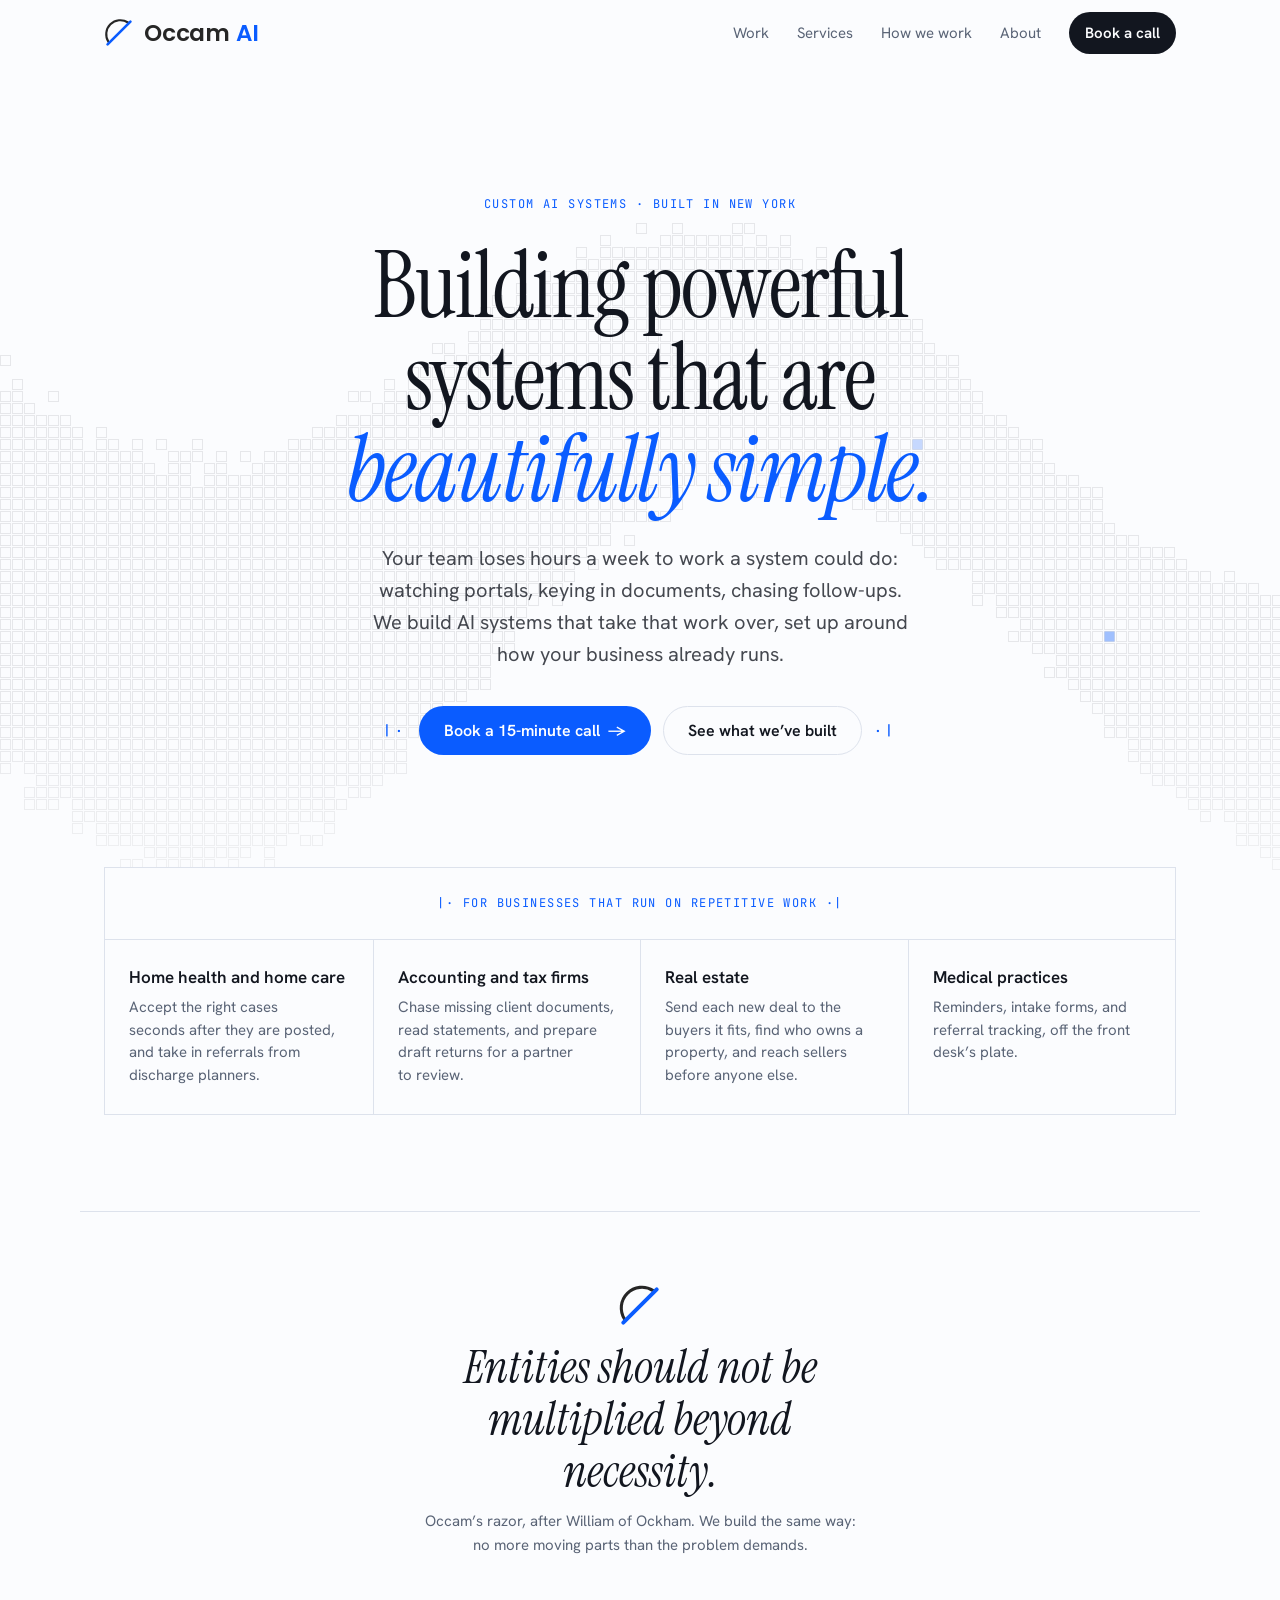
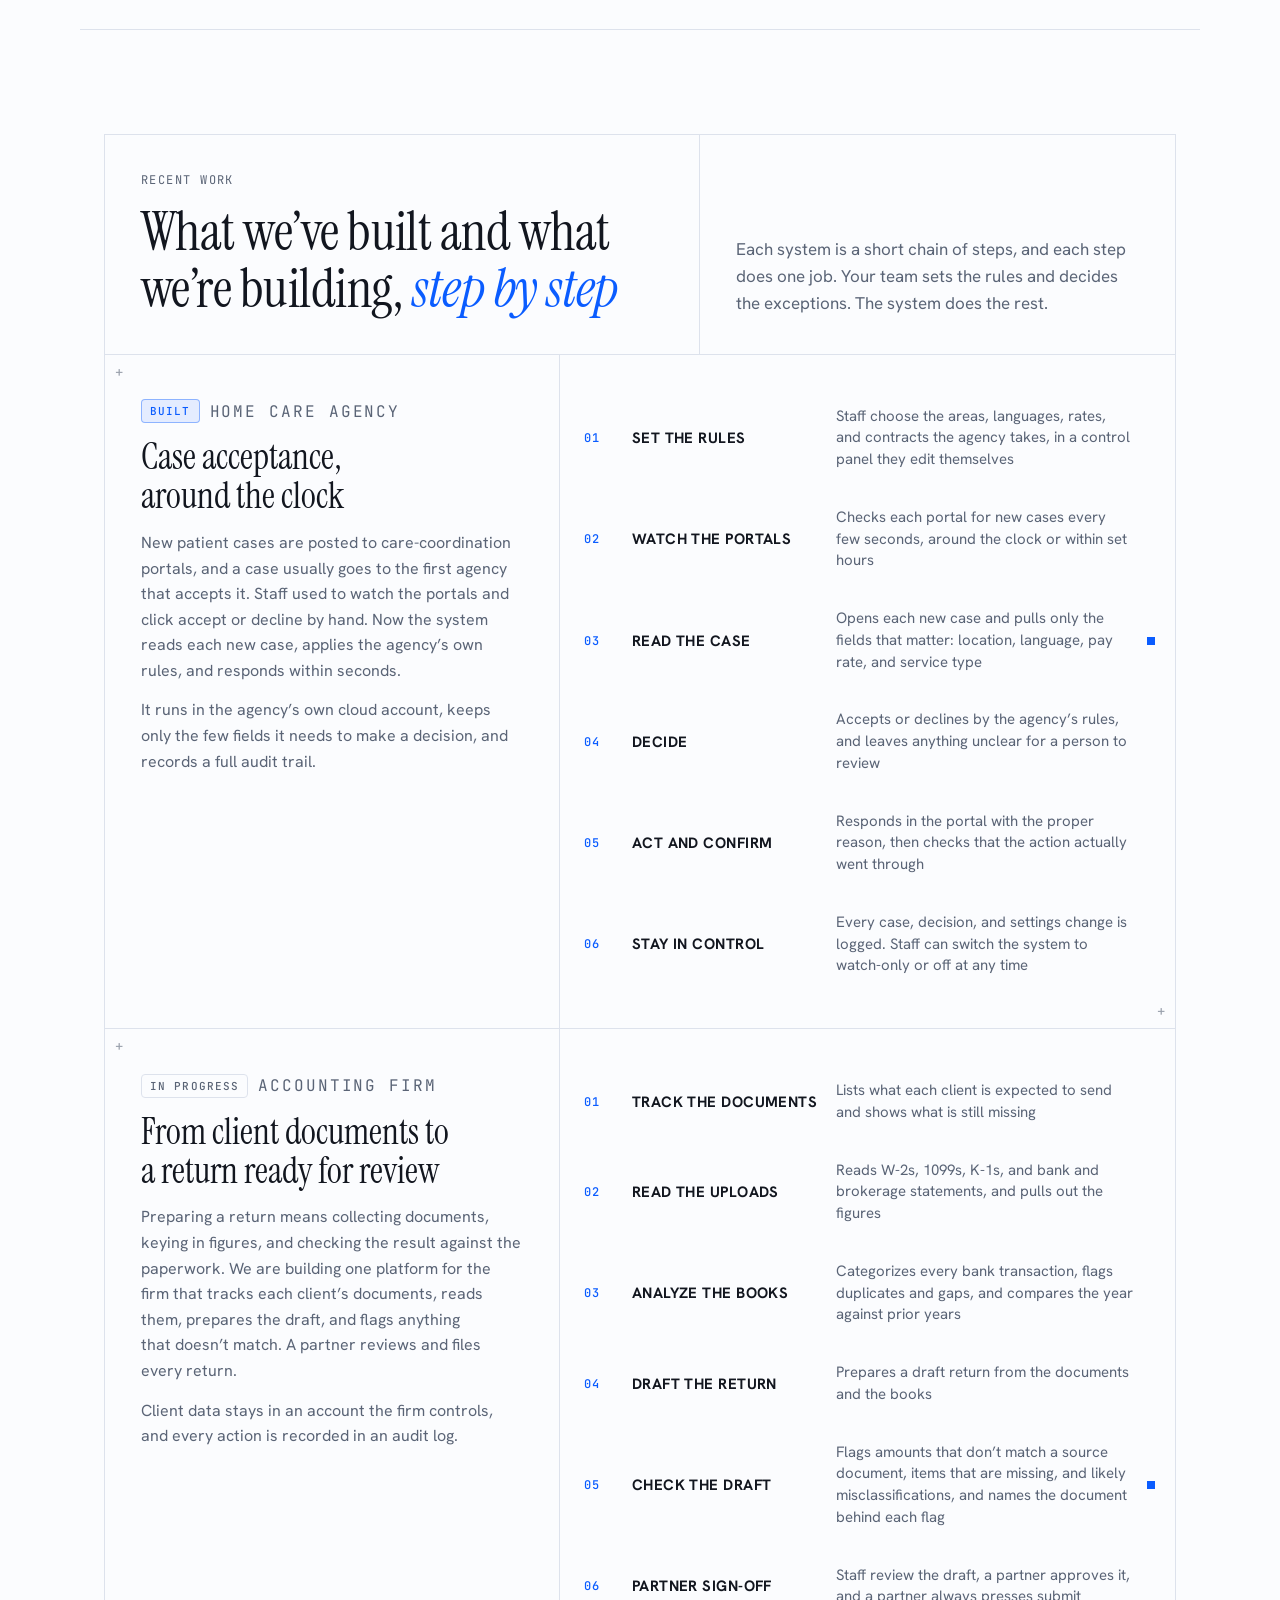
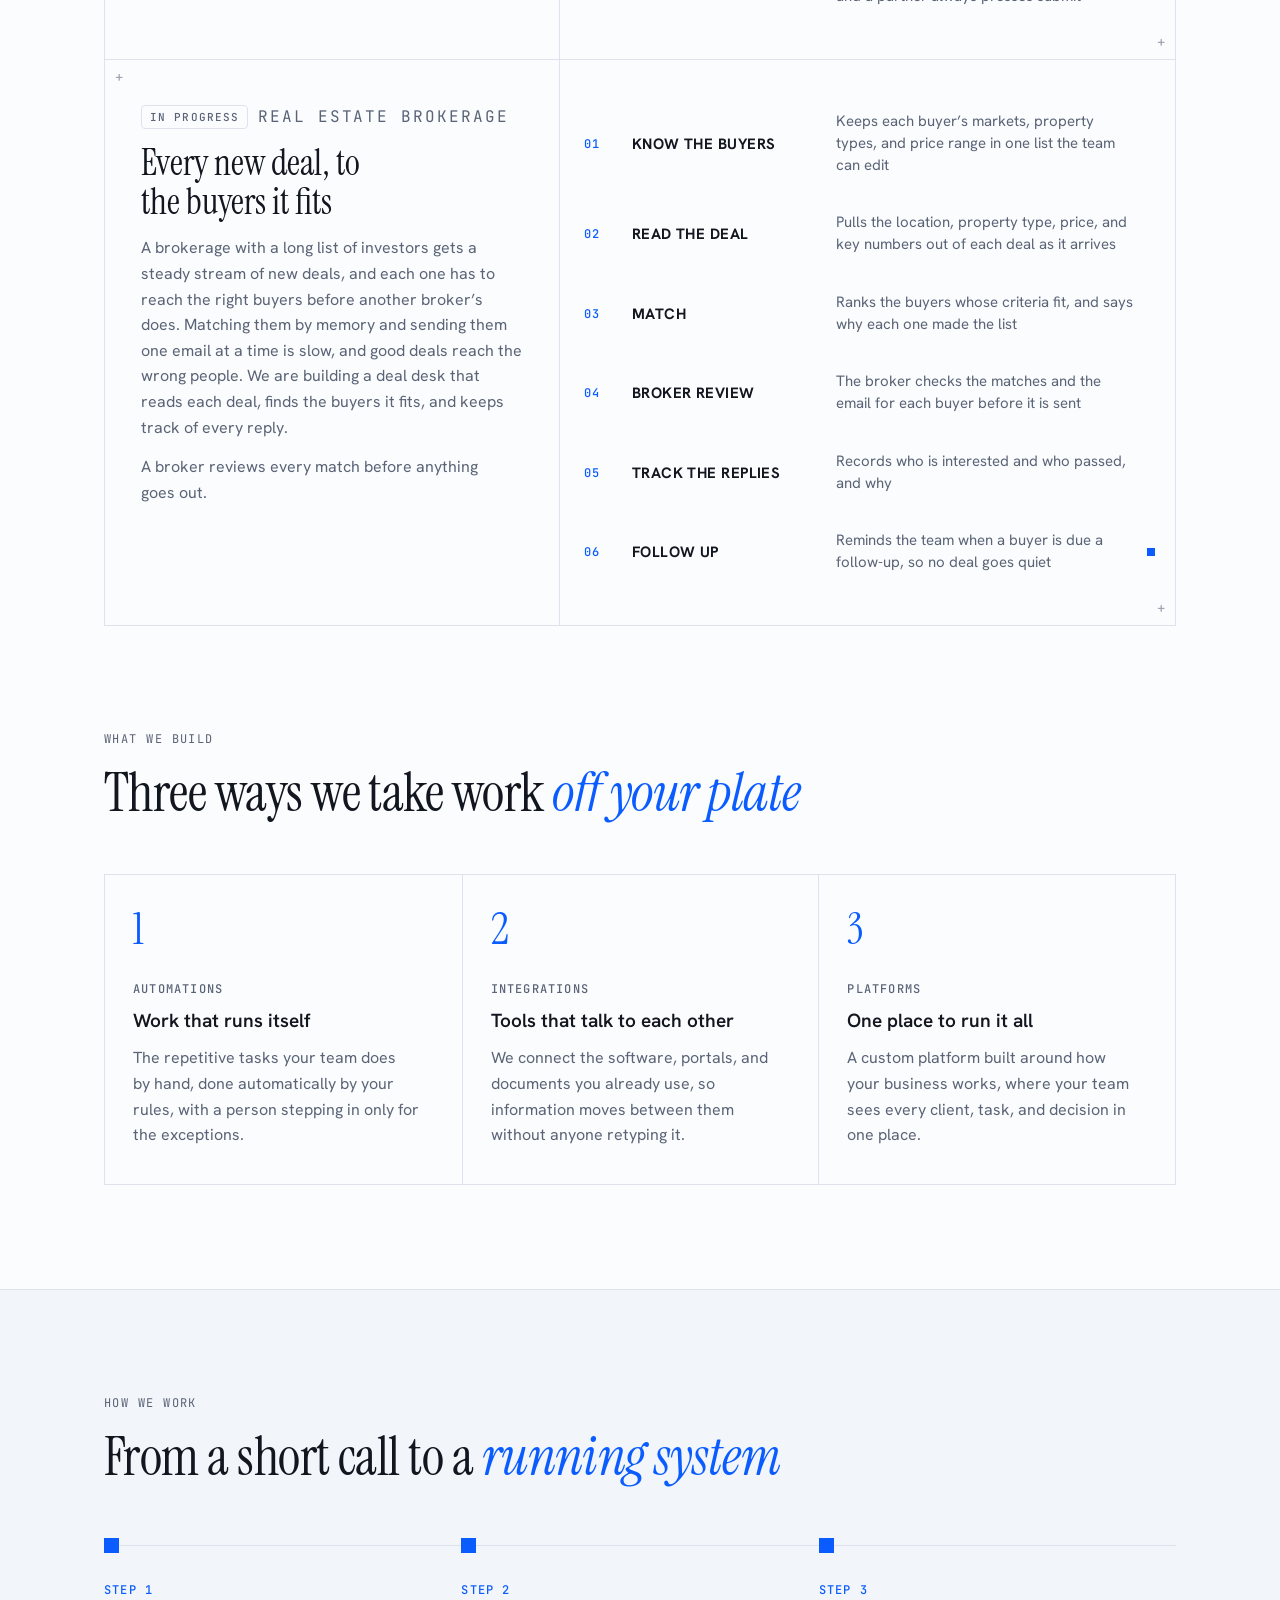
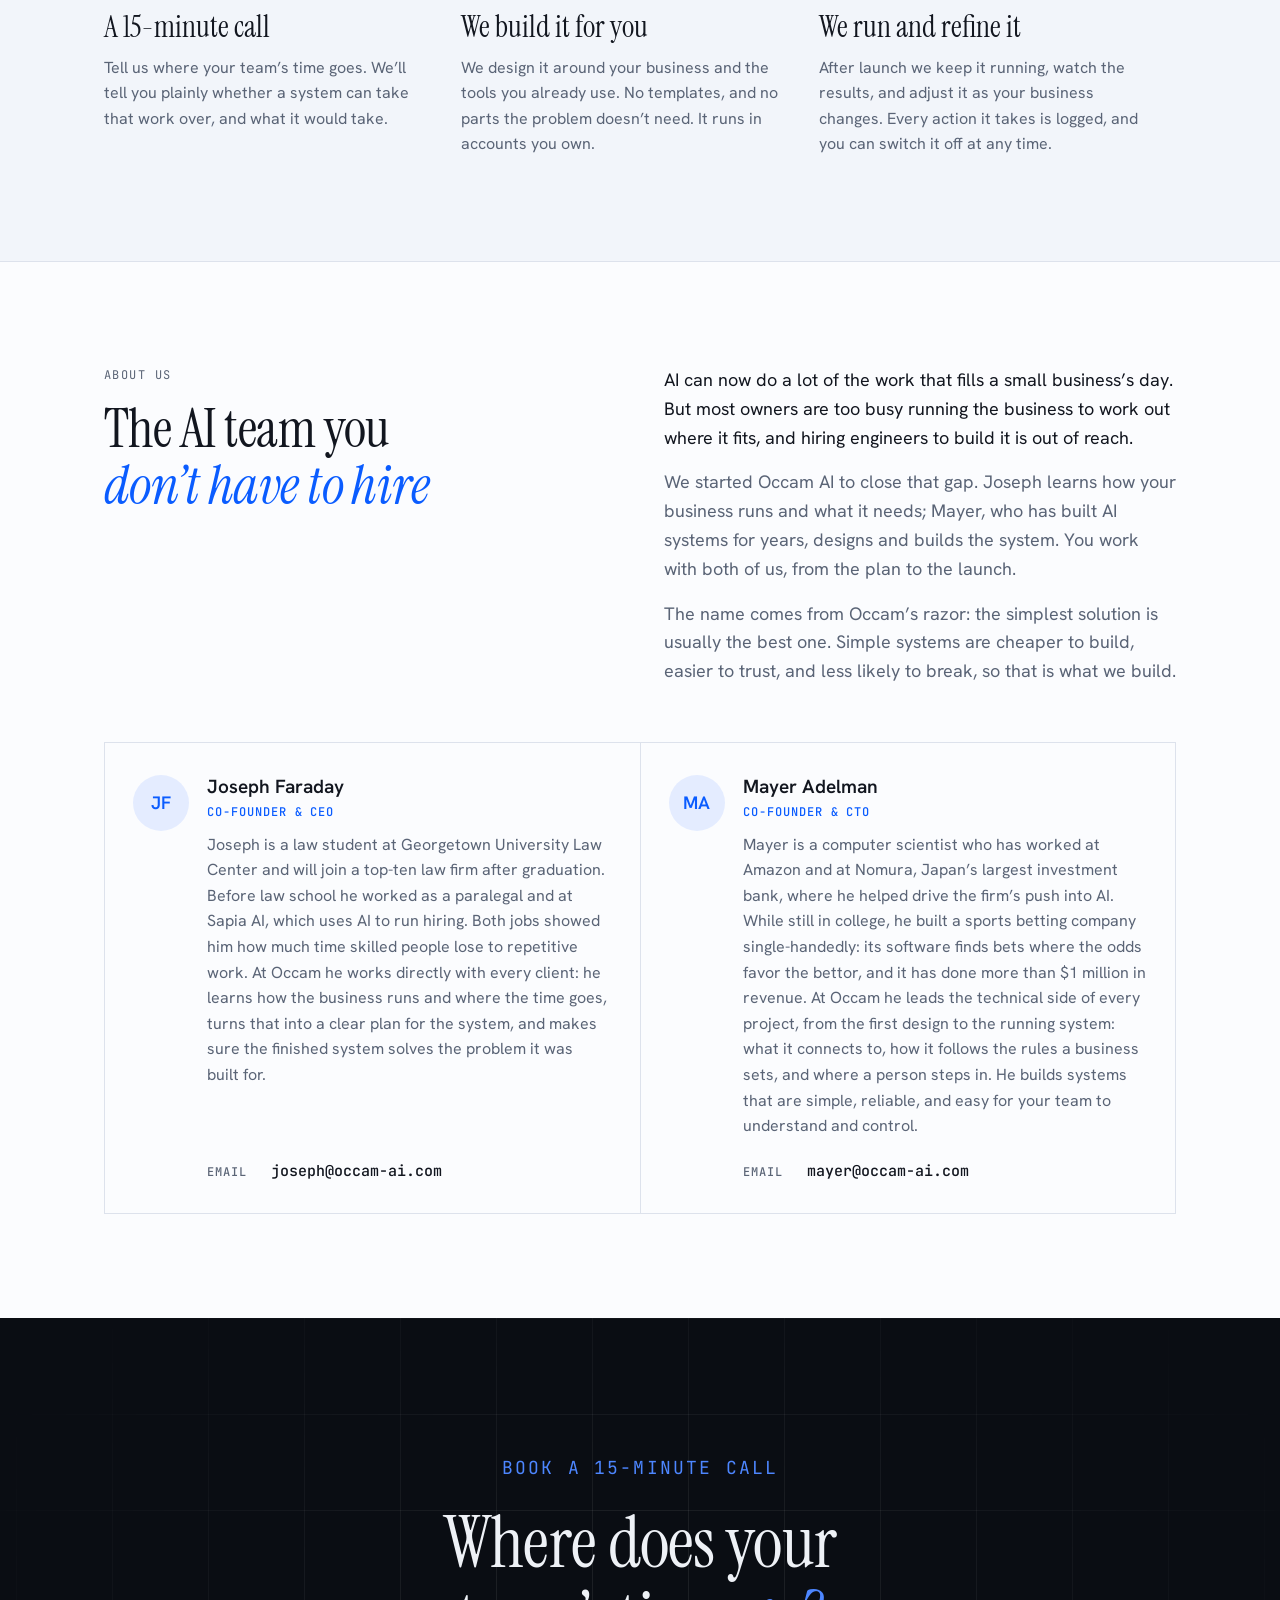
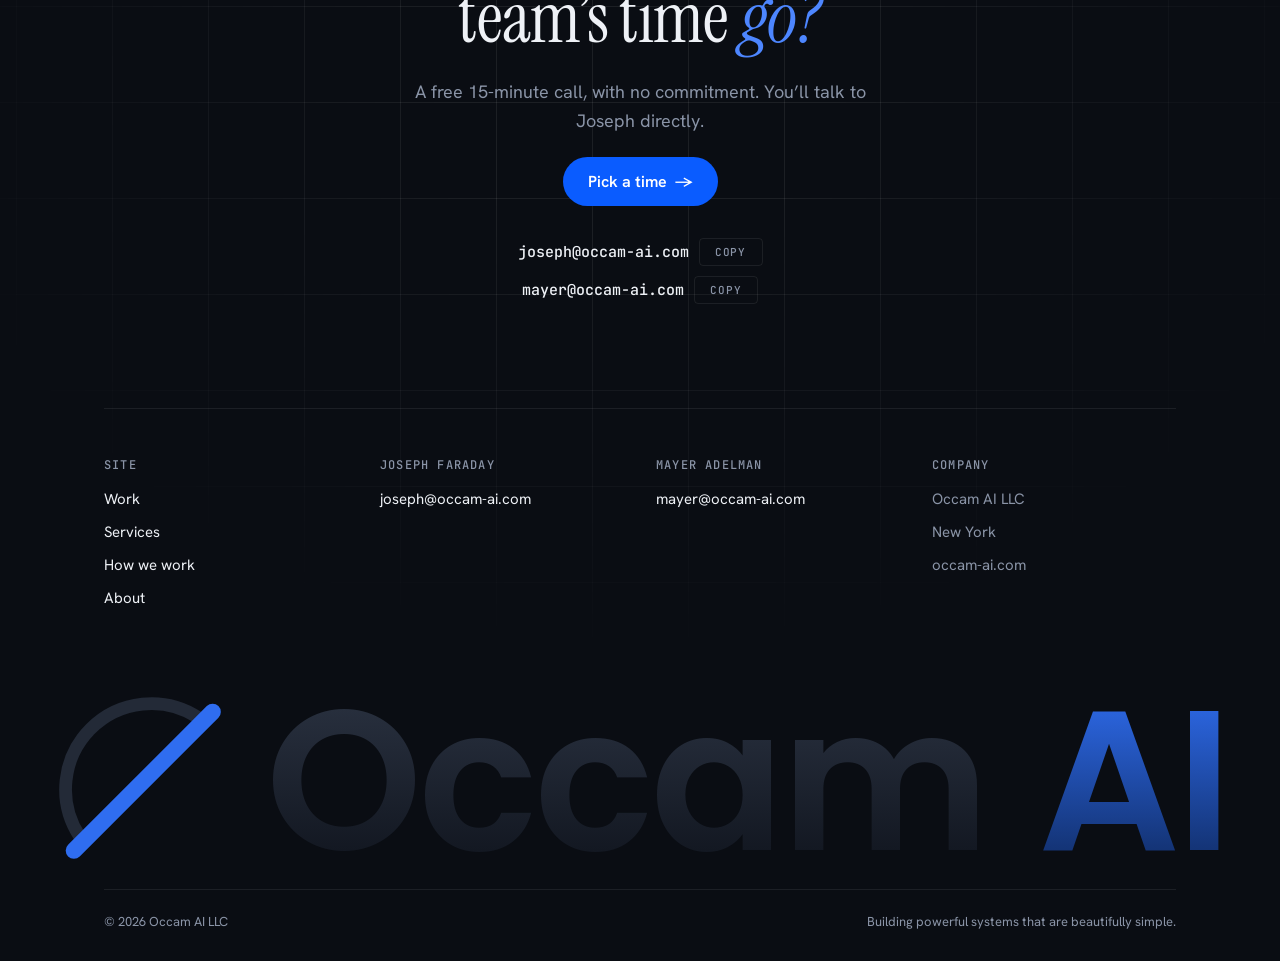
==== index.html @ 3d874528 "Landing page: no more moving parts than the problem demands Co-Authored-By: Claude Opus 5.5 <noreply" ====
<!doctype html>
<html lang="en">
<head>
<meta charset="utf-8">
<meta name="viewport" content="width=device-width, initial-scale=1, viewport-fit=cover">
<title>Occam AI | Custom AI systems for small and mid-sized businesses</title>
<meta name="description" content="Occam AI builds and runs custom AI systems that take repetitive work off small and mid-sized businesses: automations, integrations, and custom platforms. Based in New York.">
<meta property="og:title" content="Occam AI | Building powerful systems that are beautifully simple">
<meta property="og:description" content="Custom AI systems that take repetitive work off small and mid-sized businesses: automations, integrations, and custom platforms.">
<meta property="og:type" content="website">
<meta property="og:url" content="https://occam-ai.com/">
<meta property="og:site_name" content="Occam AI">
<meta property="og:image" content="https://occam-ai.com/brand/occam-og.png">
<meta property="og:image:width" content="1200">
<meta property="og:image:height" content="630">
<meta property="og:image:alt" content="Occam AI: building powerful systems that are beautifully simple.">
<meta name="twitter:card" content="summary_large_image">
<meta name="twitter:image" content="https://occam-ai.com/brand/occam-og.png">
<link rel="canonical" href="https://occam-ai.com/">
<meta name="theme-color" content="#fbfcfe" media="(prefers-color-scheme: light)">
<meta name="theme-color" content="#0c0f15" media="(prefers-color-scheme: dark)">
<link rel="apple-touch-icon" href="/brand/occam-mark-dark-1024.png">
<script type="application/ld+json">{"@context":"https://schema.org","@type":"Organization","name":"Occam AI","legalName":"Occam AI LLC","url":"https://occam-ai.com/","logo":"https://occam-ai.com/brand/occam-mark-dark-1024.png","email":"joseph@occam-ai.com","address":{"@type":"PostalAddress","addressRegion":"NY","addressCountry":"US"}}</script>
<link rel="icon" href="data:image/svg+xml,%3Csvg xmlns=%27http://www.w3.org/2000/svg%27 viewBox=%270 0 100 100%27%3E%3Cpath d=%27M80 15 A47 47 0 0 0 15 80%27 fill=%27none%27 stroke=%27%23262626%27 stroke-width=%278%27 stroke-linecap=%27round%27/%3E%3Cline x1=%2788%27 y1=%2712%27 x2=%2712%27 y2=%2788%27 stroke=%27%230a5cff%27 stroke-width=%2710%27 stroke-linecap=%27round%27/%3E%3C/svg%3E">
<link rel="preconnect" href="https://fonts.googleapis.com">
<link rel="preconnect" href="https://fonts.gstatic.com" crossorigin>
<link rel="stylesheet" href="https://fonts.googleapis.com/css2?family=Poppins:wght@600&family=Hanken+Grotesk:wght@400;500;600;700&family=Instrument+Serif:ital@0;1&family=JetBrains+Mono:wght@400;500&display=swap">
<style>
/* Layout: a centered hero over a drifting grid ribbon, ruled "blueprint" bands for the work,
   and a dark closing section. The logo's blue razor line is the one accent throughout. */
:root {
  --bg: #fbfcfe;
  --surface: #f2f5fa;
  --fg: #12161f;
  --muted: #5a6476;
  --line: #dde2ec;
  --accent: #0a5cff;
  --ink: #262626;
  --accent-soft: #e4ecff;
  --grid-line: rgba(18, 22, 31, 0.085);
  --step-bg: #12161f; --step-fg: #fbfcfe; --step-muted: #c3cad6; --step-n: #8fb1ff;
  --font-display: "Instrument Serif", Georgia, "Times New Roman", serif;
  --font-body: "Hanken Grotesk", system-ui, -apple-system, "Segoe UI", sans-serif;
  --font-mono: "JetBrains Mono", ui-monospace, "SF Mono", Menlo, monospace;
  --font-brand: "Poppins", "Hanken Grotesk", system-ui, sans-serif;
  --max: 1120px;
  color-scheme: light;
}
@media (prefers-color-scheme: dark) {
  :root:not([data-theme="light"]) {
    --bg: #0c0f15; --surface: #131822; --fg: #e8ecf3; --muted: #97a1b3;
    --line: #242c39; --accent: #4d86ff; --ink: #eef1f6; --accent-soft: #18223a;
    --grid-line: rgba(232, 236, 243, 0.075); color-scheme: dark;
    --step-bg: #18223a; --step-fg: #f3f6fb; --step-muted: #b4bfd2; --step-n: #8fb1ff;
  }
}
:root[data-theme="dark"] {
  --bg: #0c0f15; --surface: #131822; --fg: #e8ecf3; --muted: #97a1b3;
  --line: #242c39; --accent: #4d86ff; --ink: #eef1f6; --accent-soft: #18223a;
  --grid-line: rgba(232, 236, 243, 0.075); color-scheme: dark;
  --step-bg: #18223a; --step-fg: #f3f6fb; --step-muted: #b4bfd2; --step-n: #8fb1ff;
}
* { box-sizing: border-box; }
html { scroll-behavior: smooth; scroll-padding-top: 76px; }
@media (prefers-reduced-motion: reduce) { html { scroll-behavior: auto; } }
body {
  margin: 0; background: var(--bg); color: var(--fg);
  font-family: var(--font-body); font-size: 17px; line-height: 1.6;
  -webkit-font-smoothing: antialiased; overflow-x: clip;
}
a { color: inherit; }
::selection { background: var(--accent); color: #fff; }
.skip { position: absolute; left: 16px; top: -64px; z-index: 30; background: var(--fg); color: var(--bg); padding: 10px 16px; border-radius: 999px; font-weight: 600; font-size: 15px; text-decoration: none; transition: top .15s; }
.skip:focus { top: 12px; }
a:focus-visible, button:focus-visible { outline: 2px solid var(--accent); outline-offset: 3px; border-radius: 4px; }
.wrap { max-width: var(--max); margin: 0 auto; padding-inline: 24px; }
@media (max-width: 480px) { .wrap { padding-inline: 16px; } }

/* Nav */
header.nav {
  position: sticky; top: 0; z-index: 20; padding-top: env(safe-area-inset-top, 0px);
  background: color-mix(in srgb, var(--bg) 86%, transparent);
  backdrop-filter: blur(12px); -webkit-backdrop-filter: blur(12px);
  border-bottom: 1px solid transparent; transition: border-color .2s, background .2s;
}
header.nav.scrolled { border-bottom-color: var(--line); }
.nav .wrap { display: flex; align-items: center; justify-content: space-between; gap: 16px; padding-block: 12px; }
.wordmark { display: inline-flex; align-items: center; gap: 10px; font-family: var(--font-brand); font-weight: 600; font-size: 23px; letter-spacing: -0.01em; text-decoration: none; color: var(--ink); }
.wordmark b { font-weight: 600; }
.wordmark .mark { width: 30px; height: 30px; flex: none; }
.wordmark span { color: var(--accent); margin-left: -0.15em; }
.nav nav { display: flex; align-items: center; gap: 28px; font-size: 15px; }
.nav nav a { text-decoration: none; color: var(--muted); transition: color .15s; }
.nav nav a:hover, .nav nav a[aria-current] { color: var(--fg); }
.nav nav a:not(.nav-cta) { position: relative; padding-block: 6px; }
.nav nav a:not(.nav-cta)::after { content: ""; position: absolute; left: 0; right: 0; bottom: 0; height: 1.5px; background: var(--accent); transform: scaleX(0); transform-origin: left; transition: transform .25s ease; }
.nav nav a[aria-current]::after { transform: scaleX(1); }
@media (prefers-reduced-motion: reduce) { .nav nav a:not(.nav-cta)::after, .skip, .btn .arrow, .cell::after, .flow li, .flow li::before { transition: none; } }
.nav nav a.nav-cta {
  color: var(--bg); background: var(--fg); font-weight: 600; padding: 9px 16px; border-radius: 999px;
}
.nav nav a.nav-cta:hover { color: var(--bg); background: var(--accent); }
@media (max-width: 720px) { .nav nav a:not(.nav-cta) { display: none; } }

/* Type */
.eyebrow { font-family: var(--font-mono); font-size: 12px; letter-spacing: 0.12em; text-transform: uppercase; color: var(--muted); margin: 0; }
.eyebrow.blue { color: var(--accent); }
h1, h2, h3 { text-wrap: balance; margin: 0; }
h1 { font-family: var(--font-display); font-weight: 400; font-size: clamp(46px, 7.6vw, 92px); line-height: 1; letter-spacing: -0.02em; }
h1 em, h2 em { font-style: italic; color: var(--accent); }
h2 { font-family: var(--font-display); font-weight: 400; font-size: clamp(34px, 4.6vw, 54px); line-height: 1.05; letter-spacing: -0.01em; }
h3 { font-size: 19px; font-weight: 600; line-height: 1.3; }
p { margin: 0; text-wrap: pretty; }
.lede { font-size: clamp(18px, 2vw, 20px); color: var(--muted); max-width: 56ch; }

section { padding-block: 104px; }
@media (max-width: 640px) { section { padding-block: 68px; } }
.section-head { display: grid; gap: 16px; margin-bottom: 52px; max-width: 720px; }

/* Buttons */
.btn {
  display: inline-flex; align-items: center; gap: 8px; padding: 13px 24px; border-radius: 999px;
  font: 600 16px var(--font-body); text-decoration: none; border: 1px solid transparent; cursor: pointer;
  transition: background .15s, border-color .15s, transform .15s;
}
.btn-primary { background: #0a5cff; color: #fff; }
.btn-primary:hover { background: #0047d6; }
.btn:active { transform: translateY(1px); }
.btn-ghost { border-color: var(--line); color: var(--fg); background: var(--bg); }
.btn-ghost:hover { border-color: var(--muted); }
.btn .arrow { transition: transform .15s; }
.btn:hover .arrow { transform: translateX(3px); }

/* Hero */
.hero { position: relative; padding-block: 0; overflow: hidden; }
#grid { position: absolute; inset: 0; width: 100%; height: 100%; pointer-events: none;
  -webkit-mask-image: linear-gradient(to bottom, #000 55%, transparent 92%);
          mask-image: linear-gradient(to bottom, #000 55%, transparent 92%); }
.hero-inner { position: relative; display: grid; justify-items: center; text-align: center; gap: 26px; padding-block: 128px 112px; }
.hero-inner h1 { max-width: 17ch; }
.hero-inner .lede { max-width: 50ch; color: var(--fg); opacity: .78; }
.actions { display: flex; flex-wrap: wrap; justify-content: center; align-items: center; gap: 12px; margin-top: 10px; }
.ticks { font: 500 13px var(--font-mono); color: var(--accent); letter-spacing: 0.3em; user-select: none; }
@media (max-width: 640px) { .hero-inner { padding-block: 84px 72px; } .ticks { display: none; } }

/* Industries panel */
.panel { position: relative; background: var(--bg); border: 1px solid var(--line); margin-bottom: 96px; }
.panel-label { text-align: center; padding: 26px 16px; border-bottom: 1px solid var(--line); }
.panel-label .eyebrow { color: var(--accent); }
.panel-grid { display: grid; grid-template-columns: repeat(4, 1fr); }
.cell { padding: 26px 24px 28px; display: grid; gap: 8px; align-content: start; min-width: 0; position: relative; border-left: 1px solid var(--line); }
.cell:first-child { border-left: 0; }
.cell::after { content: ""; position: absolute; left: -1px; right: -1px; bottom: -1px; height: 2px; background: var(--accent); transform: scaleX(0); transform-origin: left; transition: transform .35s ease; }
.cell:hover::after { transform: scaleX(1); }
.cell h3 { font-size: 17px; }
.cell p { color: var(--muted); font-size: 15px; line-height: 1.5; }
@media (max-width: 900px) {
  .panel-grid { grid-template-columns: repeat(2, 1fr); }
  .cell:nth-child(odd) { border-left: 0; }
  .cell:nth-child(n+3) { border-top: 1px solid var(--line); }
}
@media (max-width: 520px) {
  .panel-grid { grid-template-columns: 1fr; }
  .cell { border-left: 0; }
  .cell + .cell { border-top: 1px solid var(--line); }
  .panel { margin-bottom: 64px; }
}

/* Razor band */
.razor { padding-block: 0; }
.razor .wrap { position: relative; display: grid; justify-items: center; text-align: center; gap: 14px; padding-block: 72px; border-block: 1px solid var(--line); overflow: hidden; }
.razor svg { width: 44px; height: 44px; color: var(--ink); }
.razor blockquote { margin: 0; display: grid; gap: 12px; justify-items: center; }
.razor q { font-family: var(--font-display); font-style: italic; font-size: clamp(28px, 4vw, 46px); line-height: 1.12; quotes: none; max-width: 22ch; }
.razor cite { font-style: normal; font-size: 15px; color: var(--muted); max-width: 54ch; }

/* Work: ruled blueprint bands */
.work { padding-bottom: 0; }
.work-head { display: grid; grid-template-columns: 1.25fr 1fr; border: 1px solid var(--line); border-bottom: 0; }
.work-head > div { padding: 36px; display: grid; gap: 14px; align-content: end; }
.work-head > div + div { border-left: 1px solid var(--line); }
.work-head p:not(.eyebrow) { color: var(--muted); }
.case { position: relative; display: grid; grid-template-columns: minmax(0, 0.85fr) minmax(0, 1.15fr); border: 1px solid var(--line); border-bottom: 0; }
.case:last-child { border-bottom: 1px solid var(--line); }
.case::before, .case::after { content: "+"; position: absolute; font: 400 14px/1 var(--font-mono); color: var(--muted); opacity: .6; }
.case::before { left: 10px; top: 10px; }
.case::after { right: 10px; bottom: 10px; }
.case-info { padding: 44px 36px; display: grid; gap: 14px; align-content: start; border-right: 1px solid var(--line); }
.case-info .sticky { position: sticky; top: 100px; display: grid; gap: 14px; }
.case-meta { display: flex; flex-wrap: wrap; align-items: center; gap: 10px; }
.tag { font: 500 11px var(--font-mono); letter-spacing: 0.1em; text-transform: uppercase; padding: 4px 8px; border: 1px solid var(--line); border-radius: 4px; color: var(--muted); }
.tag.live { color: var(--accent); border-color: color-mix(in srgb, var(--accent) 40%, transparent); background: var(--accent-soft); }
.case-info h3 { font-family: var(--font-display); font-weight: 400; font-size: clamp(28px, 3vw, 36px); line-height: 1.08; }
.case-info p { color: var(--muted); font-size: 16px; }
.flow { list-style: none; margin: 0; padding: 36px 0; display: grid; align-content: center; gap: 6px; }
.flow li {
  position: relative; display: grid; grid-template-columns: 34px minmax(0, 190px) minmax(0, 1fr) 8px; gap: 14px; align-items: center;
  padding: 15px 20px 15px 24px; color: var(--fg);
  transition: background .25s ease, color .25s ease;
}
.flow .n { font: 500 12px var(--font-mono); letter-spacing: 0.08em; color: var(--accent); }
.flow strong { font-size: 15px; font-weight: 700; letter-spacing: 0.03em; text-transform: uppercase; }
.flow .d { font-size: 15px; line-height: 1.45; color: var(--muted); transition: color .25s ease; }
.flow .dot { width: 8px; height: 8px; background: var(--accent); opacity: 0; transition: opacity .25s ease; }
.flow li::before { content: ""; position: absolute; left: 0; top: 50%; width: 14px; height: 1px; background: var(--accent); transform: scaleX(0); transform-origin: left; transition: transform .3s ease; }
.flow li.on { background: var(--step-bg); color: var(--step-fg); }
.flow li.on .d { color: var(--step-muted); }
.flow li.on .n { color: var(--step-n); }
.flow li.on .dot { opacity: 1; }
.flow li.on::before { transform: scaleX(1); }
@media (max-width: 900px) {
  .work-head, .case { grid-template-columns: 1fr; }
  .work-head > div + div { border-left: 0; border-top: 1px solid var(--line); }
  .work-head > div { padding: 28px 24px; }
  .case-info { border-right: 0; border-bottom: 1px solid var(--line); padding: 36px 24px 28px; }
  .case-info .sticky { position: static; }
  .flow { padding: 16px 0; }
}
@media (max-width: 560px) {
  .flow li { grid-template-columns: 30px minmax(0, 1fr); padding: 14px 16px; row-gap: 4px; }
  .flow .d { grid-column: 2; }
  .flow .dot { display: none; }
}

/* Services */
.services { display: grid; grid-template-columns: repeat(3, 1fr); border: 1px solid var(--line); }
.service { padding: 32px 28px 36px; display: grid; gap: 12px; align-content: start; min-width: 0; position: relative; transition: background .2s; }
.service + .service { border-left: 1px solid var(--line); }
.service:hover { background: var(--surface); }
.service .num { font-family: var(--font-display); font-size: 44px; line-height: 1; color: var(--accent); margin-bottom: 18px; }
.service p { color: var(--muted); font-size: 16px; }
.service .label { font: 500 12px var(--font-mono); letter-spacing: 0.1em; text-transform: uppercase; color: var(--muted); }
@media (max-width: 820px) {
  .services { grid-template-columns: 1fr; }
  .service + .service { border-left: 0; border-top: 1px solid var(--line); }
  .service .num { margin-bottom: 6px; }
}

/* Process */
.alt { background: var(--surface); border-block: 1px solid var(--line); }
.steps { list-style: none; margin: 0; padding: 0; display: grid; grid-template-columns: repeat(3, 1fr); gap: 0; position: relative; }
.steps::before { content: ""; position: absolute; left: 0; right: 0; top: 7px; height: 1px; background: var(--line); }
.steps li { display: grid; gap: 12px; align-content: start; min-width: 0; padding-right: 36px; position: relative; padding-top: 44px; }
.steps li::before { content: ""; position: absolute; left: 0; top: 0; width: 15px; height: 15px; background: var(--accent); }
.steps .when { font: 500 12px var(--font-mono); letter-spacing: 0.1em; text-transform: uppercase; color: var(--accent); }
.steps h3 { font-family: var(--font-display); font-weight: 400; font-size: 30px; line-height: 1.1; }
.steps p { color: var(--muted); font-size: 16px; }
@media (max-width: 760px) {
  .steps { grid-template-columns: 1fr; gap: 36px; }
  .steps::before { left: 7px; right: auto; top: 0; bottom: 0; width: 1px; height: auto; }
  .steps li { padding: 0 0 0 40px; }
}

/* About */
.about { display: grid; gap: 56px; }
.about-story { display: grid; grid-template-columns: 1fr 1fr; gap: 48px; align-items: start; }
.about-story .head { display: grid; gap: 16px; }
.story { display: grid; gap: 16px; }
.story p { color: var(--muted); font-size: 18px; }
.story p:first-child { color: var(--fg); }
@media (max-width: 820px) { .about-story { grid-template-columns: 1fr; gap: 24px; } }
.team { display: grid; grid-template-columns: repeat(2, 1fr); border: 1px solid var(--line); }
.person { display: grid; grid-template-columns: 56px 1fr; gap: 18px; align-items: stretch; padding: 32px 28px; min-width: 0; }
.person + .person { border-left: 1px solid var(--line); }
.initials {
  width: 56px; height: 56px; align-self: start; border-radius: 50%; background: var(--accent-soft); color: var(--accent);
  display: grid; place-items: center; font: 600 18px var(--font-body); letter-spacing: 0.02em;
  position: relative; overflow: hidden;
}
/* The photo from Occam HQ covers the initials; if it fails to load it removes itself and the initials show. */
.initials img { position: absolute; inset: 0; width: 100%; height: 100%; object-fit: cover; border-radius: 50%; color: transparent; }
.person .role { font: 500 12px var(--font-mono); color: var(--accent); letter-spacing: 0.08em; text-transform: uppercase; margin-bottom: 8px; }
.person-body { display: flex; flex-direction: column; gap: 4px; min-width: 0; height: 100%; }
.person-body > p:not(.role) { color: var(--muted); font-size: 16px; }
.contact-lines { margin: auto 0 0; padding-top: 18px; display: grid; gap: 6px; }
.contact-lines div { display: grid; grid-template-columns: 56px 1fr; gap: 8px; align-items: baseline; }
.contact-lines dt { font: 500 12px var(--font-mono); letter-spacing: 0.08em; text-transform: uppercase; color: var(--muted); }
.contact-lines dd { margin: 0; font: 500 15px var(--font-mono); min-width: 0; overflow-wrap: anywhere; }
.contact-lines a { color: var(--fg); text-decoration: none; }
.contact-lines a:hover { color: var(--accent); }
@media (max-width: 820px) {
  .team { grid-template-columns: 1fr; }
  .person + .person { border-left: 0; border-top: 1px solid var(--line); }
  .person { padding: 26px 20px; }
}

/* Closing: dark, gridded, regardless of theme */
.closing {
  --d-bg: #0a0d13; --d-fg: #eef1f6; --d-muted: #8a94a7; --d-line: rgba(255, 255, 255, 0.075); --d-accent: #4d86ff;
  position: relative; background: var(--d-bg); color: var(--d-fg); padding-block: 0; overflow: hidden;
}
.closing::before {
  content: ""; position: absolute; inset: 0; pointer-events: none;
  background-image: linear-gradient(var(--d-line) 1px, transparent 1px), linear-gradient(90deg, var(--d-line) 1px, transparent 1px);
  background-size: 96px 96px; background-position: center top;
  -webkit-mask-image: radial-gradient(ellipse 75% 60% at 50% 30%, #000 20%, transparent 78%);
          mask-image: radial-gradient(ellipse 75% 60% at 50% 30%, #000 20%, transparent 78%);
}
.closing .wrap { position: relative; }
.cta { display: grid; justify-items: center; text-align: center; gap: 22px; padding-block: 136px 104px; }
.cta h2 { font-size: clamp(40px, 6vw, 72px); color: var(--d-fg); max-width: 14ch; }
.cta h2 em { color: var(--d-accent); }
.cta > p { color: var(--d-muted); max-width: 46ch; font-size: 18px; }
.email-list { display: grid; gap: 10px; justify-items: center; margin-top: 10px; }
.email-row { display: flex; flex-wrap: wrap; gap: 10px; align-items: center; justify-content: center; }
.email { font: 500 15px var(--font-mono); user-select: all; color: var(--d-fg); text-decoration: none; word-break: break-all; }
.email:hover { color: var(--d-accent); }
.copy {
  font: 500 11px var(--font-mono); letter-spacing: 0.08em; text-transform: uppercase; padding: 6px 10px; border-radius: 4px; cursor: pointer;
  background: transparent; color: var(--d-muted); border: 1px solid var(--d-line); min-width: 64px;
}
.copy:hover { color: var(--d-fg); border-color: var(--d-muted); }
.closing a:focus-visible, .closing button:focus-visible { outline-color: var(--d-accent); }

.foot-cols { display: grid; grid-template-columns: repeat(4, 1fr); gap: 32px; padding-block: 48px; border-top: 1px solid var(--d-line); font-size: 15px; }
.foot-cols h4 { margin: 0 0 14px; font: 500 12px var(--font-mono); letter-spacing: 0.1em; text-transform: uppercase; color: var(--d-muted); }
.foot-cols ul { list-style: none; margin: 0; padding: 0; display: grid; gap: 9px; }
.foot-cols a { text-decoration: none; color: var(--d-fg); overflow-wrap: anywhere; }
.foot-cols a:hover { color: var(--d-accent); }
.foot-cols li { color: var(--d-muted); }
@media (max-width: 760px) { .foot-cols { grid-template-columns: repeat(2, 1fr); } .cta { padding-block: 96px 72px; } }

.bigmark {
  display: flex; align-items: center; justify-content: center; gap: 0.16em; padding-block: 24px 8px;
  font-family: var(--font-brand); font-weight: 600; font-size: clamp(54px, 15.5vw, 212px); line-height: 1; letter-spacing: -0.02em;
  white-space: nowrap; user-select: none;
}
.bigmark svg { width: 0.92em; height: 0.92em; flex: none; color: #232a37; }
.bigmark .o { background: linear-gradient(180deg, #2b3342 0%, #131822 85%); -webkit-background-clip: text; background-clip: text; color: transparent; }
.bigmark .a { background: linear-gradient(180deg, #2f6df0 0%, #12306e 90%); -webkit-background-clip: text; background-clip: text; color: transparent; margin-left: 0.1em; }
.legal { display: flex; flex-wrap: wrap; justify-content: space-between; gap: 12px; padding-block: 22px 28px; font-size: 13px; color: var(--d-muted); border-top: 1px solid var(--d-line); }

/* Scroll reveal (only when JS is running and motion is allowed) */
@media (prefers-reduced-motion: no-preference) {
  .js .reveal { opacity: 0; transform: translateY(18px); transition: opacity .7s ease, transform .7s ease; }
  .js .reveal.in { opacity: 1; transform: none; }
}
</style>
</head>
<body>
<a class="skip" href="#top">Skip to content</a>

<header class="nav">
  <div class="wrap">
    <a class="wordmark" href="#top" aria-label="Occam AI home"><svg class="mark" viewBox="0 0 100 100" aria-hidden="true"><path d="M80 15 A47 47 0 0 0 15 80" fill="none" stroke="currentColor" stroke-width="7" stroke-linecap="round"/><line x1="88" y1="12" x2="12" y2="88" stroke="var(--accent)" stroke-width="9" stroke-linecap="round"/></svg><b>Occam</b> <span>AI</span></a>
    <nav aria-label="Main">
      <a href="#work">Work</a>
      <a href="#services">Services</a>
      <a href="#process">How we work</a>
      <a href="#about">About</a>
      <a class="nav-cta" href="https://calendar.google.com/calendar/appointments/schedules/AcZssZ1BsZFPQtZ1KyxTqXxMqfq23Ot45t5nYzURJD05WegzdyhnSSpEqZoWFcHmvjwesI8s2moPnXZu" target="_blank" rel="noopener">Book a call</a>
    </nav>
  </div>
</header>

<main id="top">
  <section class="hero" id="hero">
    <canvas id="grid" aria-hidden="true"></canvas>
    <div class="wrap">
      <div class="hero-inner">
        <p class="eyebrow blue">Custom AI systems &middot; Built in New York</p>
        <h1>Building powerful systems that are <em>beautifully simple.</em></h1>
        <p class="lede">Your team loses hours a week to work a system could do: watching portals, keying in documents, chasing follow-ups. We build AI systems that take that work over, set up around how your business already runs.</p>
        <div class="actions">
          <span class="ticks" aria-hidden="true">|&middot;</span>
          <a class="btn btn-primary" href="https://calendar.google.com/calendar/appointments/schedules/AcZssZ1BsZFPQtZ1KyxTqXxMqfq23Ot45t5nYzURJD05WegzdyhnSSpEqZoWFcHmvjwesI8s2moPnXZu" target="_blank" rel="noopener">Book a 15-minute call <span class="arrow" aria-hidden="true">&rarr;</span></a>
          <a class="btn btn-ghost" href="#work">See what we&rsquo;ve built</a>
          <span class="ticks" aria-hidden="true">&middot;|</span>
        </div>
      </div>

      <div class="panel" aria-labelledby="industries-h">
        <div class="panel-label"><p class="eyebrow" id="industries-h">|&middot; For businesses that run on repetitive work &middot;|</p></div>
        <div class="panel-grid">
          <div class="cell"><h3>Home health and home care</h3><p>Accept the right cases seconds after they are posted, and take in referrals from discharge planners.</p></div>
          <div class="cell"><h3>Accounting and tax firms</h3><p>Chase missing client documents, read statements, and prepare draft returns for a partner to review.</p></div>
          <div class="cell"><h3>Real estate</h3><p>Send each new deal to the buyers it fits, find who owns a property, and reach sellers before anyone else.</p></div>
          <div class="cell"><h3>Medical practices</h3><p>Reminders, intake forms, and referral tracking, off the front desk&rsquo;s plate.</p></div>
        </div>
      </div>
    </div>
  </section>

  <section class="razor" aria-label="Our name">
    <div class="wrap reveal">
      <svg viewBox="0 0 100 100" aria-hidden="true"><path d="M80 15 A47 47 0 0 0 15 80" fill="none" stroke="currentColor" stroke-width="7" stroke-linecap="round"/><line x1="88" y1="12" x2="12" y2="88" stroke="var(--accent)" stroke-width="9" stroke-linecap="round"/></svg>
      <blockquote>
        <q>Entities should not be multiplied beyond necessity.</q>
        <cite>Occam&rsquo;s razor, after William of Ockham. We build the same way: no more moving parts than the problem demands.</cite>
      </blockquote>
    </div>
  </section>

  <section id="work" class="work">
    <div class="wrap">
      <div class="work-head reveal">
        <div>
          <p class="eyebrow">Recent work</p>
          <h2>What we&rsquo;ve built and what we&rsquo;re building, <em>step by step</em></h2>
        </div>
        <div>
          <p>Each system is a short chain of steps, and each step does one job. Your team sets the rules and decides the exceptions. The system does the rest.</p>
        </div>
      </div>

      <article class="case reveal">
        <div class="case-info">
          <div class="sticky">
            <div class="case-meta"><span class="tag live">Built</span><p class="eyebrow">Home care agency</p></div>
            <h3>Case acceptance, around the clock</h3>
            <p>New patient cases are posted to care-coordination portals, and a case usually goes to the first agency that accepts it. Staff used to watch the portals and click accept or decline by hand. Now the system reads each new case, applies the agency&rsquo;s own rules, and responds within seconds.</p>
            <p>It runs in the agency&rsquo;s own cloud account, keeps only the few fields it needs to make a decision, and records a full audit trail.</p>
          </div>
        </div>
        <ol class="flow" aria-label="How the case acceptance system works">
          <li><span class="n">01</span><strong>Set the rules</strong><span class="d">Staff choose the areas, languages, rates, and contracts the agency takes, in a control panel they edit themselves</span><span class="dot" aria-hidden="true"></span></li>
          <li><span class="n">02</span><strong>Watch the portals</strong><span class="d">Checks each portal for new cases every few seconds, around the clock or within set hours</span><span class="dot" aria-hidden="true"></span></li>
          <li><span class="n">03</span><strong>Read the case</strong><span class="d">Opens each new case and pulls only the fields that matter: location, language, pay rate, and service type</span><span class="dot" aria-hidden="true"></span></li>
          <li><span class="n">04</span><strong>Decide</strong><span class="d">Accepts or declines by the agency&rsquo;s rules, and leaves anything unclear for a person to review</span><span class="dot" aria-hidden="true"></span></li>
          <li><span class="n">05</span><strong>Act and confirm</strong><span class="d">Responds in the portal with the proper reason, then checks that the action actually went through</span><span class="dot" aria-hidden="true"></span></li>
          <li><span class="n">06</span><strong>Stay in control</strong><span class="d">Every case, decision, and settings change is logged. Staff can switch the system to watch-only or off at any time</span><span class="dot" aria-hidden="true"></span></li>
        </ol>
      </article>

      <article class="case reveal">
        <div class="case-info">
          <div class="sticky">
            <div class="case-meta"><span class="tag">In progress</span><p class="eyebrow">Accounting firm</p></div>
            <h3>From client documents to a return ready for review</h3>
            <p>Preparing a return means collecting documents, keying in figures, and checking the result against the paperwork. We are building one platform for the firm that tracks each client&rsquo;s documents, reads them, prepares the draft, and flags anything that doesn&rsquo;t match. A partner reviews and files every return.</p>
            <p>Client data stays in an account the firm controls, and every action is recorded in an audit log.</p>
          </div>
        </div>
        <ol class="flow" aria-label="How the accounting platform works">
          <li><span class="n">01</span><strong>Track the documents</strong><span class="d">Lists what each client is expected to send and shows what is still missing</span><span class="dot" aria-hidden="true"></span></li>
          <li><span class="n">02</span><strong>Read the uploads</strong><span class="d">Reads W-2s, 1099s, K-1s, and bank and brokerage statements, and pulls out the figures</span><span class="dot" aria-hidden="true"></span></li>
          <li><span class="n">03</span><strong>Analyze the books</strong><span class="d">Categorizes every bank transaction, flags duplicates and gaps, and compares the year against prior years</span><span class="dot" aria-hidden="true"></span></li>
          <li><span class="n">04</span><strong>Draft the return</strong><span class="d">Prepares a draft return from the documents and the books</span><span class="dot" aria-hidden="true"></span></li>
          <li><span class="n">05</span><strong>Check the draft</strong><span class="d">Flags amounts that don&rsquo;t match a source document, items that are missing, and likely misclassifications, and names the document behind each flag</span><span class="dot" aria-hidden="true"></span></li>
          <li><span class="n">06</span><strong>Partner sign-off</strong><span class="d">Staff review the draft, a partner approves it, and a partner always presses submit</span><span class="dot" aria-hidden="true"></span></li>
        </ol>
      </article>

      <article class="case reveal">
        <div class="case-info">
          <div class="sticky">
            <div class="case-meta"><span class="tag">In progress</span><p class="eyebrow">Real estate brokerage</p></div>
            <h3>Every new deal, to the buyers it fits</h3>
            <p>A brokerage with a long list of investors gets a steady stream of new deals, and each one has to reach the right buyers before another broker&rsquo;s does. Matching them by memory and sending them one email at a time is slow, and good deals reach the wrong people. We are building a deal desk that reads each deal, finds the buyers it fits, and keeps track of every reply.</p>
            <p>A broker reviews every match before anything goes out.</p>
          </div>
        </div>
        <ol class="flow" aria-label="How the deal desk works">
          <li><span class="n">01</span><strong>Know the buyers</strong><span class="d">Keeps each buyer&rsquo;s markets, property types, and price range in one list the team can edit</span><span class="dot" aria-hidden="true"></span></li>
          <li><span class="n">02</span><strong>Read the deal</strong><span class="d">Pulls the location, property type, price, and key numbers out of each deal as it arrives</span><span class="dot" aria-hidden="true"></span></li>
          <li><span class="n">03</span><strong>Match</strong><span class="d">Ranks the buyers whose criteria fit, and says why each one made the list</span><span class="dot" aria-hidden="true"></span></li>
          <li><span class="n">04</span><strong>Broker review</strong><span class="d">The broker checks the matches and the email for each buyer before it is sent</span><span class="dot" aria-hidden="true"></span></li>
          <li><span class="n">05</span><strong>Track the replies</strong><span class="d">Records who is interested and who passed, and why</span><span class="dot" aria-hidden="true"></span></li>
          <li><span class="n">06</span><strong>Follow up</strong><span class="d">Reminds the team when a buyer is due a follow-up, so no deal goes quiet</span><span class="dot" aria-hidden="true"></span></li>
        </ol>
      </article>
    </div>
  </section>

  <section id="services">
    <div class="wrap">
      <div class="section-head reveal">
        <p class="eyebrow">What we build</p>
        <h2>Three ways we take work <em>off your plate</em></h2>
      </div>
      <div class="services reveal">
        <div class="service">
          <span class="num" aria-hidden="true">1</span>
          <p class="label">Automations</p>
          <h3>Work that runs itself</h3>
          <p>The repetitive tasks your team does by hand, done automatically by your rules, with a person stepping in only for the exceptions.</p>
        </div>
        <div class="service">
          <span class="num" aria-hidden="true">2</span>
          <p class="label">Integrations</p>
          <h3>Tools that talk to each other</h3>
          <p>We connect the software, portals, and documents you already use, so information moves between them without anyone retyping it.</p>
        </div>
        <div class="service">
          <span class="num" aria-hidden="true">3</span>
          <p class="label">Platforms</p>
          <h3>One place to run it all</h3>
          <p>A custom platform built around how your business works, where your team sees every client, task, and decision in one place.</p>
        </div>
      </div>
    </div>
  </section>

  <section id="process" class="alt">
    <div class="wrap">
      <div class="section-head reveal">
        <p class="eyebrow">How we work</p>
        <h2>From a short call to a <em>running system</em></h2>
      </div>
      <ol class="steps reveal">
        <li><span class="when">Step 1</span><h3>A 15-minute call</h3><p>Tell us where your team&rsquo;s time goes. We&rsquo;ll tell you plainly whether a system can take that work over, and what it would take.</p></li>
        <li><span class="when">Step 2</span><h3>We build it for you</h3><p>We design it around your business and the tools you already use. No templates, and no parts the problem doesn&rsquo;t need. It runs in accounts you own.</p></li>
        <li><span class="when">Step 3</span><h3>We run and refine it</h3><p>After launch we keep it running, watch the results, and adjust it as your business changes. Every action it takes is logged, and you can switch it off at any time.</p></li>
      </ol>
    </div>
  </section>

  <section id="about" aria-labelledby="about-h">
    <div class="wrap about">
      <div class="about-story reveal">
        <div class="head">
          <p class="eyebrow">About us</p>
          <h2 id="about-h">The AI team you <em>don&rsquo;t have to hire</em></h2>
        </div>
        <div class="story">
          <p>AI can now do a lot of the work that fills a small business&rsquo;s day. But most owners are too busy running the business to work out where it fits, and hiring engineers to build it is out of reach.</p>
          <p>We started Occam AI to close that gap. Joseph learns how your business runs and what it needs; Mayer, who has built AI systems for years, designs and builds the system. You work with both of us, from the plan to the launch.</p>
          <p>The name comes from Occam&rsquo;s razor: the simplest solution is usually the best one. Simple systems are cheaper to build, easier to trust, and less likely to break, so that is what we build.</p>
        </div>
      </div>
      <div class="team reveal">
        <article class="person">
          <div class="initials"><span aria-hidden="true">JF</span><img src="https://app.occam-ai.com/api/team/joseph.jpg" alt="Joseph Faraday" width="56" height="56" loading="lazy" decoding="async" onerror="this.remove()"></div>
          <div class="person-body">
            <h3>Joseph Faraday</h3>
            <p class="role">Co-Founder &amp; CEO</p>
            <p>Joseph is a law student at Georgetown University Law Center and will join a top-ten law firm after graduation. Before law school he worked as a paralegal and at Sapia AI, which uses AI to run hiring. Both jobs showed him how much time skilled people lose to repetitive work. At Occam he works directly with every client: he learns how the business runs and where the time goes, turns that into a clear plan for the system, and makes sure the finished system solves the problem it was built for.</p>
            <dl class="contact-lines">
              <div><dt>Email</dt><dd><a href="mailto:joseph@occam-ai.com">joseph@occam-ai.com</a></dd></div>
            </dl>
          </div>
        </article>
        <article class="person">
          <div class="initials"><span aria-hidden="true">MA</span><img src="https://app.occam-ai.com/api/team/mayer.jpg" alt="Mayer Adelman" width="56" height="56" loading="lazy" decoding="async" onerror="this.remove()"></div>
          <div class="person-body">
            <h3>Mayer Adelman</h3>
            <p class="role">Co-Founder &amp; CTO</p>
            <p>Mayer is a computer scientist who has worked at Amazon and at Nomura, Japan&rsquo;s largest investment bank, where he helped drive the firm&rsquo;s push into AI. While still in college, he built a sports betting company single-handedly: its software finds bets where the odds favor the bettor, and it has done more than $1 million in revenue. At Occam he leads the technical side of every project, from the first design to the running system: what it connects to, how it follows the rules a business sets, and where a person steps in. He builds systems that are simple, reliable, and easy for your team to understand and control.</p>
            <dl class="contact-lines">
              <div><dt>Email</dt><dd><a href="mailto:mayer@occam-ai.com">mayer@occam-ai.com</a></dd></div>
            </dl>
          </div>
        </article>
      </div>
    </div>
  </section>

  <section id="contact" class="closing">
    <div class="wrap">
      <div class="cta reveal">
        <p class="eyebrow" style="color:var(--d-accent)">Book a 15-minute call</p>
        <h2>Where does your team&rsquo;s time <em>go?</em></h2>
        <p>A free 15-minute call, with no commitment. You&rsquo;ll talk to Joseph directly.</p>
        <a class="btn btn-primary" href="https://calendar.google.com/calendar/appointments/schedules/AcZssZ1BsZFPQtZ1KyxTqXxMqfq23Ot45t5nYzURJD05WegzdyhnSSpEqZoWFcHmvjwesI8s2moPnXZu" target="_blank" rel="noopener">Pick a time <span class="arrow" aria-hidden="true">&rarr;</span></a>
        <div class="email-list">
          <div class="email-row">
            <a class="email" href="mailto:joseph@occam-ai.com">joseph@occam-ai.com</a>
            <button class="copy" type="button" data-copy="joseph@occam-ai.com" aria-label="Copy Joseph's email">Copy</button>
          </div>
          <div class="email-row">
            <a class="email" href="mailto:mayer@occam-ai.com">mayer@occam-ai.com</a>
            <button class="copy" type="button" data-copy="mayer@occam-ai.com" aria-label="Copy Mayer's email">Copy</button>
          </div>
        </div>
      </div>

      <footer>
        <div class="foot-cols">
          <div>
            <h4>Site</h4>
            <ul>
              <li><a href="#work">Work</a></li>
              <li><a href="#services">Services</a></li>
              <li><a href="#process">How we work</a></li>
              <li><a href="#about">About</a></li>
            </ul>
          </div>
          <div>
            <h4>Joseph Faraday</h4>
            <ul>
              <li><a href="mailto:joseph@occam-ai.com">joseph@occam-ai.com</a></li>
            </ul>
          </div>
          <div>
            <h4>Mayer Adelman</h4>
            <ul>
              <li><a href="mailto:mayer@occam-ai.com">mayer@occam-ai.com</a></li>
            </ul>
          </div>
          <div>
            <h4>Company</h4>
            <ul>
              <li>Occam AI LLC</li>
              <li>New York</li>
              <li>occam-ai.com</li>
            </ul>
          </div>
        </div>
        <div class="bigmark" aria-hidden="true">
          <svg viewBox="0 0 100 100"><path d="M80 15 A47 47 0 0 0 15 80" fill="none" stroke="currentColor" stroke-width="7" stroke-linecap="round"/><line x1="88" y1="12" x2="12" y2="88" stroke="#2f6df0" stroke-width="9" stroke-linecap="round"/></svg>
          <span class="o">Occam</span><span class="a">AI</span>
        </div>
        <div class="legal">
          <span>&copy; <span id="year">2026</span> Occam AI LLC</span>
          <span>Building powerful systems that are beautifully simple.</span>
        </div>
      </footer>
    </div>
  </section>
</main>

<script>
(function () {
  var root = document.documentElement;
  root.classList.add('js');
  var reduce = window.matchMedia && window.matchMedia('(prefers-reduced-motion: reduce)').matches;

  var y = document.getElementById('year');
  if (y) y.textContent = new Date().getFullYear();

  /* Nav: a hairline once the page has moved, and the section in view marked in the links. */
  var navEl = document.querySelector('header.nav');
  var links = Array.prototype.slice.call(document.querySelectorAll('.nav nav a[href^="#"]'));
  var targets = links.map(function (a) { return document.querySelector(a.getAttribute('href')); });
  function navState() {
    if (navEl) navEl.classList.toggle('scrolled', window.scrollY > 8);
    var line = window.innerHeight * 0.35, at = -1;
    for (var i = 0; i < targets.length; i++) { if (targets[i] && targets[i].getBoundingClientRect().top <= line) at = i; }
    // Past the last linked section (the closing call to action), nothing is marked.
    var end = document.getElementById('contact');
    if (end && end.getBoundingClientRect().top <= line) at = -1;
    links.forEach(function (a, i) { if (i === at) a.setAttribute('aria-current', 'true'); else a.removeAttribute('aria-current'); });
  }
  var navTick = false;
  window.addEventListener('scroll', function () { if (!navTick) { navTick = true; requestAnimationFrame(function () { navTick = false; navState(); }); } }, { passive: true });
  window.addEventListener('resize', navState);
  navState();

  /* Copy buttons */
  document.querySelectorAll('.copy[data-copy]').forEach(function (btn) {
    var email = btn.previousElementSibling;
    btn.addEventListener('click', function () {
      var text = btn.getAttribute('data-copy');
      var done = function () { btn.textContent = 'Copied'; setTimeout(function () { btn.textContent = 'Copy'; }, 1600); };
      var fallback = function () {
        var r = document.createRange(); r.selectNodeContents(email);
        var sel = window.getSelection(); sel.removeAllRanges(); sel.addRange(r);
        btn.textContent = 'Press Ctrl+C';
      };
      try {
        if (navigator.clipboard && navigator.clipboard.writeText) { navigator.clipboard.writeText(text).then(done, fallback); }
        else { fallback(); }
      } catch (e) { fallback(); }
    });
  });

  /* Scroll reveal */
  var reveals = document.querySelectorAll('.reveal');
  if ('IntersectionObserver' in window && !reduce) {
    var io = new IntersectionObserver(function (entries) {
      entries.forEach(function (e) { if (e.isIntersecting) { e.target.classList.add('in'); io.unobserve(e.target); } });
    }, { rootMargin: '0px 0px -8% 0px', threshold: 0.05 });
    reveals.forEach(function (el) { io.observe(el); });
  } else {
    reveals.forEach(function (el) { el.classList.add('in'); });
  }

  /* Pipeline steps: the step nearest the middle of the screen is highlighted; hover overrides. */
  var steps = Array.prototype.slice.call(document.querySelectorAll('.flow li'));
  var current = null, hovering = false, ticking = false;
  function setOn(el) {
    if (el === current) return;
    if (current) current.classList.remove('on');
    current = el;
    if (current) current.classList.add('on');
  }
  function pick() {
    ticking = false;
    if (hovering) return;
    var mid = window.innerHeight * 0.5, best = null, bestD = Infinity;
    for (var i = 0; i < steps.length; i++) {
      var r = steps[i].getBoundingClientRect();
      if (r.bottom < 0 || r.top > window.innerHeight) continue;
      var d = Math.abs((r.top + r.bottom) / 2 - mid);
      if (d < bestD) { bestD = d; best = steps[i]; }
    }
    setOn(best);
  }
  function onScroll() { if (!ticking) { ticking = true; requestAnimationFrame(pick); } }
  window.addEventListener('scroll', onScroll, { passive: true });
  window.addEventListener('resize', onScroll);
  steps.forEach(function (li) {
    li.addEventListener('pointerenter', function (e) { if (e.pointerType === 'mouse') { hovering = true; setOn(li); } });
    li.addEventListener('pointerleave', function () { hovering = false; onScroll(); });
  });
  pick();

  /* Hero: a ribbon of grid cells that drifts slowly; cells near the pointer light up in the logo blue. */
  var hero = document.getElementById('hero'), c = document.getElementById('grid');
  if (!hero || !c || !c.getContext) return;
  var ctx = c.getContext('2d');
  var CELL = 12, W = 0, H = 0, cols = 0, rows = 0, phase = 0.6, lit = {}, litCount = 0;
  var lineCol = '', accent = '', visible = true, raf = 0, frame = 0;

  function readColors() {
    var s = getComputedStyle(root);
    lineCol = s.getPropertyValue('--grid-line').trim() || 'rgba(18,22,31,.085)';
    accent = s.getPropertyValue('--accent').trim() || '#0a5cff';
  }
  function hash(i, j) { var n = Math.sin(i * 127.1 + j * 311.7) * 43758.5453; return n - Math.floor(n); }
  function inBand(i, j) {
    var u = (i + 0.5) * CELL / W, yy = (j + 0.5) * CELL;
    var cy = H * 0.36 + Math.sin(u * 6.9 + phase) * H * 0.17 + Math.sin(u * 2.8 - phase * 0.7) * H * 0.07;
    var half = H * 0.15 + Math.sin(u * 5.0 + phase * 1.3) * H * 0.05;
    var d = Math.abs(yy - cy) / half;
    if (d > 1) return false;
    if (d > 0.8) return hash(i, j) > (d - 0.8) / 0.2;
    return true;
  }
  function draw() {
    ctx.clearRect(0, 0, W, H);
    ctx.beginPath();
    for (var i = 0; i < cols; i++) {
      for (var j = 0; j < rows; j++) {
        if (inBand(i, j)) ctx.rect(i * CELL + 0.5, j * CELL + 0.5, CELL - 2, CELL - 2);
      }
    }
    ctx.strokeStyle = lineCol; ctx.lineWidth = 1; ctx.stroke();
    ctx.fillStyle = accent;
    for (var k in lit) {
      var v = lit[k], p = k.split(',');
      ctx.globalAlpha = Math.min(1, v);
      ctx.fillRect(p[0] * CELL + 0.5, p[1] * CELL + 0.5, CELL - 2, CELL - 2);
      v -= 0.022;
      if (v <= 0) { delete lit[k]; litCount--; } else { lit[k] = v; }
    }
    ctx.globalAlpha = 1;
  }
  function light(i, j, v) {
    if (i < 0 || j < 0 || i >= cols || j >= rows || !inBand(i, j)) return;
    var k = i + ',' + j;
    if (!(k in lit)) litCount++;
    lit[k] = v;
  }
  function resize() {
    var r = hero.getBoundingClientRect(), dpr = Math.min(window.devicePixelRatio || 1, 2);
    W = r.width; H = r.height;
    c.width = Math.round(W * dpr); c.height = Math.round(H * dpr);
    ctx.setTransform(dpr, 0, 0, dpr, 0, 0);
    cols = Math.ceil(W / CELL); rows = Math.ceil(H / CELL);
    readColors(); draw();
  }
  function loop() {
    raf = 0;
    if (!visible || document.hidden) return;
    frame++;
    if (frame % 2 === 0) {
      phase += 0.0035;
      if (frame % 14 === 0) light(Math.floor(Math.random() * cols), Math.floor(Math.random() * rows * 0.7), 0.55);
      draw();
    }
    raf = requestAnimationFrame(loop);
  }
  function start() { if (!raf && !reduce) raf = requestAnimationFrame(loop); }

  hero.addEventListener('pointermove', function (e) {
    var r = hero.getBoundingClientRect(), x = e.clientX - r.left, yy = e.clientY - r.top;
    for (var n = 0; n < 3; n++) {
      var a = Math.random() * Math.PI * 2, d = Math.random() * 64;
      light(Math.floor((x + Math.cos(a) * d) / CELL), Math.floor((yy + Math.sin(a) * d) / CELL), 0.35 + Math.random() * 0.65);
    }
    if (reduce) draw();
  }, { passive: true });

  if ('IntersectionObserver' in window) {
    new IntersectionObserver(function (es) { visible = es[0].isIntersecting; if (visible) start(); }).observe(hero);
  }
  document.addEventListener('visibilitychange', function () { if (!document.hidden) start(); });
  window.addEventListener('resize', resize);
  if (window.matchMedia) {
    var mq = window.matchMedia('(prefers-color-scheme: dark)');
    if (mq.addEventListener) mq.addEventListener('change', function () { readColors(); draw(); });
  }
  resize(); start();
})();
</script>
</body>
</html>
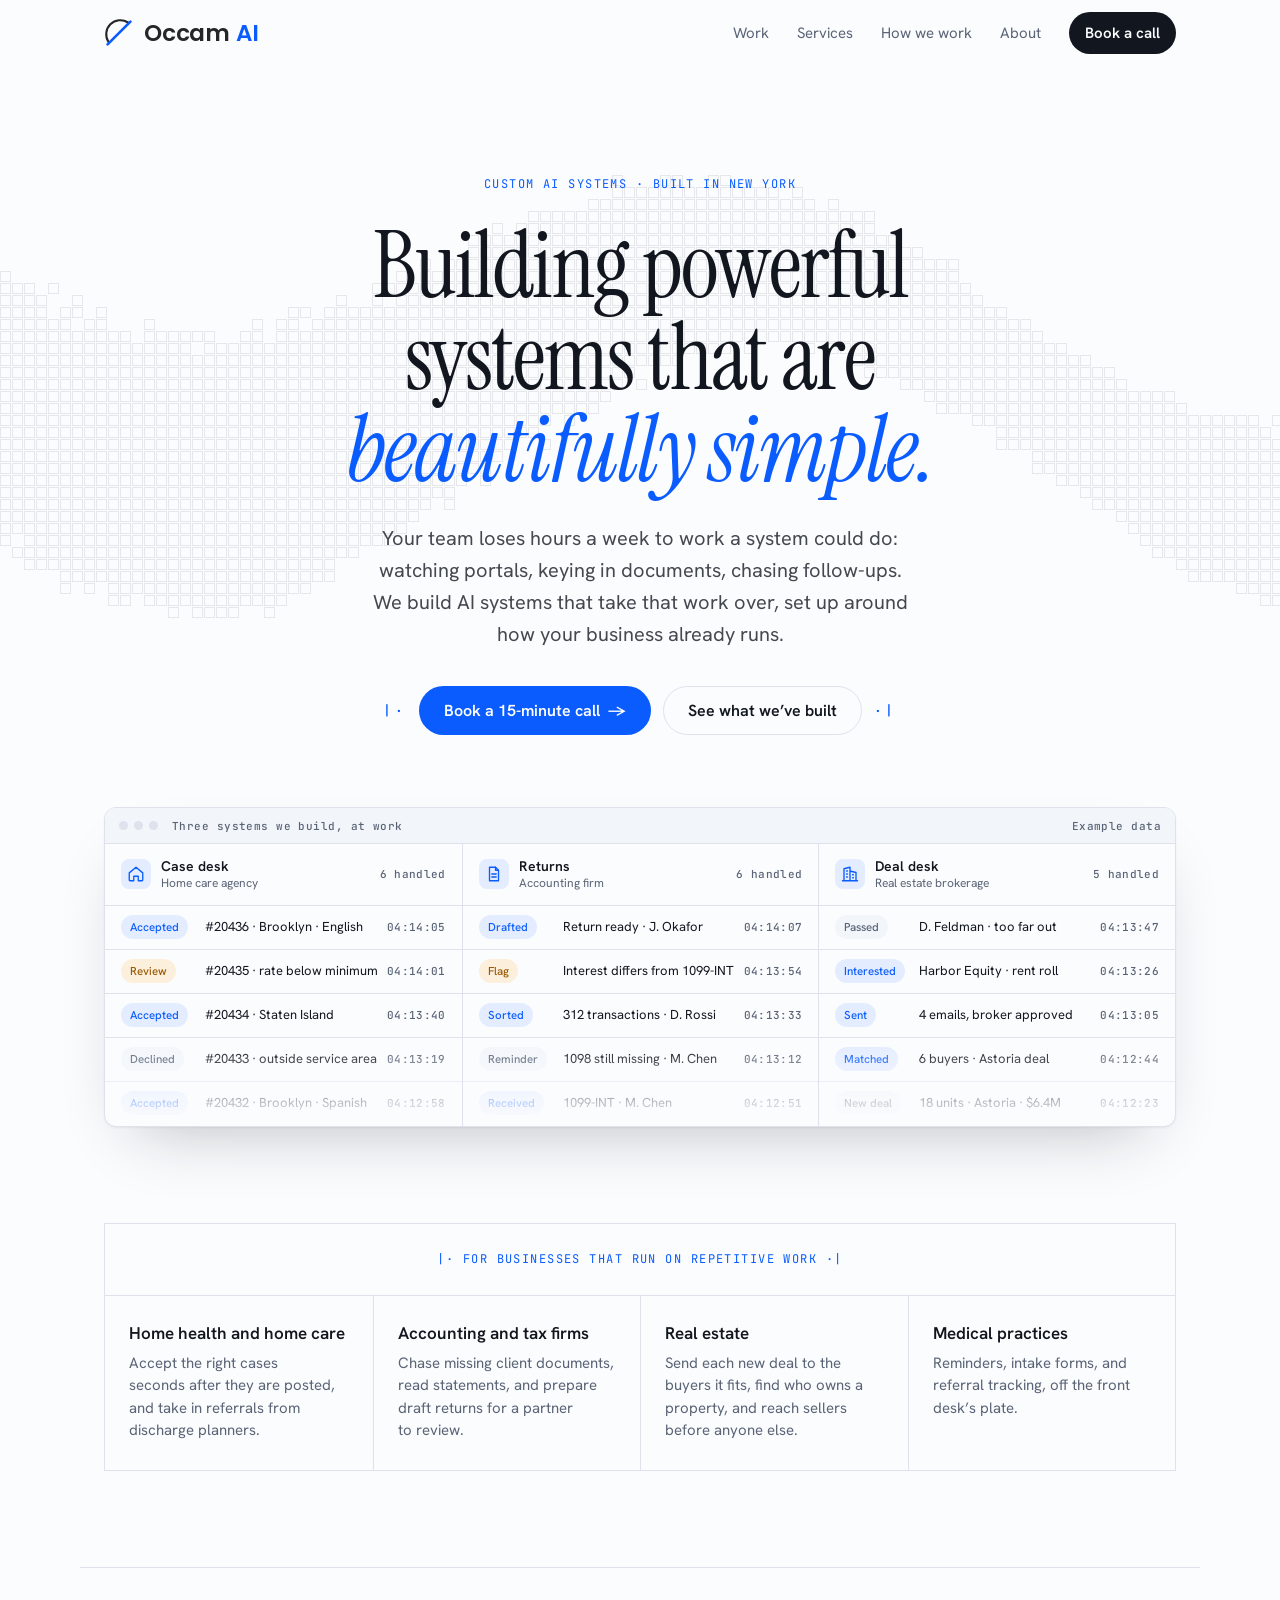
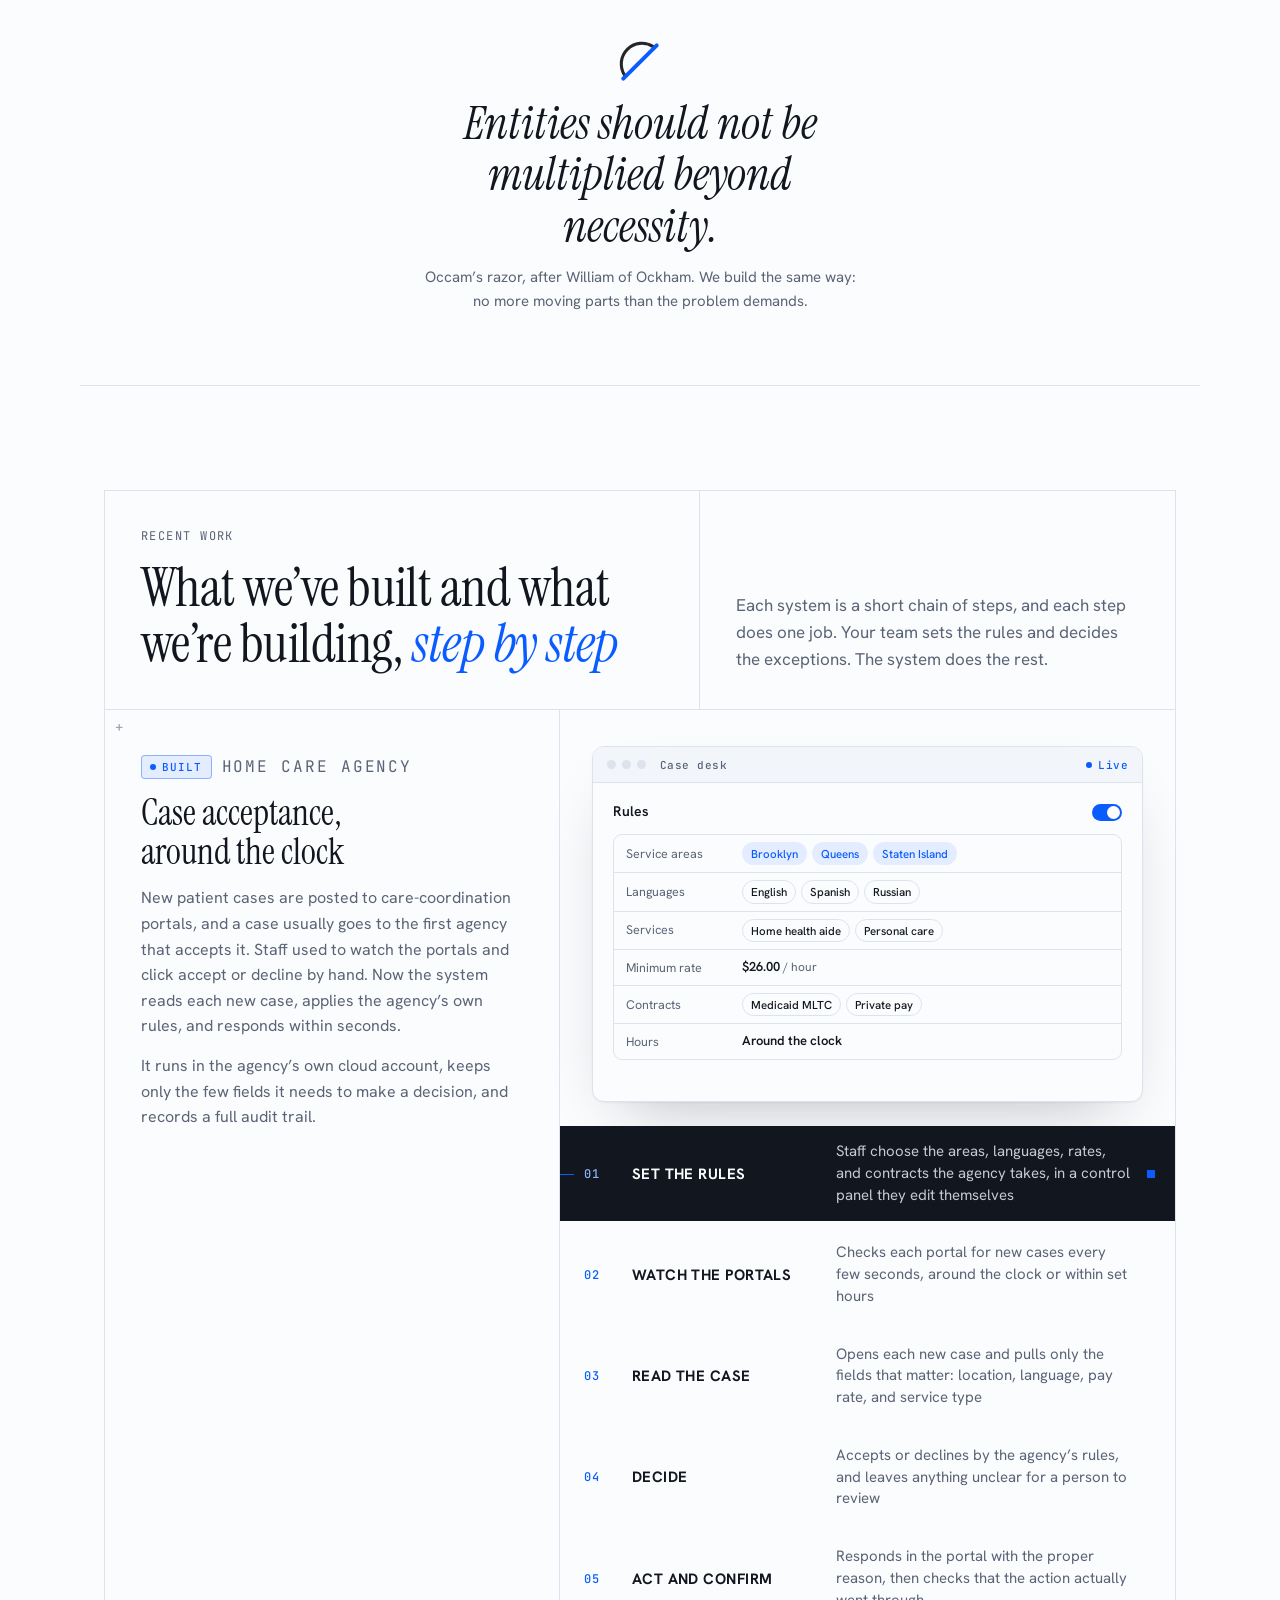
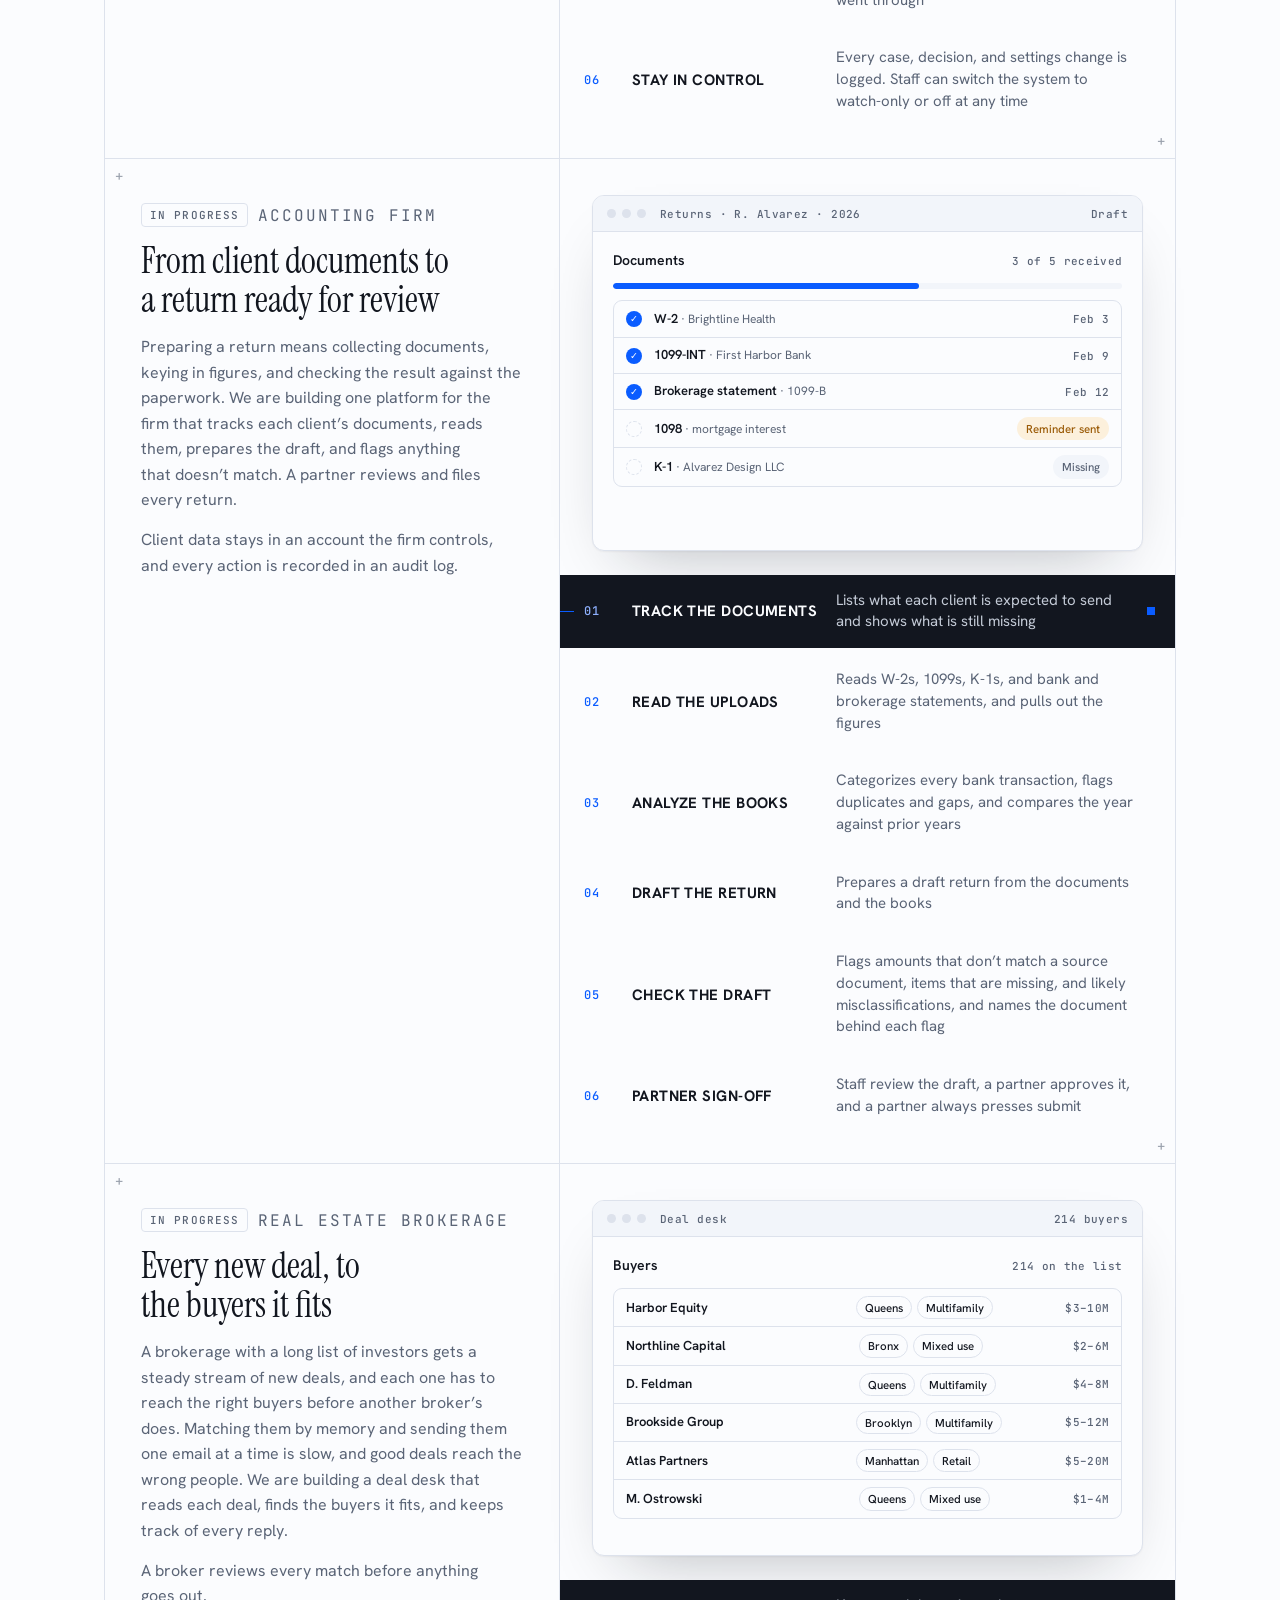
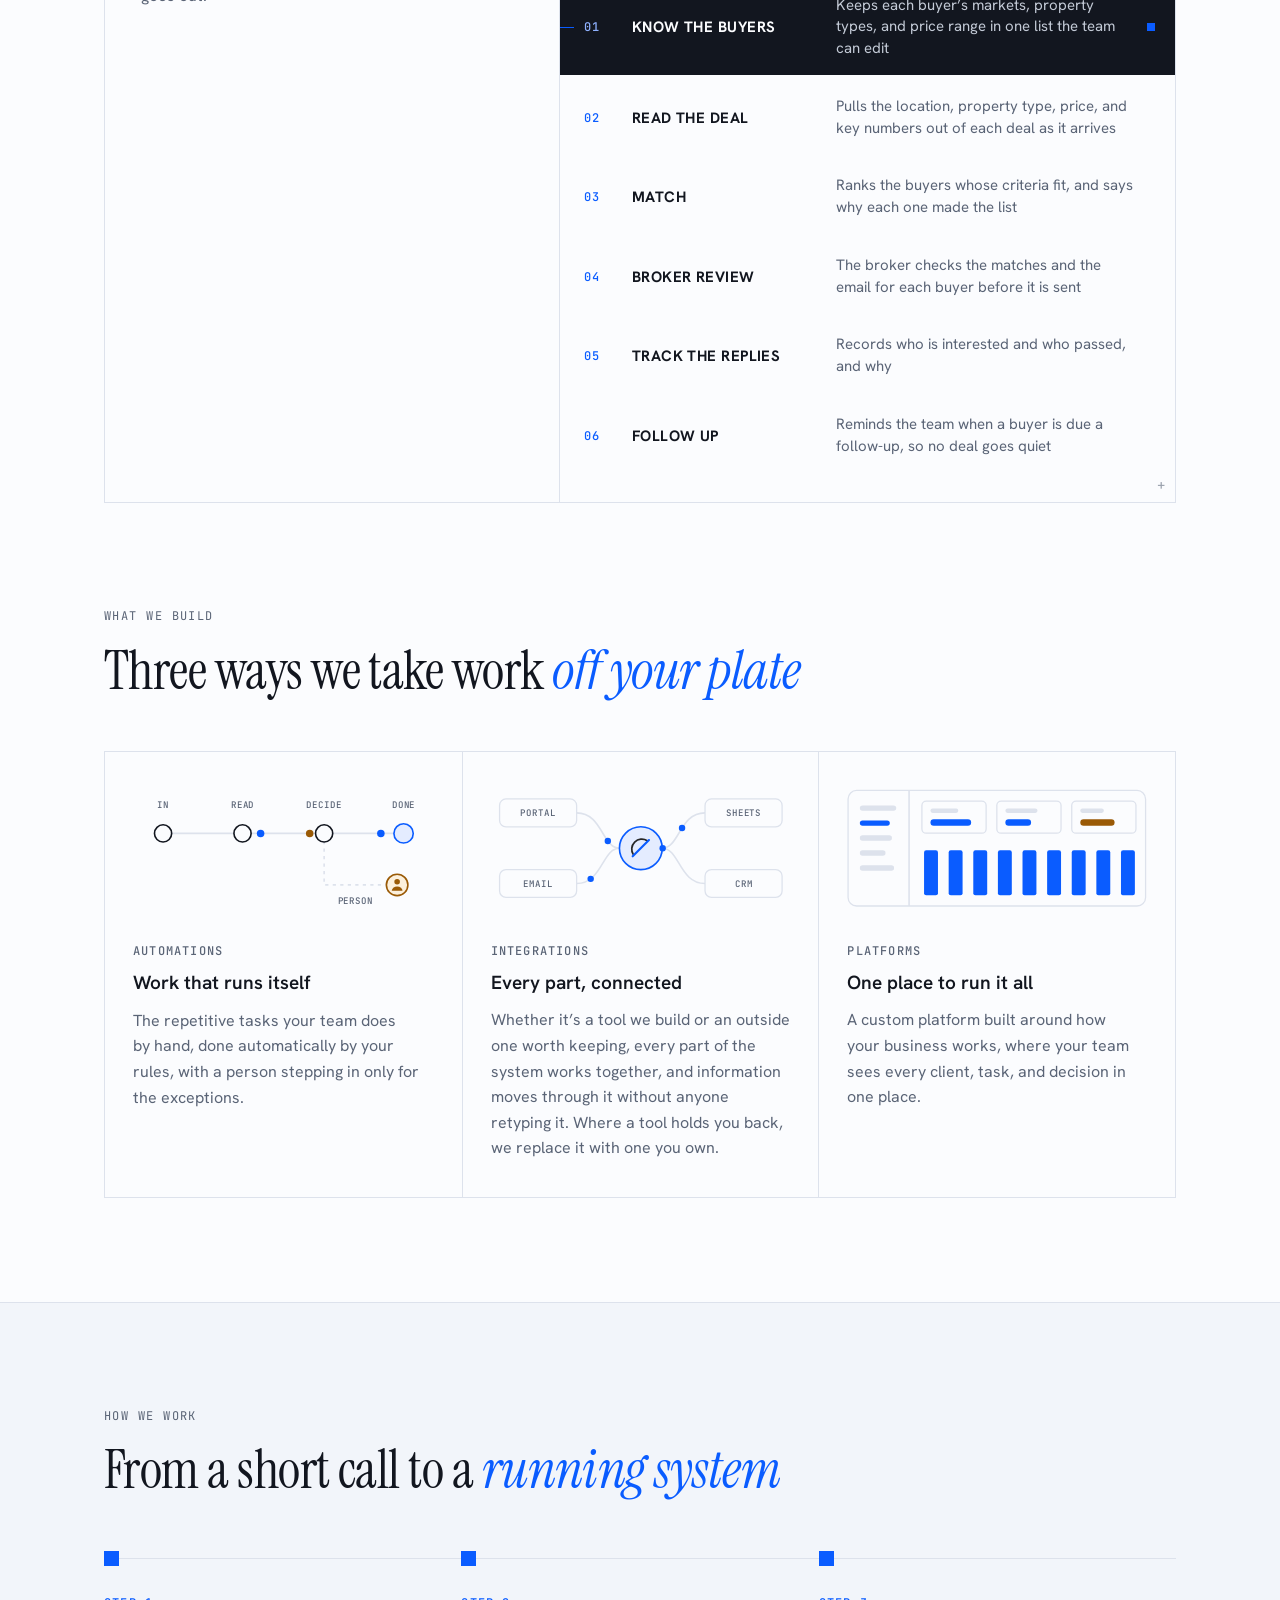
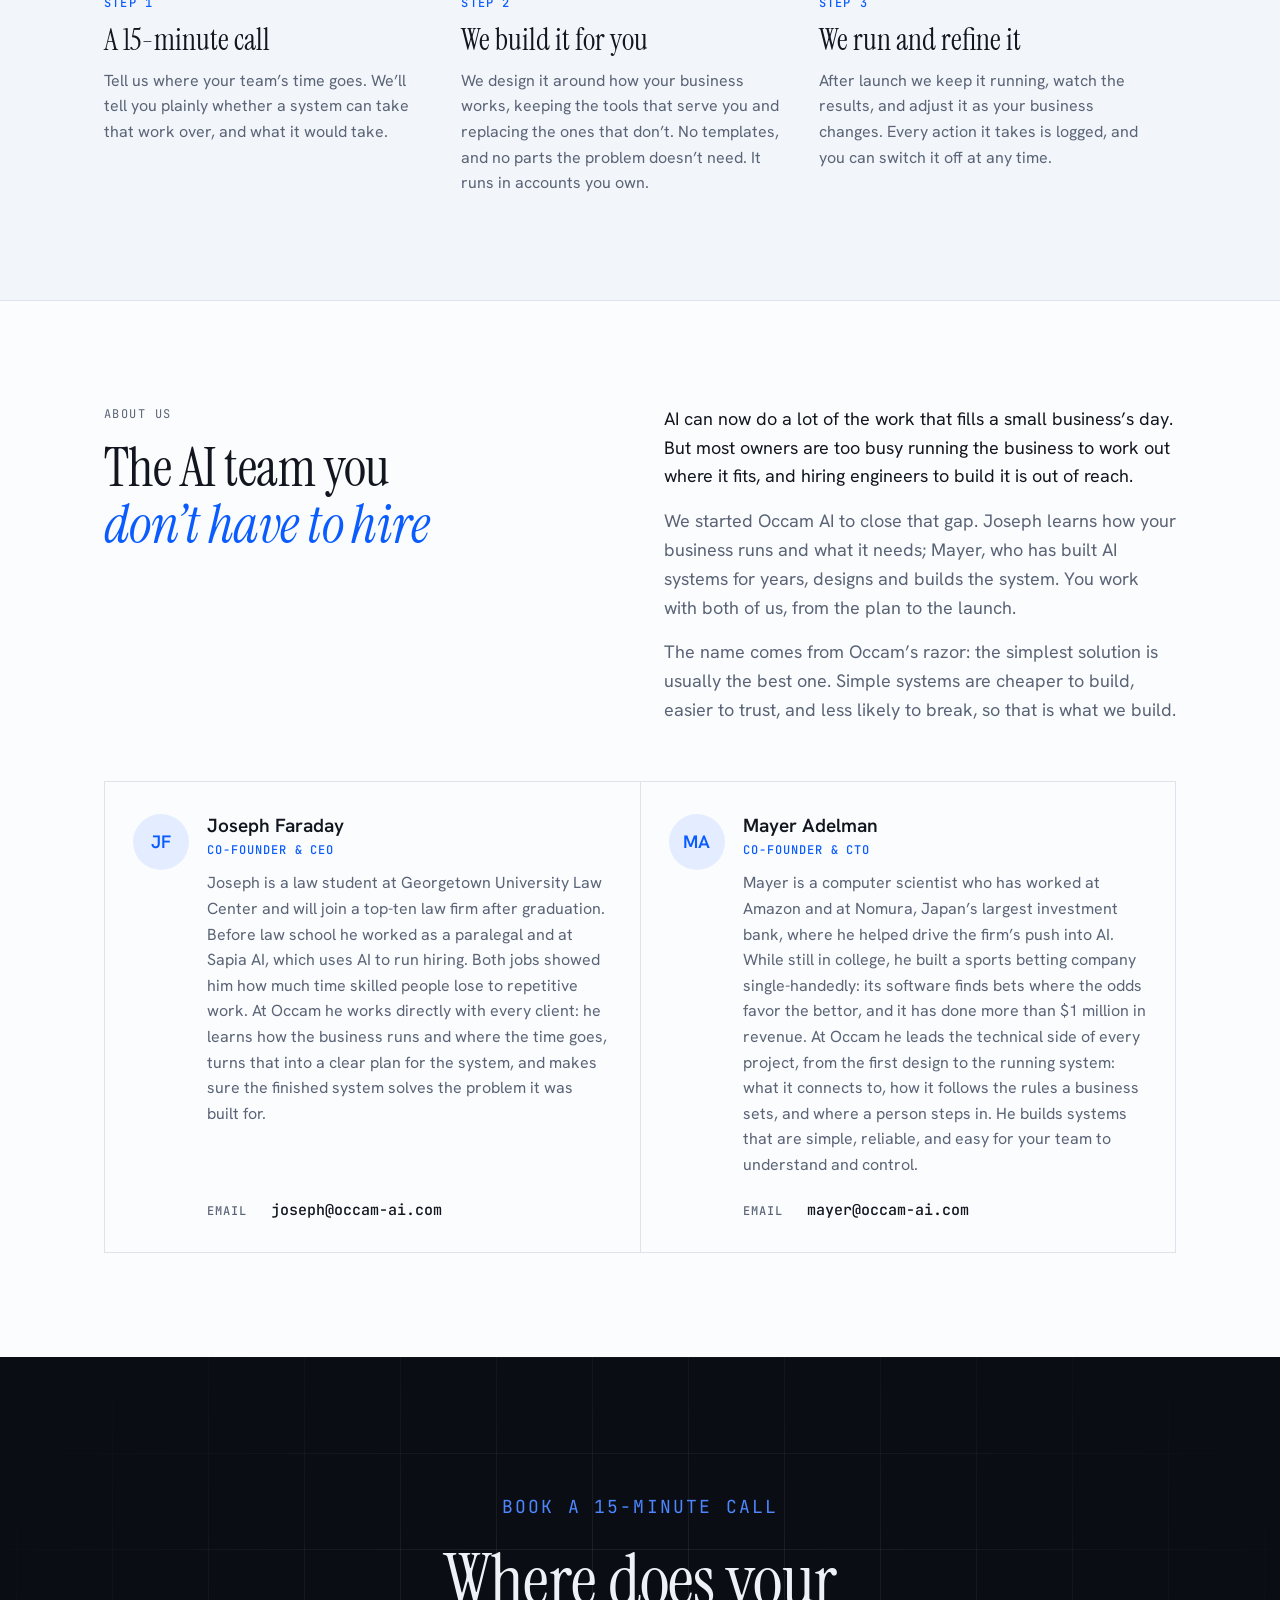
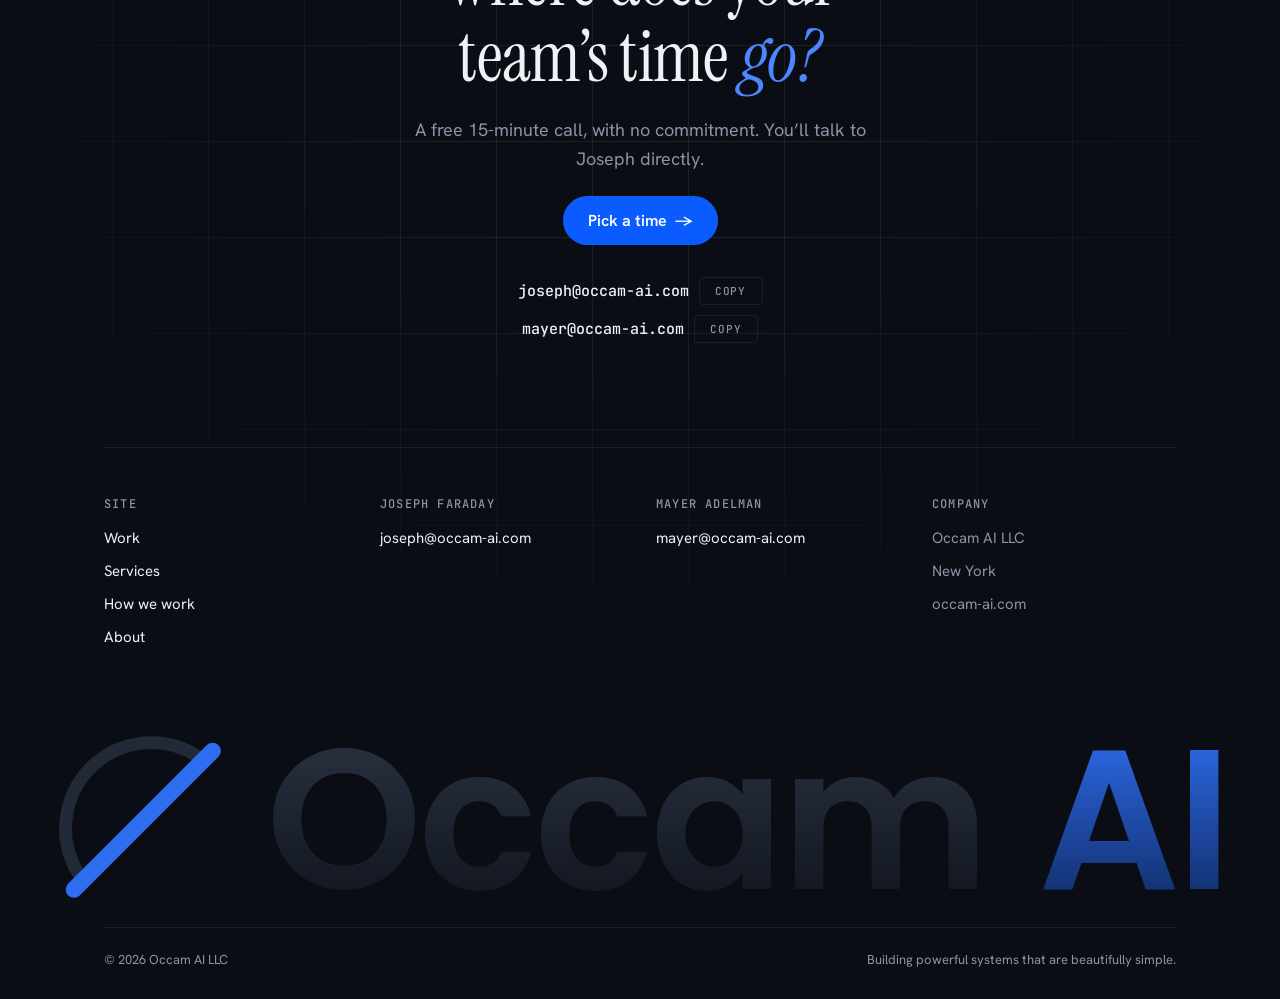
==== commit 9fbc307a: "Landing page: show the systems working A live feed of three systems under the hero; each case study " ====
--- a/index.html
+++ b/index.html
@@ -39,6 +39,8 @@
   --accent-soft: #e4ecff;
   --grid-line: rgba(18, 22, 31, 0.085);
   --step-bg: #12161f; --step-fg: #fbfcfe; --step-muted: #c3cad6; --step-n: #8fb1ff;
+  --amber: #9a5a06; --amber-soft: #fcf0dc;
+  --shadow: 0 1px 2px rgba(18, 22, 31, .05), 0 30px 64px -32px rgba(18, 22, 31, .3);
   --font-display: "Instrument Serif", Georgia, "Times New Roman", serif;
   --font-body: "Hanken Grotesk", system-ui, -apple-system, "Segoe UI", sans-serif;
   --font-mono: "JetBrains Mono", ui-monospace, "SF Mono", Menlo, monospace;
@@ -52,6 +54,7 @@
     --line: #242c39; --accent: #4d86ff; --ink: #eef1f6; --accent-soft: #18223a;
     --grid-line: rgba(232, 236, 243, 0.075); color-scheme: dark;
     --step-bg: #18223a; --step-fg: #f3f6fb; --step-muted: #b4bfd2; --step-n: #8fb1ff;
+    --amber: #f0b45a; --amber-soft: #2b2214; --shadow: 0 1px 2px rgba(0, 0, 0, .3), 0 30px 64px -32px rgba(0, 0, 0, .8);
   }
 }
 :root[data-theme="dark"] {
@@ -59,6 +62,7 @@
   --line: #242c39; --accent: #4d86ff; --ink: #eef1f6; --accent-soft: #18223a;
   --grid-line: rgba(232, 236, 243, 0.075); color-scheme: dark;
   --step-bg: #18223a; --step-fg: #f3f6fb; --step-muted: #b4bfd2; --step-n: #8fb1ff;
+  --amber: #f0b45a; --amber-soft: #2b2214; --shadow: 0 1px 2px rgba(0, 0, 0, .3), 0 30px 64px -32px rgba(0, 0, 0, .8);
 }
 * { box-sizing: border-box; }
 html { scroll-behavior: smooth; scroll-padding-top: 76px; }
@@ -136,12 +140,12 @@
 #grid { position: absolute; inset: 0; width: 100%; height: 100%; pointer-events: none;
   -webkit-mask-image: linear-gradient(to bottom, #000 55%, transparent 92%);
           mask-image: linear-gradient(to bottom, #000 55%, transparent 92%); }
-.hero-inner { position: relative; display: grid; justify-items: center; text-align: center; gap: 26px; padding-block: 128px 112px; }
+.hero-inner { position: relative; display: grid; justify-items: center; text-align: center; gap: 26px; padding-block: 108px 72px; }
 .hero-inner h1 { max-width: 17ch; }
 .hero-inner .lede { max-width: 50ch; color: var(--fg); opacity: .78; }
 .actions { display: flex; flex-wrap: wrap; justify-content: center; align-items: center; gap: 12px; margin-top: 10px; }
 .ticks { font: 500 13px var(--font-mono); color: var(--accent); letter-spacing: 0.3em; user-select: none; }
-@media (max-width: 640px) { .hero-inner { padding-block: 84px 72px; } .ticks { display: none; } }
+@media (max-width: 640px) { .hero-inner { padding-block: 84px 48px; } .ticks { display: none; } .hero-screen { margin-bottom: 64px; } }
 
 /* Industries panel */
 .panel { position: relative; background: var(--bg); border: 1px solid var(--line); margin-bottom: 96px; }
@@ -227,13 +231,11 @@
 .service { padding: 32px 28px 36px; display: grid; gap: 12px; align-content: start; min-width: 0; position: relative; transition: background .2s; }
 .service + .service { border-left: 1px solid var(--line); }
 .service:hover { background: var(--surface); }
-.service .num { font-family: var(--font-display); font-size: 44px; line-height: 1; color: var(--accent); margin-bottom: 18px; }
 .service p { color: var(--muted); font-size: 16px; }
 .service .label { font: 500 12px var(--font-mono); letter-spacing: 0.1em; text-transform: uppercase; color: var(--muted); }
 @media (max-width: 820px) {
   .services { grid-template-columns: 1fr; }
   .service + .service { border-left: 0; border-top: 1px solid var(--line); }
-  .service .num { margin-bottom: 6px; }
 }
 
 /* Process */
@@ -330,6 +332,140 @@
 .bigmark .a { background: linear-gradient(180deg, #2f6df0 0%, #12306e 90%); -webkit-background-clip: text; background-clip: text; color: transparent; margin-left: 0.1em; }
 .legal { display: flex; flex-wrap: wrap; justify-content: space-between; gap: 12px; padding-block: 22px 28px; font-size: 13px; color: var(--d-muted); border-top: 1px solid var(--d-line); }
 
+/* Screens: small working mock-ups of the systems, drawn in HTML so they stay sharp and follow the theme.
+   The names and figures in them are examples. */
+.screen { position: relative; border: 1px solid var(--line); border-radius: 12px; background: var(--bg); box-shadow: var(--shadow); overflow: hidden; text-align: left; font-size: 13px; line-height: 1.4; container-type: inline-size; }
+.chrome { display: flex; align-items: center; gap: 6px; height: 36px; padding: 0 14px; border-bottom: 1px solid var(--line); background: var(--surface); font: 500 11px var(--font-mono); letter-spacing: .04em; color: var(--muted); white-space: nowrap; }
+.chrome i { width: 9px; height: 9px; border-radius: 50%; background: var(--line); flex: none; }
+.chrome .t { margin-left: 8px; overflow: hidden; text-overflow: ellipsis; }
+.chrome .r { margin-left: auto; padding-left: 12px; }
+.live { display: inline-flex; align-items: center; gap: 6px; color: var(--accent); }
+.live::before { content: ""; width: 6px; height: 6px; border-radius: 50%; background: currentColor; animation: pulse 1.8s ease-in-out infinite; }
+@keyframes pulse { 50% { opacity: .25; } }
+.mono { font: 500 11px var(--font-mono); letter-spacing: .03em; color: var(--muted); white-space: nowrap; }
+.chip { display: inline-flex; align-items: center; justify-self: start; gap: 5px; padding: 2px 8px; border-radius: 999px; font: 500 11.5px/1.5 var(--font-body); border: 1px solid var(--line); color: var(--fg); background: var(--bg); white-space: nowrap; }
+.chip.b { color: var(--accent); background: var(--accent-soft); border-color: transparent; }
+.chip.a { color: var(--amber); background: var(--amber-soft); border-color: transparent; }
+.chip.g { color: var(--muted); background: var(--surface); border-color: transparent; }
+.chips { display: flex; flex-wrap: wrap; gap: 5px; min-width: 0; }
+
+.panes { position: relative; height: 318px; }
+.pane { display: none; position: absolute; inset: 0; padding: 18px 20px; flex-direction: column; gap: 11px; }
+.pane:first-child { display: flex; }
+.js .pane { display: flex; opacity: 0; visibility: hidden; transition: opacity .3s ease, visibility 0s .3s; }
+.js .pane.on { opacity: 1; visibility: visible; transition: opacity .35s ease .08s; }
+.js .pane .st { opacity: 0; }
+.js .pane.on .st { animation: rise .45s cubic-bezier(.2, .7, .2, 1) both; animation-delay: calc(var(--i, 0) * 130ms + 140ms); }
+.js .pane.on .st.fl { animation-name: rise, flash; animation-duration: .45s, 1.6s; }
+@keyframes rise { from { opacity: 0; transform: translateY(6px); } to { opacity: 1; transform: none; } }
+@keyframes flash { 0%, 30% { background: var(--accent-soft); } 100% { background: transparent; } }
+.ph { display: flex; align-items: center; justify-content: space-between; gap: 12px; min-height: 22px; }
+.ph b { font-size: 14px; font-weight: 600; }
+.rows { display: grid; border: 1px solid var(--line); border-radius: 9px; overflow: hidden; }
+.row { display: grid; grid-template-columns: var(--cols, 104px minmax(0, 1fr)); gap: 12px; align-items: center; padding: 7px 12px; min-width: 0; min-height: 36px; }
+.row + .row { border-top: 1px solid var(--line); }
+.row .k { color: var(--muted); font-size: 12.5px; white-space: nowrap; }
+.row .v { font-weight: 600; min-width: 0; overflow: hidden; text-overflow: ellipsis; white-space: nowrap; }
+.rows.wrap .v { white-space: normal; }
+.row .v small { font-weight: 400; color: var(--muted); font-size: 12px; }
+.ok { width: 16px; height: 16px; border-radius: 50%; background: var(--accent); color: #fff; display: inline-grid; place-items: center; font-size: 9.5px; font-weight: 700; flex: none; }
+.ok.a { background: var(--amber); }
+.ok.o { background: transparent; border: 1.5px dashed var(--line); }
+.toggle { width: 30px; height: 17px; border-radius: 999px; background: var(--accent); position: relative; flex: none; }
+.toggle::after { content: ""; position: absolute; top: 2px; right: 2px; width: 13px; height: 13px; border-radius: 50%; background: #fff; }
+.verdict { display: flex; align-items: center; justify-content: space-between; gap: 12px; padding: 10px 14px; border-radius: 9px; background: var(--accent); color: #fff; font-weight: 600; }
+.verdict .mono { color: rgba(255, 255, 255, .78); }
+.btnx { display: inline-flex; align-items: center; padding: 5px 12px; border-radius: 7px; font-weight: 600; font-size: 12.5px; border: 1px solid var(--line); white-space: nowrap; }
+.btnx.p { background: var(--accent); border-color: var(--accent); color: #fff; }
+.track { height: 6px; border-radius: 3px; background: var(--surface); overflow: hidden; }
+.track > i { display: block; height: 100%; width: var(--w); border-radius: 3px; background: var(--accent); transform-origin: left; }
+.js .pane.on .track > i { animation: grow 1s cubic-bezier(.2, .7, .2, 1) both; animation-delay: calc(var(--i, 0) * 130ms + 260ms); }
+@keyframes grow { from { transform: scaleX(0); } }
+.read { display: grid; grid-template-columns: 96px minmax(0, 1fr); gap: 14px; align-items: start; }
+.doc { position: relative; border: 1px solid var(--line); border-radius: 6px; padding: 10px 9px; display: grid; gap: 6px; overflow: hidden; background: var(--bg); }
+.doc span { height: 4px; border-radius: 2px; background: var(--line); width: var(--w, 100%); }
+.doc span.h { height: 6px; width: 55%; background: var(--muted); opacity: .5; margin-bottom: 4px; }
+.scan { position: absolute; left: 0; right: 0; top: 0; height: 22px; background: linear-gradient(to bottom, transparent, color-mix(in srgb, var(--accent) 22%, transparent)); border-bottom: 1.5px solid var(--accent); }
+.js .pane.on .scan { animation: scan 2.2s ease-in-out infinite; }
+@keyframes scan { from { transform: translateY(-24px); } to { transform: translateY(190px); } }
+.tl { position: relative; display: grid; gap: 9px; padding-left: 20px; }
+.tl::before { content: ""; position: absolute; left: 4px; top: 10px; bottom: 10px; width: 1px; background: var(--line); }
+.tl > div { position: relative; display: grid; grid-template-columns: 40px minmax(0, 1fr) auto; gap: 10px; align-items: center; min-height: 26px; }
+.tl > div::before { content: ""; position: absolute; left: -20px; top: 50%; width: 9px; height: 9px; margin-top: -5px; border-radius: 50%; background: var(--accent); }
+.tl b { font-weight: 500; overflow: hidden; text-overflow: ellipsis; white-space: nowrap; }
+.seg { display: inline-flex; border: 1px solid var(--line); border-radius: 8px; padding: 2px; gap: 2px; }
+.seg span { padding: 3px 10px; border-radius: 6px; font-size: 12px; color: var(--muted); }
+.seg span.on { background: var(--fg); color: var(--bg); font-weight: 600; }
+.mail { border: 1px solid var(--line); border-radius: 9px; overflow: hidden; }
+.mail .row { --cols: 54px minmax(0, 1fr); min-height: 32px; }
+.mail p { padding: 10px 12px; border-top: 1px solid var(--line); color: var(--muted); font-size: 12.5px; line-height: 1.55; }
+.sum { display: grid; grid-template-columns: repeat(3, 1fr); gap: 8px; }
+.sum div { border: 1px solid var(--line); border-radius: 9px; padding: 8px 12px; display: grid; gap: 2px; }
+.sum b { font: 400 24px/1.1 var(--font-display); }
+@container (max-width: 440px) {
+  .read { grid-template-columns: 1fr; }
+  .doc, .hide-sm { display: none; }
+  .pane { padding: 16px 14px; }
+  .row { padding: 7px 10px; gap: 10px; }
+  .row .chips { flex-wrap: nowrap; overflow: hidden; -webkit-mask-image: linear-gradient(to right, #000 85%, transparent); mask-image: linear-gradient(to right, #000 85%, transparent); }
+}
+
+/* The hero's screen: three systems, each with its feed of what it just did. */
+.hero-screen { position: relative; margin: 0 auto 96px; }
+.feed { display: grid; grid-template-columns: repeat(3, minmax(0, 1fr)); }
+.feed-col { min-width: 0; }
+.feed-col + .feed-col { border-left: 1px solid var(--line); }
+.feed-head { display: flex; align-items: center; gap: 10px; padding: 14px 16px; border-bottom: 1px solid var(--line); }
+.feed-head svg { width: 30px; height: 30px; padding: 6px; border-radius: 8px; background: var(--accent-soft); color: var(--accent); flex: none; fill: none; stroke: currentColor; stroke-width: 1.8; stroke-linecap: round; stroke-linejoin: round; }
+.feed-head div { display: grid; min-width: 0; line-height: 1.25; }
+.feed-head b { font-size: 14px; font-weight: 600; }
+.feed-head small { font-size: 12px; color: var(--muted); overflow: hidden; text-overflow: ellipsis; white-space: nowrap; }
+.feed-head .mono { margin-left: auto; }
+.feed ul { list-style: none; margin: 0; padding: 0; height: 220px; overflow: hidden;
+  -webkit-mask-image: linear-gradient(to bottom, #000 62%, transparent); mask-image: linear-gradient(to bottom, #000 62%, transparent); }
+.feed li { display: grid; grid-template-columns: 76px minmax(0, 1fr) auto; gap: 8px; align-items: center; height: 44px; padding: 0 16px; border-bottom: 1px solid var(--line); }
+.feed li .ft { min-width: 0; overflow: hidden; text-overflow: ellipsis; white-space: nowrap; }
+.feed li.new { animation: drop .55s cubic-bezier(.2, .7, .2, 1) both; }
+.feed li.new .chip { animation: flashchip 1.6s ease both; }
+@keyframes drop { from { margin-top: -44px; opacity: 0; } }
+@keyframes flashchip { 0%, 35% { box-shadow: 0 0 0 3px color-mix(in srgb, var(--accent) 22%, transparent); } }
+@media (max-width: 820px) {
+  .feed { grid-template-columns: 1fr; }
+  .feed-col + .feed-col { border-left: 0; border-top: 1px solid var(--line); }
+  .feed ul { height: 132px; }
+}
+
+/* Case studies: the screen above the steps; the lit step is the one on screen. */
+.case-stage { display: grid; align-content: start; min-width: 0; }
+.case-stage .screen { margin: 36px 32px 6px; }
+.case-stage .flow { padding: 18px 0 30px; }
+.js .flow li { cursor: pointer; }
+.flow li::after { content: ""; position: absolute; left: 0; right: 0; bottom: 0; height: 2px; background: var(--step-n); transform: scaleX(0); transform-origin: left; }
+.flow li.run::after { animation: fill var(--dur, 4.5s) linear forwards; }
+@keyframes fill { to { transform: scaleX(1); } }
+@media (max-width: 900px) { .case-stage .screen { margin: 24px 20px 4px; } }
+@media (max-width: 480px) { .case-stage .screen { margin: 20px 12px 4px; } }
+
+/* Service drawings */
+.viz { display: block; width: 100%; height: auto; margin: 0 0 18px; overflow: visible; }
+.viz .wire { fill: none; stroke: var(--line); stroke-width: 1.5; }
+.viz .wire.d { stroke-dasharray: 3 4; }
+.viz .node { fill: var(--bg); stroke: var(--fg); stroke-width: 1.5; }
+.viz .node.b { stroke: var(--accent); fill: var(--accent-soft); }
+.viz .node.a { stroke: var(--amber); fill: var(--amber-soft); }
+.viz .box { fill: var(--bg); stroke: var(--line); stroke-width: 1.2; }
+.viz .fillb { fill: var(--accent); }
+.viz .filla { fill: var(--amber); }
+.viz .soft { fill: var(--line); }
+.viz text { font: 500 8.5px var(--font-mono); letter-spacing: .1em; fill: var(--muted); }
+.viz .bar { fill: var(--accent); transform-box: fill-box; transform-origin: bottom; animation: bars 4.8s ease-in-out infinite; }
+@keyframes bars { 0%, 100% { transform: scaleY(var(--a, .5)); } 50% { transform: scaleY(var(--b, 1)); } }
+@media (prefers-reduced-motion: reduce) {
+  .live::before, .viz .bar, .js .pane.on .scan, .feed li.new, .feed li.new .chip { animation: none; }
+  .js .pane.on .st, .js .pane.on .track > i { animation: none; opacity: 1; }
+  .js .pane, .js .pane.on { transition: none; }
+}
+
 /* Scroll reveal (only when JS is running and motion is allowed) */
 @media (prefers-reduced-motion: no-preference) {
   .js .reveal { opacity: 0; transform: translateY(18px); transition: opacity .7s ease, transform .7s ease; }
@@ -369,6 +505,26 @@
         </div>
       </div>
 
+      <div class="hero-screen reveal" aria-hidden="true">
+        <div class="screen">
+          <div class="chrome"><i></i><i></i><i></i><span class="t">Three systems we build, at work</span><span class="r">Example data</span></div>
+          <div class="feed">
+            <div class="feed-col">
+              <div class="feed-head"><svg viewBox="0 0 24 24"><path d="M3 10.5 12 3l9 7.5V20a1 1 0 0 1-1 1h-5v-6H9v6H4a1 1 0 0 1-1-1z"/></svg><div><b>Case desk</b><small>Home care agency</small></div><span class="mono"><span data-count>0</span> handled</span></div>
+              <ul></ul>
+            </div>
+            <div class="feed-col">
+              <div class="feed-head"><svg viewBox="0 0 24 24"><path d="M6 3h8l4 4v14H6z"/><path d="M14 3v4h4M9 12h6M9 16h6"/></svg><div><b>Returns</b><small>Accounting firm</small></div><span class="mono"><span data-count>0</span> handled</span></div>
+              <ul></ul>
+            </div>
+            <div class="feed-col">
+              <div class="feed-head"><svg viewBox="0 0 24 24"><path d="M4 21V5l8-2v18M12 8l8 2v11M2 21h20M7.5 8h1M7.5 12h1M7.5 16h1M15.5 13h1M15.5 17h1"/></svg><div><b>Deal desk</b><small>Real estate brokerage</small></div><span class="mono"><span data-count>0</span> handled</span></div>
+              <ul></ul>
+            </div>
+          </div>
+        </div>
+      </div>
+
       <div class="panel" aria-labelledby="industries-h">
         <div class="panel-label"><p class="eyebrow" id="industries-h">|&middot; For businesses that run on repetitive work &middot;|</p></div>
         <div class="panel-grid">
@@ -412,6 +568,80 @@
             <p>It runs in the agency&rsquo;s own cloud account, keeps only the few fields it needs to make a decision, and records a full audit trail.</p>
           </div>
         </div>
+        <div class="case-stage">
+        <div class="screen" aria-hidden="true">
+          <div class="chrome"><i></i><i></i><i></i><span class="t">Case desk</span><span class="r live">Live</span></div>
+          <div class="panes">
+            <div class="pane">
+              <div class="ph st"><b>Rules</b><span class="toggle"></span></div>
+              <div class="rows">
+                <div class="row st" style="--i:1"><span class="k">Service areas</span><span class="chips"><span class="chip b">Brooklyn</span><span class="chip b">Queens</span><span class="chip b">Staten Island</span></span></div>
+                <div class="row st" style="--i:2"><span class="k">Languages</span><span class="chips"><span class="chip">English</span><span class="chip">Spanish</span><span class="chip">Russian</span></span></div>
+                <div class="row st" style="--i:3"><span class="k">Services</span><span class="chips"><span class="chip">Home health aide</span><span class="chip">Personal care</span></span></div>
+                <div class="row st" style="--i:4"><span class="k">Minimum rate</span><span class="v">$26.00 <small>/ hour</small></span></div>
+                <div class="row st" style="--i:5"><span class="k">Contracts</span><span class="chips"><span class="chip">Medicaid MLTC</span><span class="chip">Private pay</span></span></div>
+                <div class="row st" style="--i:6"><span class="k">Hours</span><span class="v">Around the clock</span></div>
+              </div>
+            </div>
+            <div class="pane">
+              <div class="ph st"><b>Portals</b><span class="mono">checking every 5s</span></div>
+              <div class="rows">
+                <div class="row st" style="--i:1;--cols:minmax(0,1fr) auto auto"><span class="v"><span class="live"></span> Portal A</span><span class="mono">checked 2s ago</span><span class="chip g">0 new</span></div>
+                <div class="row st" style="--i:2;--cols:minmax(0,1fr) auto auto"><span class="v"><span class="live"></span> Portal B</span><span class="mono">checked 1s ago</span><span class="chip b">1 new</span></div>
+                <div class="row st" style="--i:3;--cols:minmax(0,1fr) auto auto"><span class="v"><span class="live"></span> Portal C</span><span class="mono">checked 4s ago</span><span class="chip g">0 new</span></div>
+              </div>
+              <div class="rows st fl" style="--i:5">
+                <div class="row" style="--cols:auto minmax(0,1fr) auto"><span class="chip b">New case</span><span class="v">Case 20418 <small>&middot; Portal B</small></span><span class="mono">posted 3s ago</span></div>
+              </div>
+            </div>
+            <div class="pane">
+              <div class="ph st"><b>Case 20418</b><span class="mono">reading&hellip;</span></div>
+              <div class="read">
+                <div class="doc st" style="--i:1"><span class="h"></span><span></span><span style="--w:80%"></span><span style="--w:92%"></span><span style="--w:60%"></span><span></span><span style="--w:74%"></span><span style="--w:88%"></span><span style="--w:50%"></span><span style="--w:82%"></span><span style="--w:66%"></span><span></span><span style="--w:70%"></span><i class="scan"></i></div>
+                <div class="rows" style="--cols:86px minmax(0,1fr)">
+                  <div class="row st fl" style="--i:2"><span class="k">Location</span><span class="v">Brooklyn, NY 11214</span></div>
+                  <div class="row st fl" style="--i:3"><span class="k">Language</span><span class="v">Spanish</span></div>
+                  <div class="row st fl" style="--i:4"><span class="k">Service</span><span class="v">Home health aide <small>&middot; 20 h/wk</small></span></div>
+                  <div class="row st fl" style="--i:5"><span class="k">Rate</span><span class="v">$27.50 <small>/ hour</small></span></div>
+                  <div class="row st fl" style="--i:6"><span class="k">Contract</span><span class="v">Medicaid MLTC</span></div>
+                </div>
+              </div>
+            </div>
+            <div class="pane">
+              <div class="ph st"><b>Checking against your rules</b><span class="mono">case 20418</span></div>
+              <div class="rows" style="--cols:16px minmax(0,1fr)">
+                <div class="row st" style="--i:1"><span class="ok">&#10003;</span><span>Brooklyn is in a service area</span></div>
+                <div class="row st" style="--i:2"><span class="ok">&#10003;</span><span>A Spanish-speaking aide is available</span></div>
+                <div class="row st" style="--i:3"><span class="ok">&#10003;</span><span>Home health aide is a service you offer</span></div>
+                <div class="row st" style="--i:4"><span class="ok">&#10003;</span><span>$27.50 is above your $26.00 minimum</span></div>
+                <div class="row st" style="--i:5"><span class="ok">&#10003;</span><span>Medicaid MLTC contract is on file</span></div>
+              </div>
+              <div class="verdict st" style="--i:7"><span>Accept</span><span class="mono">all 5 rules met</span></div>
+            </div>
+            <div class="pane">
+              <div class="ph st"><b>Accepted in Portal B</b><span class="chip b">Confirmed</span></div>
+              <div class="tl">
+                <div class="st" style="--i:1"><span class="mono">0.0s</span><b>Case posted on Portal B</b><span></span></div>
+                <div class="st" style="--i:2"><span class="mono">0.4s</span><b>Case read</b><span class="mono">5 fields</span></div>
+                <div class="st" style="--i:3"><span class="mono">0.6s</span><b>Decided: accept</b><span class="mono">5 of 5 rules</span></div>
+                <div class="st" style="--i:4"><span class="mono">1.1s</span><b>Accepted, with reason &ldquo;Staff available&rdquo;</b><span></span></div>
+                <div class="st" style="--i:5"><span class="mono">1.4s</span><b>Checked the portal: accepted</b><span class="ok">&#10003;</span></div>
+              </div>
+              <div class="sum st" style="--i:7"><div><span class="mono">Response</span><b>1.4s</b></div><div><span class="mono">Today</span><b>38</b></div><div><span class="mono">For review</span><b>2</b></div></div>
+            </div>
+            <div class="pane">
+              <div class="ph st"><b>Activity</b><span class="seg"><span class="on">Live</span><span>Watch only</span><span>Off</span></span></div>
+              <div class="rows" style="--cols:62px 74px minmax(0,1fr)">
+                <div class="row st" style="--i:1"><span class="mono">10:42:07</span><span class="chip b">Accepted</span><span class="v">Case 20418 <small>&middot; Brooklyn &middot; Spanish</small></span></div>
+                <div class="row st" style="--i:2"><span class="mono">10:41:52</span><span class="chip g">Declined</span><span class="v">Case 20417 <small>&middot; outside service area</small></span></div>
+                <div class="row st" style="--i:3"><span class="mono">10:41:30</span><span class="chip a">Review</span><span class="v">Case 20416 <small>&middot; rate below minimum</small></span></div>
+                <div class="row st" style="--i:4"><span class="mono">10:39:11</span><span class="chip">Settings</span><span class="v">Minimum rate <small>$25 &rarr; $26 &middot; by Dana</small></span></div>
+                <div class="row st" style="--i:5"><span class="mono">10:38:45</span><span class="chip b">Accepted</span><span class="v">Case 20415 <small>&middot; Queens &middot; Russian</small></span></div>
+                <div class="row st" style="--i:6"><span class="mono">10:36:02</span><span class="chip g">Declined</span><span class="v">Case 20414 <small>&middot; language not staffed</small></span></div>
+              </div>
+            </div>
+          </div>
+        </div>
         <ol class="flow" aria-label="How the case acceptance system works">
           <li><span class="n">01</span><strong>Set the rules</strong><span class="d">Staff choose the areas, languages, rates, and contracts the agency takes, in a control panel they edit themselves</span><span class="dot" aria-hidden="true"></span></li>
           <li><span class="n">02</span><strong>Watch the portals</strong><span class="d">Checks each portal for new cases every few seconds, around the clock or within set hours</span><span class="dot" aria-hidden="true"></span></li>
@@ -420,6 +650,7 @@
           <li><span class="n">05</span><strong>Act and confirm</strong><span class="d">Responds in the portal with the proper reason, then checks that the action actually went through</span><span class="dot" aria-hidden="true"></span></li>
           <li><span class="n">06</span><strong>Stay in control</strong><span class="d">Every case, decision, and settings change is logged. Staff can switch the system to watch-only or off at any time</span><span class="dot" aria-hidden="true"></span></li>
         </ol>
+        </div>
       </article>
 
       <article class="case reveal">
@@ -429,6 +660,77 @@
             <h3>From client documents to a return ready for review</h3>
             <p>Preparing a return means collecting documents, keying in figures, and checking the result against the paperwork. We are building one platform for the firm that tracks each client&rsquo;s documents, reads them, prepares the draft, and flags anything that doesn&rsquo;t match. A partner reviews and files every return.</p>
             <p>Client data stays in an account the firm controls, and every action is recorded in an audit log.</p>
+          </div>
+        </div>
+        <div class="case-stage">
+        <div class="screen" aria-hidden="true">
+          <div class="chrome"><i></i><i></i><i></i><span class="t">Returns &middot; R. Alvarez &middot; 2026</span><span class="r">Draft</span></div>
+          <div class="panes">
+            <div class="pane">
+              <div class="ph st"><b>Documents</b><span class="mono">3 of 5 received</span></div>
+              <div class="track st" style="--i:1;--w:60%"><i></i></div>
+              <div class="rows" style="--cols:16px minmax(0,1fr) auto">
+                <div class="row st" style="--i:2"><span class="ok">&#10003;</span><span class="v">W-2 <small>&middot; Brightline Health</small></span><span class="mono">Feb 3</span></div>
+                <div class="row st" style="--i:3"><span class="ok">&#10003;</span><span class="v">1099-INT <small>&middot; First Harbor Bank</small></span><span class="mono">Feb 9</span></div>
+                <div class="row st" style="--i:4"><span class="ok">&#10003;</span><span class="v">Brokerage statement <small>&middot; 1099-B</small></span><span class="mono">Feb 12</span></div>
+                <div class="row st" style="--i:5"><span class="ok o"></span><span class="v">1098 <small>&middot; mortgage interest</small></span><span class="chip a">Reminder sent</span></div>
+                <div class="row st" style="--i:6"><span class="ok o"></span><span class="v">K-1 <small>&middot; Alvarez Design LLC</small></span><span class="chip g">Missing</span></div>
+              </div>
+            </div>
+            <div class="pane">
+              <div class="ph st"><b>W-2 &middot; Brightline Health</b><span class="chip b">14 fields read</span></div>
+              <div class="read">
+                <div class="doc st" style="--i:1"><span class="h"></span><span style="--w:70%"></span><span style="--w:90%"></span><span></span><span style="--w:45%"></span><span style="--w:80%"></span><span style="--w:62%"></span><span></span><span style="--w:76%"></span><span style="--w:54%"></span><span style="--w:88%"></span><span style="--w:40%"></span><span style="--w:72%"></span><i class="scan"></i></div>
+                <div class="rows" style="--cols:minmax(0,1fr) auto">
+                  <div class="row st fl" style="--i:2"><span class="k">Box 1 &middot; Wages</span><span class="v">$84,210.00</span></div>
+                  <div class="row st fl" style="--i:3"><span class="k">Box 2 &middot; Federal tax withheld</span><span class="v">$11,846.00</span></div>
+                  <div class="row st fl" style="--i:4"><span class="k">Box 12a &middot; 401(k)</span><span class="v">$9,500.00</span></div>
+                  <div class="row st fl" style="--i:5"><span class="k">Box 16 &middot; State wages</span><span class="v">$84,210.00</span></div>
+                  <div class="row st fl" style="--i:6"><span class="k">Box 17 &middot; State tax</span><span class="v">$4,512.00</span></div>
+                </div>
+              </div>
+            </div>
+            <div class="pane">
+              <div class="ph st"><b>Bank transactions</b><span class="mono">1,284 categorized</span></div>
+              <div class="rows" style="--cols:96px minmax(0,1fr) 42px">
+                <div class="row st" style="--i:1"><span class="k">Payroll</span><span class="track" style="--w:88%"><i></i></span><span class="mono">412</span></div>
+                <div class="row st" style="--i:2"><span class="k">Rent</span><span class="track" style="--w:30%"><i></i></span><span class="mono">24</span></div>
+                <div class="row st" style="--i:3"><span class="k">Software</span><span class="track" style="--w:56%"><i></i></span><span class="mono">186</span></div>
+                <div class="row st" style="--i:4"><span class="k">Travel</span><span class="track" style="--w:40%"><i></i></span><span class="mono">97</span></div>
+                <div class="row st" style="--i:5"><span class="k">Meals</span><span class="track" style="--w:64%"><i></i></span><span class="mono">235</span></div>
+              </div>
+              <div class="chips st" style="--i:7"><span class="chip a">2 possible duplicates</span><span class="chip a">No August statement</span><span class="chip g">Software +38% on 2025</span></div>
+            </div>
+            <div class="pane">
+              <div class="ph st"><b>Form 1040 &middot; draft</b><span class="mono">from 3 documents and the books</span></div>
+              <div class="rows" style="--cols:minmax(0,1fr) auto">
+                <div class="row st" style="--i:1"><span class="k">Wages</span><span class="v" data-to="84210">84,210</span></div>
+                <div class="row st" style="--i:2"><span class="k">Taxable interest</span><span class="v" data-to="642">642</span></div>
+                <div class="row st" style="--i:3"><span class="k">Capital gains</span><span class="v" data-to="3905">3,905</span></div>
+                <div class="row st" style="--i:4"><span class="k">Business income &middot; Schedule C</span><span class="v" data-to="41370">41,370</span></div>
+                <div class="row st fl" style="--i:6"><span class="v">Total income</span><span class="v" data-to="130127">130,127</span></div>
+              </div>
+            </div>
+            <div class="pane">
+              <div class="ph st"><b>Checks</b><span class="chip a">3 flags</span></div>
+              <div class="rows wrap" style="--cols:16px minmax(0,1fr)">
+                <div class="row st" style="--i:1"><span class="ok a">!</span><span class="v">Interest is $642 on the draft, $662 on the 1099-INT <small>&middot; First Harbor Bank 1099-INT</small></span></div>
+                <div class="row st" style="--i:2"><span class="ok a">!</span><span class="v">K-1 not received yet <small>&middot; Alvarez Design LLC</small></span></div>
+                <div class="row st" style="--i:3"><span class="ok a">!</span><span class="v">$1,240 &ldquo;Equipment&rdquo; may need depreciating <small>&middot; bank, Mar 14</small></span></div>
+                <div class="row st" style="--i:4"><span class="ok">&#10003;</span><span>Wages and withholding match the W-2</span></div>
+                <div class="row st" style="--i:5"><span class="ok">&#10003;</span><span>Capital gains match the 1099-B</span></div>
+              </div>
+            </div>
+            <div class="pane">
+              <div class="ph st"><b>Review</b><span class="mono">R. Alvarez &middot; 2026</span></div>
+              <div class="tl">
+                <div class="st" style="--i:1"><span class="mono">Feb 18</span><b>Draft prepared</b><span class="ok">&#10003;</span></div>
+                <div class="st" style="--i:2"><span class="mono">Feb 19</span><b>Flags resolved, 3 of 3</b><span class="ok">&#10003;</span></div>
+                <div class="st" style="--i:3"><span class="mono">Feb 19</span><b>Reviewed by J. Park</b><span class="ok">&#10003;</span></div>
+                <div class="st" style="--i:4"><span class="mono">Feb 20</span><b>Approved by S. Klein, partner</b><span class="ok">&#10003;</span></div>
+              </div>
+              <div class="ph st" style="--i:6;justify-content:flex-end;gap:8px"><span class="mono">Only a partner can submit</span><span class="btnx p">Submit return</span></div>
+            </div>
           </div>
         </div>
         <ol class="flow" aria-label="How the accounting platform works">
@@ -439,6 +741,7 @@
           <li><span class="n">05</span><strong>Check the draft</strong><span class="d">Flags amounts that don&rsquo;t match a source document, items that are missing, and likely misclassifications, and names the document behind each flag</span><span class="dot" aria-hidden="true"></span></li>
           <li><span class="n">06</span><strong>Partner sign-off</strong><span class="d">Staff review the draft, a partner approves it, and a partner always presses submit</span><span class="dot" aria-hidden="true"></span></li>
         </ol>
+        </div>
       </article>
 
       <article class="case reveal">
@@ -448,6 +751,74 @@
             <h3>Every new deal, to the buyers it fits</h3>
             <p>A brokerage with a long list of investors gets a steady stream of new deals, and each one has to reach the right buyers before another broker&rsquo;s does. Matching them by memory and sending them one email at a time is slow, and good deals reach the wrong people. We are building a deal desk that reads each deal, finds the buyers it fits, and keeps track of every reply.</p>
             <p>A broker reviews every match before anything goes out.</p>
+          </div>
+        </div>
+        <div class="case-stage">
+        <div class="screen" aria-hidden="true">
+          <div class="chrome"><i></i><i></i><i></i><span class="t">Deal desk</span><span class="r">214 buyers</span></div>
+          <div class="panes">
+            <div class="pane">
+              <div class="ph st"><b>Buyers</b><span class="mono">214 on the list</span></div>
+              <div class="rows" style="--cols:minmax(0,1.1fr) minmax(0,1fr) auto">
+                <div class="row st" style="--i:1"><span class="v">Harbor Equity</span><span class="chips"><span class="chip">Queens</span><span class="chip hide-sm">Multifamily</span></span><span class="mono">$3&ndash;10M</span></div>
+                <div class="row st" style="--i:2"><span class="v">Northline Capital</span><span class="chips"><span class="chip">Bronx</span><span class="chip hide-sm">Mixed use</span></span><span class="mono">$2&ndash;6M</span></div>
+                <div class="row st" style="--i:3"><span class="v">D. Feldman</span><span class="chips"><span class="chip">Queens</span><span class="chip hide-sm">Multifamily</span></span><span class="mono">$4&ndash;8M</span></div>
+                <div class="row st" style="--i:4"><span class="v">Brookside Group</span><span class="chips"><span class="chip">Brooklyn</span><span class="chip hide-sm">Multifamily</span></span><span class="mono">$5&ndash;12M</span></div>
+                <div class="row st" style="--i:5"><span class="v">Atlas Partners</span><span class="chips"><span class="chip">Manhattan</span><span class="chip hide-sm">Retail</span></span><span class="mono">$5&ndash;20M</span></div>
+                <div class="row st" style="--i:6"><span class="v">M. Ostrowski</span><span class="chips"><span class="chip">Queens</span><span class="chip hide-sm">Mixed use</span></span><span class="mono">$1&ndash;4M</span></div>
+              </div>
+            </div>
+            <div class="pane">
+              <div class="ph st"><b>New deal</b><span class="chip b">Just in</span></div>
+              <div class="read">
+                <div class="doc st" style="--i:1"><span class="h"></span><span style="--w:84%"></span><span style="--w:66%"></span><span></span><span style="--w:52%"></span><span style="--w:90%"></span><span style="--w:70%"></span><span style="--w:46%"></span><span></span><span style="--w:78%"></span><span style="--w:58%"></span><span style="--w:86%"></span><span style="--w:64%"></span><i class="scan"></i></div>
+                <div class="rows" style="--cols:86px minmax(0,1fr)">
+                  <div class="row st fl" style="--i:2"><span class="k">Property</span><span class="v">18-unit multifamily</span></div>
+                  <div class="row st fl" style="--i:3"><span class="k">Location</span><span class="v">Astoria, Queens</span></div>
+                  <div class="row st fl" style="--i:4"><span class="k">Price</span><span class="v">$6,400,000</span></div>
+                  <div class="row st fl" style="--i:5"><span class="k">NOI &middot; cap</span><span class="v">$390,000 <small>&middot; 6.1%</small></span></div>
+                  <div class="row st fl" style="--i:6"><span class="k">Built</span><span class="v">1931 <small>&middot; 92% occupied</small></span></div>
+                </div>
+              </div>
+            </div>
+            <div class="pane">
+              <div class="ph st"><b>6 buyers fit</b><span class="mono">18 units &middot; Astoria</span></div>
+              <div class="rows" style="--cols:minmax(0,1fr) 72px 26px">
+                <div class="row st" style="--i:1"><span class="v">Harbor Equity <small>&middot; Queens multifamily, in range</small></span><span class="track" style="--w:96%"><i></i></span><span class="mono">96</span></div>
+                <div class="row st" style="--i:2"><span class="v">D. Feldman <small>&middot; bought two nearby</small></span><span class="track" style="--w:91%"><i></i></span><span class="mono">91</span></div>
+                <div class="row st" style="--i:3"><span class="v">Brookside Group <small>&middot; wants 6%+ cap</small></span><span class="track" style="--w:84%"><i></i></span><span class="mono">84</span></div>
+                <div class="row st" style="--i:4"><span class="v">M. Ostrowski <small>&middot; Queens, above budget</small></span><span class="track" style="--w:71%"><i></i></span><span class="mono">71</span></div>
+                <div class="row st" style="--i:5"><span class="v">Northline Capital <small>&middot; new to Queens</small></span><span class="track" style="--w:64%"><i></i></span><span class="mono">64</span></div>
+              </div>
+            </div>
+            <div class="pane">
+              <div class="ph st"><b>Review before sending</b><span class="mono">2 of 6 approved</span></div>
+              <div class="mail st" style="--i:1">
+                <div class="row"><span class="k">To</span><span class="v">Tom Reyes <small>&middot; Harbor Equity</small></span></div>
+                <div class="row"><span class="k">Subject</span><span class="v">18 units in Astoria at a 6.1% cap</span></div>
+                <p>Hi Tom, this one fits what you told us you&rsquo;re after: multifamily in Queens under $10M. 18 units, built 1931, 92% occupied, asking $6.4M. Rent roll attached. Want to see it this week?</p>
+              </div>
+              <div class="ph st" style="--i:3;justify-content:flex-end;gap:8px"><span class="btnx">Edit</span><span class="btnx p">Approve and send</span></div>
+            </div>
+            <div class="pane">
+              <div class="ph st"><b>Replies</b><span class="mono">18 units &middot; Astoria</span></div>
+              <div class="sum st" style="--i:1"><div><span class="mono">Interested</span><b>3</b></div><div><span class="mono">Passed</span><b>2</b></div><div><span class="mono">No reply</span><b>1</b></div></div>
+              <div class="rows" style="--cols:minmax(0,0.9fr) 82px minmax(0,1.2fr)">
+                <div class="row st" style="--i:2"><span class="v">Harbor Equity</span><span class="chip b">Interested</span><span class="v"><small>&ldquo;Send the rent roll&rdquo;</small></span></div>
+                <div class="row st" style="--i:3"><span class="v">Brookside Group</span><span class="chip b">Interested</span><span class="v"><small>&ldquo;Tour Thursday?&rdquo;</small></span></div>
+                <div class="row st" style="--i:4"><span class="v">D. Feldman</span><span class="chip g">Passed</span><span class="v"><small>&ldquo;Too far from my others&rdquo;</small></span></div>
+              </div>
+            </div>
+            <div class="pane">
+              <div class="ph st"><b>Follow-ups</b><span class="mono">due this week</span></div>
+              <div class="rows" style="--cols:68px minmax(0,1fr)">
+                <div class="row st" style="--i:1"><span class="chip a">Today</span><span class="v">Brookside Group <small>&middot; confirm Thursday&rsquo;s tour</small></span></div>
+                <div class="row st" style="--i:2"><span class="chip">Tomorrow</span><span class="v">Northline Capital <small>&middot; no reply in 3 days</small></span></div>
+                <div class="row st" style="--i:3"><span class="chip">Friday</span><span class="v">Harbor Equity <small>&middot; rent roll sent, check in</small></span></div>
+                <div class="row st" style="--i:4"><span class="chip">Monday</span><span class="v">M. Ostrowski <small>&middot; asked for a lower price</small></span></div>
+              </div>
+              <div class="chips st" style="--i:6"><span class="chip b">0 deals gone quiet</span></div>
+            </div>
           </div>
         </div>
         <ol class="flow" aria-label="How the deal desk works">
@@ -458,6 +829,7 @@
           <li><span class="n">05</span><strong>Track the replies</strong><span class="d">Records who is interested and who passed, and why</span><span class="dot" aria-hidden="true"></span></li>
           <li><span class="n">06</span><strong>Follow up</strong><span class="d">Reminds the team when a buyer is due a follow-up, so no deal goes quiet</span><span class="dot" aria-hidden="true"></span></li>
         </ol>
+        </div>
       </article>
     </div>
   </section>
@@ -470,19 +842,47 @@
       </div>
       <div class="services reveal">
         <div class="service">
-          <span class="num" aria-hidden="true">1</span>
+          <svg class="viz" viewBox="0 0 280 120" aria-hidden="true">
+            <text x="28" y="22" text-anchor="middle">IN</text><text x="102" y="22" text-anchor="middle">READ</text><text x="178" y="22" text-anchor="middle">DECIDE</text><text x="252" y="22" text-anchor="middle">DONE</text>
+            <path class="wire" d="M28 46 H252"/><path class="wire d" d="M178 46 V94 H236"/>
+            <circle class="node" cx="28" cy="46" r="8"/><circle class="node" cx="102" cy="46" r="8"/><circle class="node" cx="178" cy="46" r="8"/><circle class="node b" cx="252" cy="46" r="9"/>
+            <circle class="node a" cx="246" cy="94" r="10"/><circle class="filla" cx="246" cy="91" r="2.6"/><path class="filla" d="M241 99.5a5 4 0 0 1 10 0z"/>
+            <text x="207" y="112" text-anchor="middle">PERSON</text>
+            <circle class="fillb" r="3.5"><animateMotion dur="3s" repeatCount="indefinite" path="M28 46 H252"/></circle>
+            <circle class="fillb" r="3.5"><animateMotion dur="3s" begin="1.5s" repeatCount="indefinite" path="M28 46 H252"/></circle>
+            <circle class="filla" r="3.5" opacity="0"><animateMotion dur="9s" begin="2.2s" repeatCount="indefinite" path="M28 46 H178 V94 H236" keyPoints="0;1;1" keyTimes="0;.42;1" calcMode="linear"/><animate attributeName="opacity" dur="9s" begin="2.2s" repeatCount="indefinite" values="1;1;0;0" keyTimes="0;.42;.5;1"/></circle>
+          </svg>
           <p class="label">Automations</p>
           <h3>Work that runs itself</h3>
           <p>The repetitive tasks your team does by hand, done automatically by your rules, with a person stepping in only for the exceptions.</p>
         </div>
         <div class="service">
-          <span class="num" aria-hidden="true">2</span>
+          <svg class="viz" viewBox="0 0 280 120" aria-hidden="true">
+            <path class="wire" d="M80 27 C104 27 104 60 120 60"/><path class="wire" d="M80 93 C104 93 104 60 120 60"/><path class="wire" d="M200 27 C176 27 176 60 160 60"/><path class="wire" d="M200 93 C176 93 176 60 160 60"/>
+            <rect class="box" x="8" y="14" width="72" height="26" rx="6"/><text x="44" y="30" text-anchor="middle">PORTAL</text>
+            <rect class="box" x="8" y="80" width="72" height="26" rx="6"/><text x="44" y="96" text-anchor="middle">EMAIL</text>
+            <rect class="box" x="200" y="14" width="72" height="26" rx="6"/><text x="236" y="30" text-anchor="middle">SHEETS</text>
+            <rect class="box" x="200" y="80" width="72" height="26" rx="6"/><text x="236" y="96" text-anchor="middle">CRM</text>
+            <circle class="node b" cx="140" cy="60" r="20"/>
+            <g transform="translate(130 50) scale(.2)"><path d="M80 15 A47 47 0 0 0 15 80" fill="none" stroke="var(--ink)" stroke-width="8" stroke-linecap="round"/><line x1="88" y1="12" x2="12" y2="88" stroke="var(--accent)" stroke-width="10" stroke-linecap="round"/></g>
+            <circle class="fillb" r="3"><animateMotion dur="2.4s" repeatCount="indefinite" path="M80 27 C104 27 104 60 120 60"/></circle>
+            <circle class="fillb" r="3"><animateMotion dur="2.4s" begin=".6s" repeatCount="indefinite" path="M160 60 C176 60 176 27 200 27"/></circle>
+            <circle class="fillb" r="3"><animateMotion dur="2.4s" begin="1.2s" repeatCount="indefinite" path="M80 93 C104 93 104 60 120 60"/></circle>
+            <circle class="fillb" r="3"><animateMotion dur="2.4s" begin="1.8s" repeatCount="indefinite" path="M160 60 C176 60 176 93 200 93"/></circle>
+          </svg>
           <p class="label">Integrations</p>
-          <h3>Tools that talk to each other</h3>
-          <p>We connect the software, portals, and documents you already use, so information moves between them without anyone retyping it.</p>
+          <h3>Every part, connected</h3>
+          <p>Whether it&rsquo;s a tool we build or an outside one worth keeping, every part of the system works together, and information moves through it without anyone retyping it. Where a tool holds you back, we replace it with one you own.</p>
         </div>
         <div class="service">
-          <span class="num" aria-hidden="true">3</span>
+          <svg class="viz" viewBox="0 0 280 120" aria-hidden="true">
+            <rect class="box" x="1" y="6" width="278" height="108" rx="8"/><path class="wire" d="M58 6 V114"/>
+            <rect class="soft" x="12" y="20" width="34" height="5" rx="2.5"/><rect class="fillb" x="12" y="34" width="28" height="5" rx="2.5"/><rect class="soft" x="12" y="48" width="30" height="5" rx="2.5"/><rect class="soft" x="12" y="62" width="24" height="5" rx="2.5"/><rect class="soft" x="12" y="76" width="32" height="5" rx="2.5"/>
+            <rect class="box" x="70" y="16" width="60" height="30" rx="4"/><rect class="soft" x="78" y="23" width="26" height="4" rx="2"/><rect class="fillb" x="78" y="33" width="38" height="6" rx="3"/>
+            <rect class="box" x="140" y="16" width="60" height="30" rx="4"/><rect class="soft" x="148" y="23" width="30" height="4" rx="2"/><rect class="fillb" x="148" y="33" width="24" height="6" rx="3"/>
+            <rect class="box" x="210" y="16" width="60" height="30" rx="4"/><rect class="soft" x="218" y="23" width="22" height="4" rx="2"/><rect class="filla" x="218" y="33" width="32" height="6" rx="3"/>
+            <rect class="bar" x="72" y="62" width="13" height="42" rx="2" style="--a:0.4;--b:0.8;animation-delay:-0.00s"/><rect class="bar" x="95" y="62" width="13" height="42" rx="2" style="--a:0.6;--b:0.9;animation-delay:-0.45s"/><rect class="bar" x="118" y="62" width="13" height="42" rx="2" style="--a:0.35;--b:0.7;animation-delay:-0.90s"/><rect class="bar" x="141" y="62" width="13" height="42" rx="2" style="--a:0.7;--b:1;animation-delay:-1.35s"/><rect class="bar" x="164" y="62" width="13" height="42" rx="2" style="--a:0.5;--b:0.75;animation-delay:-1.80s"/><rect class="bar" x="187" y="62" width="13" height="42" rx="2" style="--a:0.8;--b:0.95;animation-delay:-2.25s"/><rect class="bar" x="210" y="62" width="13" height="42" rx="2" style="--a:0.45;--b:0.85;animation-delay:-2.70s"/><rect class="bar" x="233" y="62" width="13" height="42" rx="2" style="--a:0.65;--b:1;animation-delay:-3.15s"/><rect class="bar" x="256" y="62" width="13" height="42" rx="2" style="--a:0.55;--b:0.9;animation-delay:-3.60s"/>
+          </svg>
           <p class="label">Platforms</p>
           <h3>One place to run it all</h3>
           <p>A custom platform built around how your business works, where your team sees every client, task, and decision in one place.</p>
@@ -499,7 +899,7 @@
       </div>
       <ol class="steps reveal">
         <li><span class="when">Step 1</span><h3>A 15-minute call</h3><p>Tell us where your team&rsquo;s time goes. We&rsquo;ll tell you plainly whether a system can take that work over, and what it would take.</p></li>
-        <li><span class="when">Step 2</span><h3>We build it for you</h3><p>We design it around your business and the tools you already use. No templates, and no parts the problem doesn&rsquo;t need. It runs in accounts you own.</p></li>
+        <li><span class="when">Step 2</span><h3>We build it for you</h3><p>We design it around how your business works, keeping the tools that serve you and replacing the ones that don&rsquo;t. No templates, and no parts the problem doesn&rsquo;t need. It runs in accounts you own.</p></li>
         <li><span class="when">Step 3</span><h3>We run and refine it</h3><p>After launch we keep it running, watch the results, and adjust it as your business changes. Every action it takes is logged, and you can switch it off at any time.</p></li>
       </ol>
     </div>
@@ -665,41 +1065,108 @@
     reveals.forEach(function (el) { el.classList.add('in'); });
   }
 
-  /* Pipeline steps: the step nearest the middle of the screen is highlighted; hover overrides. */
-  var steps = Array.prototype.slice.call(document.querySelectorAll('.flow li'));
-  var current = null, hovering = false, ticking = false;
-  function setOn(el) {
-    if (el === current) return;
-    if (current) current.classList.remove('on');
-    current = el;
-    if (current) current.classList.add('on');
+  /* Case studies: each screen shows the lit step. While a case is on screen its steps play in turn;
+     hovering a step holds it, and tapping one jumps to it. */
+  var DUR = 4500;
+  function countUp(el) {
+    var to = +el.getAttribute('data-to'), t0 = 0;
+    function f(t) { if (!t0) t0 = t; var k = Math.min(1, (t - t0) / 900); el.textContent = Math.round(to * (1 - Math.pow(1 - k, 3))).toLocaleString('en-US'); if (k < 1) requestAnimationFrame(f); }
+    if (reduce) el.textContent = to.toLocaleString('en-US'); else requestAnimationFrame(f);
   }
-  function pick() {
-    ticking = false;
-    if (hovering) return;
-    var mid = window.innerHeight * 0.5, best = null, bestD = Infinity;
-    for (var i = 0; i < steps.length; i++) {
-      var r = steps[i].getBoundingClientRect();
-      if (r.bottom < 0 || r.top > window.innerHeight) continue;
-      var d = Math.abs((r.top + r.bottom) / 2 - mid);
-      if (d < bestD) { bestD = d; best = steps[i]; }
+  document.querySelectorAll('.case').forEach(function (cs) {
+    var lis = Array.prototype.slice.call(cs.querySelectorAll('.flow li'));
+    var panes = Array.prototype.slice.call(cs.querySelectorAll('.pane'));
+    if (!lis.length || panes.length !== lis.length) return;
+    var at = 0, timer = 0, inView = false, held = false;
+    cs.style.setProperty('--dur', DUR + 'ms');
+    function show(i) {
+      var changed = i !== at || !panes[i].classList.contains('on');
+      at = i;
+      lis.forEach(function (li, k) { li.classList.toggle('on', k === i); li.classList.remove('run'); });
+      panes.forEach(function (p, k) { p.classList.toggle('on', k === i); });
+      if (changed) panes[i].querySelectorAll('[data-to]').forEach(countUp);
+      clearTimeout(timer);
+      if (inView && !held && !reduce && !document.hidden) {
+        void lis[i].offsetWidth; // restart the progress line
+        lis[i].classList.add('run');
+        timer = setTimeout(function () { show((at + 1) % lis.length); }, DUR);
+      }
     }
-    setOn(best);
+    lis.forEach(function (li, k) {
+      li.addEventListener('pointerenter', function (e) { if (e.pointerType === 'mouse') { held = true; show(k); } });
+      li.addEventListener('pointerleave', function (e) { if (e.pointerType === 'mouse') { held = false; show(at); } });
+      li.addEventListener('click', function () { show(k); });
+    });
+    if ('IntersectionObserver' in window) {
+      new IntersectionObserver(function (es) { inView = es[0].isIntersecting; show(at); }, { threshold: 0.35 }).observe(cs);
+    }
+    document.addEventListener('visibilitychange', function () { show(at); });
+    show(0);
+  });
+
+  /* Service drawings stand still when motion is reduced. */
+  if (reduce) document.querySelectorAll('svg.viz').forEach(function (sv) { if (sv.pauseAnimations) sv.pauseAnimations(); });
+
+  /* Hero screen: each system adds what it just did to its feed. */
+  var feedCols = Array.prototype.slice.call(document.querySelectorAll('.feed-col'));
+  if (feedCols.length === 3) {
+    var caseNo = 20431;
+    var EVENTS = [
+      [['b', 'Accepted', function () { return '#' + caseNo++ + ' · Queens · Russian'; }],
+       ['b', 'Accepted', function () { return '#' + caseNo++ + ' · Brooklyn · Spanish'; }],
+       ['g', 'Declined', function () { return '#' + caseNo++ + ' · outside service area'; }],
+       ['b', 'Accepted', function () { return '#' + caseNo++ + ' · Staten Island'; }],
+       ['a', 'Review', function () { return '#' + caseNo++ + ' · rate below minimum'; }],
+       ['b', 'Accepted', function () { return '#' + caseNo++ + ' · Brooklyn · English'; }],
+       ['g', 'Declined', function () { return '#' + caseNo++ + ' · language not staffed'; }]],
+      [['b', 'Read', 'W-2 · 14 fields · R. Alvarez'],
+       ['b', 'Received', '1099-INT · M. Chen'],
+       ['g', 'Reminder', '1098 still missing · M. Chen'],
+       ['b', 'Sorted', '312 transactions · D. Rossi'],
+       ['a', 'Flag', 'Interest differs from 1099-INT'],
+       ['b', 'Drafted', 'Return ready · J. Okafor'],
+       ['b', 'Read', 'K-1 · Alvarez Design LLC']],
+      [['g', 'New deal', '18 units · Astoria · $6.4M'],
+       ['b', 'Matched', '6 buyers · Astoria deal'],
+       ['b', 'Sent', '4 emails, broker approved'],
+       ['b', 'Interested', 'Harbor Equity · rent roll'],
+       ['g', 'Passed', 'D. Feldman · too far out'],
+       ['a', 'Follow up', 'Northline · 3 days quiet'],
+       ['g', 'New deal', '9 units · Ridgewood · $3.1M']]
+    ];
+    var next = [0, 0, 0], counts = [0, 0, 0];
+    var lists = feedCols.map(function (c) { return c.querySelector('ul'); });
+    var counters = feedCols.map(function (c) { return c.querySelector('[data-count]'); });
+    function clock(ms) { var d = new Date(ms); return [d.getHours(), d.getMinutes(), d.getSeconds()].map(function (n) { return (n < 10 ? '0' : '') + n; }).join(':'); }
+    function add(c, when, animate) {
+      var e = EVENTS[c][next[c]++ % EVENTS[c].length];
+      var li = document.createElement('li');
+      var chip = document.createElement('span'); chip.className = 'chip ' + e[0]; chip.textContent = e[1];
+      var ft = document.createElement('span'); ft.className = 'ft'; ft.textContent = typeof e[2] === 'function' ? e[2]() : e[2];
+      var tm = document.createElement('span'); tm.className = 'mono'; tm.textContent = clock(when);
+      li.appendChild(chip); li.appendChild(ft); li.appendChild(tm);
+      if (animate) li.className = 'new';
+      lists[c].insertBefore(li, lists[c].firstChild);
+      while (lists[c].children.length > 6) lists[c].removeChild(lists[c].lastChild);
+      counters[c].textContent = ++counts[c];
+    }
+    var now = Date.now();
+    for (var k = 4; k >= 0; k--) for (var c0 = 0; c0 < 3; c0++) add(c0, now - (k * 3 + c0) * 7000 - 2000, false);
+    var heroScreen = document.querySelector('.hero-screen'), feedOn = true, turn = 0;
+    if ('IntersectionObserver' in window) new IntersectionObserver(function (es) { feedOn = es[0].isIntersecting; }).observe(heroScreen);
+    if (!reduce) setInterval(function () {
+      if (!feedOn || document.hidden) return;
+      // Mostly in turn, now and then out of it, so the three feeds don't tick like a metronome.
+      turn = Math.random() < 0.75 ? (turn + 1) % 3 : Math.floor(Math.random() * 3);
+      add(turn, Date.now(), true);
+    }, 1700);
   }
-  function onScroll() { if (!ticking) { ticking = true; requestAnimationFrame(pick); } }
-  window.addEventListener('scroll', onScroll, { passive: true });
-  window.addEventListener('resize', onScroll);
-  steps.forEach(function (li) {
-    li.addEventListener('pointerenter', function (e) { if (e.pointerType === 'mouse') { hovering = true; setOn(li); } });
-    li.addEventListener('pointerleave', function () { hovering = false; onScroll(); });
-  });
-  pick();
 
   /* Hero: a ribbon of grid cells that drifts slowly; cells near the pointer light up in the logo blue. */
   var hero = document.getElementById('hero'), c = document.getElementById('grid');
   if (!hero || !c || !c.getContext) return;
   var ctx = c.getContext('2d');
-  var CELL = 12, W = 0, H = 0, cols = 0, rows = 0, phase = 0.6, lit = {}, litCount = 0;
+  var CELL = 12, W = 0, H = 0, BH = 0, cols = 0, rows = 0, phase = 0.6, lit = {}, litCount = 0;
   var lineCol = '', accent = '', visible = true, raf = 0, frame = 0;
 
   function readColors() {
@@ -710,8 +1177,8 @@
   function hash(i, j) { var n = Math.sin(i * 127.1 + j * 311.7) * 43758.5453; return n - Math.floor(n); }
   function inBand(i, j) {
     var u = (i + 0.5) * CELL / W, yy = (j + 0.5) * CELL;
-    var cy = H * 0.36 + Math.sin(u * 6.9 + phase) * H * 0.17 + Math.sin(u * 2.8 - phase * 0.7) * H * 0.07;
-    var half = H * 0.15 + Math.sin(u * 5.0 + phase * 1.3) * H * 0.05;
+    var cy = BH * 0.36 + Math.sin(u * 6.9 + phase) * BH * 0.17 + Math.sin(u * 2.8 - phase * 0.7) * BH * 0.07;
+    var half = BH * 0.15 + Math.sin(u * 5.0 + phase * 1.3) * BH * 0.05;
     var d = Math.abs(yy - cy) / half;
     if (d > 1) return false;
     if (d > 0.8) return hash(i, j) > (d - 0.8) / 0.2;
@@ -745,6 +1212,9 @@
   function resize() {
     var r = hero.getBoundingClientRect(), dpr = Math.min(window.devicePixelRatio || 1, 2);
     W = r.width; H = r.height;
+    // The ribbon runs behind the headline, not the screen under it.
+    var inner = hero.querySelector('.hero-inner');
+    BH = inner ? Math.min(H, inner.offsetTop + inner.offsetHeight + 40) : H;
     c.width = Math.round(W * dpr); c.height = Math.round(H * dpr);
     ctx.setTransform(dpr, 0, 0, dpr, 0, 0);
     cols = Math.ceil(W / CELL); rows = Math.ceil(H / CELL);
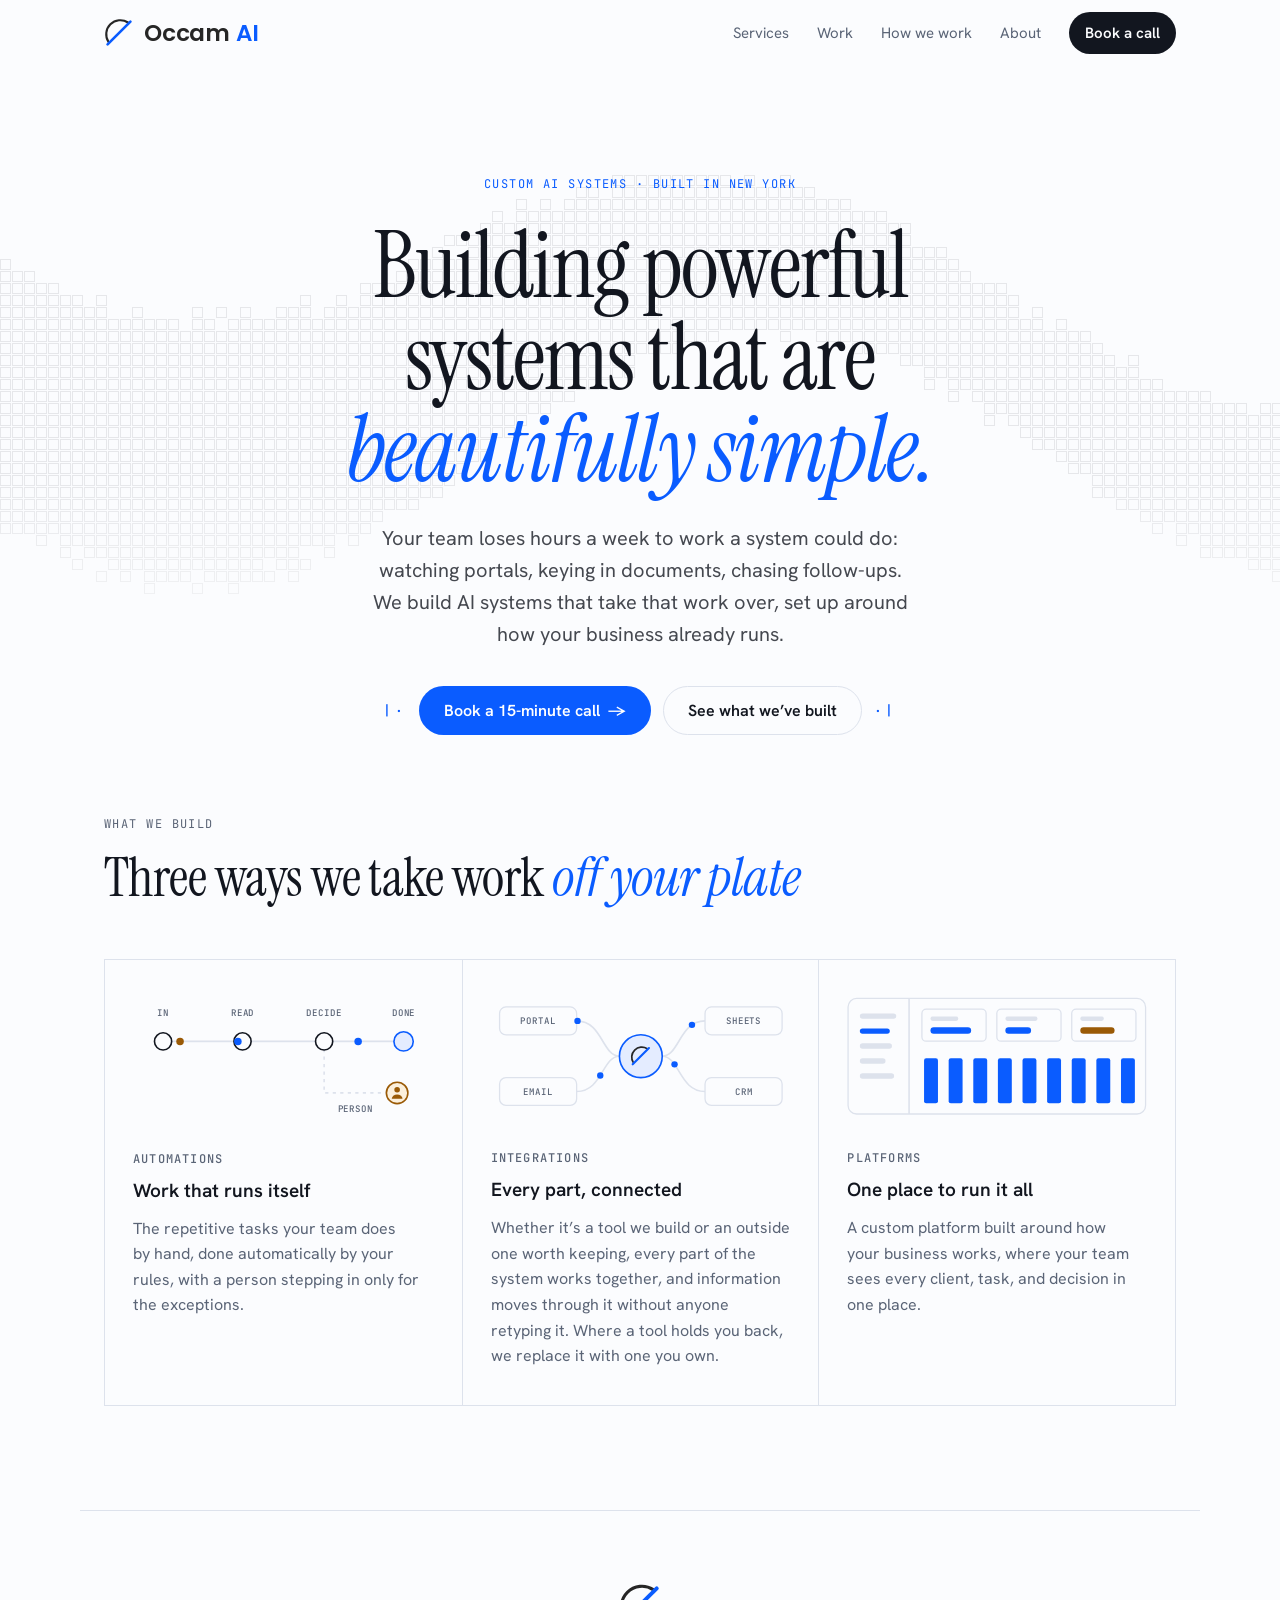
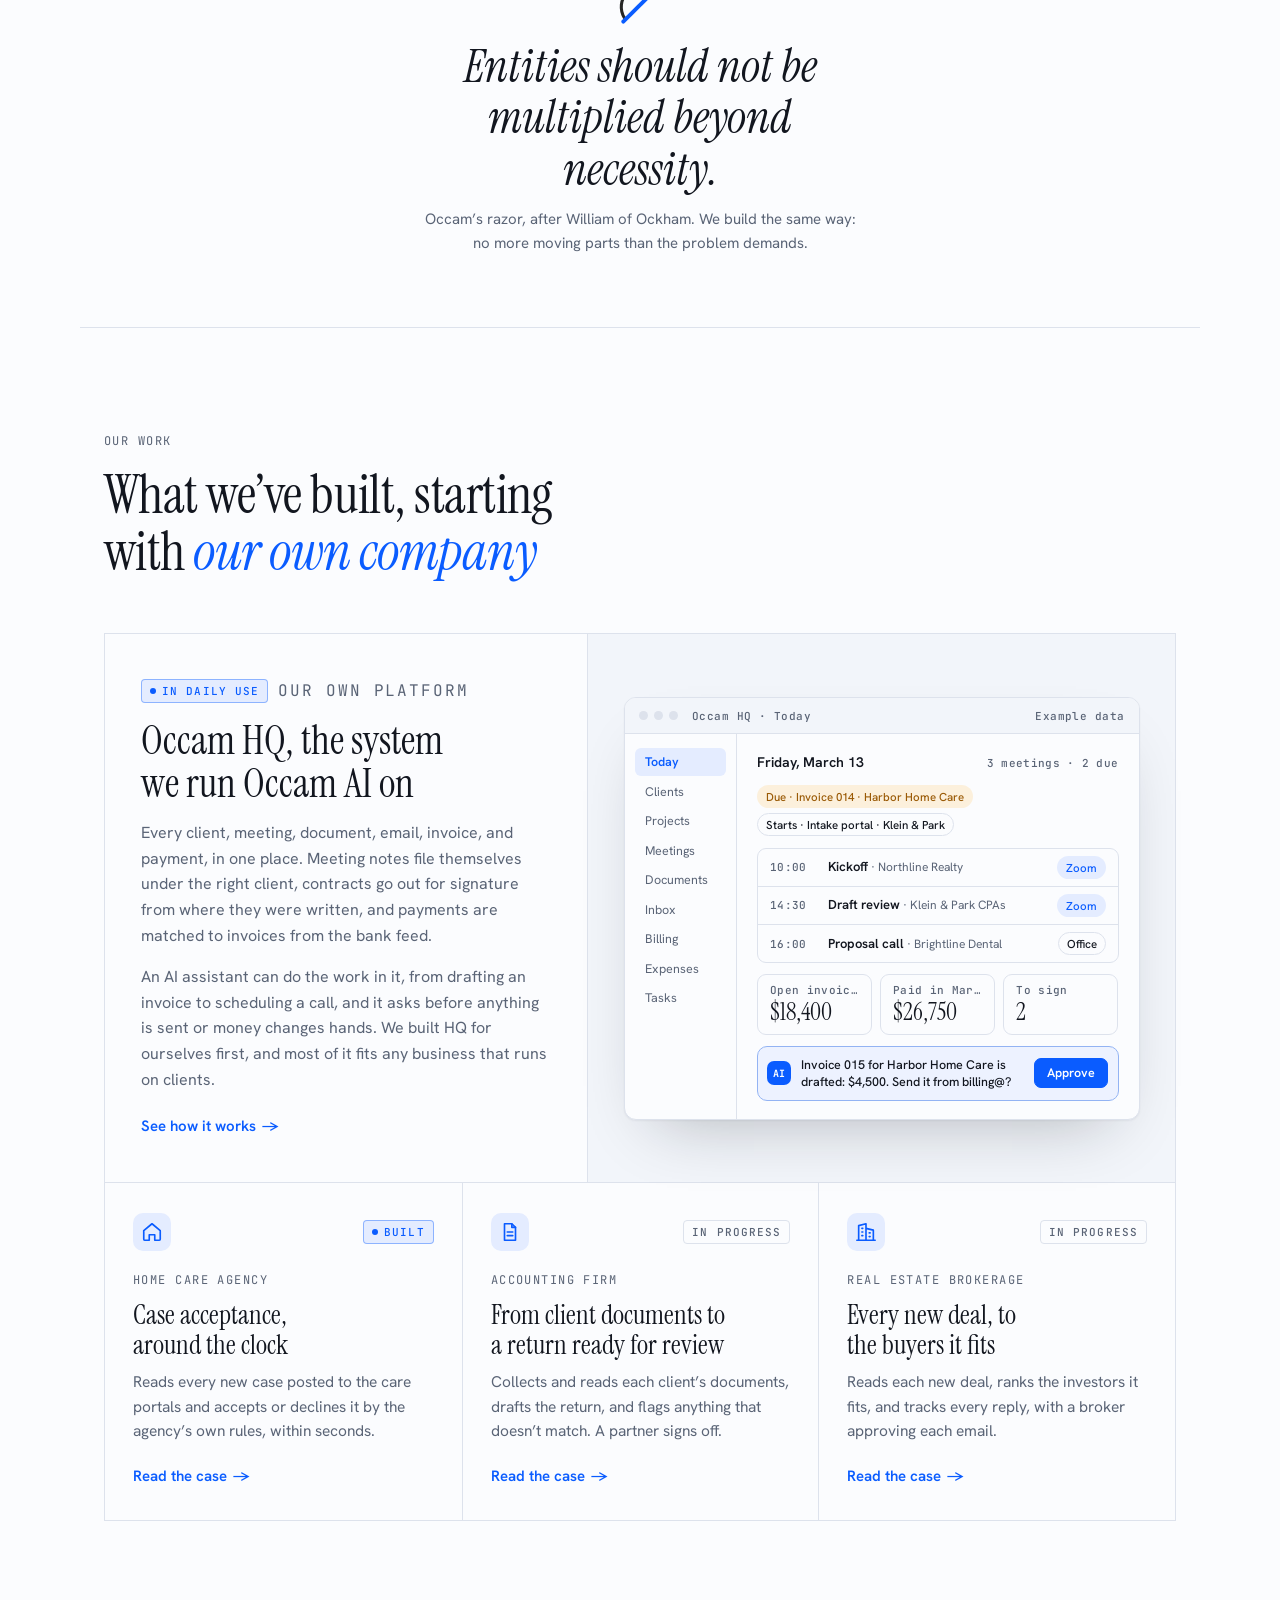
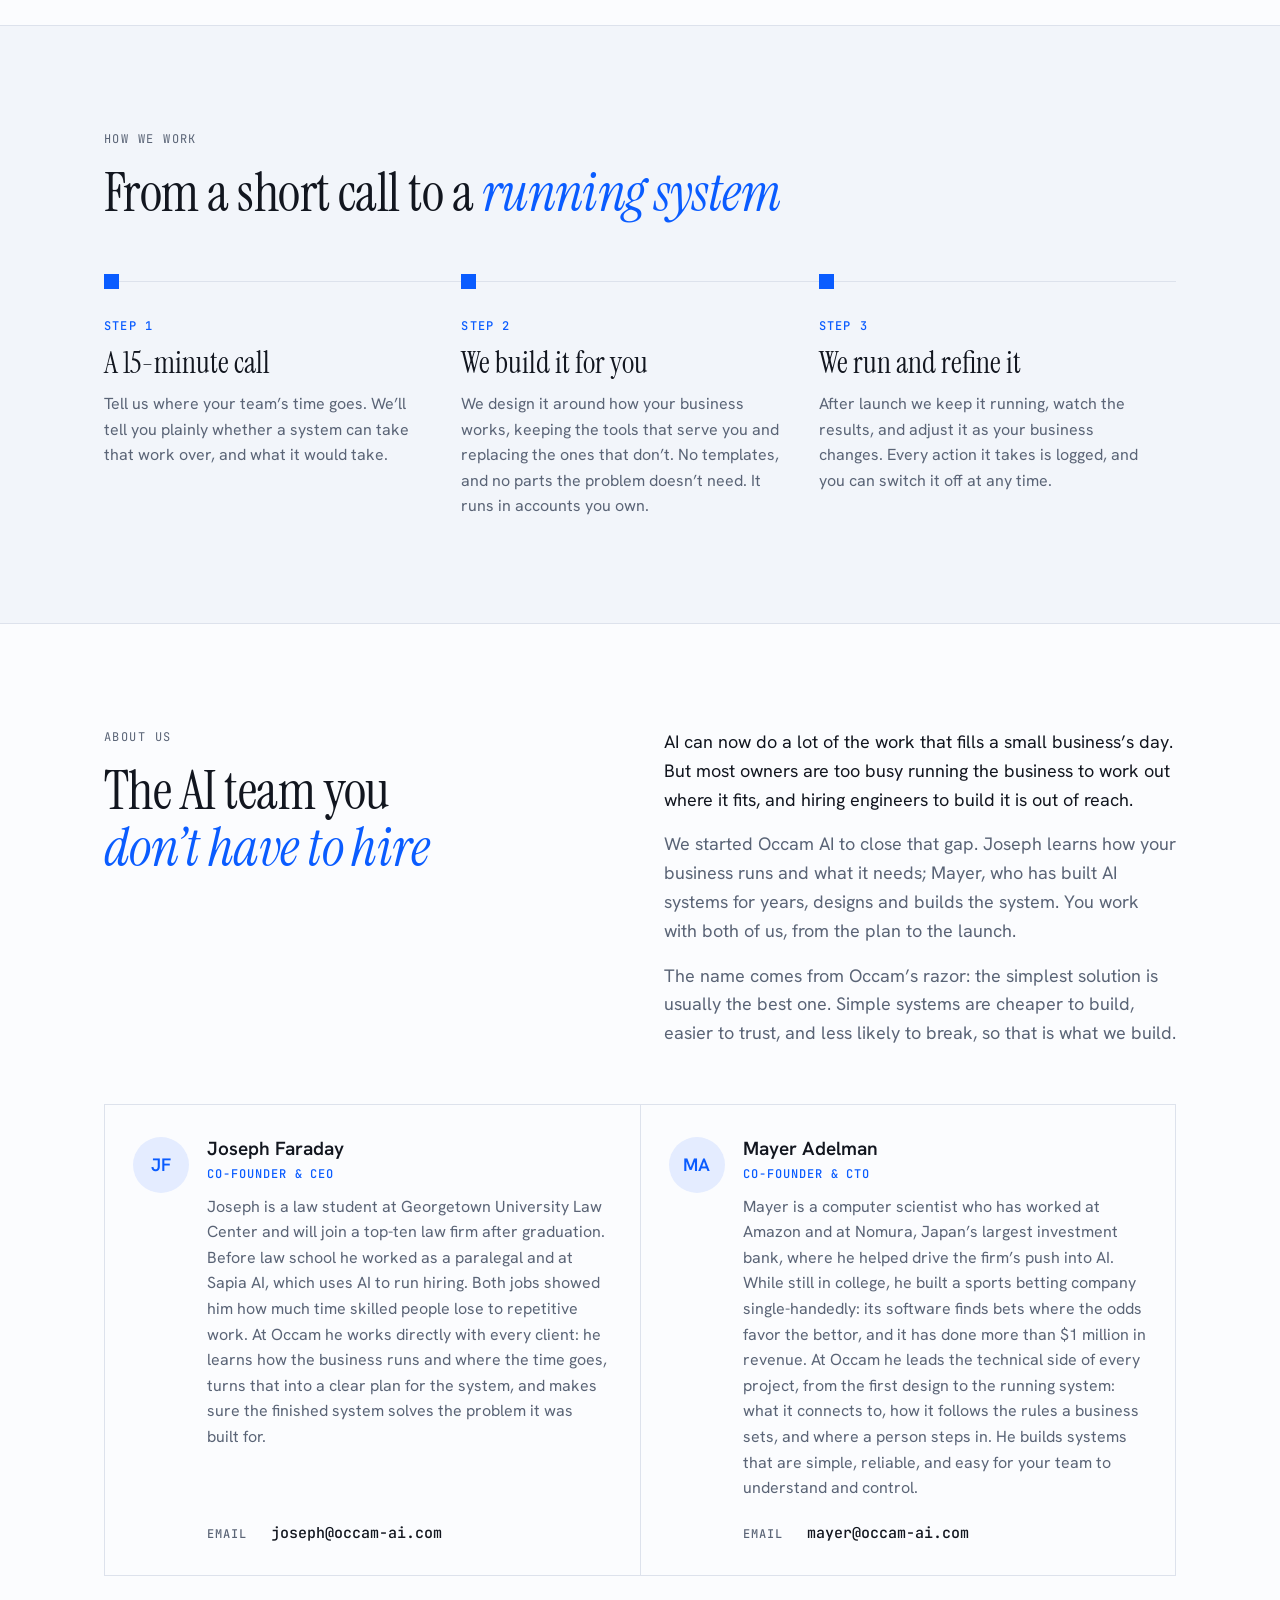
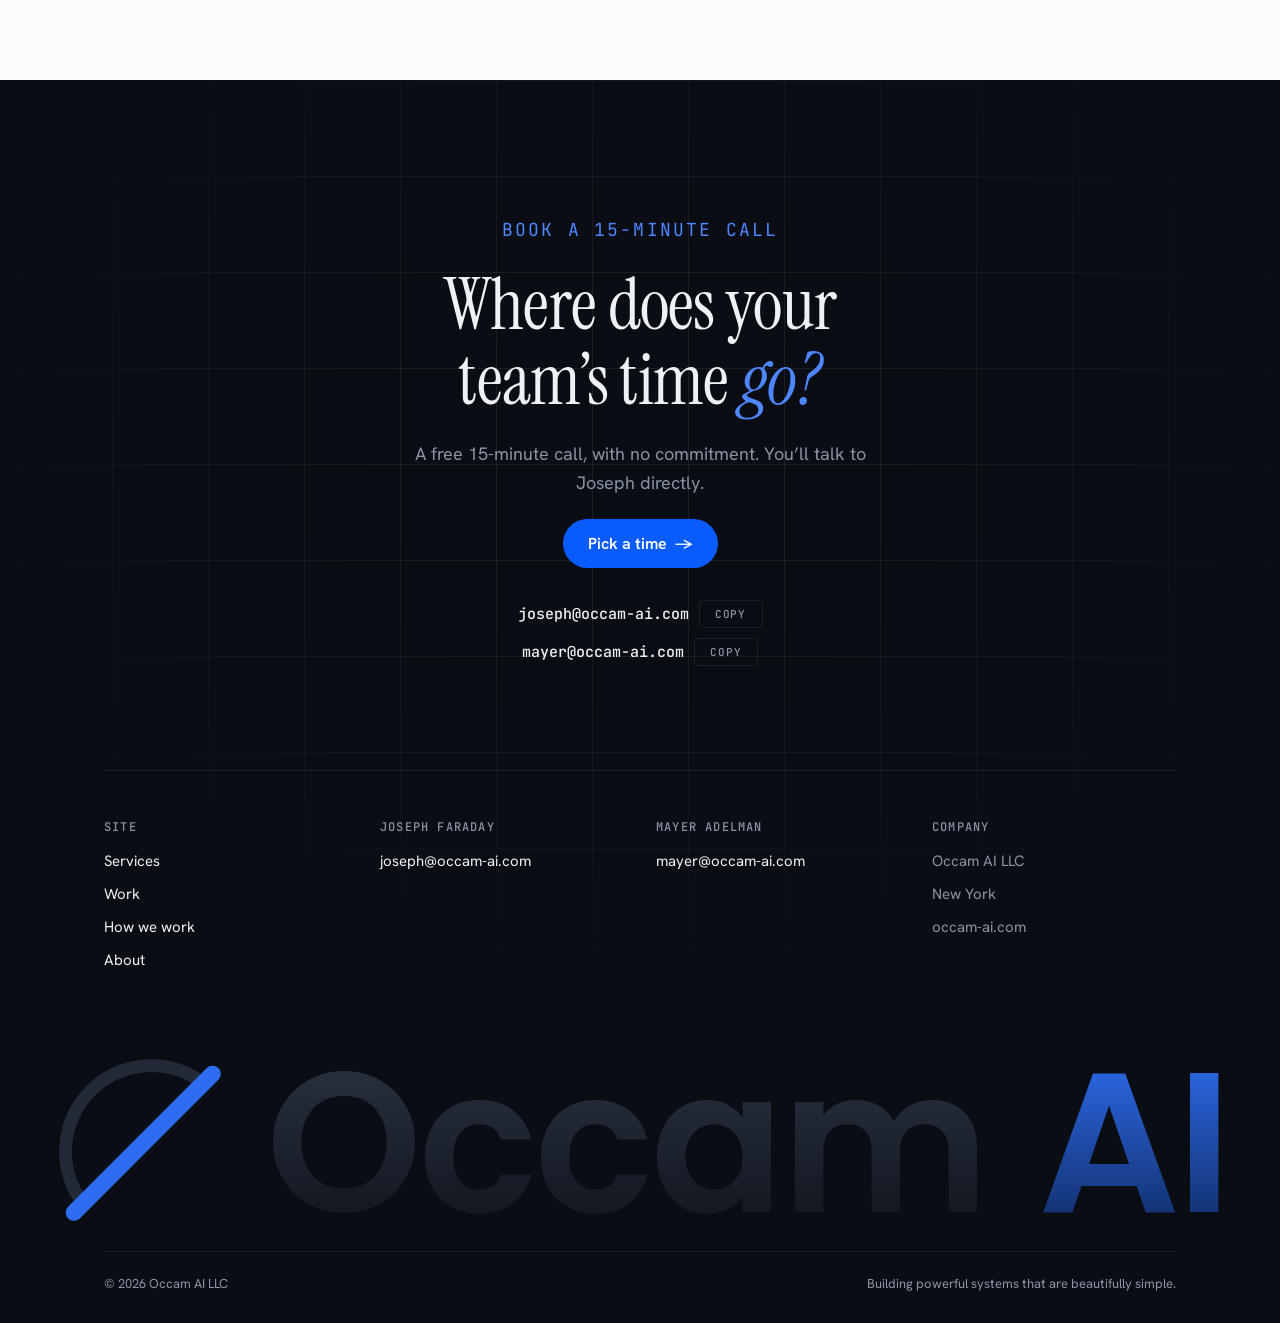
==== commit b61a9ac0: "Landing page: services first, Occam HQ featured, a page per project The three-feed hero screen neede" ====
--- a/index.html
+++ b/index.html
@@ -25,453 +25,7 @@
 <link rel="preconnect" href="https://fonts.googleapis.com">
 <link rel="preconnect" href="https://fonts.gstatic.com" crossorigin>
 <link rel="stylesheet" href="https://fonts.googleapis.com/css2?family=Poppins:wght@600&family=Hanken+Grotesk:wght@400;500;600;700&family=Instrument+Serif:ital@0;1&family=JetBrains+Mono:wght@400;500&display=swap">
-<style>
-/* Layout: a centered hero over a drifting grid ribbon, ruled "blueprint" bands for the work,
-   and a dark closing section. The logo's blue razor line is the one accent throughout. */
-:root {
-  --bg: #fbfcfe;
-  --surface: #f2f5fa;
-  --fg: #12161f;
-  --muted: #5a6476;
-  --line: #dde2ec;
-  --accent: #0a5cff;
-  --ink: #262626;
-  --accent-soft: #e4ecff;
-  --grid-line: rgba(18, 22, 31, 0.085);
-  --step-bg: #12161f; --step-fg: #fbfcfe; --step-muted: #c3cad6; --step-n: #8fb1ff;
-  --amber: #9a5a06; --amber-soft: #fcf0dc;
-  --shadow: 0 1px 2px rgba(18, 22, 31, .05), 0 30px 64px -32px rgba(18, 22, 31, .3);
-  --font-display: "Instrument Serif", Georgia, "Times New Roman", serif;
-  --font-body: "Hanken Grotesk", system-ui, -apple-system, "Segoe UI", sans-serif;
-  --font-mono: "JetBrains Mono", ui-monospace, "SF Mono", Menlo, monospace;
-  --font-brand: "Poppins", "Hanken Grotesk", system-ui, sans-serif;
-  --max: 1120px;
-  color-scheme: light;
-}
-@media (prefers-color-scheme: dark) {
-  :root:not([data-theme="light"]) {
-    --bg: #0c0f15; --surface: #131822; --fg: #e8ecf3; --muted: #97a1b3;
-    --line: #242c39; --accent: #4d86ff; --ink: #eef1f6; --accent-soft: #18223a;
-    --grid-line: rgba(232, 236, 243, 0.075); color-scheme: dark;
-    --step-bg: #18223a; --step-fg: #f3f6fb; --step-muted: #b4bfd2; --step-n: #8fb1ff;
-    --amber: #f0b45a; --amber-soft: #2b2214; --shadow: 0 1px 2px rgba(0, 0, 0, .3), 0 30px 64px -32px rgba(0, 0, 0, .8);
-  }
-}
-:root[data-theme="dark"] {
-  --bg: #0c0f15; --surface: #131822; --fg: #e8ecf3; --muted: #97a1b3;
-  --line: #242c39; --accent: #4d86ff; --ink: #eef1f6; --accent-soft: #18223a;
-  --grid-line: rgba(232, 236, 243, 0.075); color-scheme: dark;
-  --step-bg: #18223a; --step-fg: #f3f6fb; --step-muted: #b4bfd2; --step-n: #8fb1ff;
-  --amber: #f0b45a; --amber-soft: #2b2214; --shadow: 0 1px 2px rgba(0, 0, 0, .3), 0 30px 64px -32px rgba(0, 0, 0, .8);
-}
-* { box-sizing: border-box; }
-html { scroll-behavior: smooth; scroll-padding-top: 76px; }
-@media (prefers-reduced-motion: reduce) { html { scroll-behavior: auto; } }
-body {
-  margin: 0; background: var(--bg); color: var(--fg);
-  font-family: var(--font-body); font-size: 17px; line-height: 1.6;
-  -webkit-font-smoothing: antialiased; overflow-x: clip;
-}
-a { color: inherit; }
-::selection { background: var(--accent); color: #fff; }
-.skip { position: absolute; left: 16px; top: -64px; z-index: 30; background: var(--fg); color: var(--bg); padding: 10px 16px; border-radius: 999px; font-weight: 600; font-size: 15px; text-decoration: none; transition: top .15s; }
-.skip:focus { top: 12px; }
-a:focus-visible, button:focus-visible { outline: 2px solid var(--accent); outline-offset: 3px; border-radius: 4px; }
-.wrap { max-width: var(--max); margin: 0 auto; padding-inline: 24px; }
-@media (max-width: 480px) { .wrap { padding-inline: 16px; } }
-
-/* Nav */
-header.nav {
-  position: sticky; top: 0; z-index: 20; padding-top: env(safe-area-inset-top, 0px);
-  background: color-mix(in srgb, var(--bg) 86%, transparent);
-  backdrop-filter: blur(12px); -webkit-backdrop-filter: blur(12px);
-  border-bottom: 1px solid transparent; transition: border-color .2s, background .2s;
-}
-header.nav.scrolled { border-bottom-color: var(--line); }
-.nav .wrap { display: flex; align-items: center; justify-content: space-between; gap: 16px; padding-block: 12px; }
-.wordmark { display: inline-flex; align-items: center; gap: 10px; font-family: var(--font-brand); font-weight: 600; font-size: 23px; letter-spacing: -0.01em; text-decoration: none; color: var(--ink); }
-.wordmark b { font-weight: 600; }
-.wordmark .mark { width: 30px; height: 30px; flex: none; }
-.wordmark span { color: var(--accent); margin-left: -0.15em; }
-.nav nav { display: flex; align-items: center; gap: 28px; font-size: 15px; }
-.nav nav a { text-decoration: none; color: var(--muted); transition: color .15s; }
-.nav nav a:hover, .nav nav a[aria-current] { color: var(--fg); }
-.nav nav a:not(.nav-cta) { position: relative; padding-block: 6px; }
-.nav nav a:not(.nav-cta)::after { content: ""; position: absolute; left: 0; right: 0; bottom: 0; height: 1.5px; background: var(--accent); transform: scaleX(0); transform-origin: left; transition: transform .25s ease; }
-.nav nav a[aria-current]::after { transform: scaleX(1); }
-@media (prefers-reduced-motion: reduce) { .nav nav a:not(.nav-cta)::after, .skip, .btn .arrow, .cell::after, .flow li, .flow li::before { transition: none; } }
-.nav nav a.nav-cta {
-  color: var(--bg); background: var(--fg); font-weight: 600; padding: 9px 16px; border-radius: 999px;
-}
-.nav nav a.nav-cta:hover { color: var(--bg); background: var(--accent); }
-@media (max-width: 720px) { .nav nav a:not(.nav-cta) { display: none; } }
-
-/* Type */
-.eyebrow { font-family: var(--font-mono); font-size: 12px; letter-spacing: 0.12em; text-transform: uppercase; color: var(--muted); margin: 0; }
-.eyebrow.blue { color: var(--accent); }
-h1, h2, h3 { text-wrap: balance; margin: 0; }
-h1 { font-family: var(--font-display); font-weight: 400; font-size: clamp(46px, 7.6vw, 92px); line-height: 1; letter-spacing: -0.02em; }
-h1 em, h2 em { font-style: italic; color: var(--accent); }
-h2 { font-family: var(--font-display); font-weight: 400; font-size: clamp(34px, 4.6vw, 54px); line-height: 1.05; letter-spacing: -0.01em; }
-h3 { font-size: 19px; font-weight: 600; line-height: 1.3; }
-p { margin: 0; text-wrap: pretty; }
-.lede { font-size: clamp(18px, 2vw, 20px); color: var(--muted); max-width: 56ch; }
-
-section { padding-block: 104px; }
-@media (max-width: 640px) { section { padding-block: 68px; } }
-.section-head { display: grid; gap: 16px; margin-bottom: 52px; max-width: 720px; }
-
-/* Buttons */
-.btn {
-  display: inline-flex; align-items: center; gap: 8px; padding: 13px 24px; border-radius: 999px;
-  font: 600 16px var(--font-body); text-decoration: none; border: 1px solid transparent; cursor: pointer;
-  transition: background .15s, border-color .15s, transform .15s;
-}
-.btn-primary { background: #0a5cff; color: #fff; }
-.btn-primary:hover { background: #0047d6; }
-.btn:active { transform: translateY(1px); }
-.btn-ghost { border-color: var(--line); color: var(--fg); background: var(--bg); }
-.btn-ghost:hover { border-color: var(--muted); }
-.btn .arrow { transition: transform .15s; }
-.btn:hover .arrow { transform: translateX(3px); }
-
-/* Hero */
-.hero { position: relative; padding-block: 0; overflow: hidden; }
-#grid { position: absolute; inset: 0; width: 100%; height: 100%; pointer-events: none;
-  -webkit-mask-image: linear-gradient(to bottom, #000 55%, transparent 92%);
-          mask-image: linear-gradient(to bottom, #000 55%, transparent 92%); }
-.hero-inner { position: relative; display: grid; justify-items: center; text-align: center; gap: 26px; padding-block: 108px 72px; }
-.hero-inner h1 { max-width: 17ch; }
-.hero-inner .lede { max-width: 50ch; color: var(--fg); opacity: .78; }
-.actions { display: flex; flex-wrap: wrap; justify-content: center; align-items: center; gap: 12px; margin-top: 10px; }
-.ticks { font: 500 13px var(--font-mono); color: var(--accent); letter-spacing: 0.3em; user-select: none; }
-@media (max-width: 640px) { .hero-inner { padding-block: 84px 48px; } .ticks { display: none; } .hero-screen { margin-bottom: 64px; } }
-
-/* Industries panel */
-.panel { position: relative; background: var(--bg); border: 1px solid var(--line); margin-bottom: 96px; }
-.panel-label { text-align: center; padding: 26px 16px; border-bottom: 1px solid var(--line); }
-.panel-label .eyebrow { color: var(--accent); }
-.panel-grid { display: grid; grid-template-columns: repeat(4, 1fr); }
-.cell { padding: 26px 24px 28px; display: grid; gap: 8px; align-content: start; min-width: 0; position: relative; border-left: 1px solid var(--line); }
-.cell:first-child { border-left: 0; }
-.cell::after { content: ""; position: absolute; left: -1px; right: -1px; bottom: -1px; height: 2px; background: var(--accent); transform: scaleX(0); transform-origin: left; transition: transform .35s ease; }
-.cell:hover::after { transform: scaleX(1); }
-.cell h3 { font-size: 17px; }
-.cell p { color: var(--muted); font-size: 15px; line-height: 1.5; }
-@media (max-width: 900px) {
-  .panel-grid { grid-template-columns: repeat(2, 1fr); }
-  .cell:nth-child(odd) { border-left: 0; }
-  .cell:nth-child(n+3) { border-top: 1px solid var(--line); }
-}
-@media (max-width: 520px) {
-  .panel-grid { grid-template-columns: 1fr; }
-  .cell { border-left: 0; }
-  .cell + .cell { border-top: 1px solid var(--line); }
-  .panel { margin-bottom: 64px; }
-}
-
-/* Razor band */
-.razor { padding-block: 0; }
-.razor .wrap { position: relative; display: grid; justify-items: center; text-align: center; gap: 14px; padding-block: 72px; border-block: 1px solid var(--line); overflow: hidden; }
-.razor svg { width: 44px; height: 44px; color: var(--ink); }
-.razor blockquote { margin: 0; display: grid; gap: 12px; justify-items: center; }
-.razor q { font-family: var(--font-display); font-style: italic; font-size: clamp(28px, 4vw, 46px); line-height: 1.12; quotes: none; max-width: 22ch; }
-.razor cite { font-style: normal; font-size: 15px; color: var(--muted); max-width: 54ch; }
-
-/* Work: ruled blueprint bands */
-.work { padding-bottom: 0; }
-.work-head { display: grid; grid-template-columns: 1.25fr 1fr; border: 1px solid var(--line); border-bottom: 0; }
-.work-head > div { padding: 36px; display: grid; gap: 14px; align-content: end; }
-.work-head > div + div { border-left: 1px solid var(--line); }
-.work-head p:not(.eyebrow) { color: var(--muted); }
-.case { position: relative; display: grid; grid-template-columns: minmax(0, 0.85fr) minmax(0, 1.15fr); border: 1px solid var(--line); border-bottom: 0; }
-.case:last-child { border-bottom: 1px solid var(--line); }
-.case::before, .case::after { content: "+"; position: absolute; font: 400 14px/1 var(--font-mono); color: var(--muted); opacity: .6; }
-.case::before { left: 10px; top: 10px; }
-.case::after { right: 10px; bottom: 10px; }
-.case-info { padding: 44px 36px; display: grid; gap: 14px; align-content: start; border-right: 1px solid var(--line); }
-.case-info .sticky { position: sticky; top: 100px; display: grid; gap: 14px; }
-.case-meta { display: flex; flex-wrap: wrap; align-items: center; gap: 10px; }
-.tag { font: 500 11px var(--font-mono); letter-spacing: 0.1em; text-transform: uppercase; padding: 4px 8px; border: 1px solid var(--line); border-radius: 4px; color: var(--muted); }
-.tag.live { color: var(--accent); border-color: color-mix(in srgb, var(--accent) 40%, transparent); background: var(--accent-soft); }
-.case-info h3 { font-family: var(--font-display); font-weight: 400; font-size: clamp(28px, 3vw, 36px); line-height: 1.08; }
-.case-info p { color: var(--muted); font-size: 16px; }
-.flow { list-style: none; margin: 0; padding: 36px 0; display: grid; align-content: center; gap: 6px; }
-.flow li {
-  position: relative; display: grid; grid-template-columns: 34px minmax(0, 190px) minmax(0, 1fr) 8px; gap: 14px; align-items: center;
-  padding: 15px 20px 15px 24px; color: var(--fg);
-  transition: background .25s ease, color .25s ease;
-}
-.flow .n { font: 500 12px var(--font-mono); letter-spacing: 0.08em; color: var(--accent); }
-.flow strong { font-size: 15px; font-weight: 700; letter-spacing: 0.03em; text-transform: uppercase; }
-.flow .d { font-size: 15px; line-height: 1.45; color: var(--muted); transition: color .25s ease; }
-.flow .dot { width: 8px; height: 8px; background: var(--accent); opacity: 0; transition: opacity .25s ease; }
-.flow li::before { content: ""; position: absolute; left: 0; top: 50%; width: 14px; height: 1px; background: var(--accent); transform: scaleX(0); transform-origin: left; transition: transform .3s ease; }
-.flow li.on { background: var(--step-bg); color: var(--step-fg); }
-.flow li.on .d { color: var(--step-muted); }
-.flow li.on .n { color: var(--step-n); }
-.flow li.on .dot { opacity: 1; }
-.flow li.on::before { transform: scaleX(1); }
-@media (max-width: 900px) {
-  .work-head, .case { grid-template-columns: 1fr; }
-  .work-head > div + div { border-left: 0; border-top: 1px solid var(--line); }
-  .work-head > div { padding: 28px 24px; }
-  .case-info { border-right: 0; border-bottom: 1px solid var(--line); padding: 36px 24px 28px; }
-  .case-info .sticky { position: static; }
-  .flow { padding: 16px 0; }
-}
-@media (max-width: 560px) {
-  .flow li { grid-template-columns: 30px minmax(0, 1fr); padding: 14px 16px; row-gap: 4px; }
-  .flow .d { grid-column: 2; }
-  .flow .dot { display: none; }
-}
-
-/* Services */
-.services { display: grid; grid-template-columns: repeat(3, 1fr); border: 1px solid var(--line); }
-.service { padding: 32px 28px 36px; display: grid; gap: 12px; align-content: start; min-width: 0; position: relative; transition: background .2s; }
-.service + .service { border-left: 1px solid var(--line); }
-.service:hover { background: var(--surface); }
-.service p { color: var(--muted); font-size: 16px; }
-.service .label { font: 500 12px var(--font-mono); letter-spacing: 0.1em; text-transform: uppercase; color: var(--muted); }
-@media (max-width: 820px) {
-  .services { grid-template-columns: 1fr; }
-  .service + .service { border-left: 0; border-top: 1px solid var(--line); }
-}
-
-/* Process */
-.alt { background: var(--surface); border-block: 1px solid var(--line); }
-.steps { list-style: none; margin: 0; padding: 0; display: grid; grid-template-columns: repeat(3, 1fr); gap: 0; position: relative; }
-.steps::before { content: ""; position: absolute; left: 0; right: 0; top: 7px; height: 1px; background: var(--line); }
-.steps li { display: grid; gap: 12px; align-content: start; min-width: 0; padding-right: 36px; position: relative; padding-top: 44px; }
-.steps li::before { content: ""; position: absolute; left: 0; top: 0; width: 15px; height: 15px; background: var(--accent); }
-.steps .when { font: 500 12px var(--font-mono); letter-spacing: 0.1em; text-transform: uppercase; color: var(--accent); }
-.steps h3 { font-family: var(--font-display); font-weight: 400; font-size: 30px; line-height: 1.1; }
-.steps p { color: var(--muted); font-size: 16px; }
-@media (max-width: 760px) {
-  .steps { grid-template-columns: 1fr; gap: 36px; }
-  .steps::before { left: 7px; right: auto; top: 0; bottom: 0; width: 1px; height: auto; }
-  .steps li { padding: 0 0 0 40px; }
-}
-
-/* About */
-.about { display: grid; gap: 56px; }
-.about-story { display: grid; grid-template-columns: 1fr 1fr; gap: 48px; align-items: start; }
-.about-story .head { display: grid; gap: 16px; }
-.story { display: grid; gap: 16px; }
-.story p { color: var(--muted); font-size: 18px; }
-.story p:first-child { color: var(--fg); }
-@media (max-width: 820px) { .about-story { grid-template-columns: 1fr; gap: 24px; } }
-.team { display: grid; grid-template-columns: repeat(2, 1fr); border: 1px solid var(--line); }
-.person { display: grid; grid-template-columns: 56px 1fr; gap: 18px; align-items: stretch; padding: 32px 28px; min-width: 0; }
-.person + .person { border-left: 1px solid var(--line); }
-.initials {
-  width: 56px; height: 56px; align-self: start; border-radius: 50%; background: var(--accent-soft); color: var(--accent);
-  display: grid; place-items: center; font: 600 18px var(--font-body); letter-spacing: 0.02em;
-  position: relative; overflow: hidden;
-}
-/* The photo from Occam HQ covers the initials; if it fails to load it removes itself and the initials show. */
-.initials img { position: absolute; inset: 0; width: 100%; height: 100%; object-fit: cover; border-radius: 50%; color: transparent; }
-.person .role { font: 500 12px var(--font-mono); color: var(--accent); letter-spacing: 0.08em; text-transform: uppercase; margin-bottom: 8px; }
-.person-body { display: flex; flex-direction: column; gap: 4px; min-width: 0; height: 100%; }
-.person-body > p:not(.role) { color: var(--muted); font-size: 16px; }
-.contact-lines { margin: auto 0 0; padding-top: 18px; display: grid; gap: 6px; }
-.contact-lines div { display: grid; grid-template-columns: 56px 1fr; gap: 8px; align-items: baseline; }
-.contact-lines dt { font: 500 12px var(--font-mono); letter-spacing: 0.08em; text-transform: uppercase; color: var(--muted); }
-.contact-lines dd { margin: 0; font: 500 15px var(--font-mono); min-width: 0; overflow-wrap: anywhere; }
-.contact-lines a { color: var(--fg); text-decoration: none; }
-.contact-lines a:hover { color: var(--accent); }
-@media (max-width: 820px) {
-  .team { grid-template-columns: 1fr; }
-  .person + .person { border-left: 0; border-top: 1px solid var(--line); }
-  .person { padding: 26px 20px; }
-}
-
-/* Closing: dark, gridded, regardless of theme */
-.closing {
-  --d-bg: #0a0d13; --d-fg: #eef1f6; --d-muted: #8a94a7; --d-line: rgba(255, 255, 255, 0.075); --d-accent: #4d86ff;
-  position: relative; background: var(--d-bg); color: var(--d-fg); padding-block: 0; overflow: hidden;
-}
-.closing::before {
-  content: ""; position: absolute; inset: 0; pointer-events: none;
-  background-image: linear-gradient(var(--d-line) 1px, transparent 1px), linear-gradient(90deg, var(--d-line) 1px, transparent 1px);
-  background-size: 96px 96px; background-position: center top;
-  -webkit-mask-image: radial-gradient(ellipse 75% 60% at 50% 30%, #000 20%, transparent 78%);
-          mask-image: radial-gradient(ellipse 75% 60% at 50% 30%, #000 20%, transparent 78%);
-}
-.closing .wrap { position: relative; }
-.cta { display: grid; justify-items: center; text-align: center; gap: 22px; padding-block: 136px 104px; }
-.cta h2 { font-size: clamp(40px, 6vw, 72px); color: var(--d-fg); max-width: 14ch; }
-.cta h2 em { color: var(--d-accent); }
-.cta > p { color: var(--d-muted); max-width: 46ch; font-size: 18px; }
-.email-list { display: grid; gap: 10px; justify-items: center; margin-top: 10px; }
-.email-row { display: flex; flex-wrap: wrap; gap: 10px; align-items: center; justify-content: center; }
-.email { font: 500 15px var(--font-mono); user-select: all; color: var(--d-fg); text-decoration: none; word-break: break-all; }
-.email:hover { color: var(--d-accent); }
-.copy {
-  font: 500 11px var(--font-mono); letter-spacing: 0.08em; text-transform: uppercase; padding: 6px 10px; border-radius: 4px; cursor: pointer;
-  background: transparent; color: var(--d-muted); border: 1px solid var(--d-line); min-width: 64px;
-}
-.copy:hover { color: var(--d-fg); border-color: var(--d-muted); }
-.closing a:focus-visible, .closing button:focus-visible { outline-color: var(--d-accent); }
-
-.foot-cols { display: grid; grid-template-columns: repeat(4, 1fr); gap: 32px; padding-block: 48px; border-top: 1px solid var(--d-line); font-size: 15px; }
-.foot-cols h4 { margin: 0 0 14px; font: 500 12px var(--font-mono); letter-spacing: 0.1em; text-transform: uppercase; color: var(--d-muted); }
-.foot-cols ul { list-style: none; margin: 0; padding: 0; display: grid; gap: 9px; }
-.foot-cols a { text-decoration: none; color: var(--d-fg); overflow-wrap: anywhere; }
-.foot-cols a:hover { color: var(--d-accent); }
-.foot-cols li { color: var(--d-muted); }
-@media (max-width: 760px) { .foot-cols { grid-template-columns: repeat(2, 1fr); } .cta { padding-block: 96px 72px; } }
-
-.bigmark {
-  display: flex; align-items: center; justify-content: center; gap: 0.16em; padding-block: 24px 8px;
-  font-family: var(--font-brand); font-weight: 600; font-size: clamp(54px, 15.5vw, 212px); line-height: 1; letter-spacing: -0.02em;
-  white-space: nowrap; user-select: none;
-}
-.bigmark svg { width: 0.92em; height: 0.92em; flex: none; color: #232a37; }
-.bigmark .o { background: linear-gradient(180deg, #2b3342 0%, #131822 85%); -webkit-background-clip: text; background-clip: text; color: transparent; }
-.bigmark .a { background: linear-gradient(180deg, #2f6df0 0%, #12306e 90%); -webkit-background-clip: text; background-clip: text; color: transparent; margin-left: 0.1em; }
-.legal { display: flex; flex-wrap: wrap; justify-content: space-between; gap: 12px; padding-block: 22px 28px; font-size: 13px; color: var(--d-muted); border-top: 1px solid var(--d-line); }
-
-/* Screens: small working mock-ups of the systems, drawn in HTML so they stay sharp and follow the theme.
-   The names and figures in them are examples. */
-.screen { position: relative; border: 1px solid var(--line); border-radius: 12px; background: var(--bg); box-shadow: var(--shadow); overflow: hidden; text-align: left; font-size: 13px; line-height: 1.4; container-type: inline-size; }
-.chrome { display: flex; align-items: center; gap: 6px; height: 36px; padding: 0 14px; border-bottom: 1px solid var(--line); background: var(--surface); font: 500 11px var(--font-mono); letter-spacing: .04em; color: var(--muted); white-space: nowrap; }
-.chrome i { width: 9px; height: 9px; border-radius: 50%; background: var(--line); flex: none; }
-.chrome .t { margin-left: 8px; overflow: hidden; text-overflow: ellipsis; }
-.chrome .r { margin-left: auto; padding-left: 12px; }
-.live { display: inline-flex; align-items: center; gap: 6px; color: var(--accent); }
-.live::before { content: ""; width: 6px; height: 6px; border-radius: 50%; background: currentColor; animation: pulse 1.8s ease-in-out infinite; }
-@keyframes pulse { 50% { opacity: .25; } }
-.mono { font: 500 11px var(--font-mono); letter-spacing: .03em; color: var(--muted); white-space: nowrap; }
-.chip { display: inline-flex; align-items: center; justify-self: start; gap: 5px; padding: 2px 8px; border-radius: 999px; font: 500 11.5px/1.5 var(--font-body); border: 1px solid var(--line); color: var(--fg); background: var(--bg); white-space: nowrap; }
-.chip.b { color: var(--accent); background: var(--accent-soft); border-color: transparent; }
-.chip.a { color: var(--amber); background: var(--amber-soft); border-color: transparent; }
-.chip.g { color: var(--muted); background: var(--surface); border-color: transparent; }
-.chips { display: flex; flex-wrap: wrap; gap: 5px; min-width: 0; }
-
-.panes { position: relative; height: 318px; }
-.pane { display: none; position: absolute; inset: 0; padding: 18px 20px; flex-direction: column; gap: 11px; }
-.pane:first-child { display: flex; }
-.js .pane { display: flex; opacity: 0; visibility: hidden; transition: opacity .3s ease, visibility 0s .3s; }
-.js .pane.on { opacity: 1; visibility: visible; transition: opacity .35s ease .08s; }
-.js .pane .st { opacity: 0; }
-.js .pane.on .st { animation: rise .45s cubic-bezier(.2, .7, .2, 1) both; animation-delay: calc(var(--i, 0) * 130ms + 140ms); }
-.js .pane.on .st.fl { animation-name: rise, flash; animation-duration: .45s, 1.6s; }
-@keyframes rise { from { opacity: 0; transform: translateY(6px); } to { opacity: 1; transform: none; } }
-@keyframes flash { 0%, 30% { background: var(--accent-soft); } 100% { background: transparent; } }
-.ph { display: flex; align-items: center; justify-content: space-between; gap: 12px; min-height: 22px; }
-.ph b { font-size: 14px; font-weight: 600; }
-.rows { display: grid; border: 1px solid var(--line); border-radius: 9px; overflow: hidden; }
-.row { display: grid; grid-template-columns: var(--cols, 104px minmax(0, 1fr)); gap: 12px; align-items: center; padding: 7px 12px; min-width: 0; min-height: 36px; }
-.row + .row { border-top: 1px solid var(--line); }
-.row .k { color: var(--muted); font-size: 12.5px; white-space: nowrap; }
-.row .v { font-weight: 600; min-width: 0; overflow: hidden; text-overflow: ellipsis; white-space: nowrap; }
-.rows.wrap .v { white-space: normal; }
-.row .v small { font-weight: 400; color: var(--muted); font-size: 12px; }
-.ok { width: 16px; height: 16px; border-radius: 50%; background: var(--accent); color: #fff; display: inline-grid; place-items: center; font-size: 9.5px; font-weight: 700; flex: none; }
-.ok.a { background: var(--amber); }
-.ok.o { background: transparent; border: 1.5px dashed var(--line); }
-.toggle { width: 30px; height: 17px; border-radius: 999px; background: var(--accent); position: relative; flex: none; }
-.toggle::after { content: ""; position: absolute; top: 2px; right: 2px; width: 13px; height: 13px; border-radius: 50%; background: #fff; }
-.verdict { display: flex; align-items: center; justify-content: space-between; gap: 12px; padding: 10px 14px; border-radius: 9px; background: var(--accent); color: #fff; font-weight: 600; }
-.verdict .mono { color: rgba(255, 255, 255, .78); }
-.btnx { display: inline-flex; align-items: center; padding: 5px 12px; border-radius: 7px; font-weight: 600; font-size: 12.5px; border: 1px solid var(--line); white-space: nowrap; }
-.btnx.p { background: var(--accent); border-color: var(--accent); color: #fff; }
-.track { height: 6px; border-radius: 3px; background: var(--surface); overflow: hidden; }
-.track > i { display: block; height: 100%; width: var(--w); border-radius: 3px; background: var(--accent); transform-origin: left; }
-.js .pane.on .track > i { animation: grow 1s cubic-bezier(.2, .7, .2, 1) both; animation-delay: calc(var(--i, 0) * 130ms + 260ms); }
-@keyframes grow { from { transform: scaleX(0); } }
-.read { display: grid; grid-template-columns: 96px minmax(0, 1fr); gap: 14px; align-items: start; }
-.doc { position: relative; border: 1px solid var(--line); border-radius: 6px; padding: 10px 9px; display: grid; gap: 6px; overflow: hidden; background: var(--bg); }
-.doc span { height: 4px; border-radius: 2px; background: var(--line); width: var(--w, 100%); }
-.doc span.h { height: 6px; width: 55%; background: var(--muted); opacity: .5; margin-bottom: 4px; }
-.scan { position: absolute; left: 0; right: 0; top: 0; height: 22px; background: linear-gradient(to bottom, transparent, color-mix(in srgb, var(--accent) 22%, transparent)); border-bottom: 1.5px solid var(--accent); }
-.js .pane.on .scan { animation: scan 2.2s ease-in-out infinite; }
-@keyframes scan { from { transform: translateY(-24px); } to { transform: translateY(190px); } }
-.tl { position: relative; display: grid; gap: 9px; padding-left: 20px; }
-.tl::before { content: ""; position: absolute; left: 4px; top: 10px; bottom: 10px; width: 1px; background: var(--line); }
-.tl > div { position: relative; display: grid; grid-template-columns: 40px minmax(0, 1fr) auto; gap: 10px; align-items: center; min-height: 26px; }
-.tl > div::before { content: ""; position: absolute; left: -20px; top: 50%; width: 9px; height: 9px; margin-top: -5px; border-radius: 50%; background: var(--accent); }
-.tl b { font-weight: 500; overflow: hidden; text-overflow: ellipsis; white-space: nowrap; }
-.seg { display: inline-flex; border: 1px solid var(--line); border-radius: 8px; padding: 2px; gap: 2px; }
-.seg span { padding: 3px 10px; border-radius: 6px; font-size: 12px; color: var(--muted); }
-.seg span.on { background: var(--fg); color: var(--bg); font-weight: 600; }
-.mail { border: 1px solid var(--line); border-radius: 9px; overflow: hidden; }
-.mail .row { --cols: 54px minmax(0, 1fr); min-height: 32px; }
-.mail p { padding: 10px 12px; border-top: 1px solid var(--line); color: var(--muted); font-size: 12.5px; line-height: 1.55; }
-.sum { display: grid; grid-template-columns: repeat(3, 1fr); gap: 8px; }
-.sum div { border: 1px solid var(--line); border-radius: 9px; padding: 8px 12px; display: grid; gap: 2px; }
-.sum b { font: 400 24px/1.1 var(--font-display); }
-@container (max-width: 440px) {
-  .read { grid-template-columns: 1fr; }
-  .doc, .hide-sm { display: none; }
-  .pane { padding: 16px 14px; }
-  .row { padding: 7px 10px; gap: 10px; }
-  .row .chips { flex-wrap: nowrap; overflow: hidden; -webkit-mask-image: linear-gradient(to right, #000 85%, transparent); mask-image: linear-gradient(to right, #000 85%, transparent); }
-}
-
-/* The hero's screen: three systems, each with its feed of what it just did. */
-.hero-screen { position: relative; margin: 0 auto 96px; }
-.feed { display: grid; grid-template-columns: repeat(3, minmax(0, 1fr)); }
-.feed-col { min-width: 0; }
-.feed-col + .feed-col { border-left: 1px solid var(--line); }
-.feed-head { display: flex; align-items: center; gap: 10px; padding: 14px 16px; border-bottom: 1px solid var(--line); }
-.feed-head svg { width: 30px; height: 30px; padding: 6px; border-radius: 8px; background: var(--accent-soft); color: var(--accent); flex: none; fill: none; stroke: currentColor; stroke-width: 1.8; stroke-linecap: round; stroke-linejoin: round; }
-.feed-head div { display: grid; min-width: 0; line-height: 1.25; }
-.feed-head b { font-size: 14px; font-weight: 600; }
-.feed-head small { font-size: 12px; color: var(--muted); overflow: hidden; text-overflow: ellipsis; white-space: nowrap; }
-.feed-head .mono { margin-left: auto; }
-.feed ul { list-style: none; margin: 0; padding: 0; height: 220px; overflow: hidden;
-  -webkit-mask-image: linear-gradient(to bottom, #000 62%, transparent); mask-image: linear-gradient(to bottom, #000 62%, transparent); }
-.feed li { display: grid; grid-template-columns: 76px minmax(0, 1fr) auto; gap: 8px; align-items: center; height: 44px; padding: 0 16px; border-bottom: 1px solid var(--line); }
-.feed li .ft { min-width: 0; overflow: hidden; text-overflow: ellipsis; white-space: nowrap; }
-.feed li.new { animation: drop .55s cubic-bezier(.2, .7, .2, 1) both; }
-.feed li.new .chip { animation: flashchip 1.6s ease both; }
-@keyframes drop { from { margin-top: -44px; opacity: 0; } }
-@keyframes flashchip { 0%, 35% { box-shadow: 0 0 0 3px color-mix(in srgb, var(--accent) 22%, transparent); } }
-@media (max-width: 820px) {
-  .feed { grid-template-columns: 1fr; }
-  .feed-col + .feed-col { border-left: 0; border-top: 1px solid var(--line); }
-  .feed ul { height: 132px; }
-}
-
-/* Case studies: the screen above the steps; the lit step is the one on screen. */
-.case-stage { display: grid; align-content: start; min-width: 0; }
-.case-stage .screen { margin: 36px 32px 6px; }
-.case-stage .flow { padding: 18px 0 30px; }
-.js .flow li { cursor: pointer; }
-.flow li::after { content: ""; position: absolute; left: 0; right: 0; bottom: 0; height: 2px; background: var(--step-n); transform: scaleX(0); transform-origin: left; }
-.flow li.run::after { animation: fill var(--dur, 4.5s) linear forwards; }
-@keyframes fill { to { transform: scaleX(1); } }
-@media (max-width: 900px) { .case-stage .screen { margin: 24px 20px 4px; } }
-@media (max-width: 480px) { .case-stage .screen { margin: 20px 12px 4px; } }
-
-/* Service drawings */
-.viz { display: block; width: 100%; height: auto; margin: 0 0 18px; overflow: visible; }
-.viz .wire { fill: none; stroke: var(--line); stroke-width: 1.5; }
-.viz .wire.d { stroke-dasharray: 3 4; }
-.viz .node { fill: var(--bg); stroke: var(--fg); stroke-width: 1.5; }
-.viz .node.b { stroke: var(--accent); fill: var(--accent-soft); }
-.viz .node.a { stroke: var(--amber); fill: var(--amber-soft); }
-.viz .box { fill: var(--bg); stroke: var(--line); stroke-width: 1.2; }
-.viz .fillb { fill: var(--accent); }
-.viz .filla { fill: var(--amber); }
-.viz .soft { fill: var(--line); }
-.viz text { font: 500 8.5px var(--font-mono); letter-spacing: .1em; fill: var(--muted); }
-.viz .bar { fill: var(--accent); transform-box: fill-box; transform-origin: bottom; animation: bars 4.8s ease-in-out infinite; }
-@keyframes bars { 0%, 100% { transform: scaleY(var(--a, .5)); } 50% { transform: scaleY(var(--b, 1)); } }
-@media (prefers-reduced-motion: reduce) {
-  .live::before, .viz .bar, .js .pane.on .scan, .feed li.new, .feed li.new .chip { animation: none; }
-  .js .pane.on .st, .js .pane.on .track > i { animation: none; opacity: 1; }
-  .js .pane, .js .pane.on { transition: none; }
-}
-
-/* Scroll reveal (only when JS is running and motion is allowed) */
-@media (prefers-reduced-motion: no-preference) {
-  .js .reveal { opacity: 0; transform: translateY(18px); transition: opacity .7s ease, transform .7s ease; }
-  .js .reveal.in { opacity: 1; transform: none; }
-}
-</style>
+<link rel="stylesheet" href="/site.css">
 </head>
 <body>
 <a class="skip" href="#top">Skip to content</a>
@@ -480,8 +34,8 @@
   <div class="wrap">
     <a class="wordmark" href="#top" aria-label="Occam AI home"><svg class="mark" viewBox="0 0 100 100" aria-hidden="true"><path d="M80 15 A47 47 0 0 0 15 80" fill="none" stroke="currentColor" stroke-width="7" stroke-linecap="round"/><line x1="88" y1="12" x2="12" y2="88" stroke="var(--accent)" stroke-width="9" stroke-linecap="round"/></svg><b>Occam</b> <span>AI</span></a>
     <nav aria-label="Main">
+      <a href="#services">Services</a>
       <a href="#work">Work</a>
-      <a href="#services">Services</a>
       <a href="#process">How we work</a>
       <a href="#about">About</a>
       <a class="nav-cta" href="https://calendar.google.com/calendar/appointments/schedules/AcZssZ1BsZFPQtZ1KyxTqXxMqfq23Ot45t5nYzURJD05WegzdyhnSSpEqZoWFcHmvjwesI8s2moPnXZu" target="_blank" rel="noopener">Book a call</a>
@@ -504,333 +58,6 @@
           <span class="ticks" aria-hidden="true">&middot;|</span>
         </div>
       </div>
-
-      <div class="hero-screen reveal" aria-hidden="true">
-        <div class="screen">
-          <div class="chrome"><i></i><i></i><i></i><span class="t">Three systems we build, at work</span><span class="r">Example data</span></div>
-          <div class="feed">
-            <div class="feed-col">
-              <div class="feed-head"><svg viewBox="0 0 24 24"><path d="M3 10.5 12 3l9 7.5V20a1 1 0 0 1-1 1h-5v-6H9v6H4a1 1 0 0 1-1-1z"/></svg><div><b>Case desk</b><small>Home care agency</small></div><span class="mono"><span data-count>0</span> handled</span></div>
-              <ul></ul>
-            </div>
-            <div class="feed-col">
-              <div class="feed-head"><svg viewBox="0 0 24 24"><path d="M6 3h8l4 4v14H6z"/><path d="M14 3v4h4M9 12h6M9 16h6"/></svg><div><b>Returns</b><small>Accounting firm</small></div><span class="mono"><span data-count>0</span> handled</span></div>
-              <ul></ul>
-            </div>
-            <div class="feed-col">
-              <div class="feed-head"><svg viewBox="0 0 24 24"><path d="M4 21V5l8-2v18M12 8l8 2v11M2 21h20M7.5 8h1M7.5 12h1M7.5 16h1M15.5 13h1M15.5 17h1"/></svg><div><b>Deal desk</b><small>Real estate brokerage</small></div><span class="mono"><span data-count>0</span> handled</span></div>
-              <ul></ul>
-            </div>
-          </div>
-        </div>
-      </div>
-
-      <div class="panel" aria-labelledby="industries-h">
-        <div class="panel-label"><p class="eyebrow" id="industries-h">|&middot; For businesses that run on repetitive work &middot;|</p></div>
-        <div class="panel-grid">
-          <div class="cell"><h3>Home health and home care</h3><p>Accept the right cases seconds after they are posted, and take in referrals from discharge planners.</p></div>
-          <div class="cell"><h3>Accounting and tax firms</h3><p>Chase missing client documents, read statements, and prepare draft returns for a partner to review.</p></div>
-          <div class="cell"><h3>Real estate</h3><p>Send each new deal to the buyers it fits, find who owns a property, and reach sellers before anyone else.</p></div>
-          <div class="cell"><h3>Medical practices</h3><p>Reminders, intake forms, and referral tracking, off the front desk&rsquo;s plate.</p></div>
-        </div>
-      </div>
-    </div>
-  </section>
-
-  <section class="razor" aria-label="Our name">
-    <div class="wrap reveal">
-      <svg viewBox="0 0 100 100" aria-hidden="true"><path d="M80 15 A47 47 0 0 0 15 80" fill="none" stroke="currentColor" stroke-width="7" stroke-linecap="round"/><line x1="88" y1="12" x2="12" y2="88" stroke="var(--accent)" stroke-width="9" stroke-linecap="round"/></svg>
-      <blockquote>
-        <q>Entities should not be multiplied beyond necessity.</q>
-        <cite>Occam&rsquo;s razor, after William of Ockham. We build the same way: no more moving parts than the problem demands.</cite>
-      </blockquote>
-    </div>
-  </section>
-
-  <section id="work" class="work">
-    <div class="wrap">
-      <div class="work-head reveal">
-        <div>
-          <p class="eyebrow">Recent work</p>
-          <h2>What we&rsquo;ve built and what we&rsquo;re building, <em>step by step</em></h2>
-        </div>
-        <div>
-          <p>Each system is a short chain of steps, and each step does one job. Your team sets the rules and decides the exceptions. The system does the rest.</p>
-        </div>
-      </div>
-
-      <article class="case reveal">
-        <div class="case-info">
-          <div class="sticky">
-            <div class="case-meta"><span class="tag live">Built</span><p class="eyebrow">Home care agency</p></div>
-            <h3>Case acceptance, around the clock</h3>
-            <p>New patient cases are posted to care-coordination portals, and a case usually goes to the first agency that accepts it. Staff used to watch the portals and click accept or decline by hand. Now the system reads each new case, applies the agency&rsquo;s own rules, and responds within seconds.</p>
-            <p>It runs in the agency&rsquo;s own cloud account, keeps only the few fields it needs to make a decision, and records a full audit trail.</p>
-          </div>
-        </div>
-        <div class="case-stage">
-        <div class="screen" aria-hidden="true">
-          <div class="chrome"><i></i><i></i><i></i><span class="t">Case desk</span><span class="r live">Live</span></div>
-          <div class="panes">
-            <div class="pane">
-              <div class="ph st"><b>Rules</b><span class="toggle"></span></div>
-              <div class="rows">
-                <div class="row st" style="--i:1"><span class="k">Service areas</span><span class="chips"><span class="chip b">Brooklyn</span><span class="chip b">Queens</span><span class="chip b">Staten Island</span></span></div>
-                <div class="row st" style="--i:2"><span class="k">Languages</span><span class="chips"><span class="chip">English</span><span class="chip">Spanish</span><span class="chip">Russian</span></span></div>
-                <div class="row st" style="--i:3"><span class="k">Services</span><span class="chips"><span class="chip">Home health aide</span><span class="chip">Personal care</span></span></div>
-                <div class="row st" style="--i:4"><span class="k">Minimum rate</span><span class="v">$26.00 <small>/ hour</small></span></div>
-                <div class="row st" style="--i:5"><span class="k">Contracts</span><span class="chips"><span class="chip">Medicaid MLTC</span><span class="chip">Private pay</span></span></div>
-                <div class="row st" style="--i:6"><span class="k">Hours</span><span class="v">Around the clock</span></div>
-              </div>
-            </div>
-            <div class="pane">
-              <div class="ph st"><b>Portals</b><span class="mono">checking every 5s</span></div>
-              <div class="rows">
-                <div class="row st" style="--i:1;--cols:minmax(0,1fr) auto auto"><span class="v"><span class="live"></span> Portal A</span><span class="mono">checked 2s ago</span><span class="chip g">0 new</span></div>
-                <div class="row st" style="--i:2;--cols:minmax(0,1fr) auto auto"><span class="v"><span class="live"></span> Portal B</span><span class="mono">checked 1s ago</span><span class="chip b">1 new</span></div>
-                <div class="row st" style="--i:3;--cols:minmax(0,1fr) auto auto"><span class="v"><span class="live"></span> Portal C</span><span class="mono">checked 4s ago</span><span class="chip g">0 new</span></div>
-              </div>
-              <div class="rows st fl" style="--i:5">
-                <div class="row" style="--cols:auto minmax(0,1fr) auto"><span class="chip b">New case</span><span class="v">Case 20418 <small>&middot; Portal B</small></span><span class="mono">posted 3s ago</span></div>
-              </div>
-            </div>
-            <div class="pane">
-              <div class="ph st"><b>Case 20418</b><span class="mono">reading&hellip;</span></div>
-              <div class="read">
-                <div class="doc st" style="--i:1"><span class="h"></span><span></span><span style="--w:80%"></span><span style="--w:92%"></span><span style="--w:60%"></span><span></span><span style="--w:74%"></span><span style="--w:88%"></span><span style="--w:50%"></span><span style="--w:82%"></span><span style="--w:66%"></span><span></span><span style="--w:70%"></span><i class="scan"></i></div>
-                <div class="rows" style="--cols:86px minmax(0,1fr)">
-                  <div class="row st fl" style="--i:2"><span class="k">Location</span><span class="v">Brooklyn, NY 11214</span></div>
-                  <div class="row st fl" style="--i:3"><span class="k">Language</span><span class="v">Spanish</span></div>
-                  <div class="row st fl" style="--i:4"><span class="k">Service</span><span class="v">Home health aide <small>&middot; 20 h/wk</small></span></div>
-                  <div class="row st fl" style="--i:5"><span class="k">Rate</span><span class="v">$27.50 <small>/ hour</small></span></div>
-                  <div class="row st fl" style="--i:6"><span class="k">Contract</span><span class="v">Medicaid MLTC</span></div>
-                </div>
-              </div>
-            </div>
-            <div class="pane">
-              <div class="ph st"><b>Checking against your rules</b><span class="mono">case 20418</span></div>
-              <div class="rows" style="--cols:16px minmax(0,1fr)">
-                <div class="row st" style="--i:1"><span class="ok">&#10003;</span><span>Brooklyn is in a service area</span></div>
-                <div class="row st" style="--i:2"><span class="ok">&#10003;</span><span>A Spanish-speaking aide is available</span></div>
-                <div class="row st" style="--i:3"><span class="ok">&#10003;</span><span>Home health aide is a service you offer</span></div>
-                <div class="row st" style="--i:4"><span class="ok">&#10003;</span><span>$27.50 is above your $26.00 minimum</span></div>
-                <div class="row st" style="--i:5"><span class="ok">&#10003;</span><span>Medicaid MLTC contract is on file</span></div>
-              </div>
-              <div class="verdict st" style="--i:7"><span>Accept</span><span class="mono">all 5 rules met</span></div>
-            </div>
-            <div class="pane">
-              <div class="ph st"><b>Accepted in Portal B</b><span class="chip b">Confirmed</span></div>
-              <div class="tl">
-                <div class="st" style="--i:1"><span class="mono">0.0s</span><b>Case posted on Portal B</b><span></span></div>
-                <div class="st" style="--i:2"><span class="mono">0.4s</span><b>Case read</b><span class="mono">5 fields</span></div>
-                <div class="st" style="--i:3"><span class="mono">0.6s</span><b>Decided: accept</b><span class="mono">5 of 5 rules</span></div>
-                <div class="st" style="--i:4"><span class="mono">1.1s</span><b>Accepted, with reason &ldquo;Staff available&rdquo;</b><span></span></div>
-                <div class="st" style="--i:5"><span class="mono">1.4s</span><b>Checked the portal: accepted</b><span class="ok">&#10003;</span></div>
-              </div>
-              <div class="sum st" style="--i:7"><div><span class="mono">Response</span><b>1.4s</b></div><div><span class="mono">Today</span><b>38</b></div><div><span class="mono">For review</span><b>2</b></div></div>
-            </div>
-            <div class="pane">
-              <div class="ph st"><b>Activity</b><span class="seg"><span class="on">Live</span><span>Watch only</span><span>Off</span></span></div>
-              <div class="rows" style="--cols:62px 74px minmax(0,1fr)">
-                <div class="row st" style="--i:1"><span class="mono">10:42:07</span><span class="chip b">Accepted</span><span class="v">Case 20418 <small>&middot; Brooklyn &middot; Spanish</small></span></div>
-                <div class="row st" style="--i:2"><span class="mono">10:41:52</span><span class="chip g">Declined</span><span class="v">Case 20417 <small>&middot; outside service area</small></span></div>
-                <div class="row st" style="--i:3"><span class="mono">10:41:30</span><span class="chip a">Review</span><span class="v">Case 20416 <small>&middot; rate below minimum</small></span></div>
-                <div class="row st" style="--i:4"><span class="mono">10:39:11</span><span class="chip">Settings</span><span class="v">Minimum rate <small>$25 &rarr; $26 &middot; by Dana</small></span></div>
-                <div class="row st" style="--i:5"><span class="mono">10:38:45</span><span class="chip b">Accepted</span><span class="v">Case 20415 <small>&middot; Queens &middot; Russian</small></span></div>
-                <div class="row st" style="--i:6"><span class="mono">10:36:02</span><span class="chip g">Declined</span><span class="v">Case 20414 <small>&middot; language not staffed</small></span></div>
-              </div>
-            </div>
-          </div>
-        </div>
-        <ol class="flow" aria-label="How the case acceptance system works">
-          <li><span class="n">01</span><strong>Set the rules</strong><span class="d">Staff choose the areas, languages, rates, and contracts the agency takes, in a control panel they edit themselves</span><span class="dot" aria-hidden="true"></span></li>
-          <li><span class="n">02</span><strong>Watch the portals</strong><span class="d">Checks each portal for new cases every few seconds, around the clock or within set hours</span><span class="dot" aria-hidden="true"></span></li>
-          <li><span class="n">03</span><strong>Read the case</strong><span class="d">Opens each new case and pulls only the fields that matter: location, language, pay rate, and service type</span><span class="dot" aria-hidden="true"></span></li>
-          <li><span class="n">04</span><strong>Decide</strong><span class="d">Accepts or declines by the agency&rsquo;s rules, and leaves anything unclear for a person to review</span><span class="dot" aria-hidden="true"></span></li>
-          <li><span class="n">05</span><strong>Act and confirm</strong><span class="d">Responds in the portal with the proper reason, then checks that the action actually went through</span><span class="dot" aria-hidden="true"></span></li>
-          <li><span class="n">06</span><strong>Stay in control</strong><span class="d">Every case, decision, and settings change is logged. Staff can switch the system to watch-only or off at any time</span><span class="dot" aria-hidden="true"></span></li>
-        </ol>
-        </div>
-      </article>
-
-      <article class="case reveal">
-        <div class="case-info">
-          <div class="sticky">
-            <div class="case-meta"><span class="tag">In progress</span><p class="eyebrow">Accounting firm</p></div>
-            <h3>From client documents to a return ready for review</h3>
-            <p>Preparing a return means collecting documents, keying in figures, and checking the result against the paperwork. We are building one platform for the firm that tracks each client&rsquo;s documents, reads them, prepares the draft, and flags anything that doesn&rsquo;t match. A partner reviews and files every return.</p>
-            <p>Client data stays in an account the firm controls, and every action is recorded in an audit log.</p>
-          </div>
-        </div>
-        <div class="case-stage">
-        <div class="screen" aria-hidden="true">
-          <div class="chrome"><i></i><i></i><i></i><span class="t">Returns &middot; R. Alvarez &middot; 2026</span><span class="r">Draft</span></div>
-          <div class="panes">
-            <div class="pane">
-              <div class="ph st"><b>Documents</b><span class="mono">3 of 5 received</span></div>
-              <div class="track st" style="--i:1;--w:60%"><i></i></div>
-              <div class="rows" style="--cols:16px minmax(0,1fr) auto">
-                <div class="row st" style="--i:2"><span class="ok">&#10003;</span><span class="v">W-2 <small>&middot; Brightline Health</small></span><span class="mono">Feb 3</span></div>
-                <div class="row st" style="--i:3"><span class="ok">&#10003;</span><span class="v">1099-INT <small>&middot; First Harbor Bank</small></span><span class="mono">Feb 9</span></div>
-                <div class="row st" style="--i:4"><span class="ok">&#10003;</span><span class="v">Brokerage statement <small>&middot; 1099-B</small></span><span class="mono">Feb 12</span></div>
-                <div class="row st" style="--i:5"><span class="ok o"></span><span class="v">1098 <small>&middot; mortgage interest</small></span><span class="chip a">Reminder sent</span></div>
-                <div class="row st" style="--i:6"><span class="ok o"></span><span class="v">K-1 <small>&middot; Alvarez Design LLC</small></span><span class="chip g">Missing</span></div>
-              </div>
-            </div>
-            <div class="pane">
-              <div class="ph st"><b>W-2 &middot; Brightline Health</b><span class="chip b">14 fields read</span></div>
-              <div class="read">
-                <div class="doc st" style="--i:1"><span class="h"></span><span style="--w:70%"></span><span style="--w:90%"></span><span></span><span style="--w:45%"></span><span style="--w:80%"></span><span style="--w:62%"></span><span></span><span style="--w:76%"></span><span style="--w:54%"></span><span style="--w:88%"></span><span style="--w:40%"></span><span style="--w:72%"></span><i class="scan"></i></div>
-                <div class="rows" style="--cols:minmax(0,1fr) auto">
-                  <div class="row st fl" style="--i:2"><span class="k">Box 1 &middot; Wages</span><span class="v">$84,210.00</span></div>
-                  <div class="row st fl" style="--i:3"><span class="k">Box 2 &middot; Federal tax withheld</span><span class="v">$11,846.00</span></div>
-                  <div class="row st fl" style="--i:4"><span class="k">Box 12a &middot; 401(k)</span><span class="v">$9,500.00</span></div>
-                  <div class="row st fl" style="--i:5"><span class="k">Box 16 &middot; State wages</span><span class="v">$84,210.00</span></div>
-                  <div class="row st fl" style="--i:6"><span class="k">Box 17 &middot; State tax</span><span class="v">$4,512.00</span></div>
-                </div>
-              </div>
-            </div>
-            <div class="pane">
-              <div class="ph st"><b>Bank transactions</b><span class="mono">1,284 categorized</span></div>
-              <div class="rows" style="--cols:96px minmax(0,1fr) 42px">
-                <div class="row st" style="--i:1"><span class="k">Payroll</span><span class="track" style="--w:88%"><i></i></span><span class="mono">412</span></div>
-                <div class="row st" style="--i:2"><span class="k">Rent</span><span class="track" style="--w:30%"><i></i></span><span class="mono">24</span></div>
-                <div class="row st" style="--i:3"><span class="k">Software</span><span class="track" style="--w:56%"><i></i></span><span class="mono">186</span></div>
-                <div class="row st" style="--i:4"><span class="k">Travel</span><span class="track" style="--w:40%"><i></i></span><span class="mono">97</span></div>
-                <div class="row st" style="--i:5"><span class="k">Meals</span><span class="track" style="--w:64%"><i></i></span><span class="mono">235</span></div>
-              </div>
-              <div class="chips st" style="--i:7"><span class="chip a">2 possible duplicates</span><span class="chip a">No August statement</span><span class="chip g">Software +38% on 2025</span></div>
-            </div>
-            <div class="pane">
-              <div class="ph st"><b>Form 1040 &middot; draft</b><span class="mono">from 3 documents and the books</span></div>
-              <div class="rows" style="--cols:minmax(0,1fr) auto">
-                <div class="row st" style="--i:1"><span class="k">Wages</span><span class="v" data-to="84210">84,210</span></div>
-                <div class="row st" style="--i:2"><span class="k">Taxable interest</span><span class="v" data-to="642">642</span></div>
-                <div class="row st" style="--i:3"><span class="k">Capital gains</span><span class="v" data-to="3905">3,905</span></div>
-                <div class="row st" style="--i:4"><span class="k">Business income &middot; Schedule C</span><span class="v" data-to="41370">41,370</span></div>
-                <div class="row st fl" style="--i:6"><span class="v">Total income</span><span class="v" data-to="130127">130,127</span></div>
-              </div>
-            </div>
-            <div class="pane">
-              <div class="ph st"><b>Checks</b><span class="chip a">3 flags</span></div>
-              <div class="rows wrap" style="--cols:16px minmax(0,1fr)">
-                <div class="row st" style="--i:1"><span class="ok a">!</span><span class="v">Interest is $642 on the draft, $662 on the 1099-INT <small>&middot; First Harbor Bank 1099-INT</small></span></div>
-                <div class="row st" style="--i:2"><span class="ok a">!</span><span class="v">K-1 not received yet <small>&middot; Alvarez Design LLC</small></span></div>
-                <div class="row st" style="--i:3"><span class="ok a">!</span><span class="v">$1,240 &ldquo;Equipment&rdquo; may need depreciating <small>&middot; bank, Mar 14</small></span></div>
-                <div class="row st" style="--i:4"><span class="ok">&#10003;</span><span>Wages and withholding match the W-2</span></div>
-                <div class="row st" style="--i:5"><span class="ok">&#10003;</span><span>Capital gains match the 1099-B</span></div>
-              </div>
-            </div>
-            <div class="pane">
-              <div class="ph st"><b>Review</b><span class="mono">R. Alvarez &middot; 2026</span></div>
-              <div class="tl">
-                <div class="st" style="--i:1"><span class="mono">Feb 18</span><b>Draft prepared</b><span class="ok">&#10003;</span></div>
-                <div class="st" style="--i:2"><span class="mono">Feb 19</span><b>Flags resolved, 3 of 3</b><span class="ok">&#10003;</span></div>
-                <div class="st" style="--i:3"><span class="mono">Feb 19</span><b>Reviewed by J. Park</b><span class="ok">&#10003;</span></div>
-                <div class="st" style="--i:4"><span class="mono">Feb 20</span><b>Approved by S. Klein, partner</b><span class="ok">&#10003;</span></div>
-              </div>
-              <div class="ph st" style="--i:6;justify-content:flex-end;gap:8px"><span class="mono">Only a partner can submit</span><span class="btnx p">Submit return</span></div>
-            </div>
-          </div>
-        </div>
-        <ol class="flow" aria-label="How the accounting platform works">
-          <li><span class="n">01</span><strong>Track the documents</strong><span class="d">Lists what each client is expected to send and shows what is still missing</span><span class="dot" aria-hidden="true"></span></li>
-          <li><span class="n">02</span><strong>Read the uploads</strong><span class="d">Reads W-2s, 1099s, K-1s, and bank and brokerage statements, and pulls out the figures</span><span class="dot" aria-hidden="true"></span></li>
-          <li><span class="n">03</span><strong>Analyze the books</strong><span class="d">Categorizes every bank transaction, flags duplicates and gaps, and compares the year against prior years</span><span class="dot" aria-hidden="true"></span></li>
-          <li><span class="n">04</span><strong>Draft the return</strong><span class="d">Prepares a draft return from the documents and the books</span><span class="dot" aria-hidden="true"></span></li>
-          <li><span class="n">05</span><strong>Check the draft</strong><span class="d">Flags amounts that don&rsquo;t match a source document, items that are missing, and likely misclassifications, and names the document behind each flag</span><span class="dot" aria-hidden="true"></span></li>
-          <li><span class="n">06</span><strong>Partner sign-off</strong><span class="d">Staff review the draft, a partner approves it, and a partner always presses submit</span><span class="dot" aria-hidden="true"></span></li>
-        </ol>
-        </div>
-      </article>
-
-      <article class="case reveal">
-        <div class="case-info">
-          <div class="sticky">
-            <div class="case-meta"><span class="tag">In progress</span><p class="eyebrow">Real estate brokerage</p></div>
-            <h3>Every new deal, to the buyers it fits</h3>
-            <p>A brokerage with a long list of investors gets a steady stream of new deals, and each one has to reach the right buyers before another broker&rsquo;s does. Matching them by memory and sending them one email at a time is slow, and good deals reach the wrong people. We are building a deal desk that reads each deal, finds the buyers it fits, and keeps track of every reply.</p>
-            <p>A broker reviews every match before anything goes out.</p>
-          </div>
-        </div>
-        <div class="case-stage">
-        <div class="screen" aria-hidden="true">
-          <div class="chrome"><i></i><i></i><i></i><span class="t">Deal desk</span><span class="r">214 buyers</span></div>
-          <div class="panes">
-            <div class="pane">
-              <div class="ph st"><b>Buyers</b><span class="mono">214 on the list</span></div>
-              <div class="rows" style="--cols:minmax(0,1.1fr) minmax(0,1fr) auto">
-                <div class="row st" style="--i:1"><span class="v">Harbor Equity</span><span class="chips"><span class="chip">Queens</span><span class="chip hide-sm">Multifamily</span></span><span class="mono">$3&ndash;10M</span></div>
-                <div class="row st" style="--i:2"><span class="v">Northline Capital</span><span class="chips"><span class="chip">Bronx</span><span class="chip hide-sm">Mixed use</span></span><span class="mono">$2&ndash;6M</span></div>
-                <div class="row st" style="--i:3"><span class="v">D. Feldman</span><span class="chips"><span class="chip">Queens</span><span class="chip hide-sm">Multifamily</span></span><span class="mono">$4&ndash;8M</span></div>
-                <div class="row st" style="--i:4"><span class="v">Brookside Group</span><span class="chips"><span class="chip">Brooklyn</span><span class="chip hide-sm">Multifamily</span></span><span class="mono">$5&ndash;12M</span></div>
-                <div class="row st" style="--i:5"><span class="v">Atlas Partners</span><span class="chips"><span class="chip">Manhattan</span><span class="chip hide-sm">Retail</span></span><span class="mono">$5&ndash;20M</span></div>
-                <div class="row st" style="--i:6"><span class="v">M. Ostrowski</span><span class="chips"><span class="chip">Queens</span><span class="chip hide-sm">Mixed use</span></span><span class="mono">$1&ndash;4M</span></div>
-              </div>
-            </div>
-            <div class="pane">
-              <div class="ph st"><b>New deal</b><span class="chip b">Just in</span></div>
-              <div class="read">
-                <div class="doc st" style="--i:1"><span class="h"></span><span style="--w:84%"></span><span style="--w:66%"></span><span></span><span style="--w:52%"></span><span style="--w:90%"></span><span style="--w:70%"></span><span style="--w:46%"></span><span></span><span style="--w:78%"></span><span style="--w:58%"></span><span style="--w:86%"></span><span style="--w:64%"></span><i class="scan"></i></div>
-                <div class="rows" style="--cols:86px minmax(0,1fr)">
-                  <div class="row st fl" style="--i:2"><span class="k">Property</span><span class="v">18-unit multifamily</span></div>
-                  <div class="row st fl" style="--i:3"><span class="k">Location</span><span class="v">Astoria, Queens</span></div>
-                  <div class="row st fl" style="--i:4"><span class="k">Price</span><span class="v">$6,400,000</span></div>
-                  <div class="row st fl" style="--i:5"><span class="k">NOI &middot; cap</span><span class="v">$390,000 <small>&middot; 6.1%</small></span></div>
-                  <div class="row st fl" style="--i:6"><span class="k">Built</span><span class="v">1931 <small>&middot; 92% occupied</small></span></div>
-                </div>
-              </div>
-            </div>
-            <div class="pane">
-              <div class="ph st"><b>6 buyers fit</b><span class="mono">18 units &middot; Astoria</span></div>
-              <div class="rows" style="--cols:minmax(0,1fr) 72px 26px">
-                <div class="row st" style="--i:1"><span class="v">Harbor Equity <small>&middot; Queens multifamily, in range</small></span><span class="track" style="--w:96%"><i></i></span><span class="mono">96</span></div>
-                <div class="row st" style="--i:2"><span class="v">D. Feldman <small>&middot; bought two nearby</small></span><span class="track" style="--w:91%"><i></i></span><span class="mono">91</span></div>
-                <div class="row st" style="--i:3"><span class="v">Brookside Group <small>&middot; wants 6%+ cap</small></span><span class="track" style="--w:84%"><i></i></span><span class="mono">84</span></div>
-                <div class="row st" style="--i:4"><span class="v">M. Ostrowski <small>&middot; Queens, above budget</small></span><span class="track" style="--w:71%"><i></i></span><span class="mono">71</span></div>
-                <div class="row st" style="--i:5"><span class="v">Northline Capital <small>&middot; new to Queens</small></span><span class="track" style="--w:64%"><i></i></span><span class="mono">64</span></div>
-              </div>
-            </div>
-            <div class="pane">
-              <div class="ph st"><b>Review before sending</b><span class="mono">2 of 6 approved</span></div>
-              <div class="mail st" style="--i:1">
-                <div class="row"><span class="k">To</span><span class="v">Tom Reyes <small>&middot; Harbor Equity</small></span></div>
-                <div class="row"><span class="k">Subject</span><span class="v">18 units in Astoria at a 6.1% cap</span></div>
-                <p>Hi Tom, this one fits what you told us you&rsquo;re after: multifamily in Queens under $10M. 18 units, built 1931, 92% occupied, asking $6.4M. Rent roll attached. Want to see it this week?</p>
-              </div>
-              <div class="ph st" style="--i:3;justify-content:flex-end;gap:8px"><span class="btnx">Edit</span><span class="btnx p">Approve and send</span></div>
-            </div>
-            <div class="pane">
-              <div class="ph st"><b>Replies</b><span class="mono">18 units &middot; Astoria</span></div>
-              <div class="sum st" style="--i:1"><div><span class="mono">Interested</span><b>3</b></div><div><span class="mono">Passed</span><b>2</b></div><div><span class="mono">No reply</span><b>1</b></div></div>
-              <div class="rows" style="--cols:minmax(0,0.9fr) 82px minmax(0,1.2fr)">
-                <div class="row st" style="--i:2"><span class="v">Harbor Equity</span><span class="chip b">Interested</span><span class="v"><small>&ldquo;Send the rent roll&rdquo;</small></span></div>
-                <div class="row st" style="--i:3"><span class="v">Brookside Group</span><span class="chip b">Interested</span><span class="v"><small>&ldquo;Tour Thursday?&rdquo;</small></span></div>
-                <div class="row st" style="--i:4"><span class="v">D. Feldman</span><span class="chip g">Passed</span><span class="v"><small>&ldquo;Too far from my others&rdquo;</small></span></div>
-              </div>
-            </div>
-            <div class="pane">
-              <div class="ph st"><b>Follow-ups</b><span class="mono">due this week</span></div>
-              <div class="rows" style="--cols:68px minmax(0,1fr)">
-                <div class="row st" style="--i:1"><span class="chip a">Today</span><span class="v">Brookside Group <small>&middot; confirm Thursday&rsquo;s tour</small></span></div>
-                <div class="row st" style="--i:2"><span class="chip">Tomorrow</span><span class="v">Northline Capital <small>&middot; no reply in 3 days</small></span></div>
-                <div class="row st" style="--i:3"><span class="chip">Friday</span><span class="v">Harbor Equity <small>&middot; rent roll sent, check in</small></span></div>
-                <div class="row st" style="--i:4"><span class="chip">Monday</span><span class="v">M. Ostrowski <small>&middot; asked for a lower price</small></span></div>
-              </div>
-              <div class="chips st" style="--i:6"><span class="chip b">0 deals gone quiet</span></div>
-            </div>
-          </div>
-        </div>
-        <ol class="flow" aria-label="How the deal desk works">
-          <li><span class="n">01</span><strong>Know the buyers</strong><span class="d">Keeps each buyer&rsquo;s markets, property types, and price range in one list the team can edit</span><span class="dot" aria-hidden="true"></span></li>
-          <li><span class="n">02</span><strong>Read the deal</strong><span class="d">Pulls the location, property type, price, and key numbers out of each deal as it arrives</span><span class="dot" aria-hidden="true"></span></li>
-          <li><span class="n">03</span><strong>Match</strong><span class="d">Ranks the buyers whose criteria fit, and says why each one made the list</span><span class="dot" aria-hidden="true"></span></li>
-          <li><span class="n">04</span><strong>Broker review</strong><span class="d">The broker checks the matches and the email for each buyer before it is sent</span><span class="dot" aria-hidden="true"></span></li>
-          <li><span class="n">05</span><strong>Track the replies</strong><span class="d">Records who is interested and who passed, and why</span><span class="dot" aria-hidden="true"></span></li>
-          <li><span class="n">06</span><strong>Follow up</strong><span class="d">Reminds the team when a buyer is due a follow-up, so no deal goes quiet</span><span class="dot" aria-hidden="true"></span></li>
-        </ol>
-        </div>
-      </article>
     </div>
   </section>
 
@@ -891,6 +118,80 @@
     </div>
   </section>
 
+  <section class="razor" aria-label="Our name">
+    <div class="wrap reveal">
+      <svg viewBox="0 0 100 100" aria-hidden="true"><path d="M80 15 A47 47 0 0 0 15 80" fill="none" stroke="currentColor" stroke-width="7" stroke-linecap="round"/><line x1="88" y1="12" x2="12" y2="88" stroke="var(--accent)" stroke-width="9" stroke-linecap="round"/></svg>
+      <blockquote>
+        <q>Entities should not be multiplied beyond necessity.</q>
+        <cite>Occam&rsquo;s razor, after William of Ockham. We build the same way: no more moving parts than the problem demands.</cite>
+      </blockquote>
+    </div>
+  </section>
+
+  <section id="work" class="work">
+    <div class="wrap">
+      <div class="section-head reveal">
+        <p class="eyebrow">Our work</p>
+        <h2>What we&rsquo;ve built, starting with <em>our own company</em></h2>
+      </div>
+
+      <article class="feature reveal">
+        <div class="feature-info">
+          <div class="case-meta"><span class="tag live">In daily use</span><p class="eyebrow">Our own platform</p></div>
+          <h3>Occam HQ, the system we run Occam&nbsp;AI&nbsp;on</h3>
+          <p>Every client, meeting, document, email, invoice, and payment, in one place. Meeting notes file themselves under the right client, contracts go out for signature from where they were written, and payments are matched to invoices from the bank feed.</p>
+          <p>An AI assistant can do the work in it, from drafting an invoice to scheduling a call, and it asks before anything is sent or money changes hands. We built HQ for ourselves first, and most of it fits any business that runs on clients.</p>
+          <a class="more" href="/work/occam-hq/">See how it works <span class="arrow" aria-hidden="true">&rarr;</span></a>
+        </div>
+        <div class="feature-shot">
+          <div class="screen" aria-hidden="true">
+            <div class="chrome"><i></i><i></i><i></i><span class="t">Occam HQ &middot; Today</span><span class="r">Example data</span></div>
+            <div class="hq">
+              <ul class="hq-nav">
+                <li class="on">Today</li><li>Clients</li><li>Projects</li><li>Meetings</li><li>Documents</li><li>Inbox</li><li>Billing</li><li>Expenses</li><li>Tasks</li>
+              </ul>
+              <div class="pane play">
+                <div class="ph st"><b>Friday, March 13</b><span class="mono">3 meetings &middot; 2 due</span></div>
+                <div class="chips st" style="--i:1"><span class="chip a">Due &middot; Invoice 014 &middot; Harbor Home Care</span><span class="chip">Starts &middot; Intake portal &middot; Klein &amp; Park</span></div>
+                <div class="rows" style="--cols:46px minmax(0,1fr) auto">
+                  <div class="row st" style="--i:2"><span class="mono">10:00</span><span class="v">Kickoff <small>&middot; Northline Realty</small></span><span class="chip b">Zoom</span></div>
+                  <div class="row st" style="--i:3"><span class="mono">14:30</span><span class="v">Draft review <small>&middot; Klein &amp; Park CPAs</small></span><span class="chip b">Zoom</span></div>
+                  <div class="row st" style="--i:4"><span class="mono">16:00</span><span class="v">Proposal call <small>&middot; Brightline Dental</small></span><span class="chip">Office</span></div>
+                </div>
+                <div class="sum st" style="--i:5"><div><span class="mono">Open invoices</span><b>$18,400</b></div><div><span class="mono">Paid in March</span><b>$26,750</b></div><div><span class="mono">To sign</span><b>2</b></div></div>
+                <div class="ask st" style="--i:7"><span class="ask-mark">AI</span><span class="v">Invoice 015 for Harbor Home Care is drafted: $4,500. Send it from billing@?</span><span class="btnx p">Approve</span></div>
+              </div>
+            </div>
+          </div>
+        </div>
+      </article>
+
+      <div class="projects">
+        <a class="proj reveal" href="/work/home-care/">
+          <div class="proj-top"><svg viewBox="0 0 24 24" aria-hidden="true"><path d="M3 10.5 12 3l9 7.5V20a1 1 0 0 1-1 1h-5v-6H9v6H4a1 1 0 0 1-1-1z"/></svg><span class="tag live">Built</span></div>
+          <p class="eyebrow">Home care agency</p>
+          <h3>Case acceptance, around the clock</h3>
+          <p>Reads every new case posted to the care portals and accepts or declines it by the agency&rsquo;s own rules, within seconds.</p>
+          <span class="more">Read the case <span class="arrow" aria-hidden="true">&rarr;</span></span>
+        </a>
+        <a class="proj reveal" href="/work/accounting/">
+          <div class="proj-top"><svg viewBox="0 0 24 24" aria-hidden="true"><path d="M6 3h8l4 4v14H6z"/><path d="M14 3v4h4M9 12h6M9 16h6"/></svg><span class="tag">In progress</span></div>
+          <p class="eyebrow">Accounting firm</p>
+          <h3>From client documents to a return ready for review</h3>
+          <p>Collects and reads each client&rsquo;s documents, drafts the return, and flags anything that doesn&rsquo;t match. A partner signs off.</p>
+          <span class="more">Read the case <span class="arrow" aria-hidden="true">&rarr;</span></span>
+        </a>
+        <a class="proj reveal" href="/work/real-estate/">
+          <div class="proj-top"><svg viewBox="0 0 24 24" aria-hidden="true"><path d="M4 21V5l8-2v18M12 8l8 2v11M2 21h20M7.5 8h1M7.5 12h1M7.5 16h1M15.5 13h1M15.5 17h1"/></svg><span class="tag">In progress</span></div>
+          <p class="eyebrow">Real estate brokerage</p>
+          <h3>Every new deal, to the buyers it fits</h3>
+          <p>Reads each new deal, ranks the investors it fits, and tracks every reply, with a broker approving each email.</p>
+          <span class="more">Read the case <span class="arrow" aria-hidden="true">&rarr;</span></span>
+        </a>
+      </div>
+    </div>
+  </section>
+
   <section id="process" class="alt">
     <div class="wrap">
       <div class="section-head reveal">
@@ -969,8 +270,8 @@
           <div>
             <h4>Site</h4>
             <ul>
+              <li><a href="#services">Services</a></li>
               <li><a href="#work">Work</a></li>
-              <li><a href="#services">Services</a></li>
               <li><a href="#process">How we work</a></li>
               <li><a href="#about">About</a></li>
             </ul>
@@ -1009,250 +310,6 @@
   </section>
 </main>
 
-<script>
-(function () {
-  var root = document.documentElement;
-  root.classList.add('js');
-  var reduce = window.matchMedia && window.matchMedia('(prefers-reduced-motion: reduce)').matches;
-
-  var y = document.getElementById('year');
-  if (y) y.textContent = new Date().getFullYear();
-
-  /* Nav: a hairline once the page has moved, and the section in view marked in the links. */
-  var navEl = document.querySelector('header.nav');
-  var links = Array.prototype.slice.call(document.querySelectorAll('.nav nav a[href^="#"]'));
-  var targets = links.map(function (a) { return document.querySelector(a.getAttribute('href')); });
-  function navState() {
-    if (navEl) navEl.classList.toggle('scrolled', window.scrollY > 8);
-    var line = window.innerHeight * 0.35, at = -1;
-    for (var i = 0; i < targets.length; i++) { if (targets[i] && targets[i].getBoundingClientRect().top <= line) at = i; }
-    // Past the last linked section (the closing call to action), nothing is marked.
-    var end = document.getElementById('contact');
-    if (end && end.getBoundingClientRect().top <= line) at = -1;
-    links.forEach(function (a, i) { if (i === at) a.setAttribute('aria-current', 'true'); else a.removeAttribute('aria-current'); });
-  }
-  var navTick = false;
-  window.addEventListener('scroll', function () { if (!navTick) { navTick = true; requestAnimationFrame(function () { navTick = false; navState(); }); } }, { passive: true });
-  window.addEventListener('resize', navState);
-  navState();
-
-  /* Copy buttons */
-  document.querySelectorAll('.copy[data-copy]').forEach(function (btn) {
-    var email = btn.previousElementSibling;
-    btn.addEventListener('click', function () {
-      var text = btn.getAttribute('data-copy');
-      var done = function () { btn.textContent = 'Copied'; setTimeout(function () { btn.textContent = 'Copy'; }, 1600); };
-      var fallback = function () {
-        var r = document.createRange(); r.selectNodeContents(email);
-        var sel = window.getSelection(); sel.removeAllRanges(); sel.addRange(r);
-        btn.textContent = 'Press Ctrl+C';
-      };
-      try {
-        if (navigator.clipboard && navigator.clipboard.writeText) { navigator.clipboard.writeText(text).then(done, fallback); }
-        else { fallback(); }
-      } catch (e) { fallback(); }
-    });
-  });
-
-  /* Scroll reveal */
-  var reveals = document.querySelectorAll('.reveal');
-  if ('IntersectionObserver' in window && !reduce) {
-    var io = new IntersectionObserver(function (entries) {
-      entries.forEach(function (e) { if (e.isIntersecting) { e.target.classList.add('in'); io.unobserve(e.target); } });
-    }, { rootMargin: '0px 0px -8% 0px', threshold: 0.05 });
-    reveals.forEach(function (el) { io.observe(el); });
-  } else {
-    reveals.forEach(function (el) { el.classList.add('in'); });
-  }
-
-  /* Case studies: each screen shows the lit step. While a case is on screen its steps play in turn;
-     hovering a step holds it, and tapping one jumps to it. */
-  var DUR = 4500;
-  function countUp(el) {
-    var to = +el.getAttribute('data-to'), t0 = 0;
-    function f(t) { if (!t0) t0 = t; var k = Math.min(1, (t - t0) / 900); el.textContent = Math.round(to * (1 - Math.pow(1 - k, 3))).toLocaleString('en-US'); if (k < 1) requestAnimationFrame(f); }
-    if (reduce) el.textContent = to.toLocaleString('en-US'); else requestAnimationFrame(f);
-  }
-  document.querySelectorAll('.case').forEach(function (cs) {
-    var lis = Array.prototype.slice.call(cs.querySelectorAll('.flow li'));
-    var panes = Array.prototype.slice.call(cs.querySelectorAll('.pane'));
-    if (!lis.length || panes.length !== lis.length) return;
-    var at = 0, timer = 0, inView = false, held = false;
-    cs.style.setProperty('--dur', DUR + 'ms');
-    function show(i) {
-      var changed = i !== at || !panes[i].classList.contains('on');
-      at = i;
-      lis.forEach(function (li, k) { li.classList.toggle('on', k === i); li.classList.remove('run'); });
-      panes.forEach(function (p, k) { p.classList.toggle('on', k === i); });
-      if (changed) panes[i].querySelectorAll('[data-to]').forEach(countUp);
-      clearTimeout(timer);
-      if (inView && !held && !reduce && !document.hidden) {
-        void lis[i].offsetWidth; // restart the progress line
-        lis[i].classList.add('run');
-        timer = setTimeout(function () { show((at + 1) % lis.length); }, DUR);
-      }
-    }
-    lis.forEach(function (li, k) {
-      li.addEventListener('pointerenter', function (e) { if (e.pointerType === 'mouse') { held = true; show(k); } });
-      li.addEventListener('pointerleave', function (e) { if (e.pointerType === 'mouse') { held = false; show(at); } });
-      li.addEventListener('click', function () { show(k); });
-    });
-    if ('IntersectionObserver' in window) {
-      new IntersectionObserver(function (es) { inView = es[0].isIntersecting; show(at); }, { threshold: 0.35 }).observe(cs);
-    }
-    document.addEventListener('visibilitychange', function () { show(at); });
-    show(0);
-  });
-
-  /* Service drawings stand still when motion is reduced. */
-  if (reduce) document.querySelectorAll('svg.viz').forEach(function (sv) { if (sv.pauseAnimations) sv.pauseAnimations(); });
-
-  /* Hero screen: each system adds what it just did to its feed. */
-  var feedCols = Array.prototype.slice.call(document.querySelectorAll('.feed-col'));
-  if (feedCols.length === 3) {
-    var caseNo = 20431;
-    var EVENTS = [
-      [['b', 'Accepted', function () { return '#' + caseNo++ + ' · Queens · Russian'; }],
-       ['b', 'Accepted', function () { return '#' + caseNo++ + ' · Brooklyn · Spanish'; }],
-       ['g', 'Declined', function () { return '#' + caseNo++ + ' · outside service area'; }],
-       ['b', 'Accepted', function () { return '#' + caseNo++ + ' · Staten Island'; }],
-       ['a', 'Review', function () { return '#' + caseNo++ + ' · rate below minimum'; }],
-       ['b', 'Accepted', function () { return '#' + caseNo++ + ' · Brooklyn · English'; }],
-       ['g', 'Declined', function () { return '#' + caseNo++ + ' · language not staffed'; }]],
-      [['b', 'Read', 'W-2 · 14 fields · R. Alvarez'],
-       ['b', 'Received', '1099-INT · M. Chen'],
-       ['g', 'Reminder', '1098 still missing · M. Chen'],
-       ['b', 'Sorted', '312 transactions · D. Rossi'],
-       ['a', 'Flag', 'Interest differs from 1099-INT'],
-       ['b', 'Drafted', 'Return ready · J. Okafor'],
-       ['b', 'Read', 'K-1 · Alvarez Design LLC']],
-      [['g', 'New deal', '18 units · Astoria · $6.4M'],
-       ['b', 'Matched', '6 buyers · Astoria deal'],
-       ['b', 'Sent', '4 emails, broker approved'],
-       ['b', 'Interested', 'Harbor Equity · rent roll'],
-       ['g', 'Passed', 'D. Feldman · too far out'],
-       ['a', 'Follow up', 'Northline · 3 days quiet'],
-       ['g', 'New deal', '9 units · Ridgewood · $3.1M']]
-    ];
-    var next = [0, 0, 0], counts = [0, 0, 0];
-    var lists = feedCols.map(function (c) { return c.querySelector('ul'); });
-    var counters = feedCols.map(function (c) { return c.querySelector('[data-count]'); });
-    function clock(ms) { var d = new Date(ms); return [d.getHours(), d.getMinutes(), d.getSeconds()].map(function (n) { return (n < 10 ? '0' : '') + n; }).join(':'); }
-    function add(c, when, animate) {
-      var e = EVENTS[c][next[c]++ % EVENTS[c].length];
-      var li = document.createElement('li');
-      var chip = document.createElement('span'); chip.className = 'chip ' + e[0]; chip.textContent = e[1];
-      var ft = document.createElement('span'); ft.className = 'ft'; ft.textContent = typeof e[2] === 'function' ? e[2]() : e[2];
-      var tm = document.createElement('span'); tm.className = 'mono'; tm.textContent = clock(when);
-      li.appendChild(chip); li.appendChild(ft); li.appendChild(tm);
-      if (animate) li.className = 'new';
-      lists[c].insertBefore(li, lists[c].firstChild);
-      while (lists[c].children.length > 6) lists[c].removeChild(lists[c].lastChild);
-      counters[c].textContent = ++counts[c];
-    }
-    var now = Date.now();
-    for (var k = 4; k >= 0; k--) for (var c0 = 0; c0 < 3; c0++) add(c0, now - (k * 3 + c0) * 7000 - 2000, false);
-    var heroScreen = document.querySelector('.hero-screen'), feedOn = true, turn = 0;
-    if ('IntersectionObserver' in window) new IntersectionObserver(function (es) { feedOn = es[0].isIntersecting; }).observe(heroScreen);
-    if (!reduce) setInterval(function () {
-      if (!feedOn || document.hidden) return;
-      // Mostly in turn, now and then out of it, so the three feeds don't tick like a metronome.
-      turn = Math.random() < 0.75 ? (turn + 1) % 3 : Math.floor(Math.random() * 3);
-      add(turn, Date.now(), true);
-    }, 1700);
-  }
-
-  /* Hero: a ribbon of grid cells that drifts slowly; cells near the pointer light up in the logo blue. */
-  var hero = document.getElementById('hero'), c = document.getElementById('grid');
-  if (!hero || !c || !c.getContext) return;
-  var ctx = c.getContext('2d');
-  var CELL = 12, W = 0, H = 0, BH = 0, cols = 0, rows = 0, phase = 0.6, lit = {}, litCount = 0;
-  var lineCol = '', accent = '', visible = true, raf = 0, frame = 0;
-
-  function readColors() {
-    var s = getComputedStyle(root);
-    lineCol = s.getPropertyValue('--grid-line').trim() || 'rgba(18,22,31,.085)';
-    accent = s.getPropertyValue('--accent').trim() || '#0a5cff';
-  }
-  function hash(i, j) { var n = Math.sin(i * 127.1 + j * 311.7) * 43758.5453; return n - Math.floor(n); }
-  function inBand(i, j) {
-    var u = (i + 0.5) * CELL / W, yy = (j + 0.5) * CELL;
-    var cy = BH * 0.36 + Math.sin(u * 6.9 + phase) * BH * 0.17 + Math.sin(u * 2.8 - phase * 0.7) * BH * 0.07;
-    var half = BH * 0.15 + Math.sin(u * 5.0 + phase * 1.3) * BH * 0.05;
-    var d = Math.abs(yy - cy) / half;
-    if (d > 1) return false;
-    if (d > 0.8) return hash(i, j) > (d - 0.8) / 0.2;
-    return true;
-  }
-  function draw() {
-    ctx.clearRect(0, 0, W, H);
-    ctx.beginPath();
-    for (var i = 0; i < cols; i++) {
-      for (var j = 0; j < rows; j++) {
-        if (inBand(i, j)) ctx.rect(i * CELL + 0.5, j * CELL + 0.5, CELL - 2, CELL - 2);
-      }
-    }
-    ctx.strokeStyle = lineCol; ctx.lineWidth = 1; ctx.stroke();
-    ctx.fillStyle = accent;
-    for (var k in lit) {
-      var v = lit[k], p = k.split(',');
-      ctx.globalAlpha = Math.min(1, v);
-      ctx.fillRect(p[0] * CELL + 0.5, p[1] * CELL + 0.5, CELL - 2, CELL - 2);
-      v -= 0.022;
-      if (v <= 0) { delete lit[k]; litCount--; } else { lit[k] = v; }
-    }
-    ctx.globalAlpha = 1;
-  }
-  function light(i, j, v) {
-    if (i < 0 || j < 0 || i >= cols || j >= rows || !inBand(i, j)) return;
-    var k = i + ',' + j;
-    if (!(k in lit)) litCount++;
-    lit[k] = v;
-  }
-  function resize() {
-    var r = hero.getBoundingClientRect(), dpr = Math.min(window.devicePixelRatio || 1, 2);
-    W = r.width; H = r.height;
-    // The ribbon runs behind the headline, not the screen under it.
-    var inner = hero.querySelector('.hero-inner');
-    BH = inner ? Math.min(H, inner.offsetTop + inner.offsetHeight + 40) : H;
-    c.width = Math.round(W * dpr); c.height = Math.round(H * dpr);
-    ctx.setTransform(dpr, 0, 0, dpr, 0, 0);
-    cols = Math.ceil(W / CELL); rows = Math.ceil(H / CELL);
-    readColors(); draw();
-  }
-  function loop() {
-    raf = 0;
-    if (!visible || document.hidden) return;
-    frame++;
-    if (frame % 2 === 0) {
-      phase += 0.0035;
-      if (frame % 14 === 0) light(Math.floor(Math.random() * cols), Math.floor(Math.random() * rows * 0.7), 0.55);
-      draw();
-    }
-    raf = requestAnimationFrame(loop);
-  }
-  function start() { if (!raf && !reduce) raf = requestAnimationFrame(loop); }
-
-  hero.addEventListener('pointermove', function (e) {
-    var r = hero.getBoundingClientRect(), x = e.clientX - r.left, yy = e.clientY - r.top;
-    for (var n = 0; n < 3; n++) {
-      var a = Math.random() * Math.PI * 2, d = Math.random() * 64;
-      light(Math.floor((x + Math.cos(a) * d) / CELL), Math.floor((yy + Math.sin(a) * d) / CELL), 0.35 + Math.random() * 0.65);
-    }
-    if (reduce) draw();
-  }, { passive: true });
-
-  if ('IntersectionObserver' in window) {
-    new IntersectionObserver(function (es) { visible = es[0].isIntersecting; if (visible) start(); }).observe(hero);
-  }
-  document.addEventListener('visibilitychange', function () { if (!document.hidden) start(); });
-  window.addEventListener('resize', resize);
-  if (window.matchMedia) {
-    var mq = window.matchMedia('(prefers-color-scheme: dark)');
-    if (mq.addEventListener) mq.addEventListener('change', function () { readColors(); draw(); });
-  }
-  resize(); start();
-})();
-</script>
+<script src="/site.js"></script>
 </body>
 </html>
--- a/site.css
+++ b/site.css
@@ -0,0 +1,457 @@
+/* Layout: a centered hero over a drifting grid ribbon, ruled "blueprint" bands for the work,
+   and a dark closing section. The logo's blue razor line is the one accent throughout. */
+:root {
+  --bg: #fbfcfe;
+  --surface: #f2f5fa;
+  --fg: #12161f;
+  --muted: #5a6476;
+  --line: #dde2ec;
+  --accent: #0a5cff;
+  --ink: #262626;
+  --accent-soft: #e4ecff;
+  --grid-line: rgba(18, 22, 31, 0.085);
+  --step-bg: #12161f; --step-fg: #fbfcfe; --step-muted: #c3cad6; --step-n: #8fb1ff;
+  --amber: #9a5a06; --amber-soft: #fcf0dc;
+  --shadow: 0 1px 2px rgba(18, 22, 31, .05), 0 30px 64px -32px rgba(18, 22, 31, .3);
+  --font-display: "Instrument Serif", Georgia, "Times New Roman", serif;
+  --font-body: "Hanken Grotesk", system-ui, -apple-system, "Segoe UI", sans-serif;
+  --font-mono: "JetBrains Mono", ui-monospace, "SF Mono", Menlo, monospace;
+  --font-brand: "Poppins", "Hanken Grotesk", system-ui, sans-serif;
+  --max: 1120px;
+  color-scheme: light;
+}
+@media (prefers-color-scheme: dark) {
+  :root:not([data-theme="light"]) {
+    --bg: #0c0f15; --surface: #131822; --fg: #e8ecf3; --muted: #97a1b3;
+    --line: #242c39; --accent: #4d86ff; --ink: #eef1f6; --accent-soft: #18223a;
+    --grid-line: rgba(232, 236, 243, 0.075); color-scheme: dark;
+    --step-bg: #18223a; --step-fg: #f3f6fb; --step-muted: #b4bfd2; --step-n: #8fb1ff;
+    --amber: #f0b45a; --amber-soft: #2b2214; --shadow: 0 1px 2px rgba(0, 0, 0, .3), 0 30px 64px -32px rgba(0, 0, 0, .8);
+  }
+}
+:root[data-theme="dark"] {
+  --bg: #0c0f15; --surface: #131822; --fg: #e8ecf3; --muted: #97a1b3;
+  --line: #242c39; --accent: #4d86ff; --ink: #eef1f6; --accent-soft: #18223a;
+  --grid-line: rgba(232, 236, 243, 0.075); color-scheme: dark;
+  --step-bg: #18223a; --step-fg: #f3f6fb; --step-muted: #b4bfd2; --step-n: #8fb1ff;
+  --amber: #f0b45a; --amber-soft: #2b2214; --shadow: 0 1px 2px rgba(0, 0, 0, .3), 0 30px 64px -32px rgba(0, 0, 0, .8);
+}
+* { box-sizing: border-box; }
+html { scroll-behavior: smooth; scroll-padding-top: 76px; }
+@media (prefers-reduced-motion: reduce) { html { scroll-behavior: auto; } }
+body {
+  margin: 0; background: var(--bg); color: var(--fg);
+  font-family: var(--font-body); font-size: 17px; line-height: 1.6;
+  -webkit-font-smoothing: antialiased; overflow-x: clip;
+}
+a { color: inherit; }
+::selection { background: var(--accent); color: #fff; }
+.skip { position: absolute; left: 16px; top: -64px; z-index: 30; background: var(--fg); color: var(--bg); padding: 10px 16px; border-radius: 999px; font-weight: 600; font-size: 15px; text-decoration: none; transition: top .15s; }
+.skip:focus { top: 12px; }
+a:focus-visible, button:focus-visible { outline: 2px solid var(--accent); outline-offset: 3px; border-radius: 4px; }
+.wrap { max-width: var(--max); margin: 0 auto; padding-inline: 24px; }
+@media (max-width: 480px) { .wrap { padding-inline: 16px; } }
+
+/* Nav */
+header.nav {
+  position: sticky; top: 0; z-index: 20; padding-top: env(safe-area-inset-top, 0px);
+  background: color-mix(in srgb, var(--bg) 86%, transparent);
+  backdrop-filter: blur(12px); -webkit-backdrop-filter: blur(12px);
+  border-bottom: 1px solid transparent; transition: border-color .2s, background .2s;
+}
+header.nav.scrolled { border-bottom-color: var(--line); }
+.nav .wrap { display: flex; align-items: center; justify-content: space-between; gap: 16px; padding-block: 12px; }
+.wordmark { display: inline-flex; align-items: center; gap: 10px; font-family: var(--font-brand); font-weight: 600; font-size: 23px; letter-spacing: -0.01em; text-decoration: none; color: var(--ink); }
+.wordmark b { font-weight: 600; }
+.wordmark .mark { width: 30px; height: 30px; flex: none; }
+.wordmark span { color: var(--accent); margin-left: -0.15em; }
+.nav nav { display: flex; align-items: center; gap: 28px; font-size: 15px; }
+.nav nav a { text-decoration: none; color: var(--muted); transition: color .15s; }
+.nav nav a:hover, .nav nav a[aria-current] { color: var(--fg); }
+.nav nav a:not(.nav-cta) { position: relative; padding-block: 6px; }
+.nav nav a:not(.nav-cta)::after { content: ""; position: absolute; left: 0; right: 0; bottom: 0; height: 1.5px; background: var(--accent); transform: scaleX(0); transform-origin: left; transition: transform .25s ease; }
+.nav nav a[aria-current]::after { transform: scaleX(1); }
+@media (prefers-reduced-motion: reduce) { .nav nav a:not(.nav-cta)::after, .skip, .btn .arrow, .cell::after, .flow li, .flow li::before { transition: none; } }
+.nav nav a.nav-cta {
+  color: var(--bg); background: var(--fg); font-weight: 600; padding: 9px 16px; border-radius: 999px;
+}
+.nav nav a.nav-cta:hover { color: var(--bg); background: var(--accent); }
+@media (max-width: 720px) { .nav nav a:not(.nav-cta) { display: none; } }
+
+/* Type */
+.eyebrow { font-family: var(--font-mono); font-size: 12px; letter-spacing: 0.12em; text-transform: uppercase; color: var(--muted); margin: 0; }
+.eyebrow.blue { color: var(--accent); }
+h1, h2, h3 { text-wrap: balance; margin: 0; }
+h1 { font-family: var(--font-display); font-weight: 400; font-size: clamp(46px, 7.6vw, 92px); line-height: 1; letter-spacing: -0.02em; }
+h1 em, h2 em { font-style: italic; color: var(--accent); }
+h2 { font-family: var(--font-display); font-weight: 400; font-size: clamp(34px, 4.6vw, 54px); line-height: 1.05; letter-spacing: -0.01em; }
+h3 { font-size: 19px; font-weight: 600; line-height: 1.3; }
+p { margin: 0; text-wrap: pretty; }
+.lede { font-size: clamp(18px, 2vw, 20px); color: var(--muted); max-width: 56ch; }
+
+section { padding-block: 104px; }
+@media (max-width: 640px) { section { padding-block: 68px; } }
+.section-head { display: grid; gap: 16px; margin-bottom: 52px; max-width: 720px; }
+
+/* Buttons */
+.btn {
+  display: inline-flex; align-items: center; gap: 8px; padding: 13px 24px; border-radius: 999px;
+  font: 600 16px var(--font-body); text-decoration: none; border: 1px solid transparent; cursor: pointer;
+  transition: background .15s, border-color .15s, transform .15s;
+}
+.btn-primary { background: #0a5cff; color: #fff; }
+.btn-primary:hover { background: #0047d6; }
+.btn:active { transform: translateY(1px); }
+.btn-ghost { border-color: var(--line); color: var(--fg); background: var(--bg); }
+.btn-ghost:hover { border-color: var(--muted); }
+.btn .arrow { transition: transform .15s; }
+.btn:hover .arrow { transform: translateX(3px); }
+
+/* Hero */
+.hero { position: relative; padding-block: 0; overflow: hidden; }
+#grid { position: absolute; inset: 0; width: 100%; height: 100%; pointer-events: none;
+  -webkit-mask-image: linear-gradient(to bottom, #000 55%, transparent 92%);
+          mask-image: linear-gradient(to bottom, #000 55%, transparent 92%); }
+.hero-inner { position: relative; display: grid; justify-items: center; text-align: center; gap: 26px; padding-block: 108px 72px; }
+.hero-inner h1 { max-width: 17ch; }
+.hero-inner .lede { max-width: 50ch; color: var(--fg); opacity: .78; }
+.actions { display: flex; flex-wrap: wrap; justify-content: center; align-items: center; gap: 12px; margin-top: 10px; }
+.ticks { font: 500 13px var(--font-mono); color: var(--accent); letter-spacing: 0.3em; user-select: none; }
+@media (max-width: 640px) { .hero-inner { padding-block: 84px 48px; } .ticks { display: none; } }
+
+/* Razor band */
+.razor { padding-block: 0; }
+.razor .wrap { position: relative; display: grid; justify-items: center; text-align: center; gap: 14px; padding-block: 72px; border-block: 1px solid var(--line); overflow: hidden; }
+.razor svg { width: 44px; height: 44px; color: var(--ink); }
+.razor blockquote { margin: 0; display: grid; gap: 12px; justify-items: center; }
+.razor q { font-family: var(--font-display); font-style: italic; font-size: clamp(28px, 4vw, 46px); line-height: 1.12; quotes: none; max-width: 22ch; }
+.razor cite { font-style: normal; font-size: 15px; color: var(--muted); max-width: 54ch; }
+
+/* Work: ruled blueprint bands */
+.work-head { display: grid; grid-template-columns: 1.25fr 1fr; border: 1px solid var(--line); border-bottom: 0; }
+.work-head > div { padding: 36px; display: grid; gap: 14px; align-content: end; }
+.work-head > div + div { border-left: 1px solid var(--line); }
+.work-head p:not(.eyebrow) { color: var(--muted); }
+.case { position: relative; display: grid; grid-template-columns: minmax(0, 0.85fr) minmax(0, 1.15fr); border: 1px solid var(--line); border-bottom: 0; }
+.case:last-child { border-bottom: 1px solid var(--line); }
+.case::before, .case::after { content: "+"; position: absolute; font: 400 14px/1 var(--font-mono); color: var(--muted); opacity: .6; }
+.case::before { left: 10px; top: 10px; }
+.case::after { right: 10px; bottom: 10px; }
+.case-info { padding: 44px 36px; display: grid; gap: 14px; align-content: start; border-right: 1px solid var(--line); }
+.case-info .sticky { position: sticky; top: 100px; display: grid; gap: 14px; }
+.case-meta { display: flex; flex-wrap: wrap; align-items: center; gap: 10px; }
+.tag { font: 500 11px var(--font-mono); letter-spacing: 0.1em; text-transform: uppercase; padding: 4px 8px; border: 1px solid var(--line); border-radius: 4px; color: var(--muted); }
+.tag.live { color: var(--accent); border-color: color-mix(in srgb, var(--accent) 40%, transparent); background: var(--accent-soft); }
+.case-info h3 { font-family: var(--font-display); font-weight: 400; font-size: clamp(28px, 3vw, 36px); line-height: 1.08; }
+.case-info p { color: var(--muted); font-size: 16px; }
+.flow { list-style: none; margin: 0; padding: 36px 0; display: grid; align-content: center; gap: 6px; }
+.flow li {
+  position: relative; display: grid; grid-template-columns: 34px minmax(0, 190px) minmax(0, 1fr) 8px; gap: 14px; align-items: center;
+  padding: 15px 20px 15px 24px; color: var(--fg);
+  transition: background .25s ease, color .25s ease;
+}
+.flow .n { font: 500 12px var(--font-mono); letter-spacing: 0.08em; color: var(--accent); }
+.flow strong { font-size: 15px; font-weight: 700; letter-spacing: 0.03em; text-transform: uppercase; }
+.flow .d { font-size: 15px; line-height: 1.45; color: var(--muted); transition: color .25s ease; }
+.flow .dot { width: 8px; height: 8px; background: var(--accent); opacity: 0; transition: opacity .25s ease; }
+.flow li::before { content: ""; position: absolute; left: 0; top: 50%; width: 14px; height: 1px; background: var(--accent); transform: scaleX(0); transform-origin: left; transition: transform .3s ease; }
+.flow li.on { background: var(--step-bg); color: var(--step-fg); }
+.flow li.on .d { color: var(--step-muted); }
+.flow li.on .n { color: var(--step-n); }
+.flow li.on .dot { opacity: 1; }
+.flow li.on::before { transform: scaleX(1); }
+@media (max-width: 900px) {
+  .work-head, .case { grid-template-columns: 1fr; }
+  .work-head > div + div { border-left: 0; border-top: 1px solid var(--line); }
+  .work-head > div { padding: 28px 24px; }
+  .case-info { border-right: 0; border-bottom: 1px solid var(--line); padding: 36px 24px 28px; }
+  .case-info .sticky { position: static; }
+  .flow { padding: 16px 0; }
+}
+@media (max-width: 560px) {
+  .flow li { grid-template-columns: 30px minmax(0, 1fr); padding: 14px 16px; row-gap: 4px; }
+  .flow .d { grid-column: 2; }
+  .flow .dot { display: none; }
+}
+
+/* Services */
+.services { display: grid; grid-template-columns: repeat(3, 1fr); border: 1px solid var(--line); }
+.service { padding: 32px 28px 36px; display: grid; gap: 12px; align-content: start; min-width: 0; position: relative; transition: background .2s; }
+.service + .service { border-left: 1px solid var(--line); }
+.service:hover { background: var(--surface); }
+.service p { color: var(--muted); font-size: 16px; }
+.service .label { font: 500 12px var(--font-mono); letter-spacing: 0.1em; text-transform: uppercase; color: var(--muted); }
+@media (max-width: 820px) {
+  .services { grid-template-columns: 1fr; }
+  .service + .service { border-left: 0; border-top: 1px solid var(--line); }
+}
+
+/* Process */
+.alt { background: var(--surface); border-block: 1px solid var(--line); }
+.steps { list-style: none; margin: 0; padding: 0; display: grid; grid-template-columns: repeat(3, 1fr); gap: 0; position: relative; }
+.steps::before { content: ""; position: absolute; left: 0; right: 0; top: 7px; height: 1px; background: var(--line); }
+.steps li { display: grid; gap: 12px; align-content: start; min-width: 0; padding-right: 36px; position: relative; padding-top: 44px; }
+.steps li::before { content: ""; position: absolute; left: 0; top: 0; width: 15px; height: 15px; background: var(--accent); }
+.steps .when { font: 500 12px var(--font-mono); letter-spacing: 0.1em; text-transform: uppercase; color: var(--accent); }
+.steps h3 { font-family: var(--font-display); font-weight: 400; font-size: 30px; line-height: 1.1; }
+.steps p { color: var(--muted); font-size: 16px; }
+@media (max-width: 760px) {
+  .steps { grid-template-columns: 1fr; gap: 36px; }
+  .steps::before { left: 7px; right: auto; top: 0; bottom: 0; width: 1px; height: auto; }
+  .steps li { padding: 0 0 0 40px; }
+}
+
+/* About */
+.about { display: grid; gap: 56px; }
+.about-story { display: grid; grid-template-columns: 1fr 1fr; gap: 48px; align-items: start; }
+.about-story .head { display: grid; gap: 16px; }
+.story { display: grid; gap: 16px; }
+.story p { color: var(--muted); font-size: 18px; }
+.story p:first-child { color: var(--fg); }
+@media (max-width: 820px) { .about-story { grid-template-columns: 1fr; gap: 24px; } }
+.team { display: grid; grid-template-columns: repeat(2, 1fr); border: 1px solid var(--line); }
+.person { display: grid; grid-template-columns: 56px 1fr; gap: 18px; align-items: stretch; padding: 32px 28px; min-width: 0; }
+.person + .person { border-left: 1px solid var(--line); }
+.initials {
+  width: 56px; height: 56px; align-self: start; border-radius: 50%; background: var(--accent-soft); color: var(--accent);
+  display: grid; place-items: center; font: 600 18px var(--font-body); letter-spacing: 0.02em;
+  position: relative; overflow: hidden;
+}
+/* The photo from Occam HQ covers the initials; if it fails to load it removes itself and the initials show. */
+.initials img { position: absolute; inset: 0; width: 100%; height: 100%; object-fit: cover; border-radius: 50%; color: transparent; }
+.person .role { font: 500 12px var(--font-mono); color: var(--accent); letter-spacing: 0.08em; text-transform: uppercase; margin-bottom: 8px; }
+.person-body { display: flex; flex-direction: column; gap: 4px; min-width: 0; height: 100%; }
+.person-body > p:not(.role) { color: var(--muted); font-size: 16px; }
+.contact-lines { margin: auto 0 0; padding-top: 18px; display: grid; gap: 6px; }
+.contact-lines div { display: grid; grid-template-columns: 56px 1fr; gap: 8px; align-items: baseline; }
+.contact-lines dt { font: 500 12px var(--font-mono); letter-spacing: 0.08em; text-transform: uppercase; color: var(--muted); }
+.contact-lines dd { margin: 0; font: 500 15px var(--font-mono); min-width: 0; overflow-wrap: anywhere; }
+.contact-lines a { color: var(--fg); text-decoration: none; }
+.contact-lines a:hover { color: var(--accent); }
+@media (max-width: 820px) {
+  .team { grid-template-columns: 1fr; }
+  .person + .person { border-left: 0; border-top: 1px solid var(--line); }
+  .person { padding: 26px 20px; }
+}
+
+/* Closing: dark, gridded, regardless of theme */
+.closing {
+  --d-bg: #0a0d13; --d-fg: #eef1f6; --d-muted: #8a94a7; --d-line: rgba(255, 255, 255, 0.075); --d-accent: #4d86ff;
+  position: relative; background: var(--d-bg); color: var(--d-fg); padding-block: 0; overflow: hidden;
+}
+.closing::before {
+  content: ""; position: absolute; inset: 0; pointer-events: none;
+  background-image: linear-gradient(var(--d-line) 1px, transparent 1px), linear-gradient(90deg, var(--d-line) 1px, transparent 1px);
+  background-size: 96px 96px; background-position: center top;
+  -webkit-mask-image: radial-gradient(ellipse 75% 60% at 50% 30%, #000 20%, transparent 78%);
+          mask-image: radial-gradient(ellipse 75% 60% at 50% 30%, #000 20%, transparent 78%);
+}
+.closing .wrap { position: relative; }
+.cta { display: grid; justify-items: center; text-align: center; gap: 22px; padding-block: 136px 104px; }
+.cta h2 { font-size: clamp(40px, 6vw, 72px); color: var(--d-fg); max-width: 14ch; }
+.cta h2 em { color: var(--d-accent); }
+.cta > p { color: var(--d-muted); max-width: 46ch; font-size: 18px; }
+.email-list { display: grid; gap: 10px; justify-items: center; margin-top: 10px; }
+.email-row { display: flex; flex-wrap: wrap; gap: 10px; align-items: center; justify-content: center; }
+.email { font: 500 15px var(--font-mono); user-select: all; color: var(--d-fg); text-decoration: none; word-break: break-all; }
+.email:hover { color: var(--d-accent); }
+.copy {
+  font: 500 11px var(--font-mono); letter-spacing: 0.08em; text-transform: uppercase; padding: 6px 10px; border-radius: 4px; cursor: pointer;
+  background: transparent; color: var(--d-muted); border: 1px solid var(--d-line); min-width: 64px;
+}
+.copy:hover { color: var(--d-fg); border-color: var(--d-muted); }
+.closing a:focus-visible, .closing button:focus-visible { outline-color: var(--d-accent); }
+
+.foot-cols { display: grid; grid-template-columns: repeat(4, 1fr); gap: 32px; padding-block: 48px; border-top: 1px solid var(--d-line); font-size: 15px; }
+.foot-cols h4 { margin: 0 0 14px; font: 500 12px var(--font-mono); letter-spacing: 0.1em; text-transform: uppercase; color: var(--d-muted); }
+.foot-cols ul { list-style: none; margin: 0; padding: 0; display: grid; gap: 9px; }
+.foot-cols a { text-decoration: none; color: var(--d-fg); overflow-wrap: anywhere; }
+.foot-cols a:hover { color: var(--d-accent); }
+.foot-cols li { color: var(--d-muted); }
+@media (max-width: 760px) { .foot-cols { grid-template-columns: repeat(2, 1fr); } .cta { padding-block: 96px 72px; } }
+
+.bigmark {
+  display: flex; align-items: center; justify-content: center; gap: 0.16em; padding-block: 24px 8px;
+  font-family: var(--font-brand); font-weight: 600; font-size: clamp(54px, 15.5vw, 212px); line-height: 1; letter-spacing: -0.02em;
+  white-space: nowrap; user-select: none;
+}
+.bigmark svg { width: 0.92em; height: 0.92em; flex: none; color: #232a37; }
+.bigmark .o { background: linear-gradient(180deg, #2b3342 0%, #131822 85%); -webkit-background-clip: text; background-clip: text; color: transparent; }
+.bigmark .a { background: linear-gradient(180deg, #2f6df0 0%, #12306e 90%); -webkit-background-clip: text; background-clip: text; color: transparent; margin-left: 0.1em; }
+.legal { display: flex; flex-wrap: wrap; justify-content: space-between; gap: 12px; padding-block: 22px 28px; font-size: 13px; color: var(--d-muted); border-top: 1px solid var(--d-line); }
+
+/* Screens: small working mock-ups of the systems, drawn in HTML so they stay sharp and follow the theme.
+   The names and figures in them are examples. */
+.screen { position: relative; border: 1px solid var(--line); border-radius: 12px; background: var(--bg); box-shadow: var(--shadow); overflow: hidden; text-align: left; font-size: 13px; line-height: 1.4; container-type: inline-size; }
+.chrome { display: flex; align-items: center; gap: 6px; height: 36px; padding: 0 14px; border-bottom: 1px solid var(--line); background: var(--surface); font: 500 11px var(--font-mono); letter-spacing: .04em; color: var(--muted); white-space: nowrap; }
+.chrome i { width: 9px; height: 9px; border-radius: 50%; background: var(--line); flex: none; }
+.chrome .t { margin-left: 8px; overflow: hidden; text-overflow: ellipsis; }
+.chrome .r { margin-left: auto; padding-left: 12px; }
+.live { display: inline-flex; align-items: center; gap: 6px; color: var(--accent); }
+.live::before { content: ""; width: 6px; height: 6px; border-radius: 50%; background: currentColor; animation: pulse 1.8s ease-in-out infinite; }
+@keyframes pulse { 50% { opacity: .25; } }
+.mono { font: 500 11px var(--font-mono); letter-spacing: .03em; color: var(--muted); white-space: nowrap; }
+.chip { display: inline-flex; align-items: center; justify-self: start; gap: 5px; padding: 2px 8px; border-radius: 999px; font: 500 11.5px/1.5 var(--font-body); border: 1px solid var(--line); color: var(--fg); background: var(--bg); white-space: nowrap; }
+.chip.b { color: var(--accent); background: var(--accent-soft); border-color: transparent; }
+.chip.a { color: var(--amber); background: var(--amber-soft); border-color: transparent; }
+.chip.g { color: var(--muted); background: var(--surface); border-color: transparent; }
+.chips { display: flex; flex-wrap: wrap; gap: 5px; min-width: 0; }
+
+.panes { position: relative; height: 318px; }
+.pane { display: none; position: absolute; inset: 0; padding: 18px 20px; flex-direction: column; gap: 11px; }
+.pane:first-child { display: flex; }
+.js .pane { display: flex; opacity: 0; visibility: hidden; transition: opacity .3s ease, visibility 0s .3s; }
+.js .pane.on { opacity: 1; visibility: visible; transition: opacity .35s ease .08s; }
+.js .pane .st { opacity: 0; }
+.js .pane.on .st { animation: rise .45s cubic-bezier(.2, .7, .2, 1) both; animation-delay: calc(var(--i, 0) * 130ms + 140ms); }
+.js .pane.on .st.fl { animation-name: rise, flash; animation-duration: .45s, 1.6s; }
+@keyframes rise { from { opacity: 0; transform: translateY(6px); } to { opacity: 1; transform: none; } }
+@keyframes flash { 0%, 30% { background: var(--accent-soft); } 100% { background: transparent; } }
+.ph { display: flex; align-items: center; justify-content: space-between; gap: 12px; min-height: 22px; }
+.ph b { font-size: 14px; font-weight: 600; }
+.rows { display: grid; border: 1px solid var(--line); border-radius: 9px; overflow: hidden; }
+.row { display: grid; grid-template-columns: var(--cols, 104px minmax(0, 1fr)); gap: 12px; align-items: center; padding: 7px 12px; min-width: 0; min-height: 36px; }
+.row + .row { border-top: 1px solid var(--line); }
+.row .k { color: var(--muted); font-size: 12.5px; white-space: nowrap; }
+.row .v { font-weight: 600; min-width: 0; overflow: hidden; text-overflow: ellipsis; white-space: nowrap; }
+.rows.multi .v { white-space: normal; }
+.rows.multi .row { align-items: start; }
+.rows.multi .ok { margin-top: 2px; }
+.row .v small { font-weight: 400; color: var(--muted); font-size: 12px; }
+.ok { width: 16px; height: 16px; border-radius: 50%; background: var(--accent); color: #fff; display: inline-grid; place-items: center; font-size: 9.5px; font-weight: 700; flex: none; }
+.ok.a { background: var(--amber); }
+.ok.o { background: transparent; border: 1.5px dashed var(--line); }
+.toggle { width: 30px; height: 17px; border-radius: 999px; background: var(--accent); position: relative; flex: none; }
+.toggle::after { content: ""; position: absolute; top: 2px; right: 2px; width: 13px; height: 13px; border-radius: 50%; background: #fff; }
+.verdict { display: flex; align-items: center; justify-content: space-between; gap: 12px; padding: 10px 14px; border-radius: 9px; background: var(--accent); color: #fff; font-weight: 600; }
+.verdict .mono { color: rgba(255, 255, 255, .78); }
+.btnx { display: inline-flex; align-items: center; padding: 5px 12px; border-radius: 7px; font-weight: 600; font-size: 12.5px; border: 1px solid var(--line); white-space: nowrap; }
+.btnx.p { background: var(--accent); border-color: var(--accent); color: #fff; }
+.track { height: 6px; border-radius: 3px; background: var(--surface); overflow: hidden; }
+.track > i { display: block; height: 100%; width: var(--w); border-radius: 3px; background: var(--accent); transform-origin: left; }
+.js .pane.on .track > i { animation: grow 1s cubic-bezier(.2, .7, .2, 1) both; animation-delay: calc(var(--i, 0) * 130ms + 260ms); }
+@keyframes grow { from { transform: scaleX(0); } }
+.read { display: grid; grid-template-columns: 96px minmax(0, 1fr); gap: 14px; align-items: start; }
+.doc { position: relative; border: 1px solid var(--line); border-radius: 6px; padding: 10px 9px; display: grid; gap: 6px; overflow: hidden; background: var(--bg); }
+.doc span { height: 4px; border-radius: 2px; background: var(--line); width: var(--w, 100%); }
+.doc span.h { height: 6px; width: 55%; background: var(--muted); opacity: .5; margin-bottom: 4px; }
+.scan { position: absolute; left: 0; right: 0; top: 0; height: 22px; background: linear-gradient(to bottom, transparent, color-mix(in srgb, var(--accent) 22%, transparent)); border-bottom: 1.5px solid var(--accent); }
+.js .pane.on .scan { animation: scan 2.2s ease-in-out infinite; }
+@keyframes scan { from { transform: translateY(-24px); } to { transform: translateY(190px); } }
+.tl { position: relative; display: grid; gap: 9px; padding-left: 20px; }
+.tl::before { content: ""; position: absolute; left: 4px; top: 10px; bottom: 10px; width: 1px; background: var(--line); }
+.tl > div { position: relative; display: grid; grid-template-columns: 40px minmax(0, 1fr) auto; gap: 10px; align-items: center; min-height: 26px; }
+.tl > div::before { content: ""; position: absolute; left: -20px; top: 50%; width: 9px; height: 9px; margin-top: -5px; border-radius: 50%; background: var(--accent); }
+.tl b { font-weight: 500; overflow: hidden; text-overflow: ellipsis; white-space: nowrap; }
+.seg { display: inline-flex; border: 1px solid var(--line); border-radius: 8px; padding: 2px; gap: 2px; }
+.seg span { padding: 3px 10px; border-radius: 6px; font-size: 12px; color: var(--muted); }
+.seg span.on { background: var(--fg); color: var(--bg); font-weight: 600; }
+.mail { border: 1px solid var(--line); border-radius: 9px; overflow: hidden; }
+.mail .row { --cols: 54px minmax(0, 1fr); min-height: 32px; }
+.mail p { padding: 10px 12px; border-top: 1px solid var(--line); color: var(--muted); font-size: 12.5px; line-height: 1.55; }
+.sum { display: grid; grid-template-columns: repeat(3, minmax(0, 1fr)); gap: 8px; }
+.sum div { min-width: 0; overflow: hidden; }
+.sum .mono { overflow: hidden; text-overflow: ellipsis; }
+.sum div { border: 1px solid var(--line); border-radius: 9px; padding: 8px 12px; display: grid; gap: 2px; }
+.sum b { font: 400 24px/1.1 var(--font-display); }
+@container (max-width: 440px) {
+  .read { grid-template-columns: 1fr; }
+  .doc, .hide-sm { display: none; }
+  .pane { padding: 16px 14px; }
+  .row { padding: 7px 10px; gap: 10px; }
+  .row .chips { flex-wrap: nowrap; overflow: hidden; -webkit-mask-image: linear-gradient(to right, #000 85%, transparent); mask-image: linear-gradient(to right, #000 85%, transparent); }
+}
+
+/* Case studies: the screen above the steps; the lit step is the one on screen. */
+.case-stage { display: grid; align-content: start; min-width: 0; }
+.case-stage .screen { margin: 36px 32px 6px; }
+.case-stage .flow { padding: 18px 0 30px; }
+.js .flow li { cursor: pointer; }
+.flow li::after { content: ""; position: absolute; left: 0; right: 0; bottom: 0; height: 2px; background: var(--step-n); transform: scaleX(0); transform-origin: left; }
+.flow li.run::after { animation: fill var(--dur, 4.5s) linear forwards; }
+@keyframes fill { to { transform: scaleX(1); } }
+@media (max-width: 900px) { .case-stage .screen { margin: 24px 20px 4px; } }
+@media (max-width: 480px) { .case-stage .screen { margin: 20px 12px 4px; } }
+
+/* Services sit right under the hero's buttons. */
+.hero + #services { padding-top: 8px; }
+
+/* Work: our own platform first, then a card per project, each opening its page. */
+.more { display: inline-flex; align-items: center; gap: 6px; font-weight: 600; font-size: 15px; color: var(--accent); text-decoration: none; }
+.more .arrow { transition: transform .15s; }
+a:hover > .more .arrow, .more:hover .arrow { transform: translateX(3px); }
+.feature { display: grid; grid-template-columns: minmax(0, .9fr) minmax(0, 1.1fr); border: 1px solid var(--line); }
+.feature-info { padding: 44px 36px; display: grid; gap: 16px; align-content: center; }
+.feature-info h3 { font-family: var(--font-display); font-weight: 400; font-size: clamp(30px, 3.2vw, 40px); line-height: 1.06; }
+.feature-info p { color: var(--muted); font-size: 16px; }
+.feature-info .more { margin-top: 6px; }
+.feature-shot { padding: 40px 36px; background: var(--surface); border-left: 1px solid var(--line); display: grid; align-content: center; min-width: 0; }
+.hq { display: grid; grid-template-columns: 112px minmax(0, 1fr); }
+.hq-nav { list-style: none; margin: 0; padding: 14px 10px; border-right: 1px solid var(--line); display: grid; gap: 2px; align-content: start; }
+.hq-nav li { padding: 5px 10px; border-radius: 6px; font-size: 12.5px; color: var(--muted); }
+.hq-nav li.on { background: var(--accent-soft); color: var(--accent); font-weight: 600; }
+.hq .pane { position: relative; display: flex; inset: auto; }
+.ask { display: grid; grid-template-columns: auto minmax(0, 1fr) auto; gap: 10px; align-items: center; padding: 9px 10px 9px 9px; border-radius: 10px; border: 1px solid color-mix(in srgb, var(--accent) 35%, var(--line)); background: color-mix(in srgb, var(--accent-soft) 60%, var(--bg)); }
+.ask .v { font-weight: 500; font-size: 12.5px; line-height: 1.4; white-space: normal; }
+.ask-mark { width: 24px; height: 24px; border-radius: 7px; background: var(--accent); color: #fff; display: grid; place-items: center; font: 700 10px var(--font-mono); }
+@container (max-width: 440px) { .hq { grid-template-columns: minmax(0, 1fr); } .hq-nav { display: none; } }
+.projects { display: grid; grid-template-columns: repeat(3, 1fr); border: 1px solid var(--line); border-top: 0; }
+.proj { display: flex; flex-direction: column; gap: 10px; padding: 30px 28px 32px; text-decoration: none; color: var(--fg); min-width: 0; transition: background .2s; }
+.proj + .proj { border-left: 1px solid var(--line); }
+.proj:hover { background: var(--surface); }
+.proj-top { display: flex; align-items: center; justify-content: space-between; margin-bottom: 10px; }
+.proj-top svg { width: 38px; height: 38px; padding: 8px; border-radius: 10px; background: var(--accent-soft); color: var(--accent); fill: none; stroke: currentColor; stroke-width: 1.8; stroke-linecap: round; stroke-linejoin: round; }
+.proj h3 { font-family: var(--font-display); font-weight: 400; font-size: 27px; line-height: 1.1; }
+.proj p:not(.eyebrow) { color: var(--muted); font-size: 15.5px; }
+.proj .more { margin-top: auto; padding-top: 10px; }
+@media (max-width: 900px) {
+  .feature { grid-template-columns: 1fr; }
+  .feature-shot { border-left: 0; border-top: 1px solid var(--line); padding: 24px 16px; }
+  .feature-info { padding: 32px 24px; }
+  .projects { grid-template-columns: 1fr; }
+  .proj + .proj { border-left: 0; border-top: 1px solid var(--line); }
+}
+
+.msg { max-width: 86%; padding: 9px 13px; border-radius: 14px; font-size: 13px; line-height: 1.5; }
+.msg.me { align-self: flex-end; background: var(--fg); color: var(--bg); border-bottom-right-radius: 4px; }
+.msg.ai { align-self: flex-start; background: var(--surface); border: 1px solid var(--line); border-bottom-left-radius: 4px; }
+
+/* A project's own page */
+.page-head { display: grid; gap: 18px; padding-block: 72px 48px; max-width: 820px; }
+.page-head h1 { font-size: clamp(42px, 6vw, 72px); }
+.crumb { font: 500 12px var(--font-mono); letter-spacing: .12em; text-transform: uppercase; color: var(--muted); text-decoration: none; }
+.crumb:hover { color: var(--accent); }
+.page-case { padding-top: 0; }
+.case-facts { margin: 8px 0 0; display: grid; gap: 0; border-top: 1px solid var(--line); }
+.case-facts div { display: grid; grid-template-columns: 96px 1fr; gap: 12px; padding: 10px 0; border-bottom: 1px solid var(--line); font-size: 15px; }
+.case-facts dt { font: 500 11px/1.9 var(--font-mono); letter-spacing: .1em; text-transform: uppercase; color: var(--muted); }
+.case-facts dd { margin: 0; }
+.next { padding-block: 0 104px; }
+.next .projects { border-top: 1px solid var(--line); }
+.next .proj h3 { font-size: 24px; }
+
+/* Service drawings */
+.viz { display: block; width: 100%; height: auto; margin: 0 0 18px; overflow: visible; }
+.viz .wire { fill: none; stroke: var(--line); stroke-width: 1.5; }
+.viz .wire.d { stroke-dasharray: 3 4; }
+.viz .node { fill: var(--bg); stroke: var(--fg); stroke-width: 1.5; }
+.viz .node.b { stroke: var(--accent); fill: var(--accent-soft); }
+.viz .node.a { stroke: var(--amber); fill: var(--amber-soft); }
+.viz .box { fill: var(--bg); stroke: var(--line); stroke-width: 1.2; }
+.viz .fillb { fill: var(--accent); }
+.viz .filla { fill: var(--amber); }
+.viz .soft { fill: var(--line); }
+.viz text { font: 500 8.5px var(--font-mono); letter-spacing: .1em; fill: var(--muted); }
+.viz .bar { fill: var(--accent); transform-box: fill-box; transform-origin: bottom; animation: bars 4.8s ease-in-out infinite; }
+@keyframes bars { 0%, 100% { transform: scaleY(var(--a, .5)); } 50% { transform: scaleY(var(--b, 1)); } }
+@media (prefers-reduced-motion: reduce) {
+  .live::before, .viz .bar, .js .pane.on .scan { animation: none; }
+  .js .pane.on .st, .js .pane.on .track > i { animation: none; opacity: 1; }
+  .js .pane, .js .pane.on { transition: none; }
+}
+
+/* Scroll reveal (only when JS is running and motion is allowed) */
+@media (prefers-reduced-motion: no-preference) {
+  .js .reveal { opacity: 0; transform: translateY(18px); transition: opacity .7s ease, transform .7s ease; }
+  .js .reveal.in { opacity: 1; transform: none; }
+}
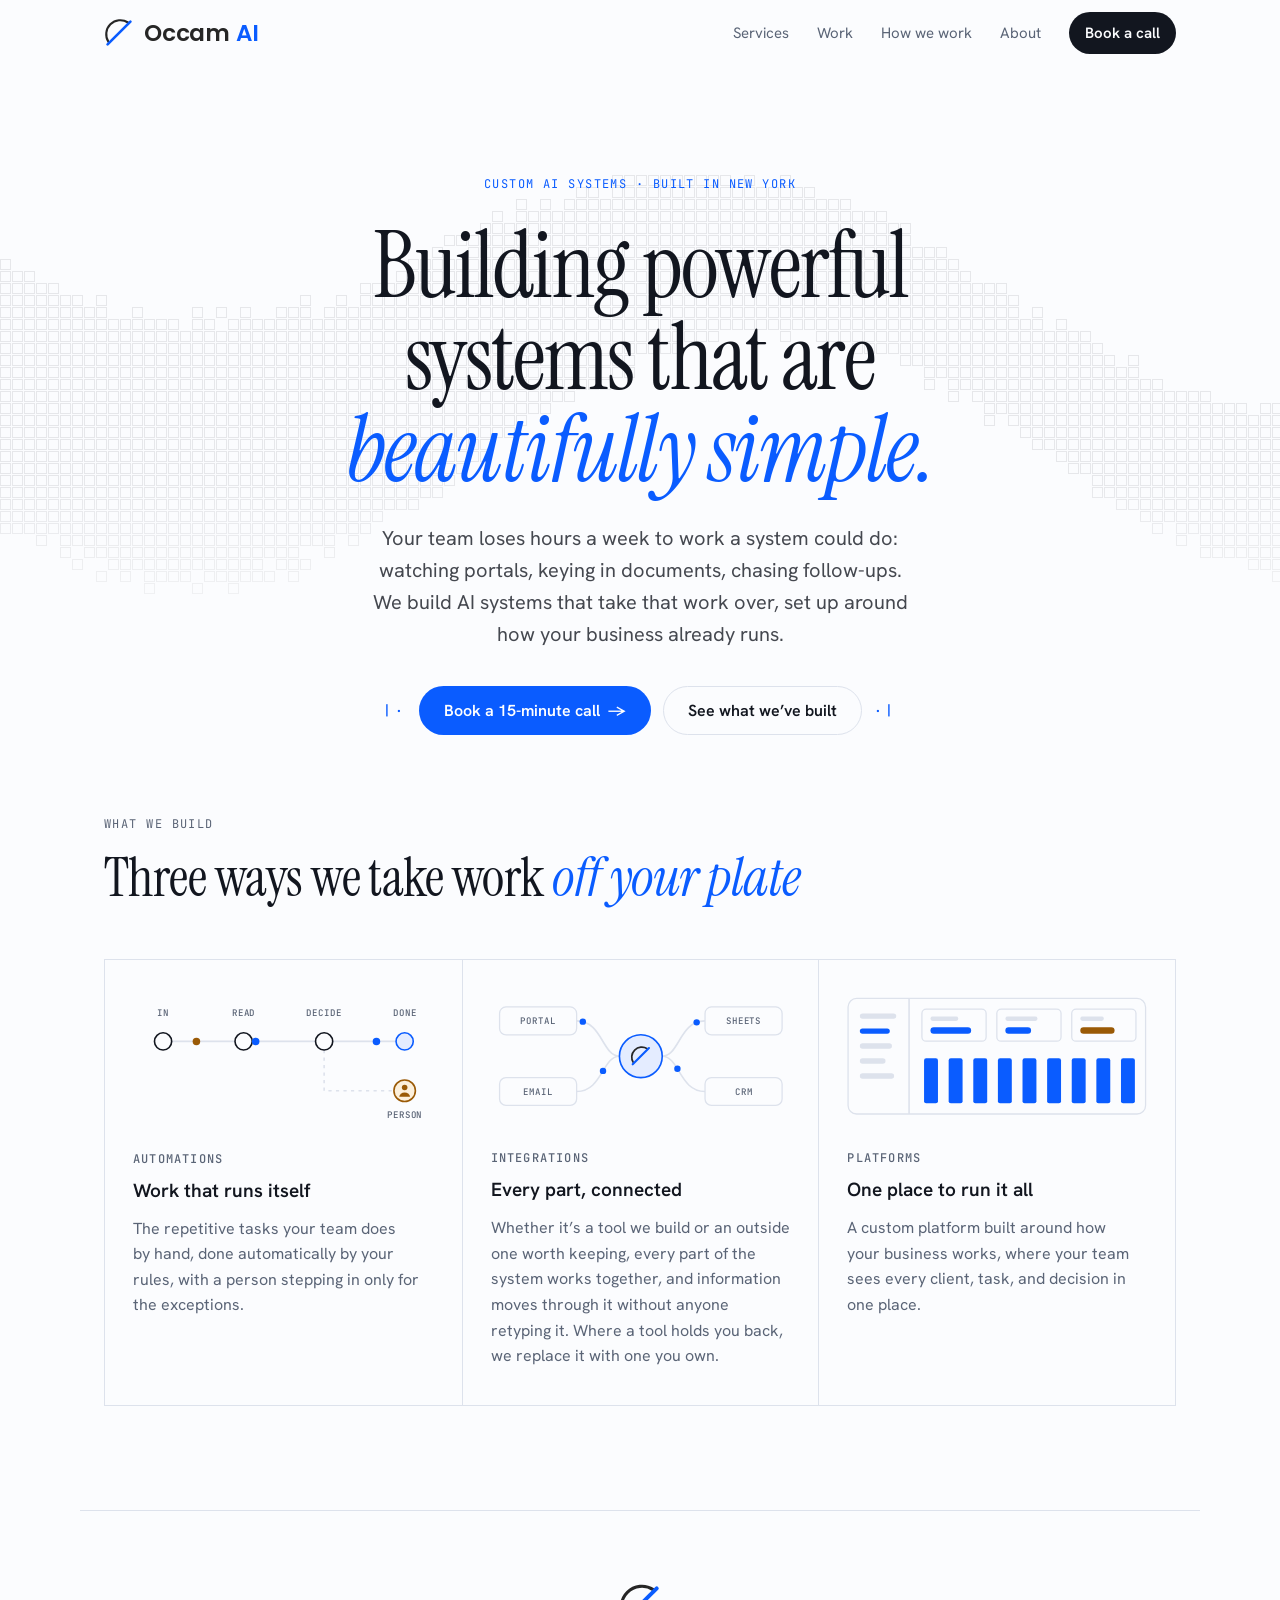
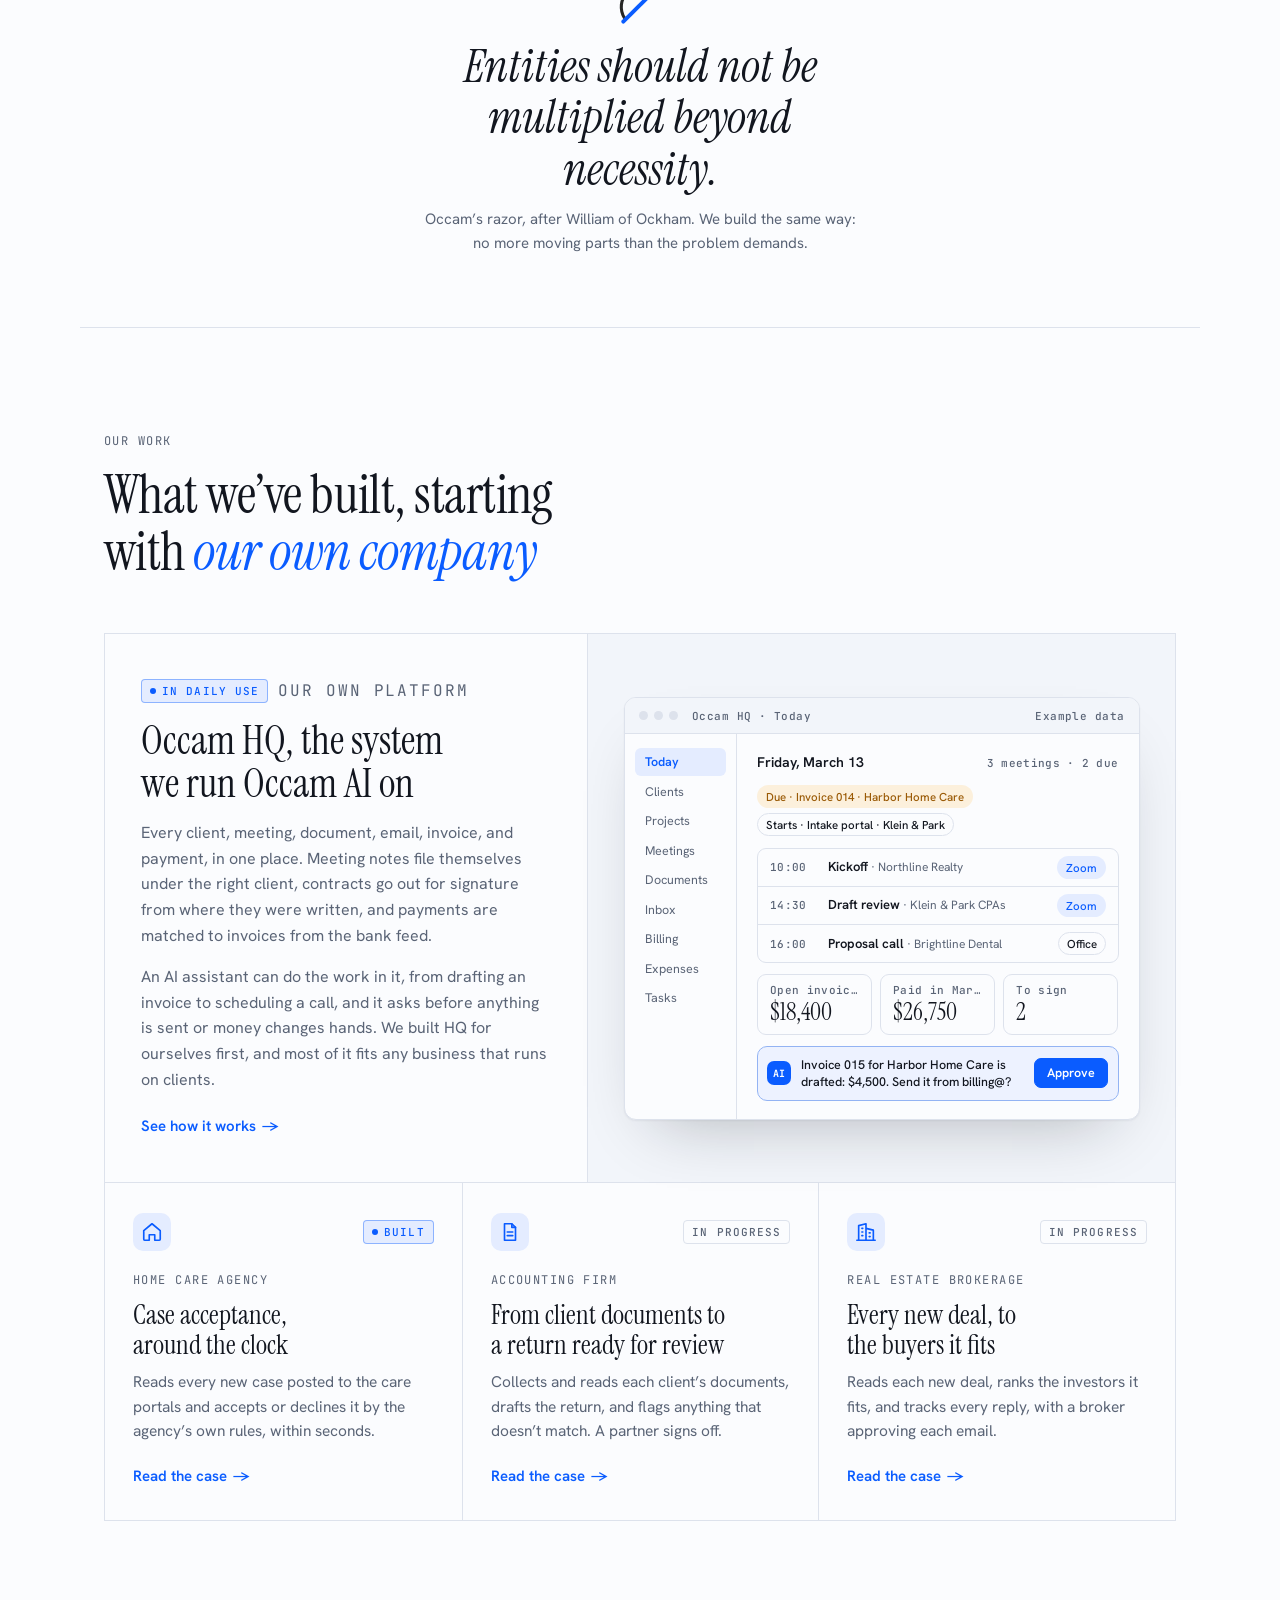
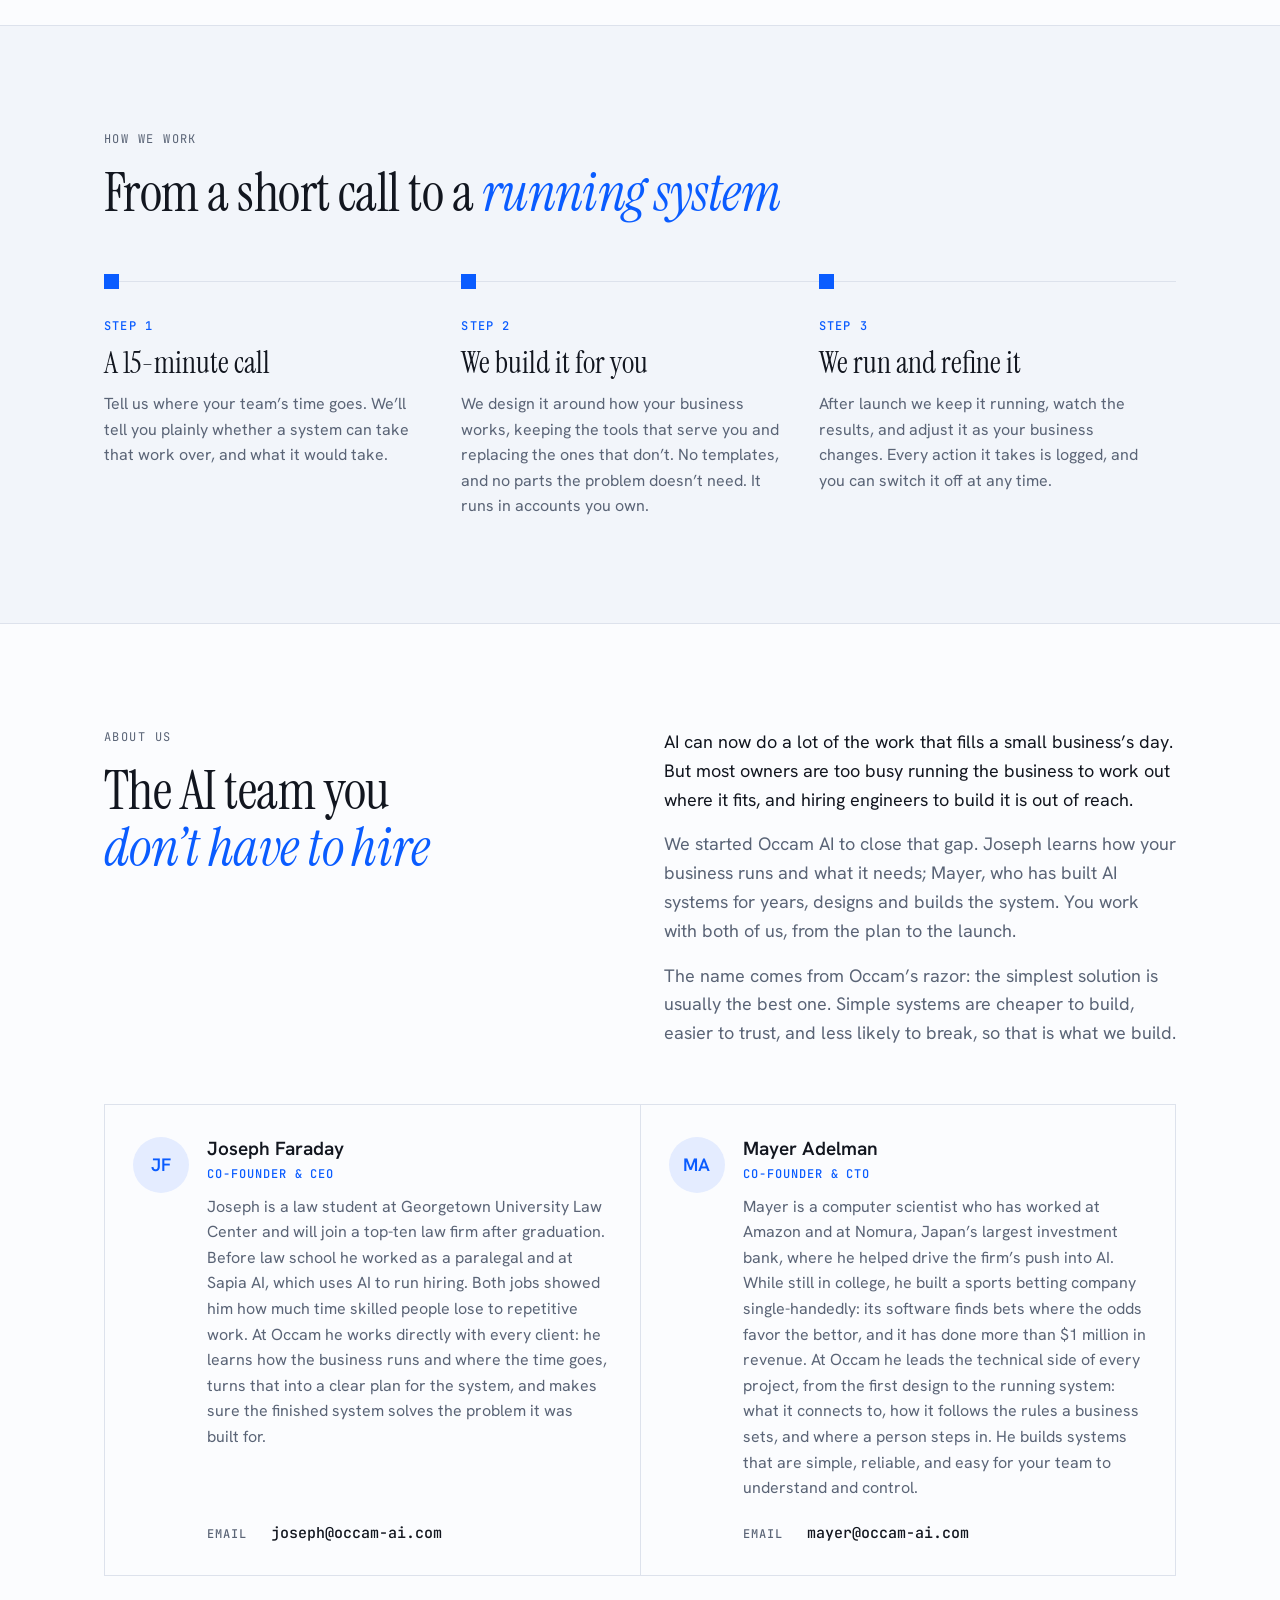
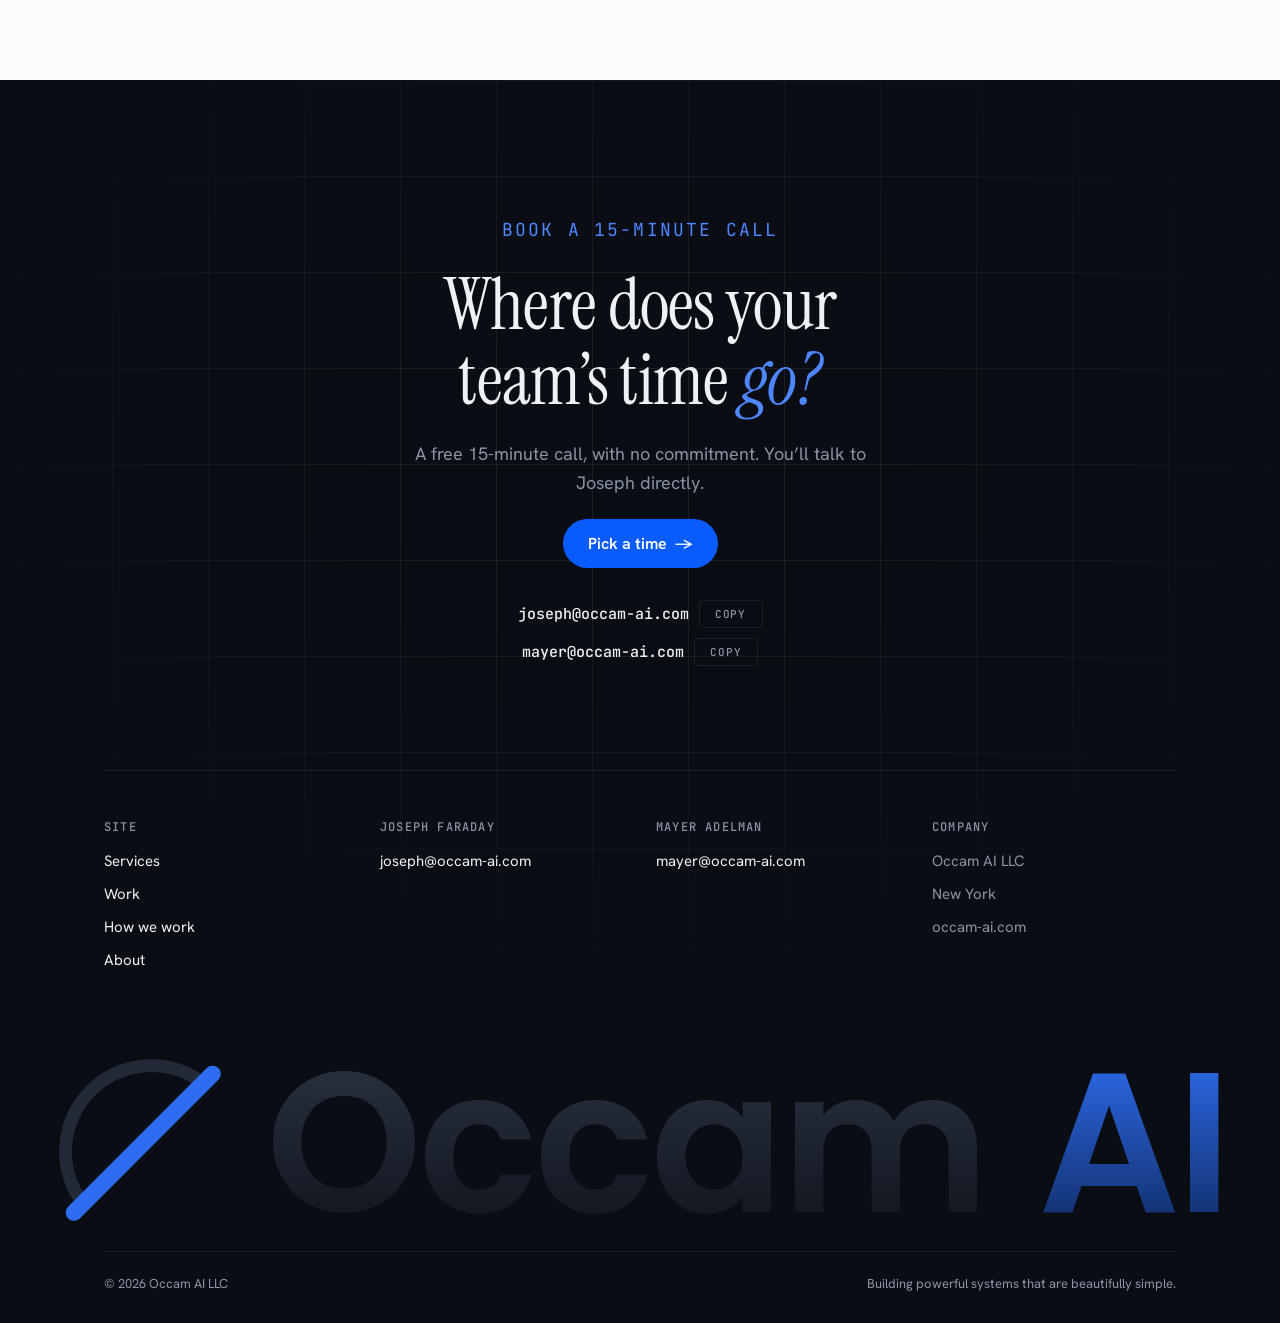
==== commit 517e349f: "Automations drawing: even spacing, the person under Done, no stray dot Co-Authored-By: Claude Opus 5" ====
--- a/index.html
+++ b/index.html
@@ -70,14 +70,14 @@
       <div class="services reveal">
         <div class="service">
           <svg class="viz" viewBox="0 0 280 120" aria-hidden="true">
-            <text x="28" y="22" text-anchor="middle">IN</text><text x="102" y="22" text-anchor="middle">READ</text><text x="178" y="22" text-anchor="middle">DECIDE</text><text x="252" y="22" text-anchor="middle">DONE</text>
-            <path class="wire" d="M28 46 H252"/><path class="wire d" d="M178 46 V94 H236"/>
-            <circle class="node" cx="28" cy="46" r="8"/><circle class="node" cx="102" cy="46" r="8"/><circle class="node" cx="178" cy="46" r="8"/><circle class="node b" cx="252" cy="46" r="9"/>
-            <circle class="node a" cx="246" cy="94" r="10"/><circle class="filla" cx="246" cy="91" r="2.6"/><path class="filla" d="M241 99.5a5 4 0 0 1 10 0z"/>
-            <text x="207" y="112" text-anchor="middle">PERSON</text>
-            <circle class="fillb" r="3.5"><animateMotion dur="3s" repeatCount="indefinite" path="M28 46 H252"/></circle>
-            <circle class="fillb" r="3.5"><animateMotion dur="3s" begin="1.5s" repeatCount="indefinite" path="M28 46 H252"/></circle>
-            <circle class="filla" r="3.5" opacity="0"><animateMotion dur="9s" begin="2.2s" repeatCount="indefinite" path="M28 46 H178 V94 H236" keyPoints="0;1;1" keyTimes="0;.42;1" calcMode="linear"/><animate attributeName="opacity" dur="9s" begin="2.2s" repeatCount="indefinite" values="1;1;0;0" keyTimes="0;.42;.5;1"/></circle>
+            <text x="28" y="22" text-anchor="middle">IN</text><text x="103" y="22" text-anchor="middle">READ</text><text x="178" y="22" text-anchor="middle">DECIDE</text><text x="253" y="22" text-anchor="middle">DONE</text>
+            <path class="wire" d="M28 46 H253"/><path class="wire d" d="M178 54 V92 H243"/>
+            <circle class="node" cx="28" cy="46" r="8"/><circle class="node" cx="103" cy="46" r="8"/><circle class="node" cx="178" cy="46" r="8"/><circle class="node b" cx="253" cy="46" r="8"/>
+            <circle class="node a" cx="253" cy="92" r="10"/><circle class="filla" cx="253" cy="89" r="2.6"/><path class="filla" d="M248 97.5a5 4 0 0 1 10 0z"/>
+            <text x="253" y="117" text-anchor="middle">PERSON</text>
+            <circle class="fillb" r="3.5"><animateMotion dur="3s" repeatCount="indefinite" path="M28 46 H253"/></circle>
+            <circle class="fillb" r="3.5" opacity="0"><set attributeName="opacity" to="1" begin="1.5s"/><animateMotion dur="3s" begin="1.5s" repeatCount="indefinite" path="M28 46 H253"/></circle>
+            <circle class="filla" r="3.5" opacity="0"><animateMotion dur="9s" begin="2.2s" repeatCount="indefinite" path="M28 46 H178 V92 H243" keyPoints="0;1;1" keyTimes="0;.42;1" calcMode="linear"/><animate attributeName="opacity" dur="9s" begin="2.2s" repeatCount="indefinite" values="1;1;0;0" keyTimes="0;.42;.5;1"/></circle>
           </svg>
           <p class="label">Automations</p>
           <h3>Work that runs itself</h3>
@@ -93,9 +93,9 @@
             <circle class="node b" cx="140" cy="60" r="20"/>
             <g transform="translate(130 50) scale(.2)"><path d="M80 15 A47 47 0 0 0 15 80" fill="none" stroke="var(--ink)" stroke-width="8" stroke-linecap="round"/><line x1="88" y1="12" x2="12" y2="88" stroke="var(--accent)" stroke-width="10" stroke-linecap="round"/></g>
             <circle class="fillb" r="3"><animateMotion dur="2.4s" repeatCount="indefinite" path="M80 27 C104 27 104 60 120 60"/></circle>
-            <circle class="fillb" r="3"><animateMotion dur="2.4s" begin=".6s" repeatCount="indefinite" path="M160 60 C176 60 176 27 200 27"/></circle>
-            <circle class="fillb" r="3"><animateMotion dur="2.4s" begin="1.2s" repeatCount="indefinite" path="M80 93 C104 93 104 60 120 60"/></circle>
-            <circle class="fillb" r="3"><animateMotion dur="2.4s" begin="1.8s" repeatCount="indefinite" path="M160 60 C176 60 176 93 200 93"/></circle>
+            <circle class="fillb" r="3" opacity="0"><set attributeName="opacity" to="1" begin=".6s"/><animateMotion dur="2.4s" begin=".6s" repeatCount="indefinite" path="M160 60 C176 60 176 27 200 27"/></circle>
+            <circle class="fillb" r="3" opacity="0"><set attributeName="opacity" to="1" begin="1.2s"/><animateMotion dur="2.4s" begin="1.2s" repeatCount="indefinite" path="M80 93 C104 93 104 60 120 60"/></circle>
+            <circle class="fillb" r="3" opacity="0"><set attributeName="opacity" to="1" begin="1.8s"/><animateMotion dur="2.4s" begin="1.8s" repeatCount="indefinite" path="M160 60 C176 60 176 93 200 93"/></circle>
           </svg>
           <p class="label">Integrations</p>
           <h3>Every part, connected</h3>
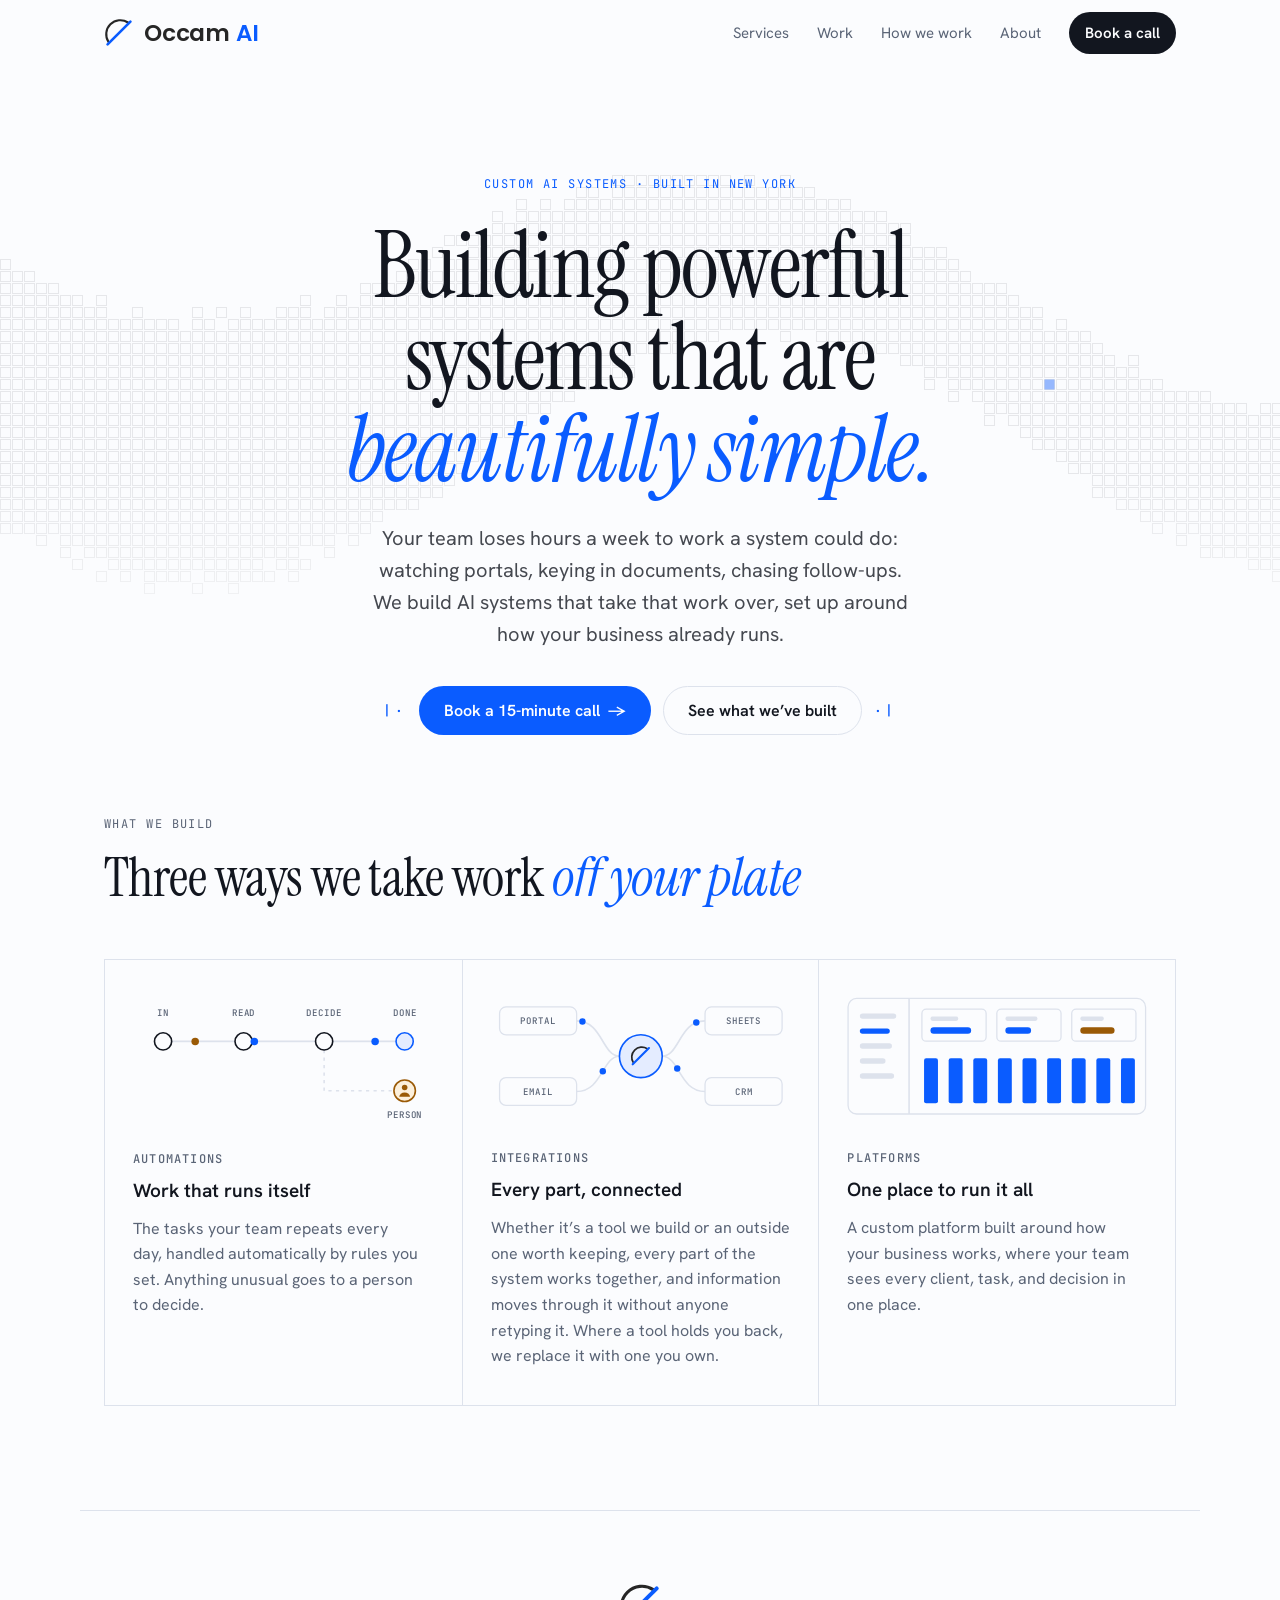
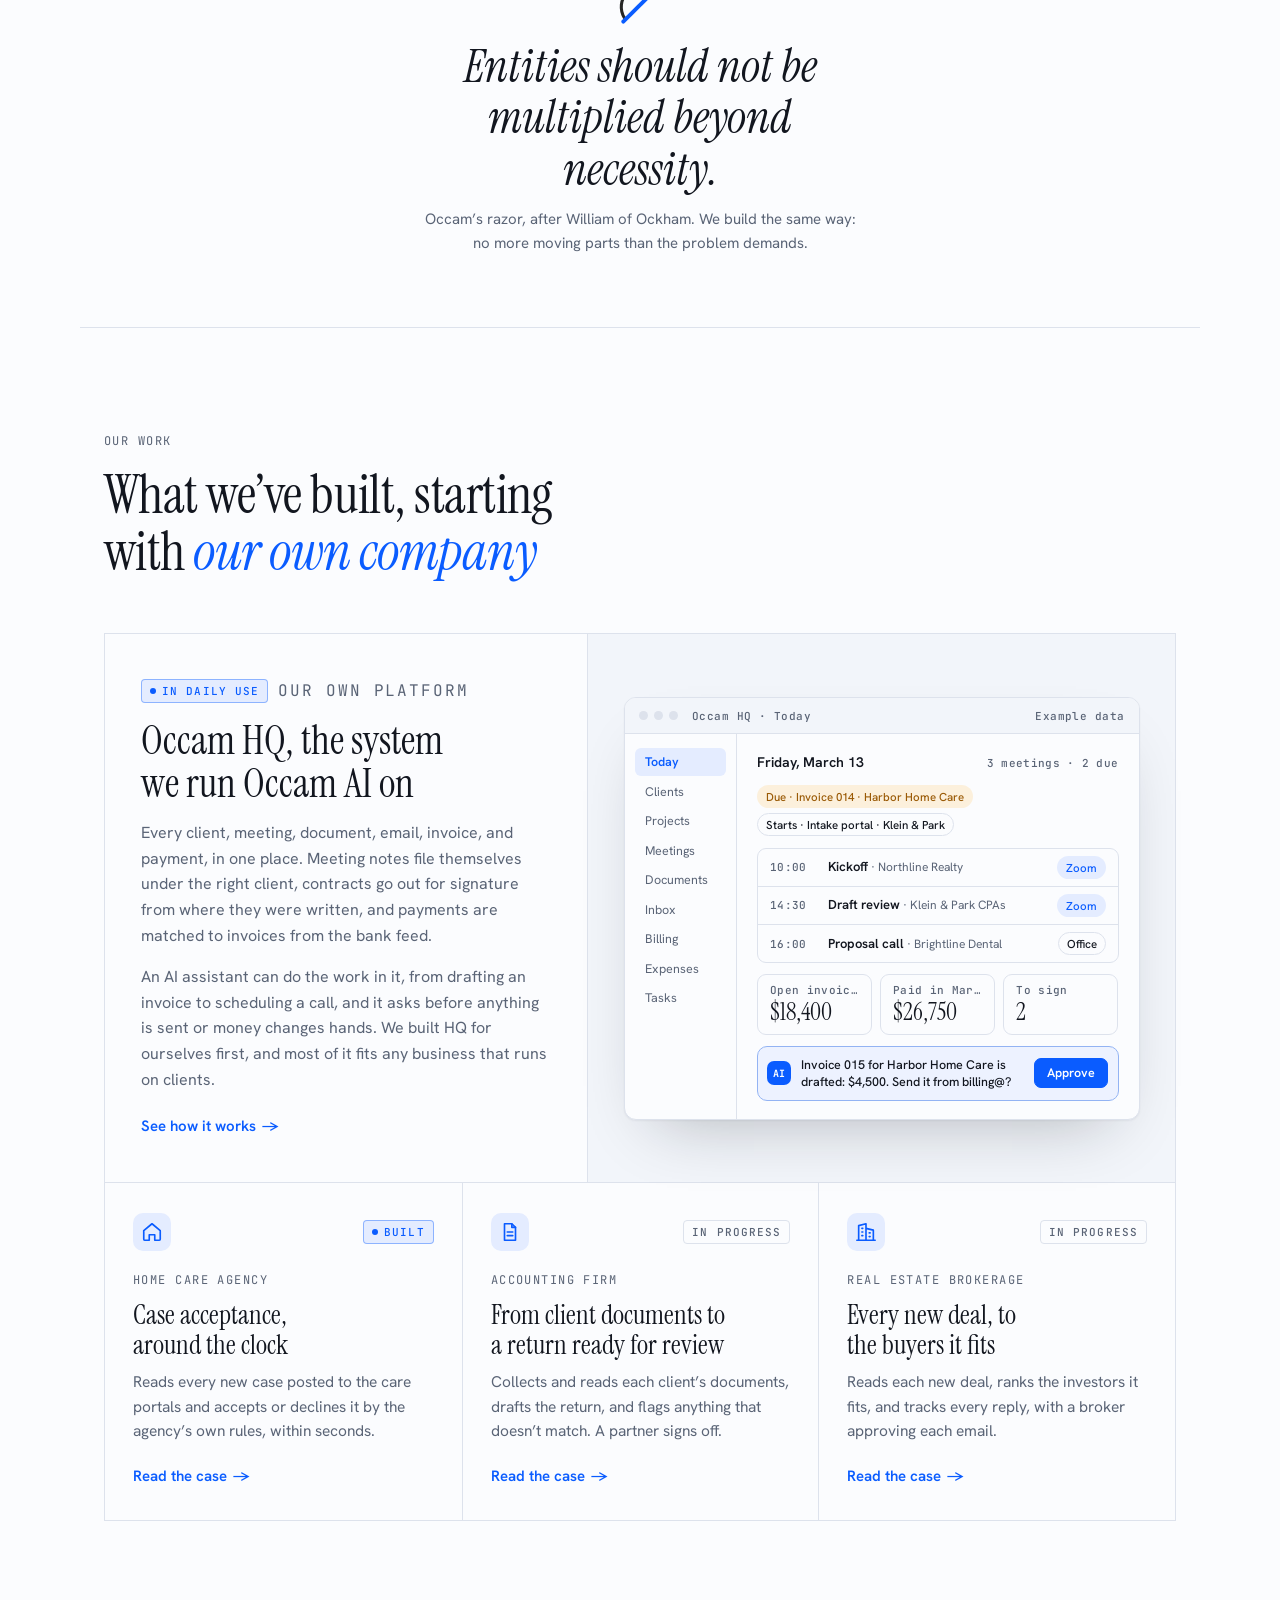
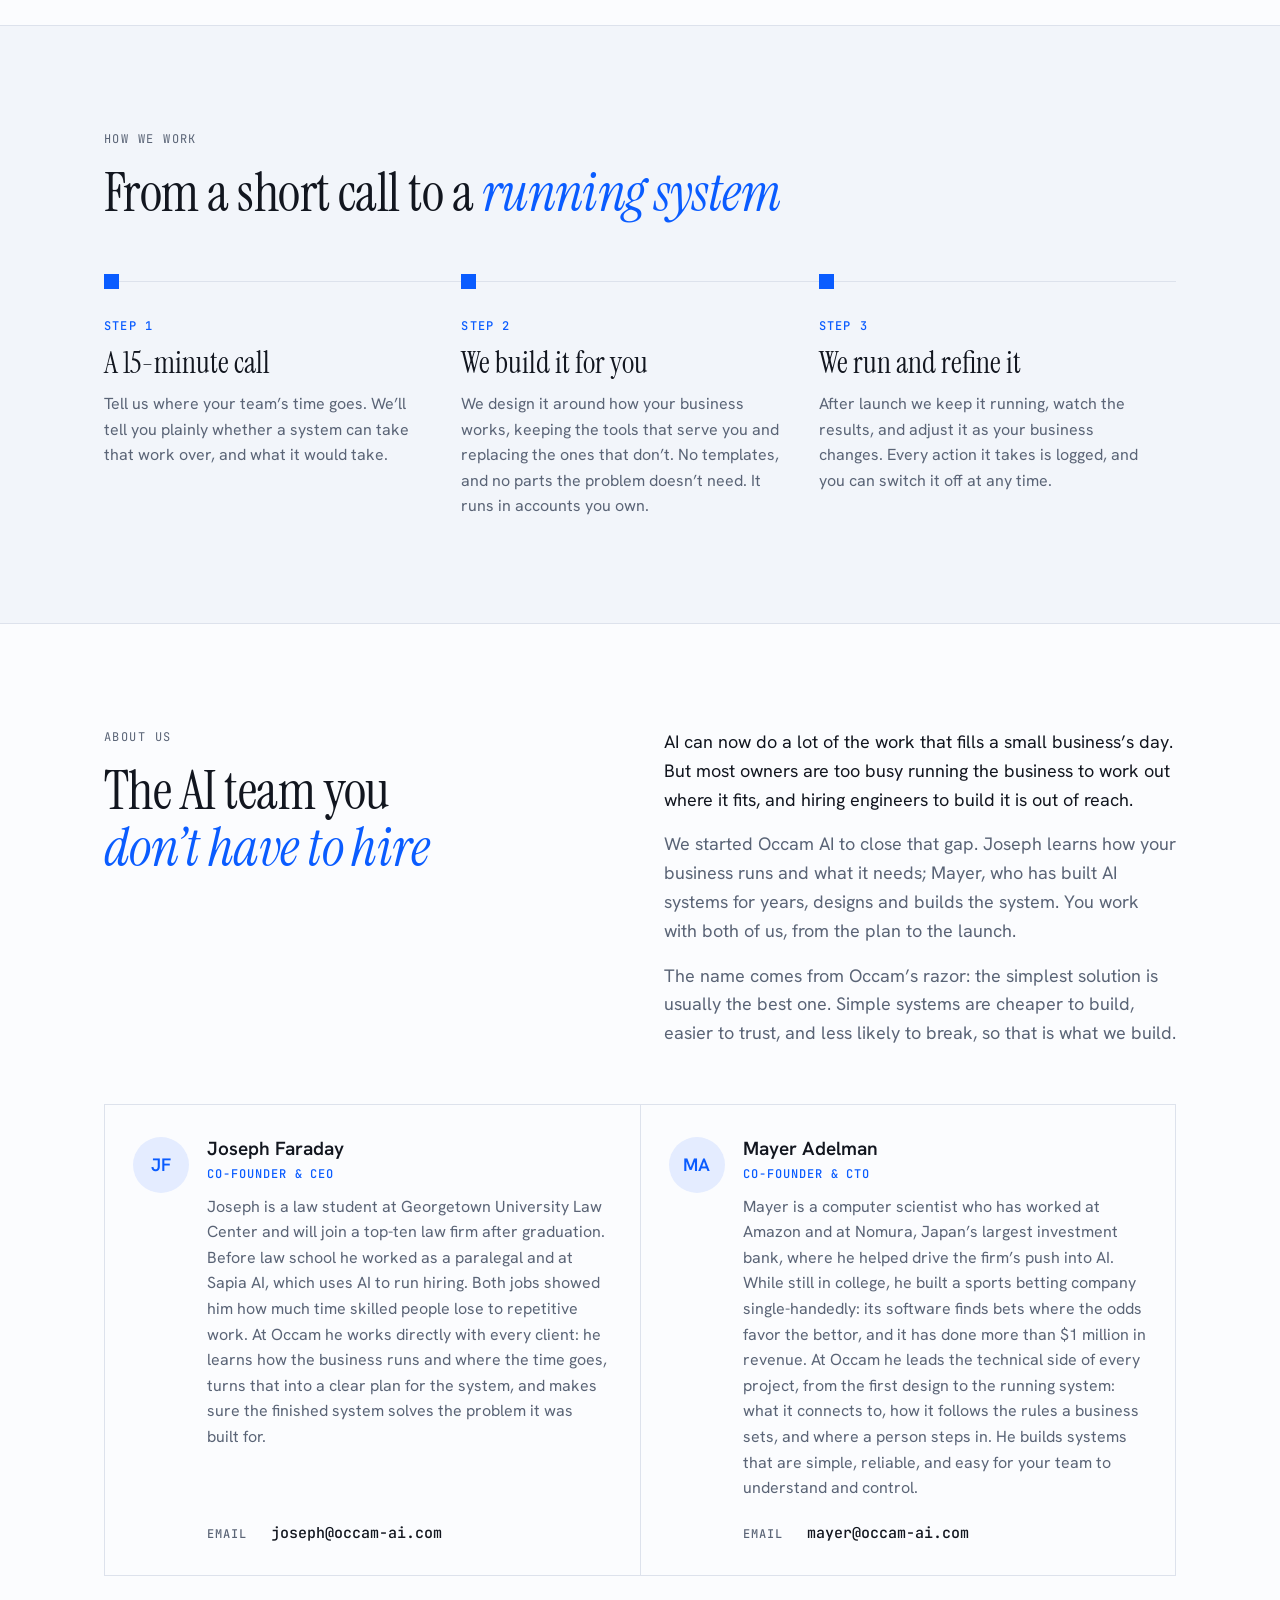
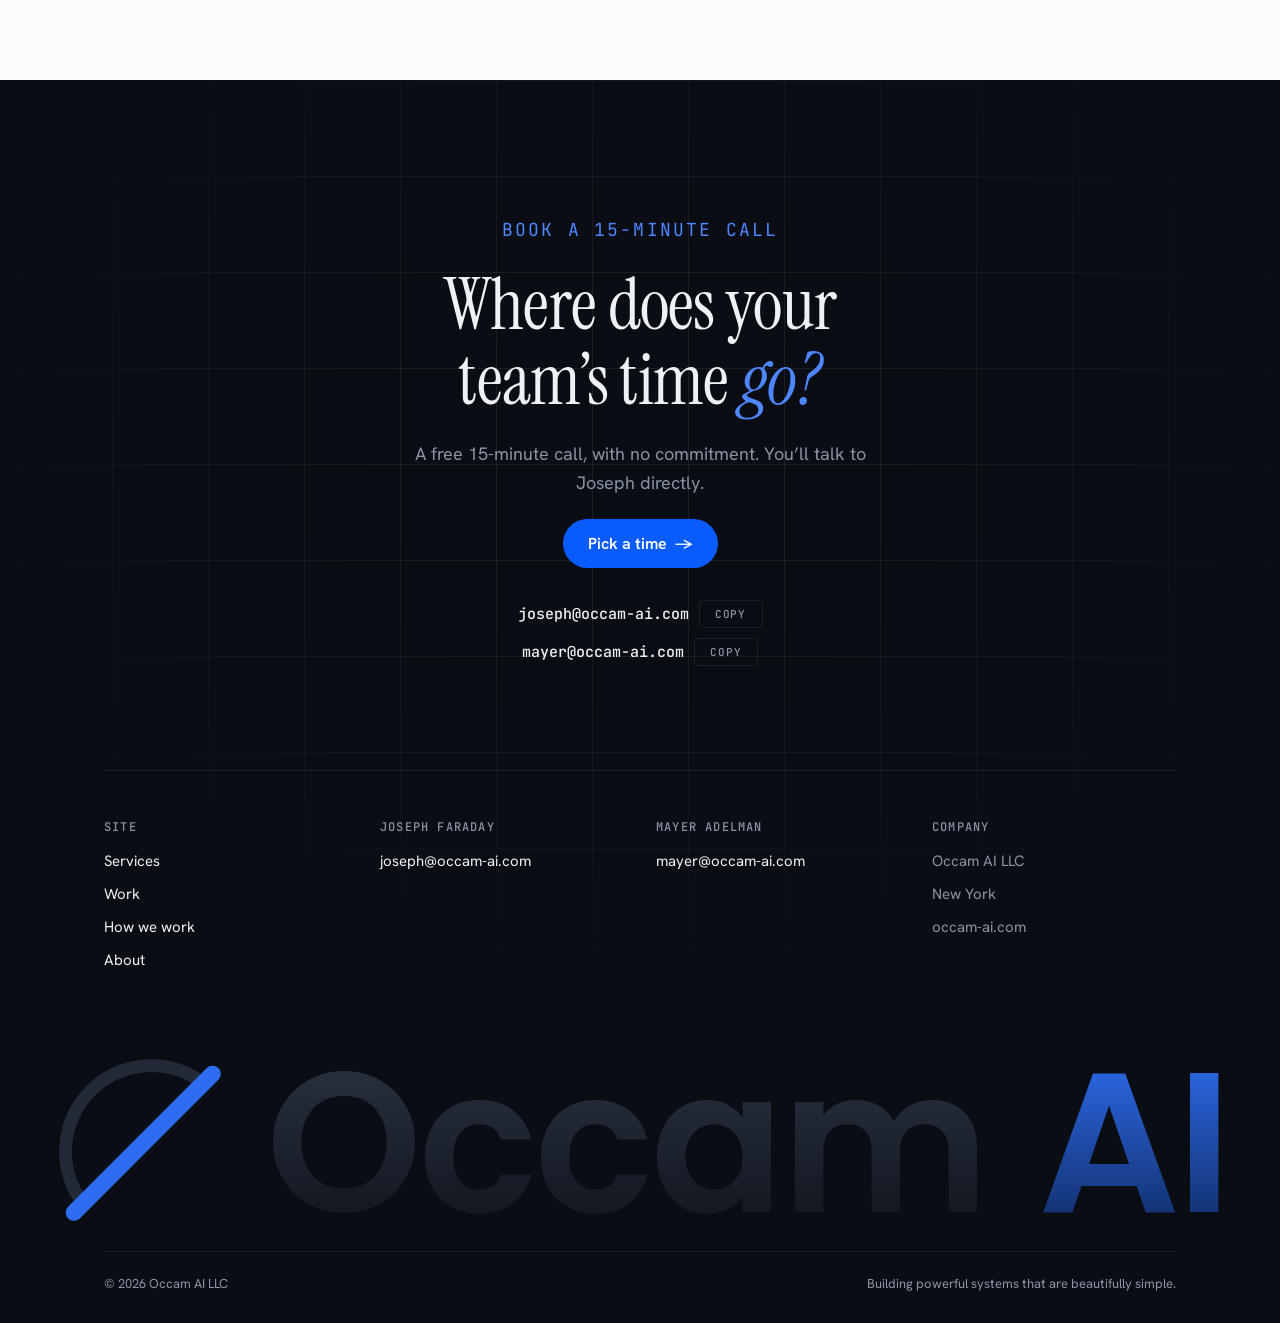
==== commit 8a42198f: "Automations copy: shorter and plainer Co-Authored-By: Claude Opus 5.5 <noreply@anthropic.com>" ====
--- a/index.html
+++ b/index.html
@@ -81,7 +81,7 @@
           </svg>
           <p class="label">Automations</p>
           <h3>Work that runs itself</h3>
-          <p>The repetitive tasks your team does by hand, done automatically by your rules, with a person stepping in only for the exceptions.</p>
+          <p>The tasks your team repeats every day, handled automatically by rules you set. Anything unusual goes to a person to decide.</p>
         </div>
         <div class="service">
           <svg class="viz" viewBox="0 0 280 120" aria-hidden="true">
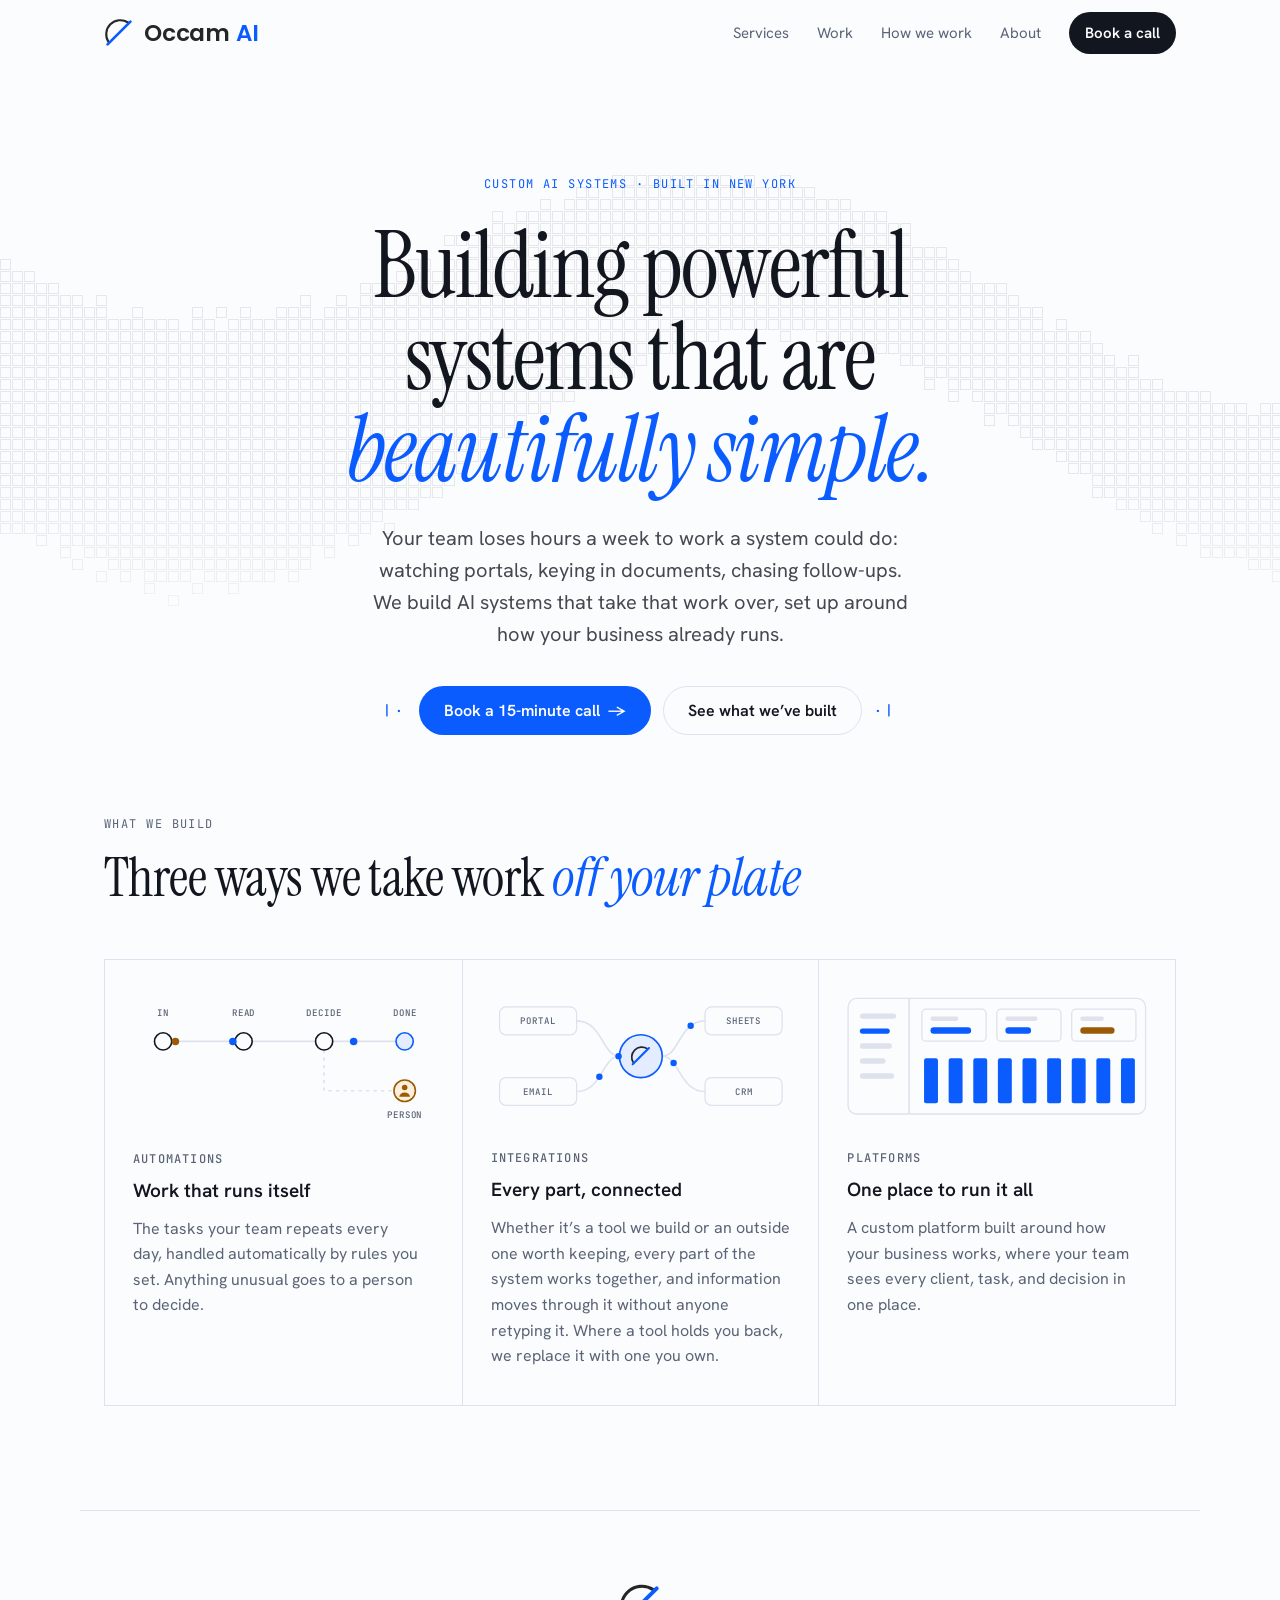
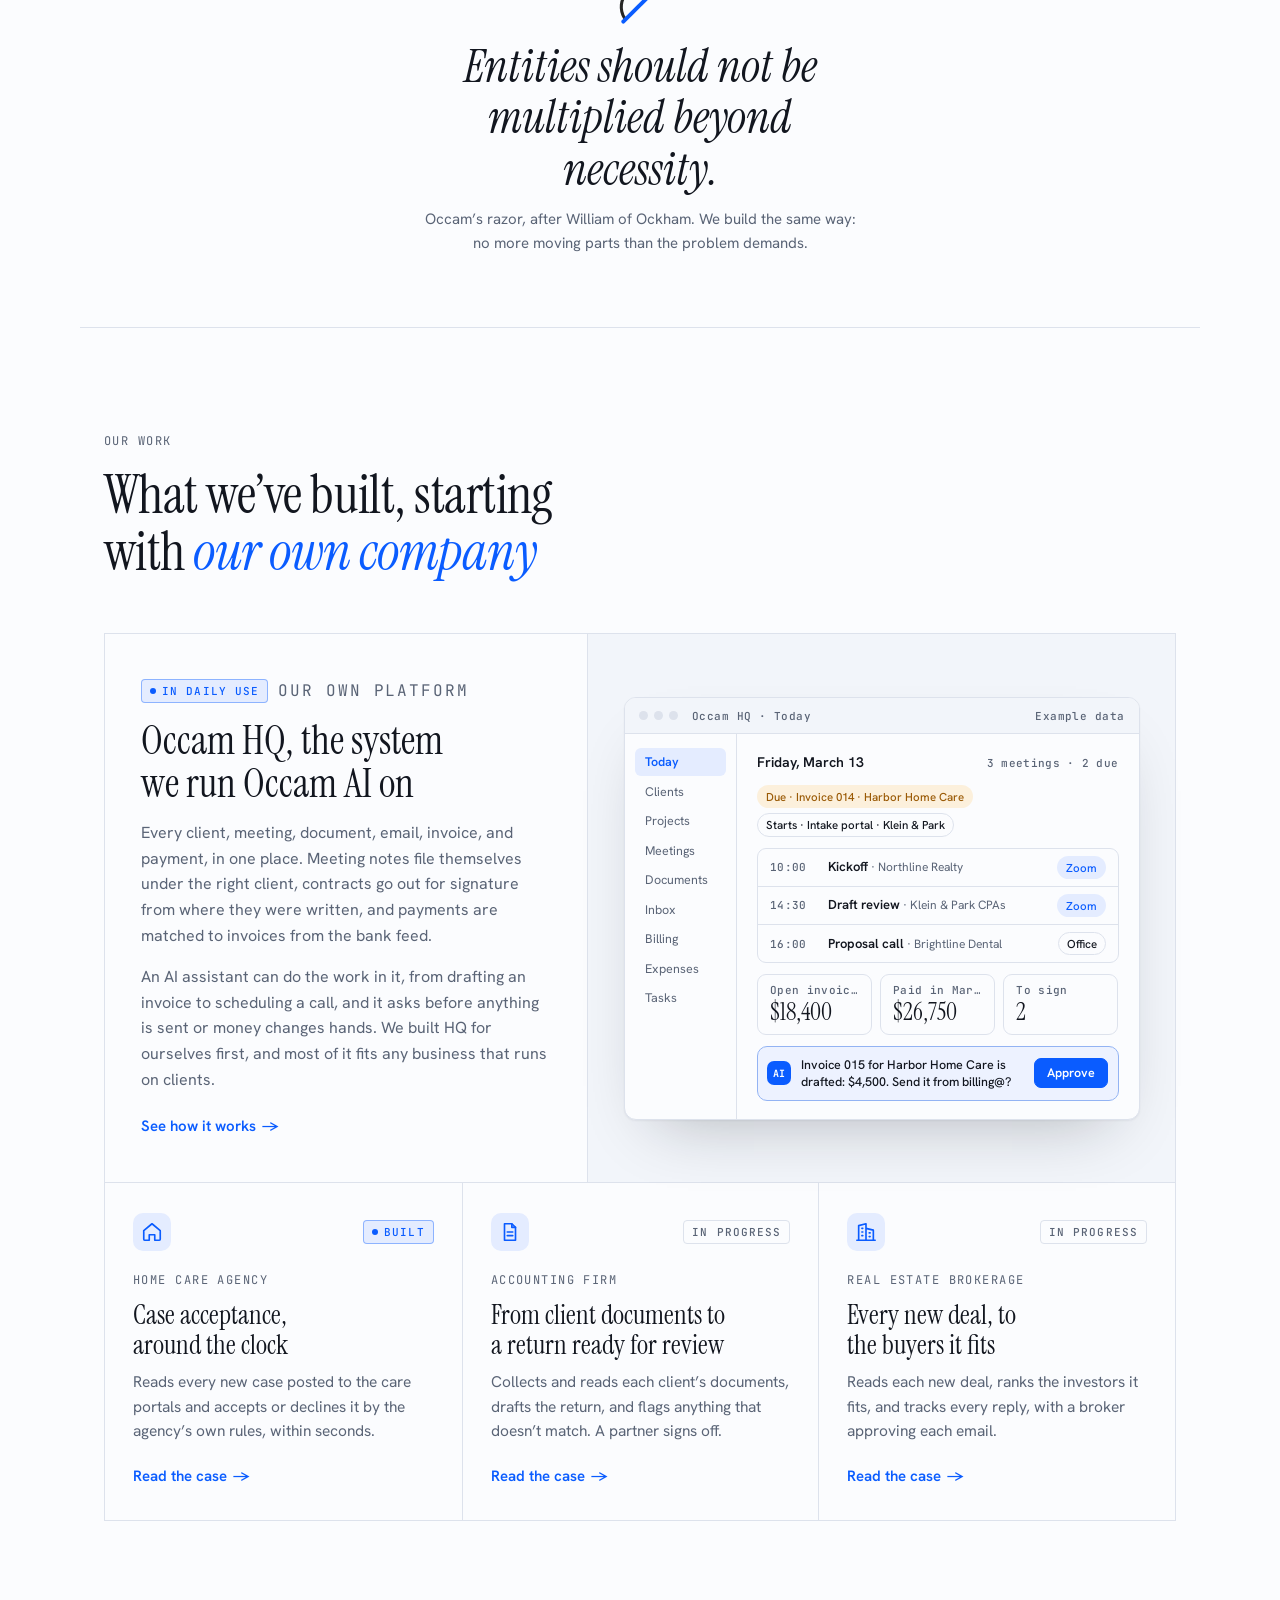
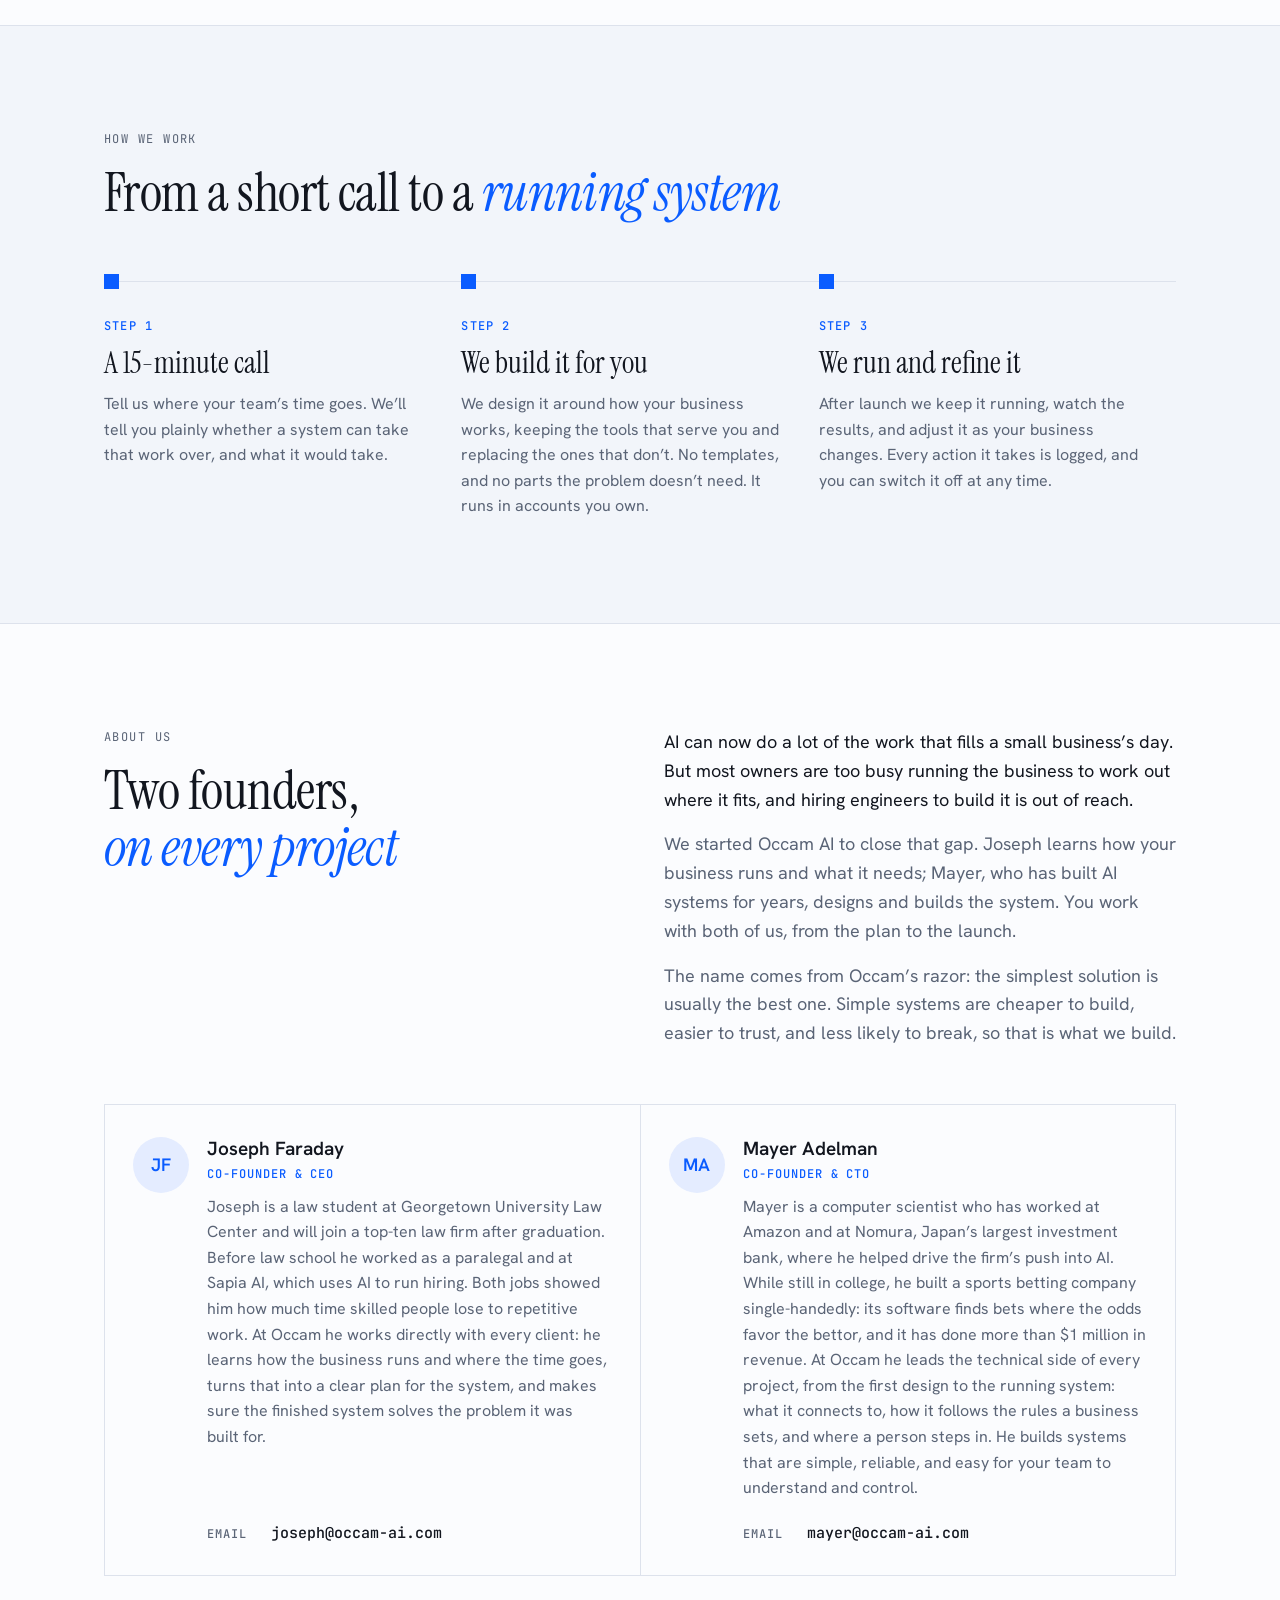
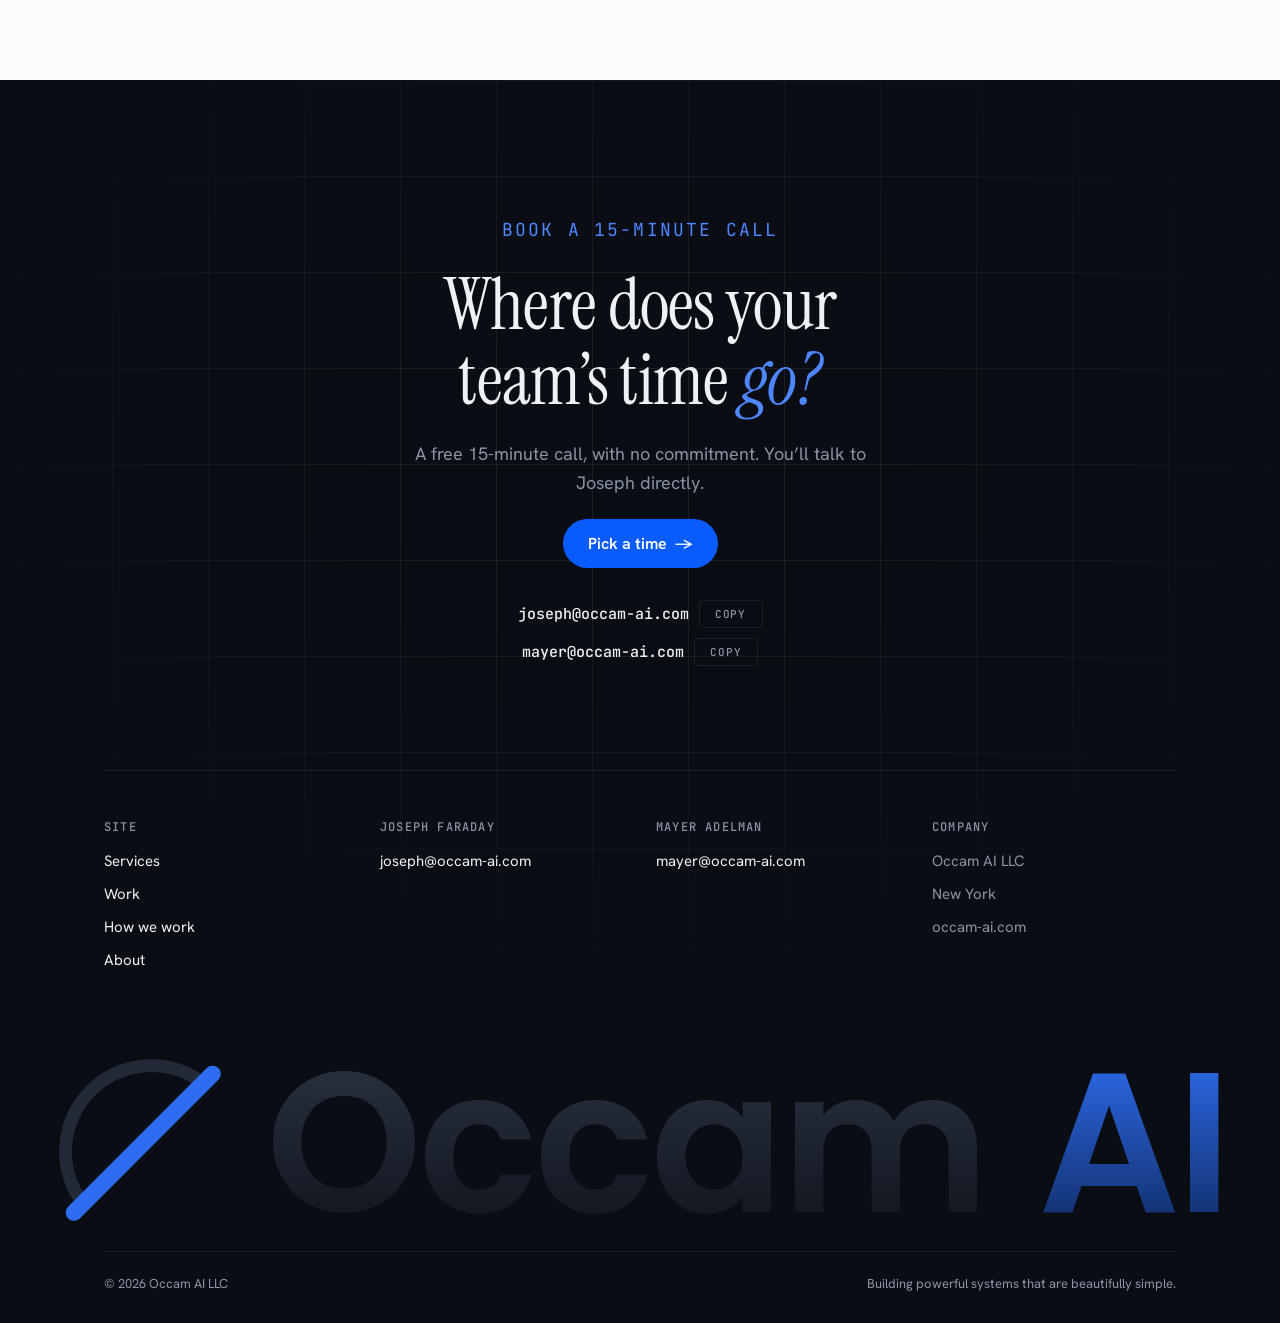
==== commit 1fd2b33e: "About heading: two founders on every project, not a team you don't hire Co-Authored-By: Claude Opus " ====
--- a/index.html
+++ b/index.html
@@ -211,7 +211,7 @@
       <div class="about-story reveal">
         <div class="head">
           <p class="eyebrow">About us</p>
-          <h2 id="about-h">The AI team you <em>don&rsquo;t have to hire</em></h2>
+          <h2 id="about-h">Two founders, <em>on every project</em></h2>
         </div>
         <div class="story">
           <p>AI can now do a lot of the work that fills a small business&rsquo;s day. But most owners are too busy running the business to work out where it fits, and hiring engineers to build it is out of reach.</p>
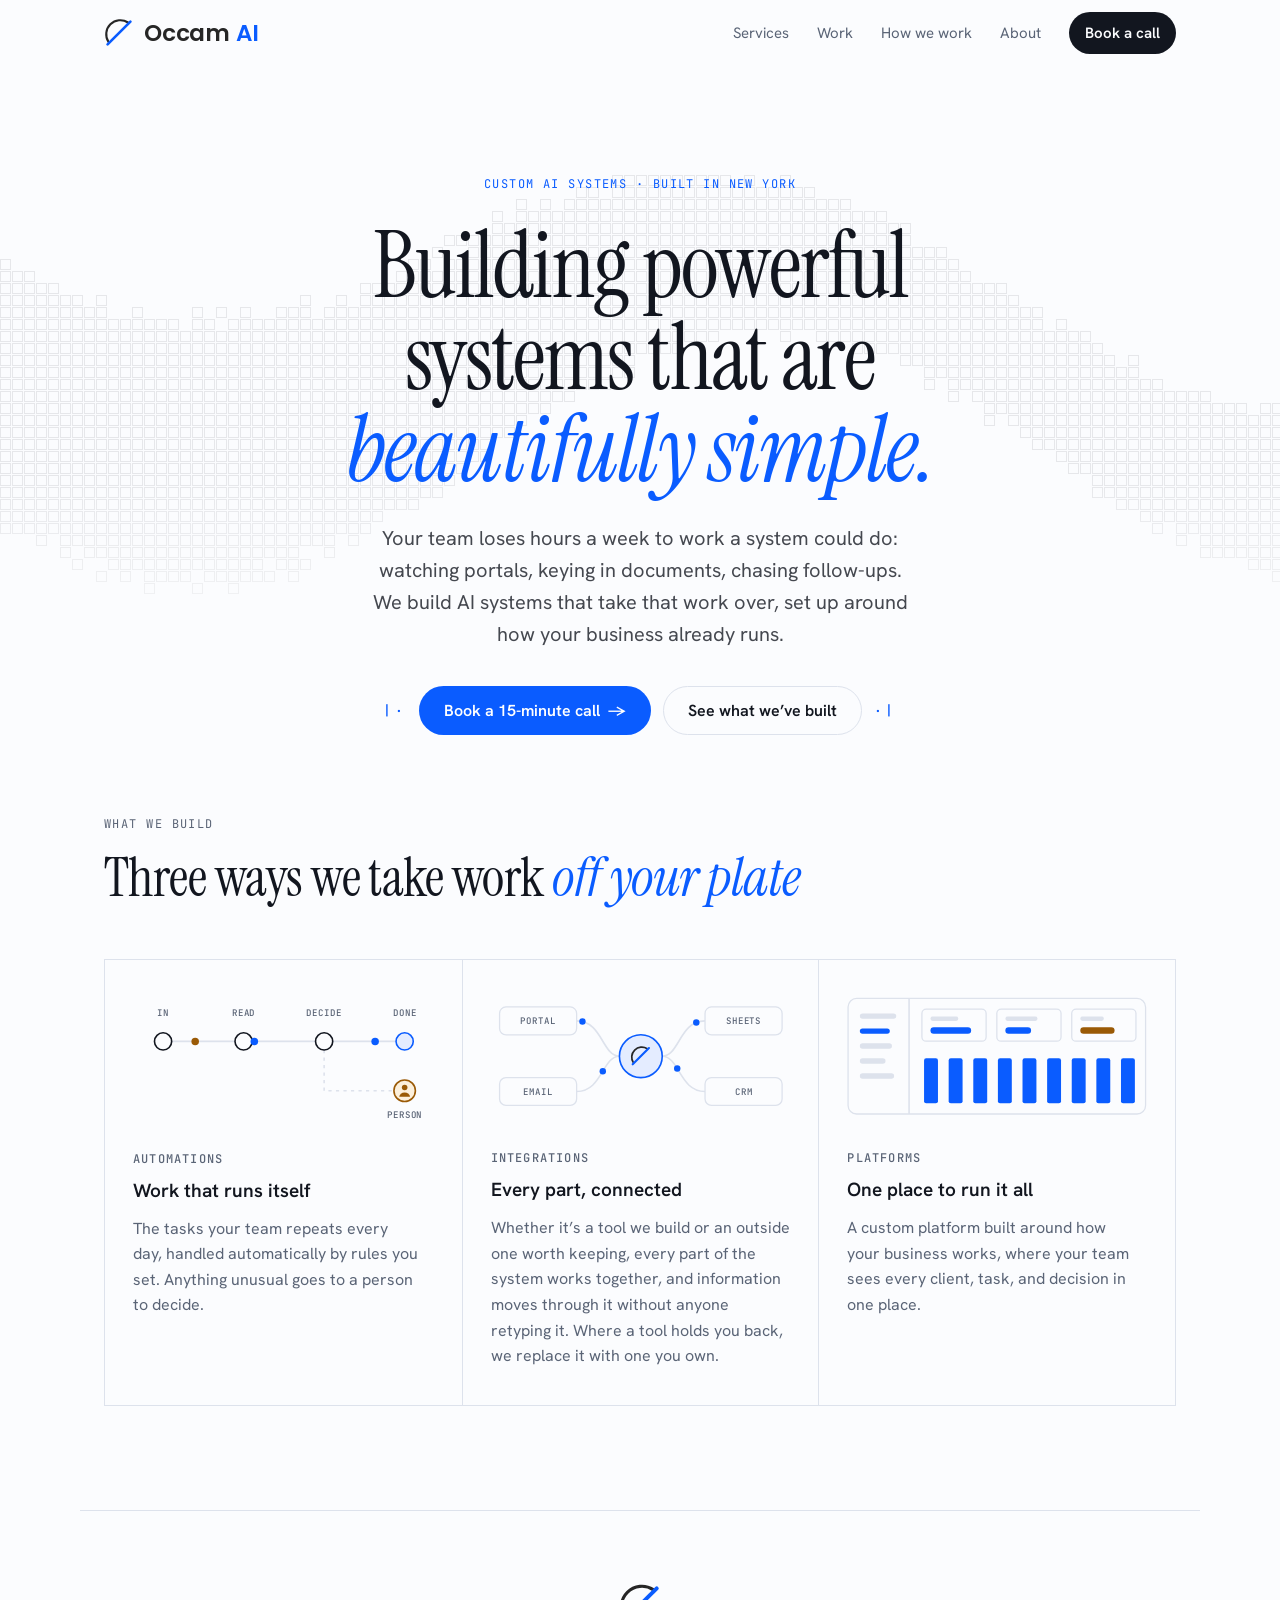
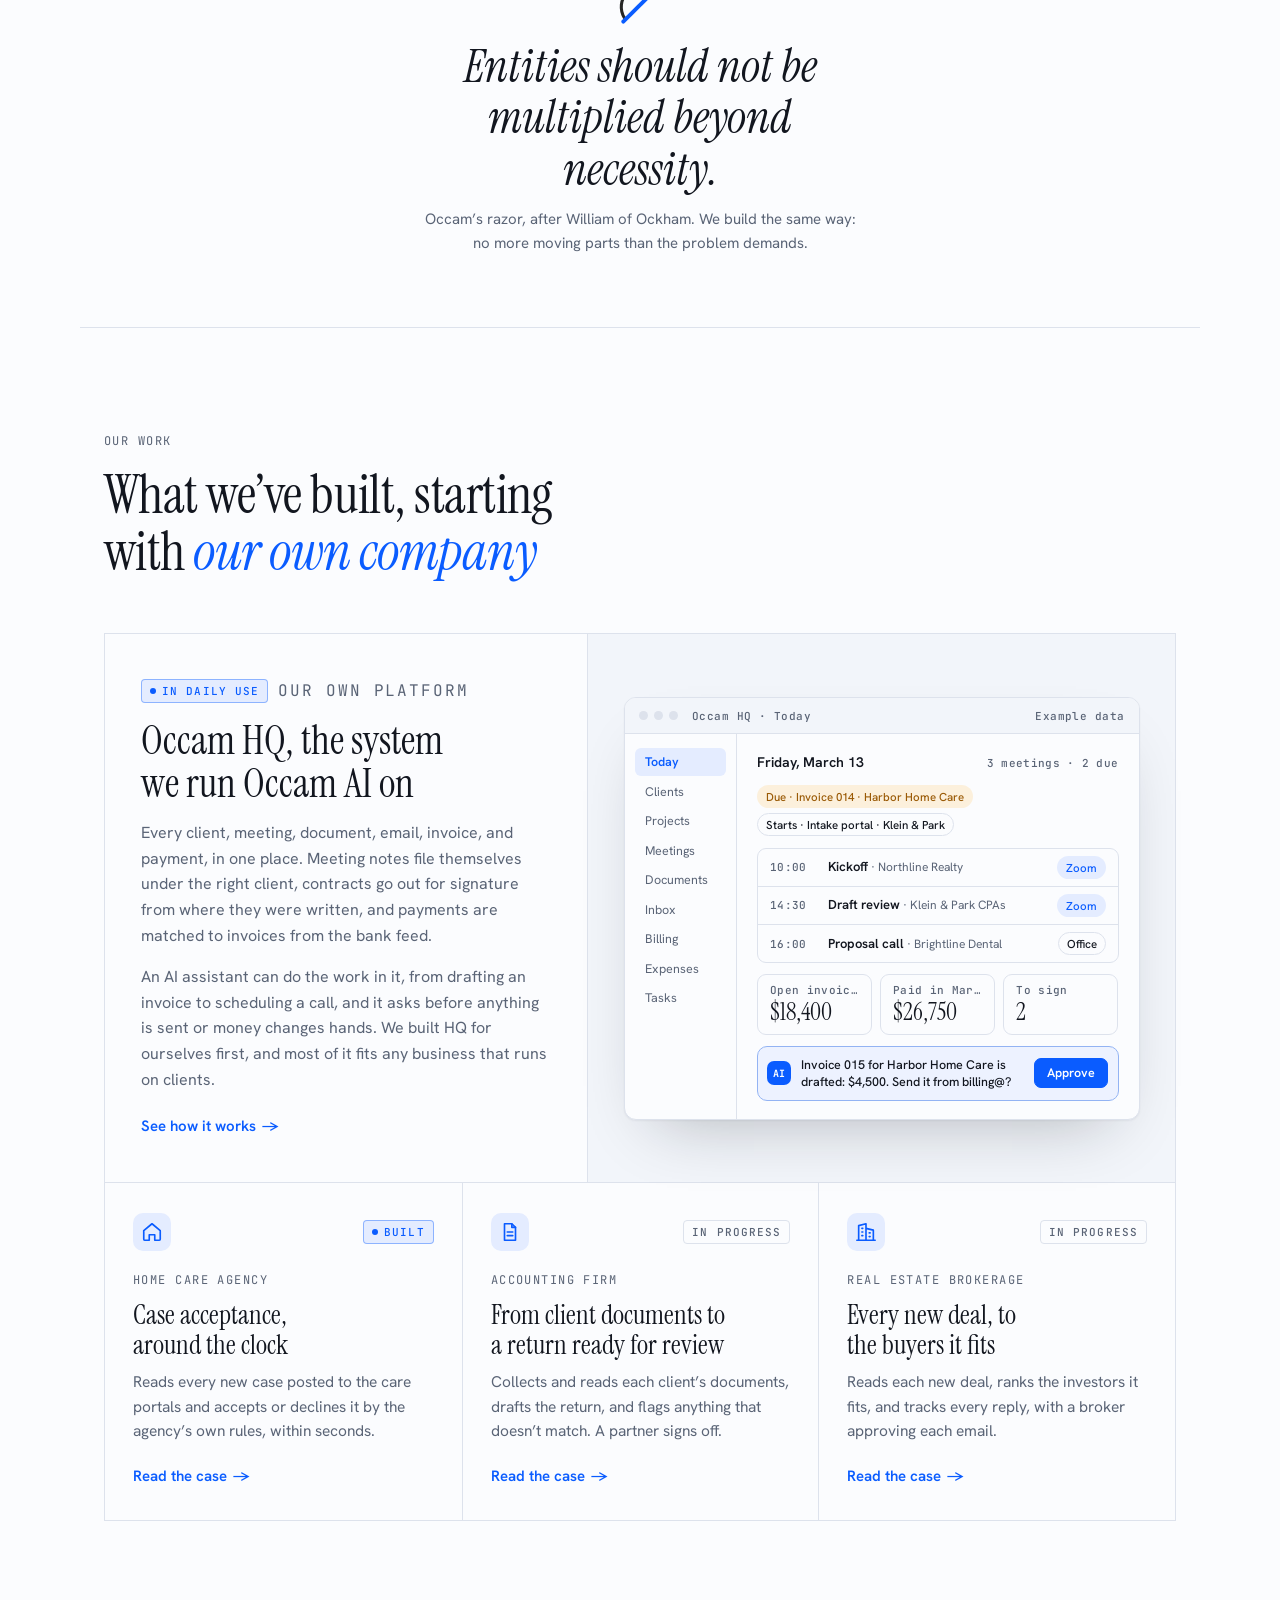
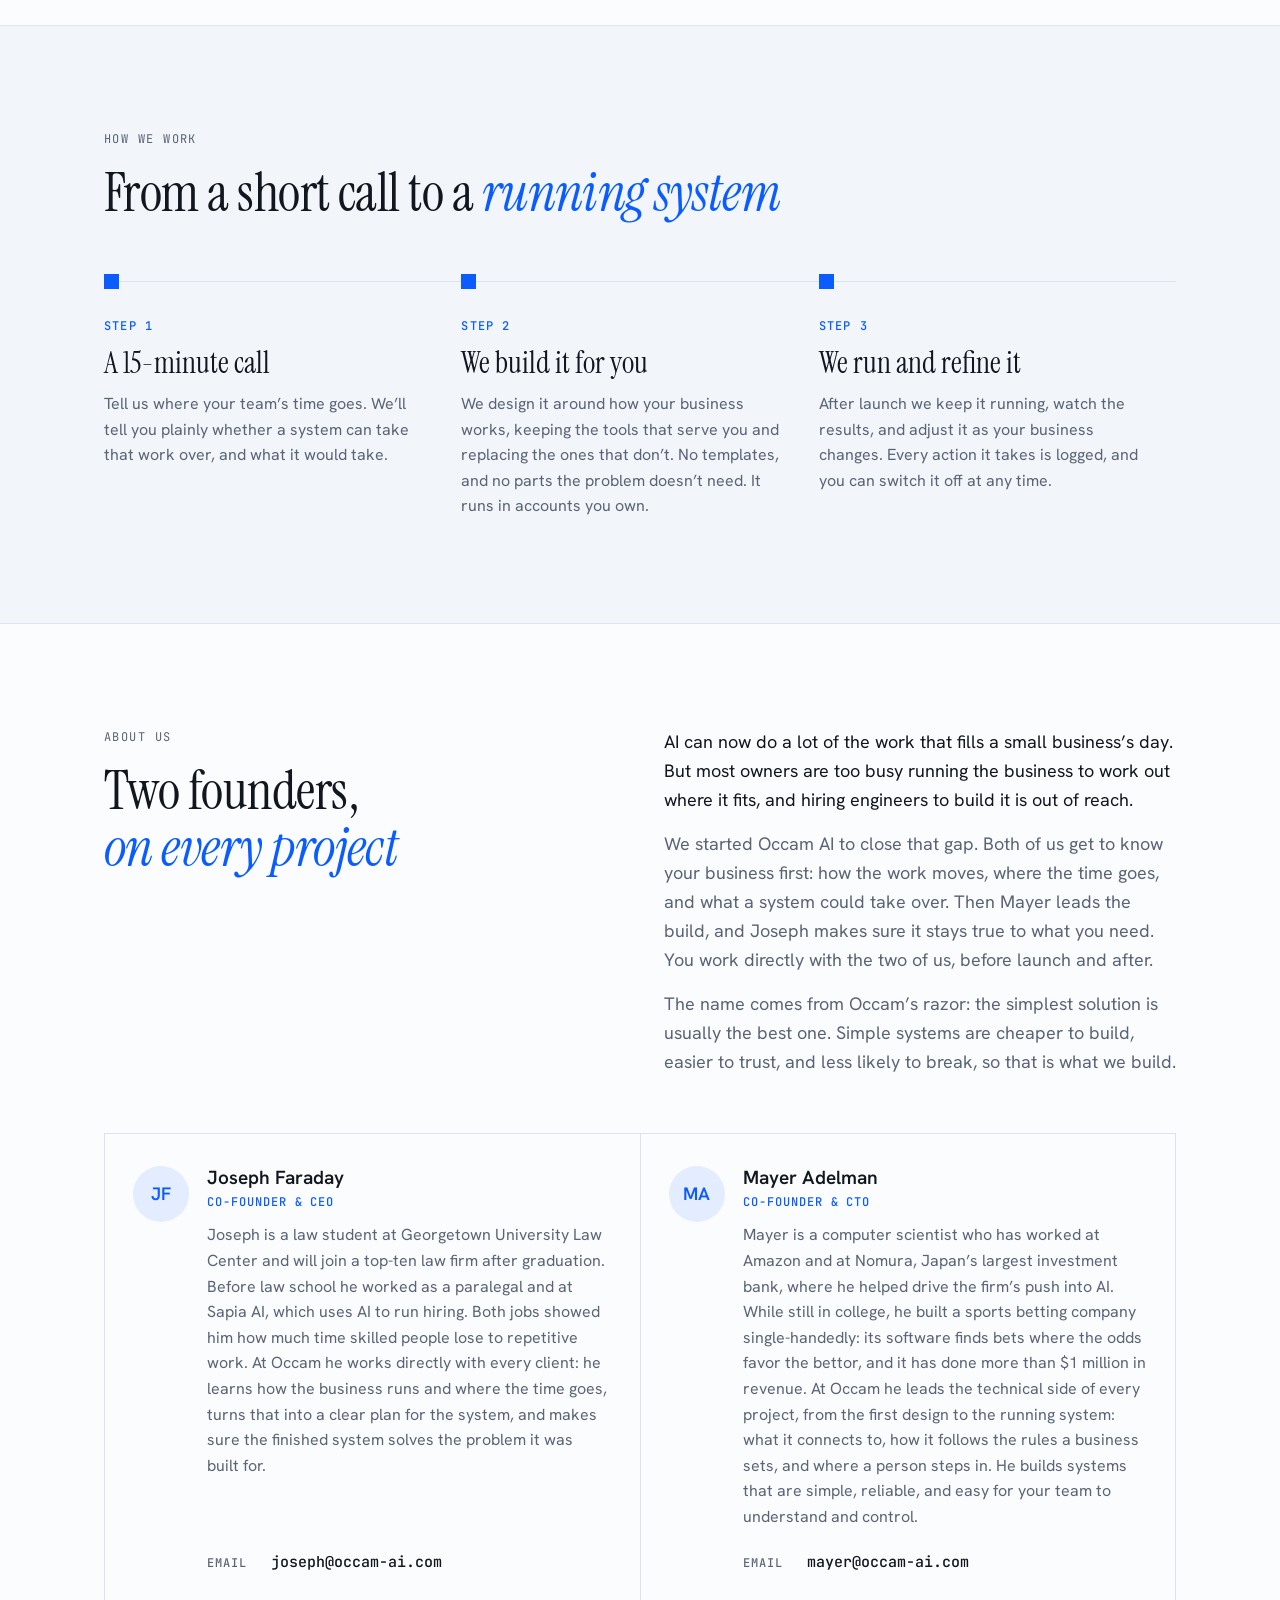
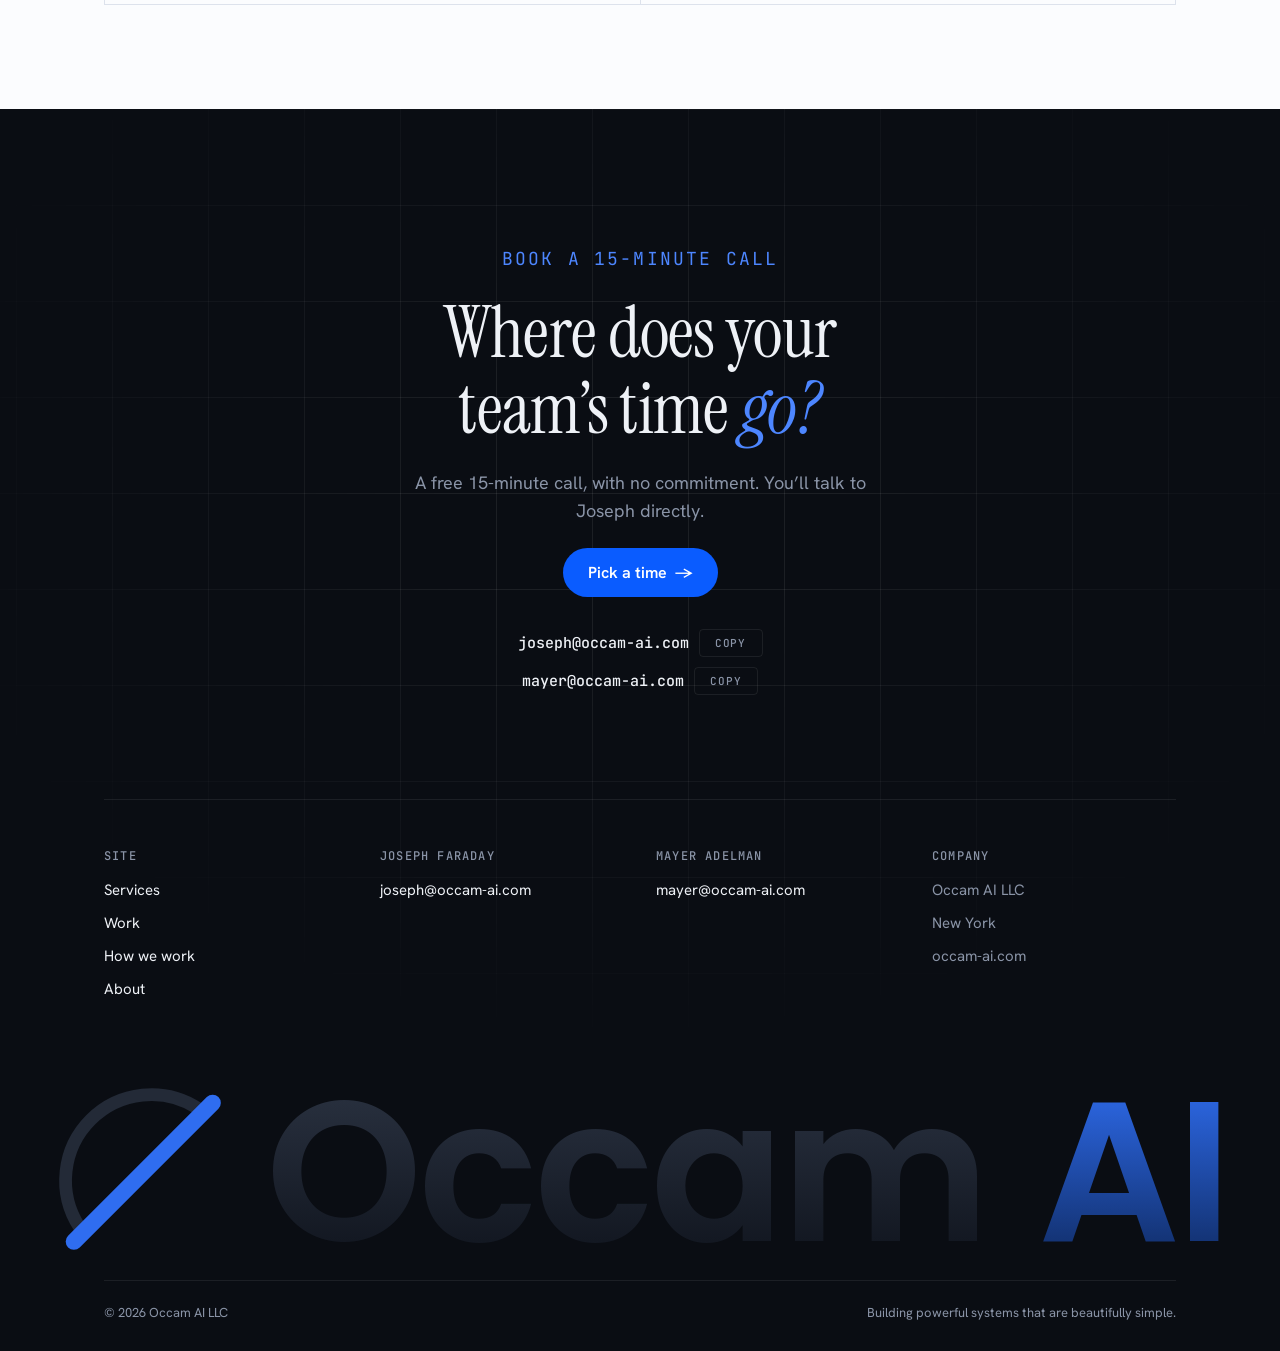
==== commit ca2121a4: "About: both founders learn the business; then who leads what Co-Authored-By: Claude Opus 5.5 <norepl" ====
--- a/index.html
+++ b/index.html
@@ -215,7 +215,7 @@
         </div>
         <div class="story">
           <p>AI can now do a lot of the work that fills a small business&rsquo;s day. But most owners are too busy running the business to work out where it fits, and hiring engineers to build it is out of reach.</p>
-          <p>We started Occam AI to close that gap. Joseph learns how your business runs and what it needs; Mayer, who has built AI systems for years, designs and builds the system. You work with both of us, from the plan to the launch.</p>
+          <p>We started Occam AI to close that gap. Both of us get to know your business first: how the work moves, where the time goes, and what a system could take over. Then Mayer leads the build, and Joseph makes sure it stays true to what you need. You work directly with the two of us, before launch and after.</p>
           <p>The name comes from Occam&rsquo;s razor: the simplest solution is usually the best one. Simple systems are cheaper to build, easier to trust, and less likely to break, so that is what we build.</p>
         </div>
       </div>
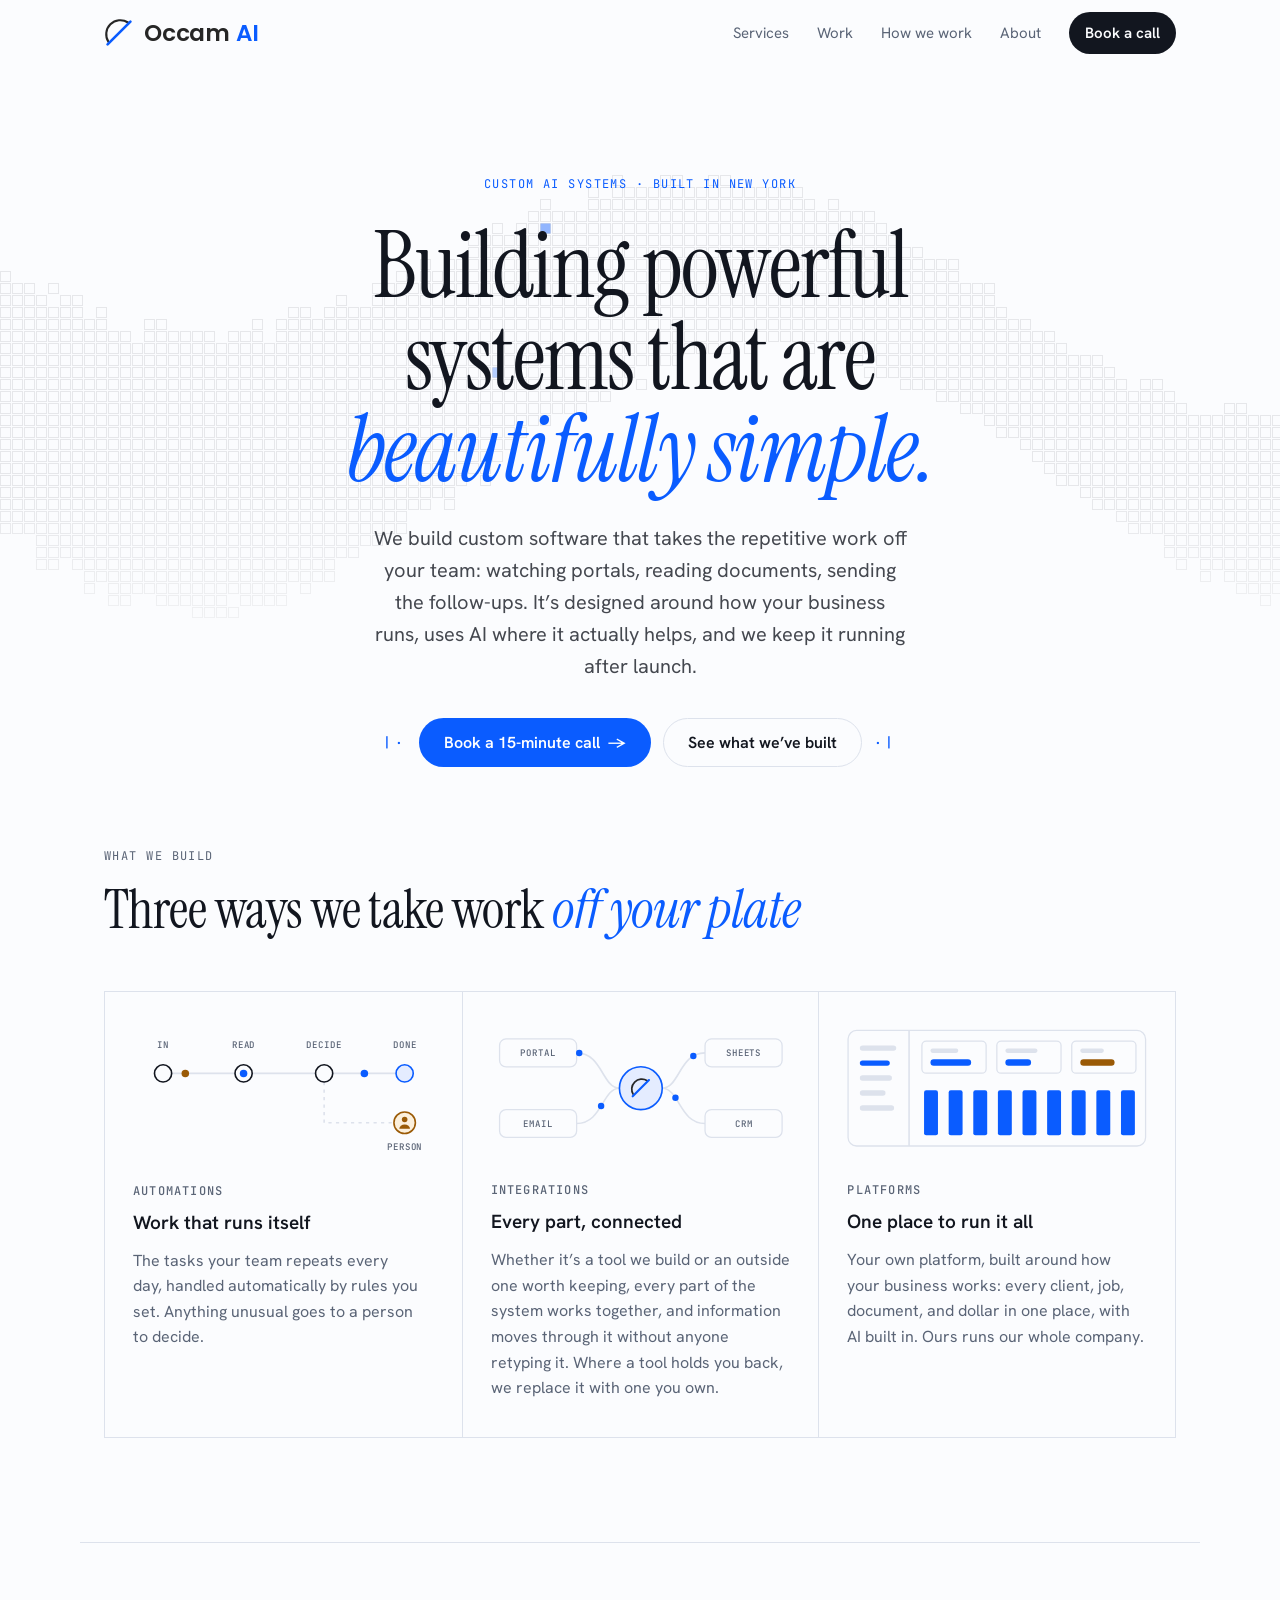
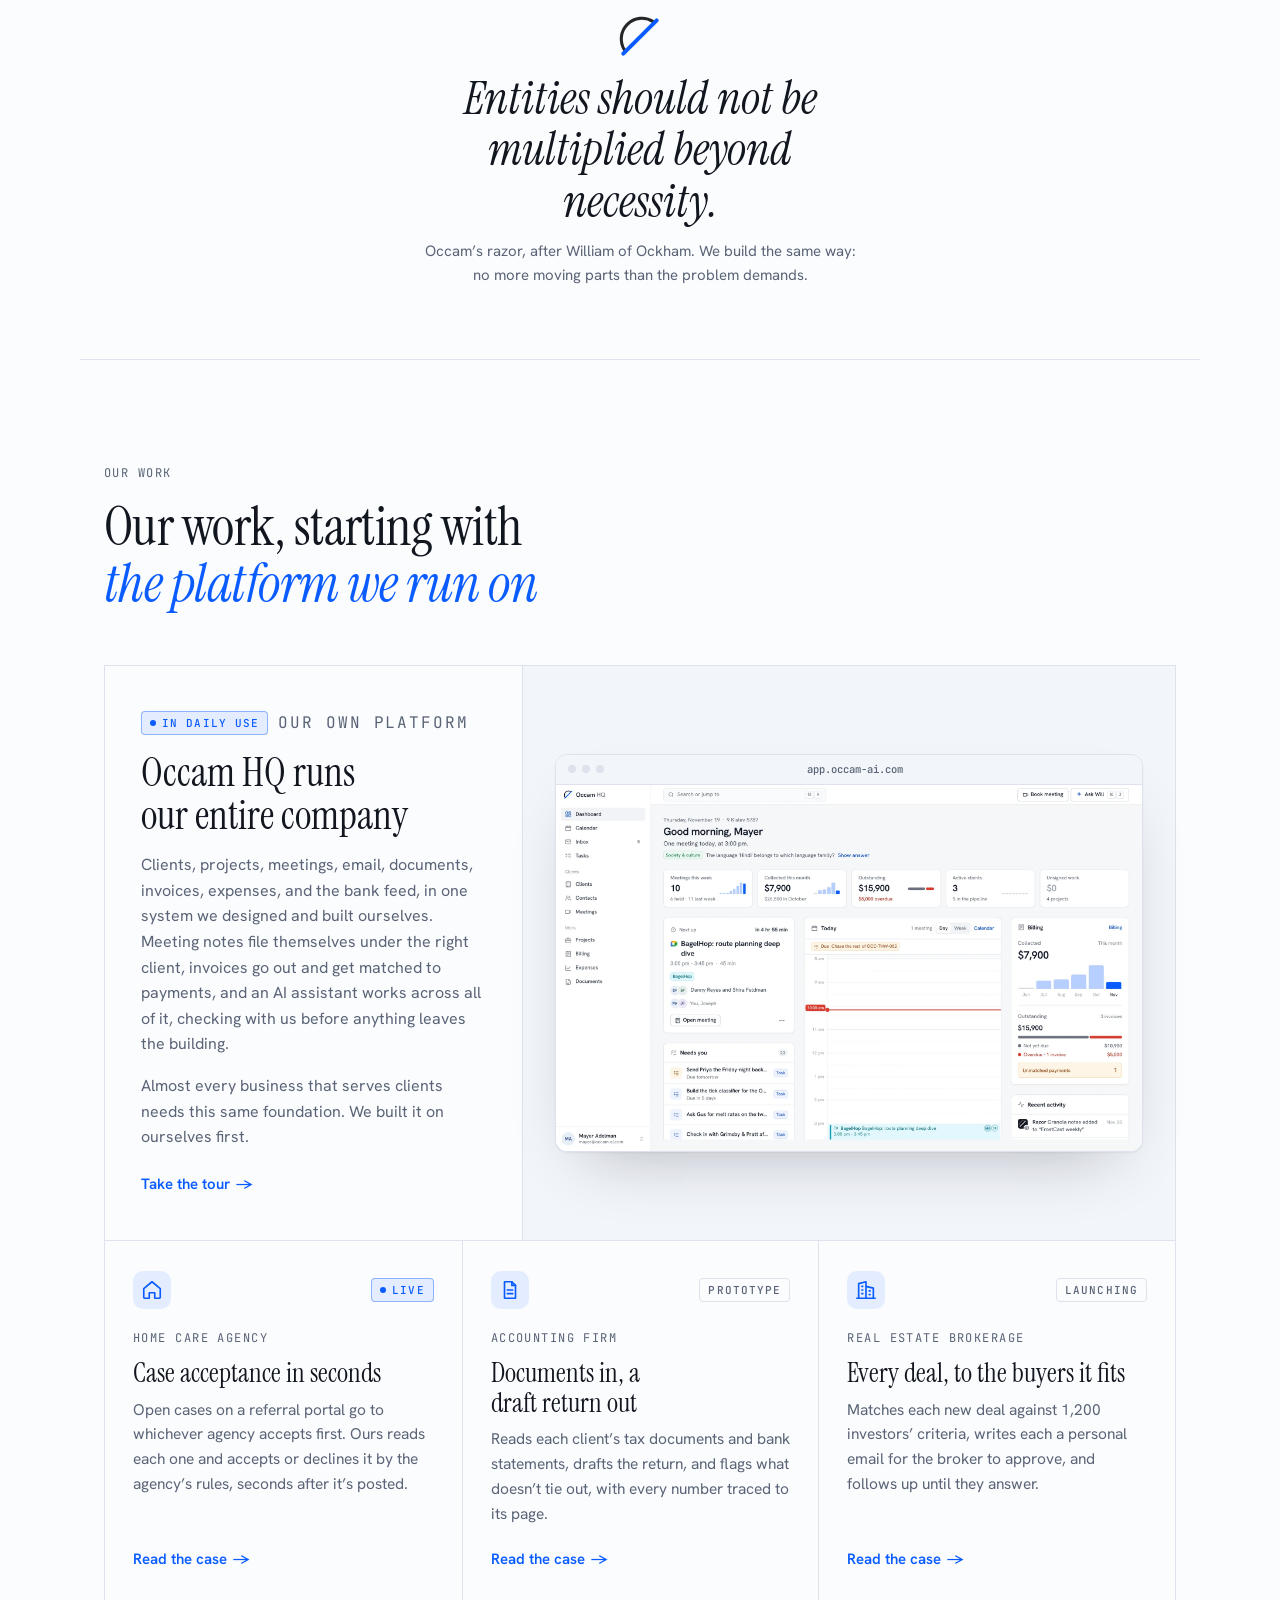
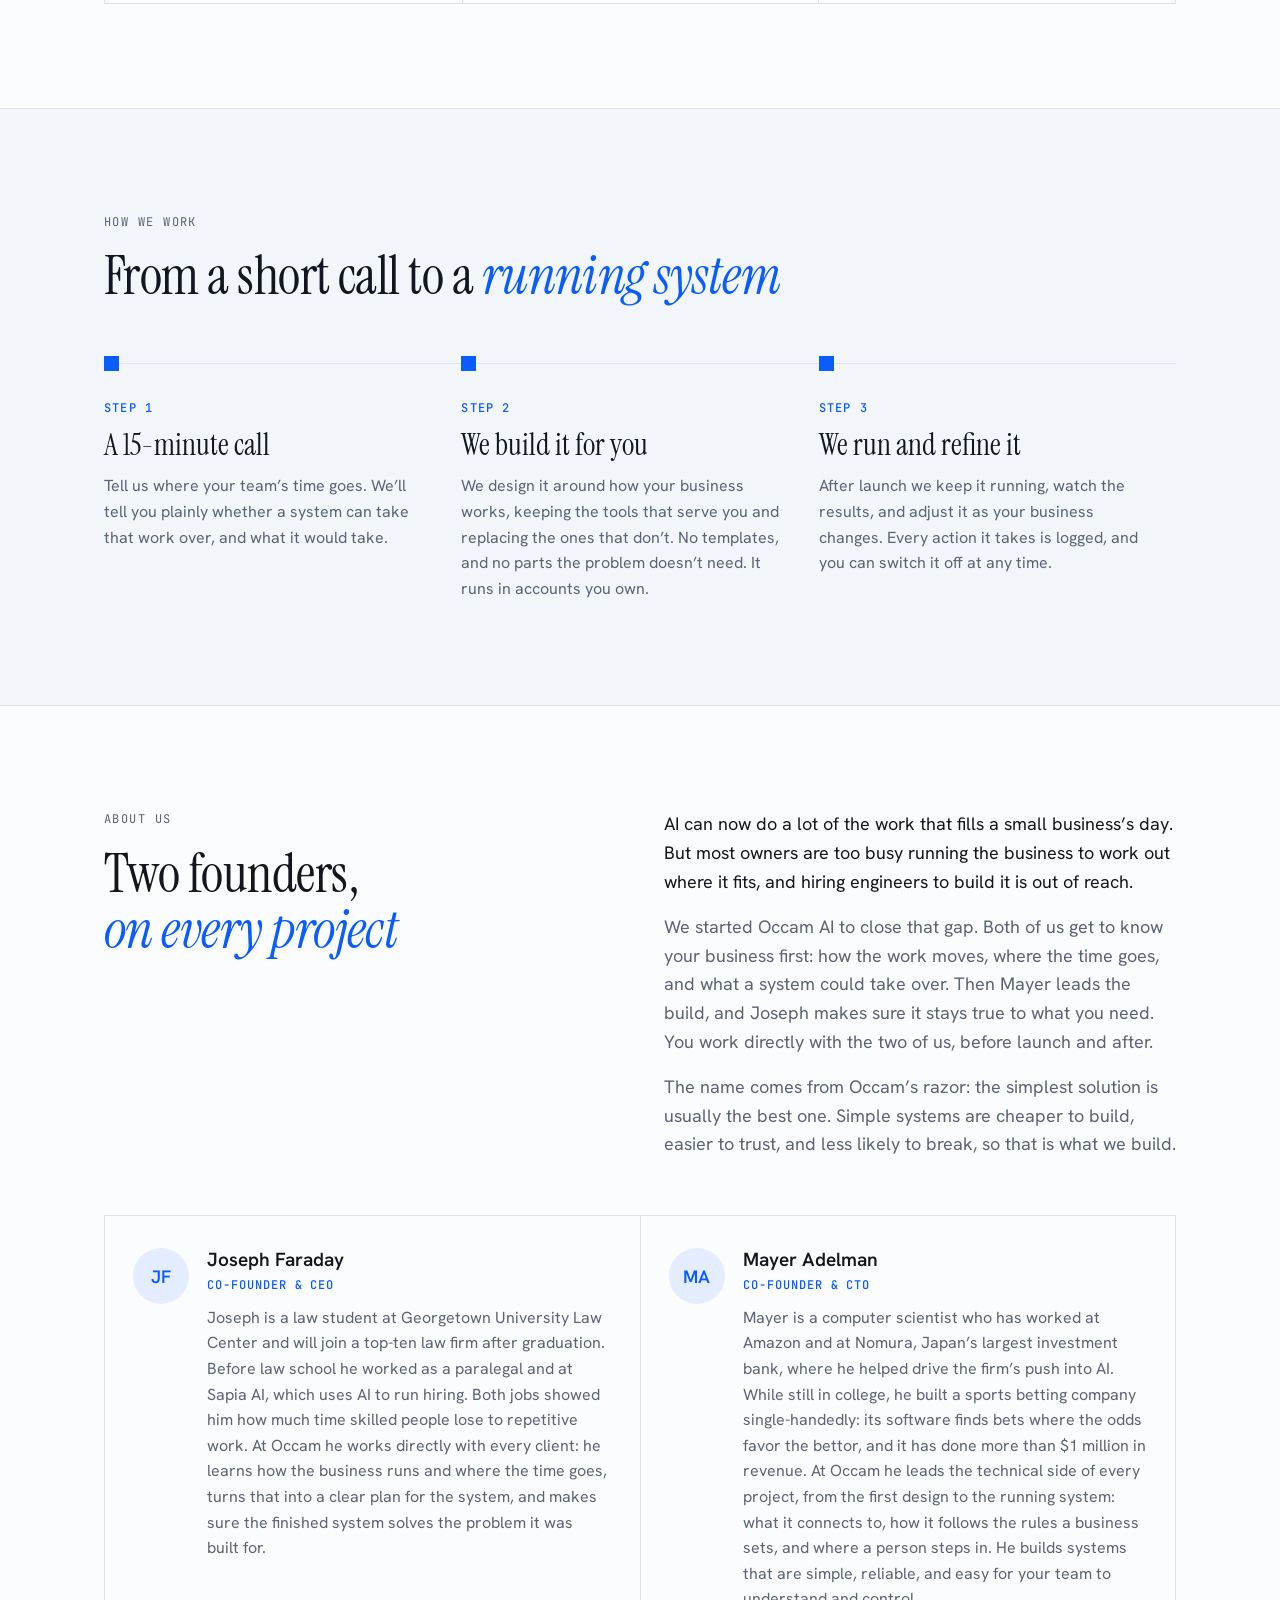
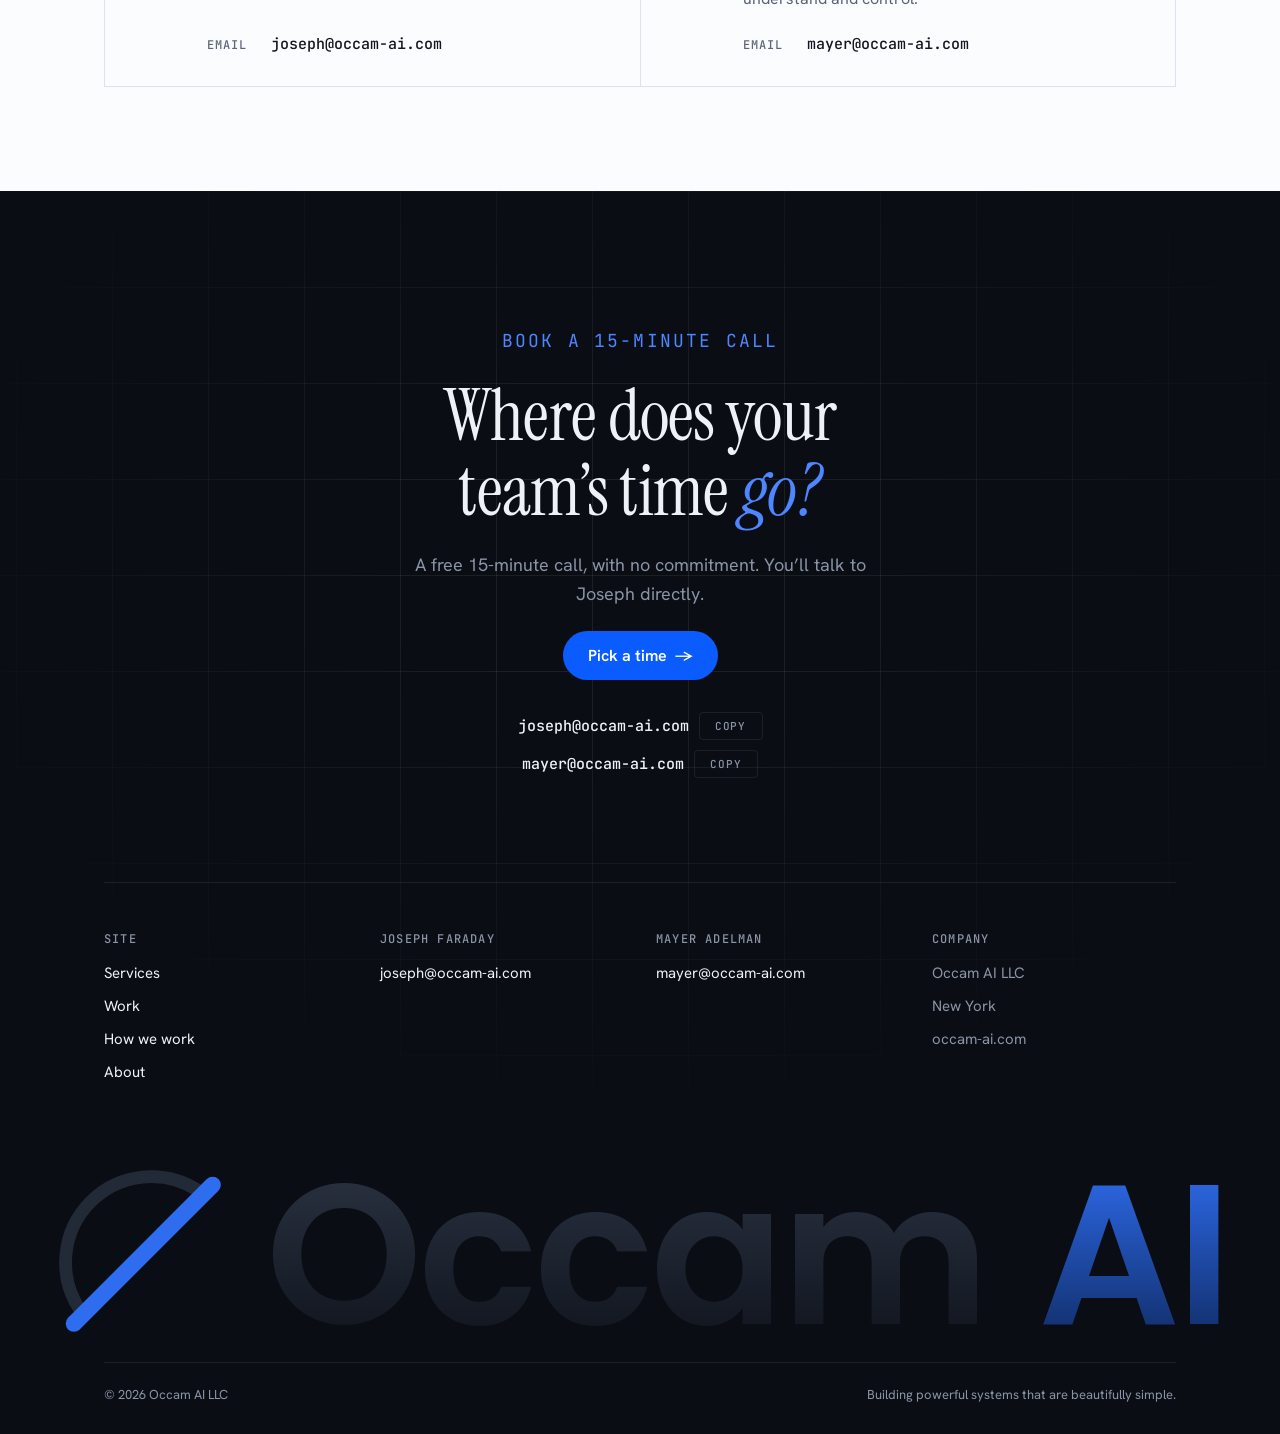
==== commit 6f0c3319: "Show the real Occam HQ, and rewrite the case studies from the projects themselves The HQ page is now" ====
--- a/index.html
+++ b/index.html
@@ -50,7 +50,7 @@
       <div class="hero-inner">
         <p class="eyebrow blue">Custom AI systems &middot; Built in New York</p>
         <h1>Building powerful systems that are <em>beautifully simple.</em></h1>
-        <p class="lede">Your team loses hours a week to work a system could do: watching portals, keying in documents, chasing follow-ups. We build AI systems that take that work over, set up around how your business already runs.</p>
+        <p class="lede">We build custom software that takes the repetitive work off your team: watching portals, reading documents, sending the follow-ups. It&rsquo;s designed around how your business runs, uses AI where it actually helps, and we keep it running after launch.</p>
         <div class="actions">
           <span class="ticks" aria-hidden="true">|&middot;</span>
           <a class="btn btn-primary" href="https://calendar.google.com/calendar/appointments/schedules/AcZssZ1BsZFPQtZ1KyxTqXxMqfq23Ot45t5nYzURJD05WegzdyhnSSpEqZoWFcHmvjwesI8s2moPnXZu" target="_blank" rel="noopener">Book a 15-minute call <span class="arrow" aria-hidden="true">&rarr;</span></a>
@@ -112,7 +112,7 @@
           </svg>
           <p class="label">Platforms</p>
           <h3>One place to run it all</h3>
-          <p>A custom platform built around how your business works, where your team sees every client, task, and decision in one place.</p>
+          <p>Your own platform, built around how your business works: every client, job, document, and dollar in one place, with AI built in. Ours runs our whole company.</p>
         </div>
       </div>
     </div>
@@ -132,60 +132,50 @@
     <div class="wrap">
       <div class="section-head reveal">
         <p class="eyebrow">Our work</p>
-        <h2>What we&rsquo;ve built, starting with <em>our own company</em></h2>
+        <h2>Our work, starting with <em>the platform we run on</em></h2>
       </div>
 
       <article class="feature reveal">
         <div class="feature-info">
           <div class="case-meta"><span class="tag live">In daily use</span><p class="eyebrow">Our own platform</p></div>
-          <h3>Occam HQ, the system we run Occam&nbsp;AI&nbsp;on</h3>
-          <p>Every client, meeting, document, email, invoice, and payment, in one place. Meeting notes file themselves under the right client, contracts go out for signature from where they were written, and payments are matched to invoices from the bank feed.</p>
-          <p>An AI assistant can do the work in it, from drafting an invoice to scheduling a call, and it asks before anything is sent or money changes hands. We built HQ for ourselves first, and most of it fits any business that runs on clients.</p>
-          <a class="more" href="/work/occam-hq/">See how it works <span class="arrow" aria-hidden="true">&rarr;</span></a>
+          <h3>Occam HQ runs our entire company</h3>
+          <p>Clients, projects, meetings, email, documents, invoices, expenses, and the bank feed, in one system we designed and built ourselves. Meeting notes file themselves under the right client, invoices go out and get matched to payments, and an AI assistant works across all of it, checking with us before anything leaves the building.</p>
+          <p>Almost every business that serves clients needs this same foundation. We built it on ourselves first.</p>
+          <a class="more" href="/work/occam-hq/">Take the tour <span class="arrow" aria-hidden="true">&rarr;</span></a>
         </div>
         <div class="feature-shot">
-          <div class="screen" aria-hidden="true">
-            <div class="chrome"><i></i><i></i><i></i><span class="t">Occam HQ &middot; Today</span><span class="r">Example data</span></div>
-            <div class="hq">
-              <ul class="hq-nav">
-                <li class="on">Today</li><li>Clients</li><li>Projects</li><li>Meetings</li><li>Documents</li><li>Inbox</li><li>Billing</li><li>Expenses</li><li>Tasks</li>
-              </ul>
-              <div class="pane play">
-                <div class="ph st"><b>Friday, March 13</b><span class="mono">3 meetings &middot; 2 due</span></div>
-                <div class="chips st" style="--i:1"><span class="chip a">Due &middot; Invoice 014 &middot; Harbor Home Care</span><span class="chip">Starts &middot; Intake portal &middot; Klein &amp; Park</span></div>
-                <div class="rows" style="--cols:46px minmax(0,1fr) auto">
-                  <div class="row st" style="--i:2"><span class="mono">10:00</span><span class="v">Kickoff <small>&middot; Northline Realty</small></span><span class="chip b">Zoom</span></div>
-                  <div class="row st" style="--i:3"><span class="mono">14:30</span><span class="v">Draft review <small>&middot; Klein &amp; Park CPAs</small></span><span class="chip b">Zoom</span></div>
-                  <div class="row st" style="--i:4"><span class="mono">16:00</span><span class="v">Proposal call <small>&middot; Brightline Dental</small></span><span class="chip">Office</span></div>
-                </div>
-                <div class="sum st" style="--i:5"><div><span class="mono">Open invoices</span><b>$18,400</b></div><div><span class="mono">Paid in March</span><b>$26,750</b></div><div><span class="mono">To sign</span><b>2</b></div></div>
-                <div class="ask st" style="--i:7"><span class="ask-mark">AI</span><span class="v">Invoice 015 for Harbor Home Care is drafted: $4,500. Send it from billing@?</span><span class="btnx p">Approve</span></div>
-              </div>
+          <a class="shot" href="/work/occam-hq/" aria-label="Take the tour of Occam HQ">
+            <div class="shot-frame">
+              <div class="shot-bar"><i></i><i></i><i></i><span>app.occam-ai.com</span></div>
+              <picture>
+                <source srcset="/img/hq/dashboard-dark.webp" media="(prefers-color-scheme: dark)">
+                <img src="/img/hq/dashboard-light.webp" width="1440" height="900" alt="The Occam HQ dashboard, on demo data" loading="lazy" decoding="async">
+              </picture>
             </div>
-          </div>
+          </a>
         </div>
       </article>
 
       <div class="projects">
         <a class="proj reveal" href="/work/home-care/">
-          <div class="proj-top"><svg viewBox="0 0 24 24" aria-hidden="true"><path d="M3 10.5 12 3l9 7.5V20a1 1 0 0 1-1 1h-5v-6H9v6H4a1 1 0 0 1-1-1z"/></svg><span class="tag live">Built</span></div>
+          <div class="proj-top"><svg viewBox="0 0 24 24" aria-hidden="true"><path d="M3 10.5 12 3l9 7.5V20a1 1 0 0 1-1 1h-5v-6H9v6H4a1 1 0 0 1-1-1z"/></svg><span class="tag live">Live</span></div>
           <p class="eyebrow">Home care agency</p>
-          <h3>Case acceptance, around the clock</h3>
-          <p>Reads every new case posted to the care portals and accepts or declines it by the agency&rsquo;s own rules, within seconds.</p>
+          <h3>Case acceptance in seconds</h3>
+          <p>Open cases on a referral portal go to whichever agency accepts first. Ours reads each one and accepts or declines it by the agency&rsquo;s rules, seconds after it&rsquo;s posted.</p>
           <span class="more">Read the case <span class="arrow" aria-hidden="true">&rarr;</span></span>
         </a>
         <a class="proj reveal" href="/work/accounting/">
-          <div class="proj-top"><svg viewBox="0 0 24 24" aria-hidden="true"><path d="M6 3h8l4 4v14H6z"/><path d="M14 3v4h4M9 12h6M9 16h6"/></svg><span class="tag">In progress</span></div>
+          <div class="proj-top"><svg viewBox="0 0 24 24" aria-hidden="true"><path d="M6 3h8l4 4v14H6z"/><path d="M14 3v4h4M9 12h6M9 16h6"/></svg><span class="tag">Prototype</span></div>
           <p class="eyebrow">Accounting firm</p>
-          <h3>From client documents to a return ready for review</h3>
-          <p>Collects and reads each client&rsquo;s documents, drafts the return, and flags anything that doesn&rsquo;t match. A partner signs off.</p>
+          <h3>Documents in, a draft return out</h3>
+          <p>Reads each client&rsquo;s tax documents and bank statements, drafts the return, and flags what doesn&rsquo;t tie out, with every number traced to its page.</p>
           <span class="more">Read the case <span class="arrow" aria-hidden="true">&rarr;</span></span>
         </a>
         <a class="proj reveal" href="/work/real-estate/">
-          <div class="proj-top"><svg viewBox="0 0 24 24" aria-hidden="true"><path d="M4 21V5l8-2v18M12 8l8 2v11M2 21h20M7.5 8h1M7.5 12h1M7.5 16h1M15.5 13h1M15.5 17h1"/></svg><span class="tag">In progress</span></div>
+          <div class="proj-top"><svg viewBox="0 0 24 24" aria-hidden="true"><path d="M4 21V5l8-2v18M12 8l8 2v11M2 21h20M7.5 8h1M7.5 12h1M7.5 16h1M15.5 13h1M15.5 17h1"/></svg><span class="tag">Launching</span></div>
           <p class="eyebrow">Real estate brokerage</p>
-          <h3>Every new deal, to the buyers it fits</h3>
-          <p>Reads each new deal, ranks the investors it fits, and tracks every reply, with a broker approving each email.</p>
+          <h3>Every deal, to the buyers it fits</h3>
+          <p>Matches each new deal against 1,200 investors&rsquo; criteria, writes each a personal email for the broker to approve, and follows up until they answer.</p>
           <span class="more">Read the case <span class="arrow" aria-hidden="true">&rarr;</span></span>
         </a>
       </div>
--- a/site.css
+++ b/site.css
@@ -380,21 +380,15 @@
 .more { display: inline-flex; align-items: center; gap: 6px; font-weight: 600; font-size: 15px; color: var(--accent); text-decoration: none; }
 .more .arrow { transition: transform .15s; }
 a:hover > .more .arrow, .more:hover .arrow { transform: translateX(3px); }
-.feature { display: grid; grid-template-columns: minmax(0, .9fr) minmax(0, 1.1fr); border: 1px solid var(--line); }
+.feature { display: grid; grid-template-columns: minmax(0, .78fr) minmax(0, 1.22fr); border: 1px solid var(--line); }
 .feature-info { padding: 44px 36px; display: grid; gap: 16px; align-content: center; }
 .feature-info h3 { font-family: var(--font-display); font-weight: 400; font-size: clamp(30px, 3.2vw, 40px); line-height: 1.06; }
 .feature-info p { color: var(--muted); font-size: 16px; }
 .feature-info .more { margin-top: 6px; }
-.feature-shot { padding: 40px 36px; background: var(--surface); border-left: 1px solid var(--line); display: grid; align-content: center; min-width: 0; }
-.hq { display: grid; grid-template-columns: 112px minmax(0, 1fr); }
-.hq-nav { list-style: none; margin: 0; padding: 14px 10px; border-right: 1px solid var(--line); display: grid; gap: 2px; align-content: start; }
-.hq-nav li { padding: 5px 10px; border-radius: 6px; font-size: 12.5px; color: var(--muted); }
-.hq-nav li.on { background: var(--accent-soft); color: var(--accent); font-weight: 600; }
-.hq .pane { position: relative; display: flex; inset: auto; }
+.feature-shot { padding: 36px 32px; background: var(--surface); border-left: 1px solid var(--line); display: grid; align-content: center; min-width: 0; }
 .ask { display: grid; grid-template-columns: auto minmax(0, 1fr) auto; gap: 10px; align-items: center; padding: 9px 10px 9px 9px; border-radius: 10px; border: 1px solid color-mix(in srgb, var(--accent) 35%, var(--line)); background: color-mix(in srgb, var(--accent-soft) 60%, var(--bg)); }
 .ask .v { font-weight: 500; font-size: 12.5px; line-height: 1.4; white-space: normal; }
 .ask-mark { width: 24px; height: 24px; border-radius: 7px; background: var(--accent); color: #fff; display: grid; place-items: center; font: 700 10px var(--font-mono); }
-@container (max-width: 440px) { .hq { grid-template-columns: minmax(0, 1fr); } .hq-nav { display: none; } }
 .projects { display: grid; grid-template-columns: repeat(3, 1fr); border: 1px solid var(--line); border-top: 0; }
 .proj { display: flex; flex-direction: column; gap: 10px; padding: 30px 28px 32px; text-decoration: none; color: var(--fg); min-width: 0; transition: background .2s; }
 .proj + .proj { border-left: 1px solid var(--line); }
@@ -429,6 +423,50 @@
 .next { padding-block: 0 104px; }
 .next .projects { border-top: 1px solid var(--line); }
 .next .proj h3 { font-size: 24px; }
+
+/* Screenshots of our own platform, in a browser frame; light or dark to match the visitor. */
+.shot { margin: 0; display: grid; gap: 12px; min-width: 0; text-decoration: none; color: inherit; }
+a.shot .shot-frame { transition: transform .25s ease, box-shadow .25s ease; }
+a.shot:hover .shot-frame { transform: translateY(-3px); }
+.shot-frame { border: 1px solid var(--line); border-radius: 12px; overflow: hidden; background: var(--bg); box-shadow: var(--shadow); }
+.shot-bar { display: flex; align-items: center; gap: 6px; height: 30px; padding: 0 12px; border-bottom: 1px solid var(--line); background: var(--surface); font: 500 10.5px var(--font-mono); color: var(--muted); }
+.shot-bar i { width: 8px; height: 8px; border-radius: 50%; background: var(--line); }
+.shot-bar span { margin: 0 auto; padding-right: 30px; }
+.shot img { display: block; width: 100%; height: auto; }
+.shot figcaption { font-size: 14px; color: var(--muted); }
+.shot-note { margin-top: 14px; font: 500 12px var(--font-mono); letter-spacing: .04em; color: var(--muted); }
+.shot-hero { margin-bottom: 8px; }
+.tour { padding-top: 88px; }
+.tour-row { display: grid; grid-template-columns: minmax(0, .8fr) minmax(0, 1.45fr); gap: 56px; align-items: center; padding-block: 56px; border-top: 1px solid var(--line); }
+.tour-row:first-child { border-top: 0; padding-top: 0; }
+.tour-row.flip { grid-template-columns: minmax(0, 1.45fr) minmax(0, .8fr); }
+.tour-row.flip .tour-text { order: 2; }
+.tour-text { display: grid; gap: 14px; align-content: center; }
+.tour-text h2 { font-size: clamp(30px, 3.4vw, 42px); }
+.tour-text p:not(.eyebrow) { color: var(--muted); font-size: 16.5px; }
+.points { list-style: none; margin: 4px 0 0; padding: 0; display: grid; gap: 8px; font-size: 15px; }
+.points li { position: relative; padding-left: 20px; }
+.points li::before { content: ""; position: absolute; left: 0; top: .62em; width: 8px; height: 8px; background: var(--accent); }
+.tour-ai { grid-template-columns: minmax(0, .75fr) minmax(0, 1.5fr); }
+.shot-pair { display: grid; grid-template-columns: 1fr 1fr; gap: 24px; align-items: start; min-width: 0; }
+@media (max-width: 560px) { .shot-pair { grid-template-columns: 1fr; } }
+.trust { display: grid; grid-template-columns: repeat(4, 1fr); border: 1px solid var(--line); background: var(--bg); }
+.trust > div { padding: 28px 24px 30px; display: grid; gap: 10px; align-content: start; }
+.trust > div + div { border-left: 1px solid var(--line); }
+.trust h3 { font-size: 17px; }
+.trust p { color: var(--muted); font-size: 15px; }
+.carry { display: grid; grid-template-columns: 1fr 1fr; gap: 48px; align-items: start; }
+.carry > div:first-child { display: grid; gap: 16px; }
+.feature-shot .shot-frame { box-shadow: var(--shadow); }
+@media (max-width: 960px) {
+  .tour-row, .tour-row.flip, .tour-ai { grid-template-columns: 1fr; gap: 28px; padding-block: 44px; }
+  .tour-row.flip .tour-text { order: 0; }
+  .trust { grid-template-columns: 1fr 1fr; }
+  .trust > div:nth-child(3) { border-left: 0; }
+  .trust > div:nth-child(n+3) { border-top: 1px solid var(--line); }
+  .carry { grid-template-columns: 1fr; gap: 20px; }
+}
+@media (max-width: 560px) { .trust { grid-template-columns: 1fr; } .trust > div + div { border-left: 0; border-top: 1px solid var(--line); } }
 
 /* Service drawings */
 .viz { display: block; width: 100%; height: auto; margin: 0 0 18px; overflow: visible; }
